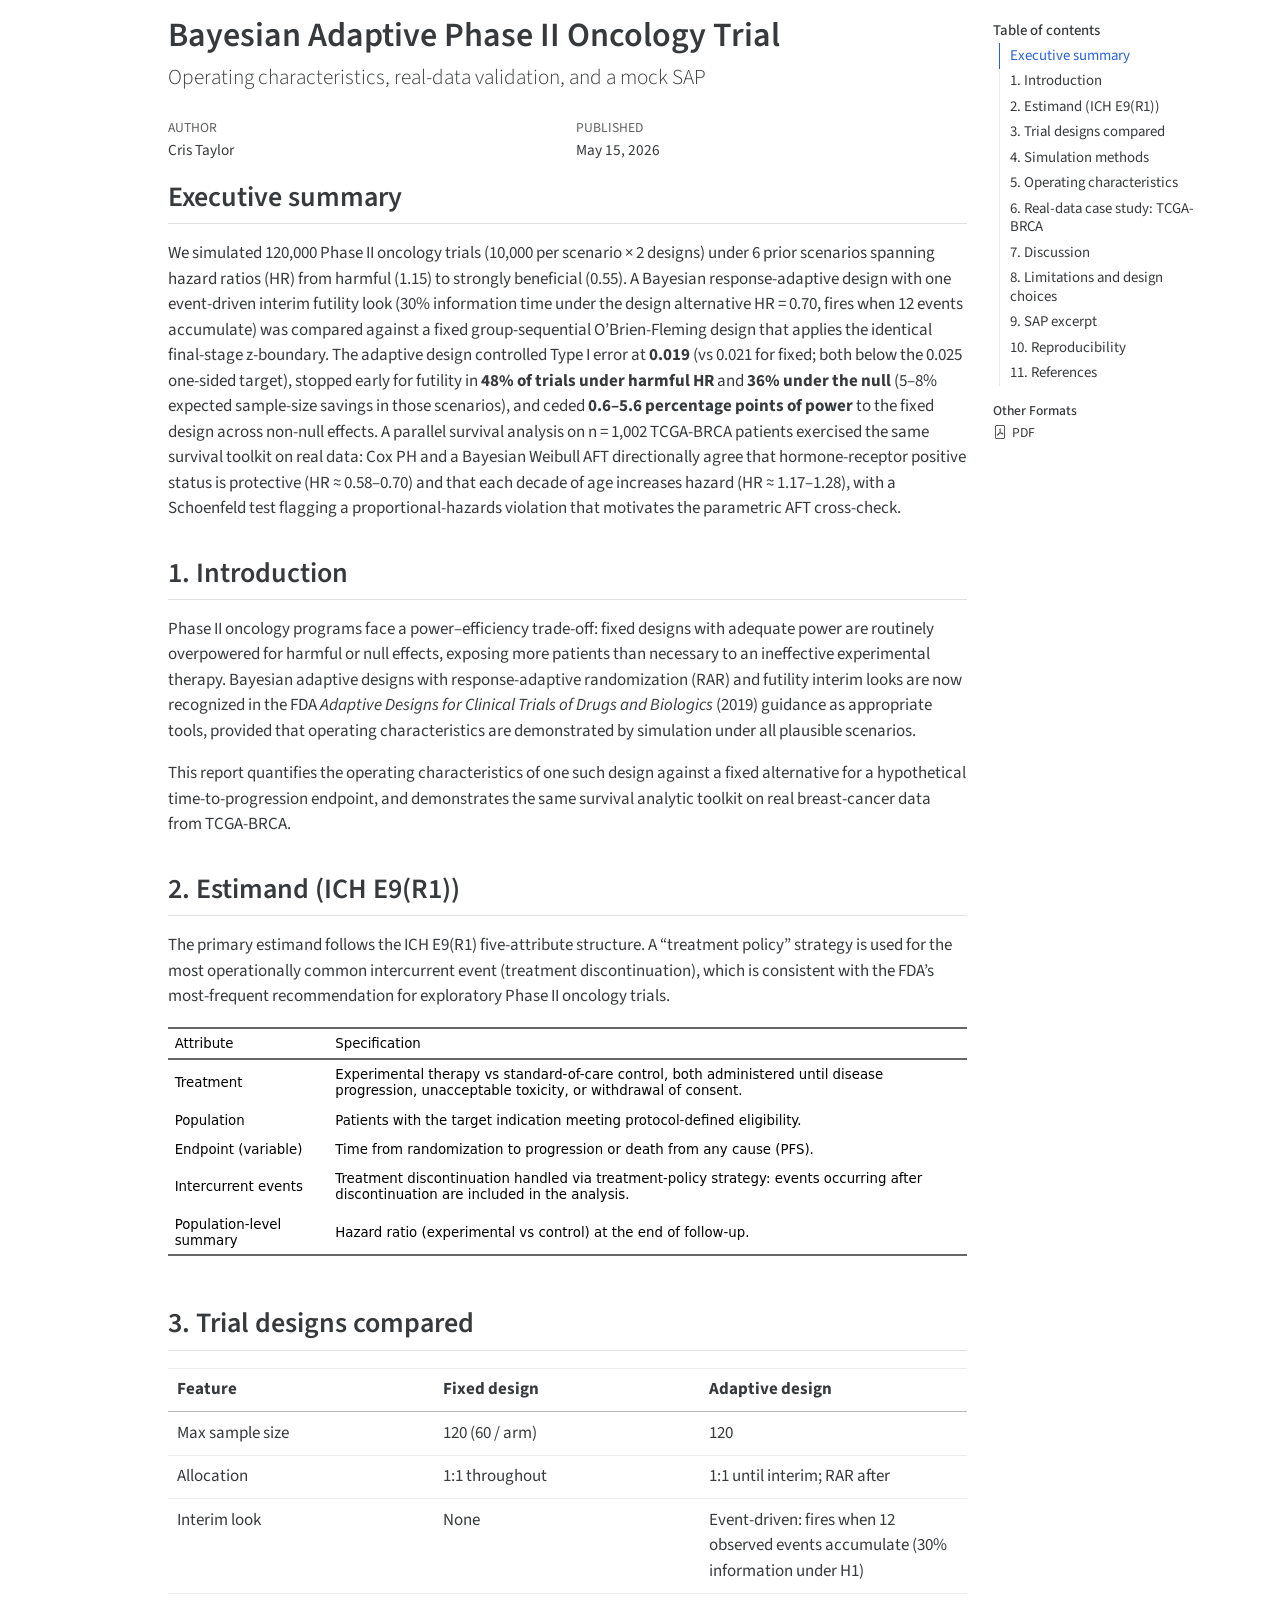
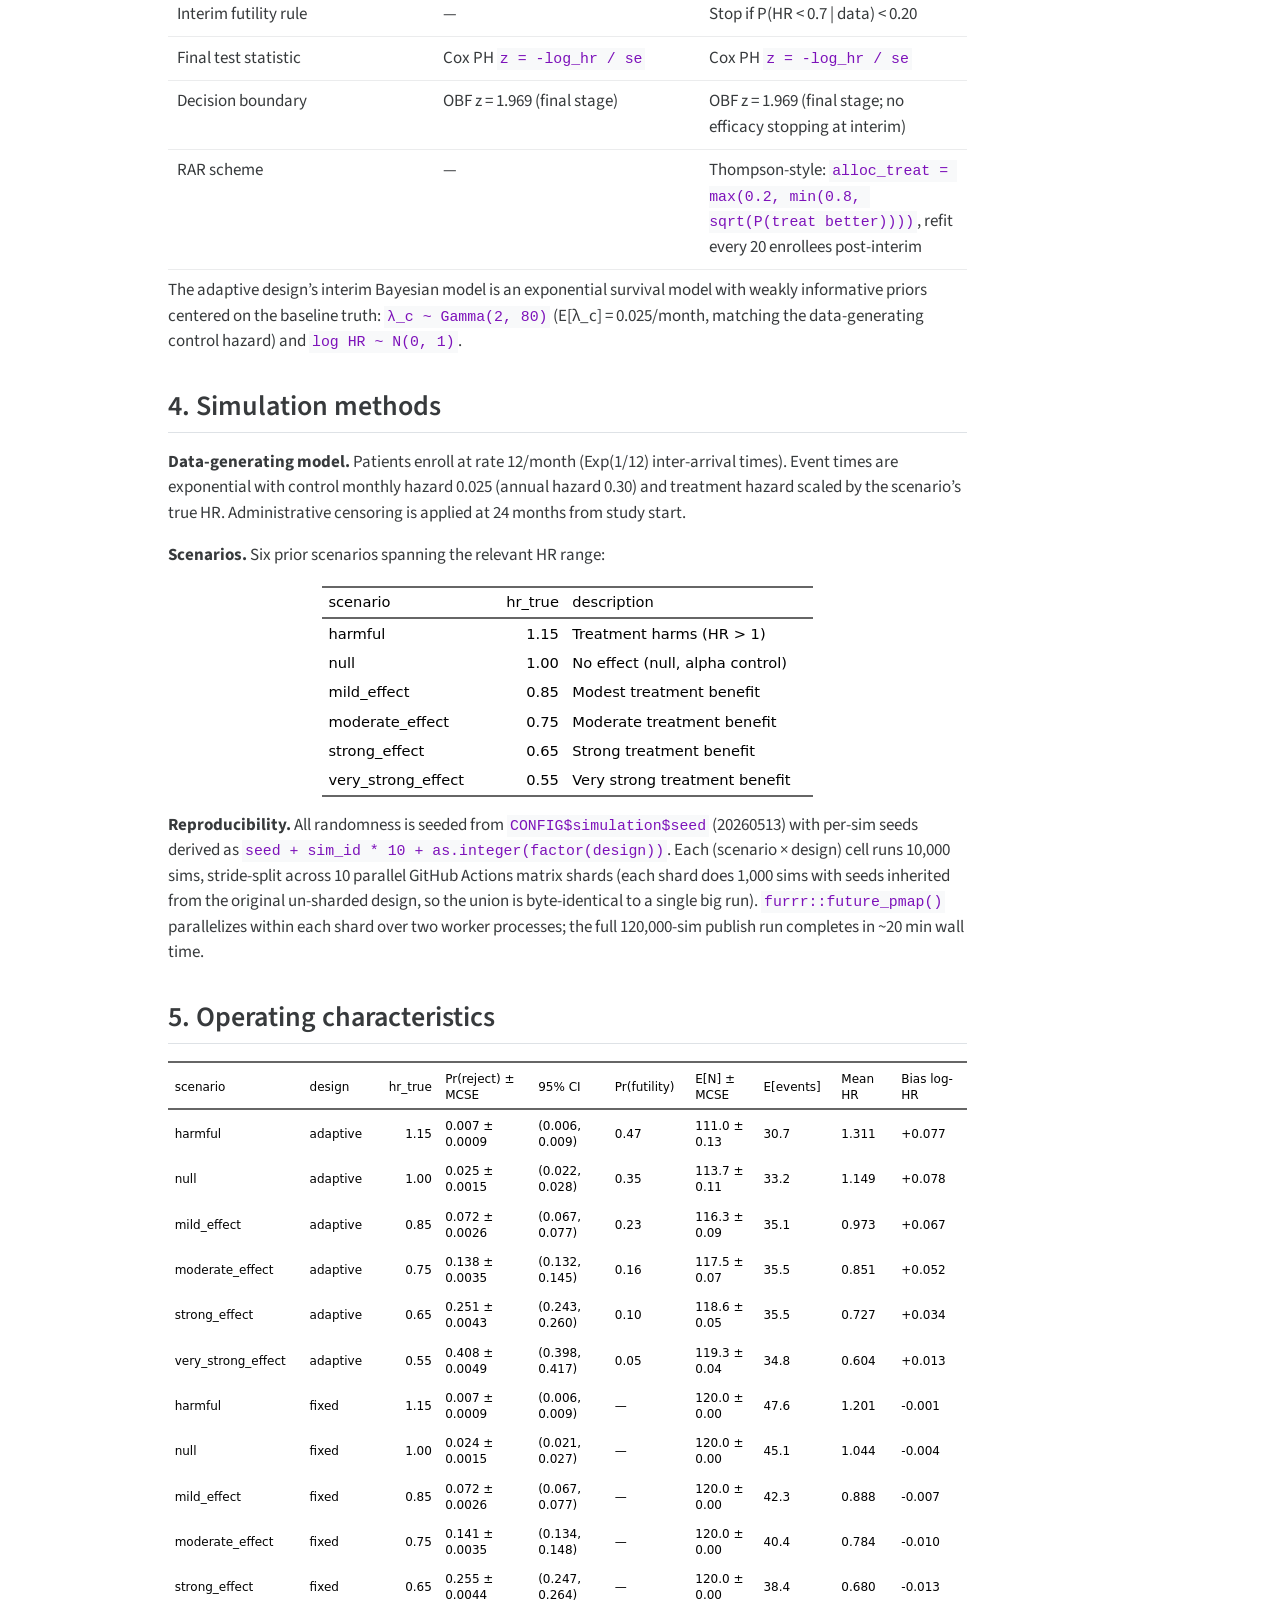
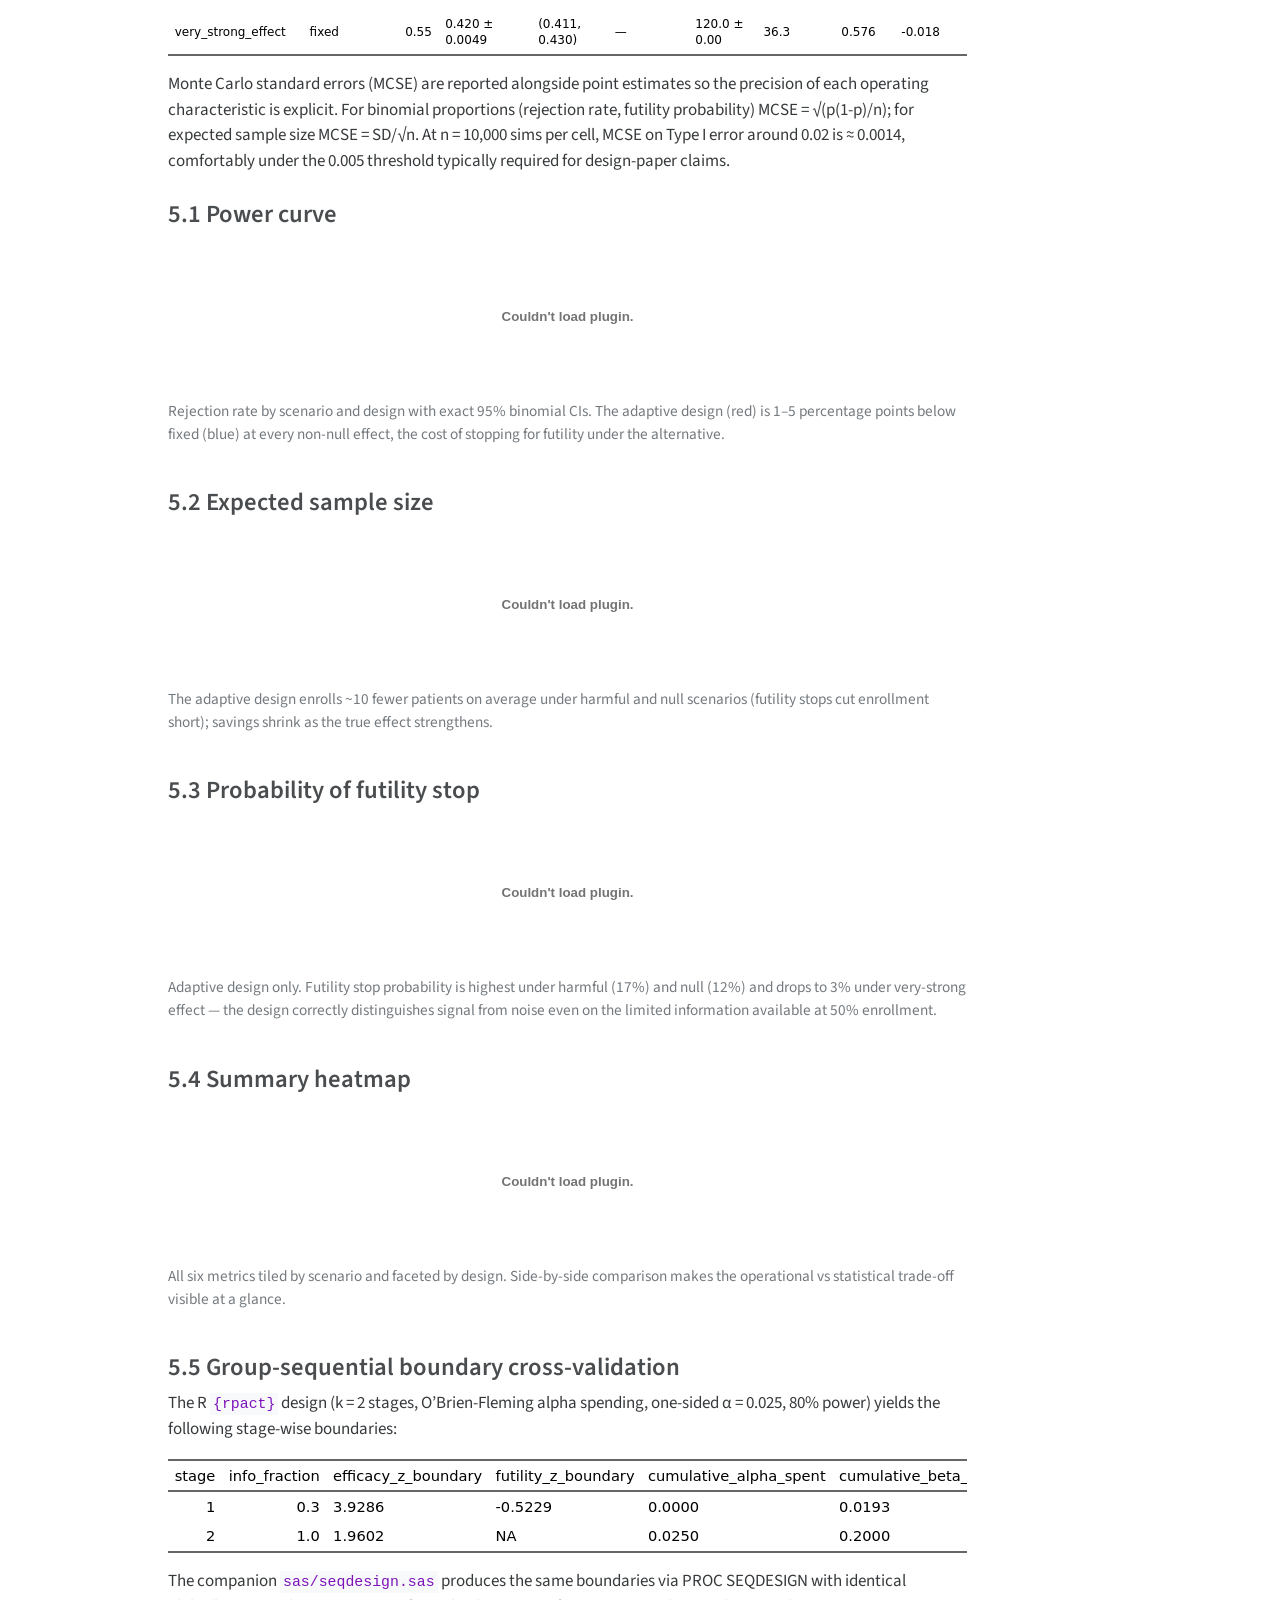
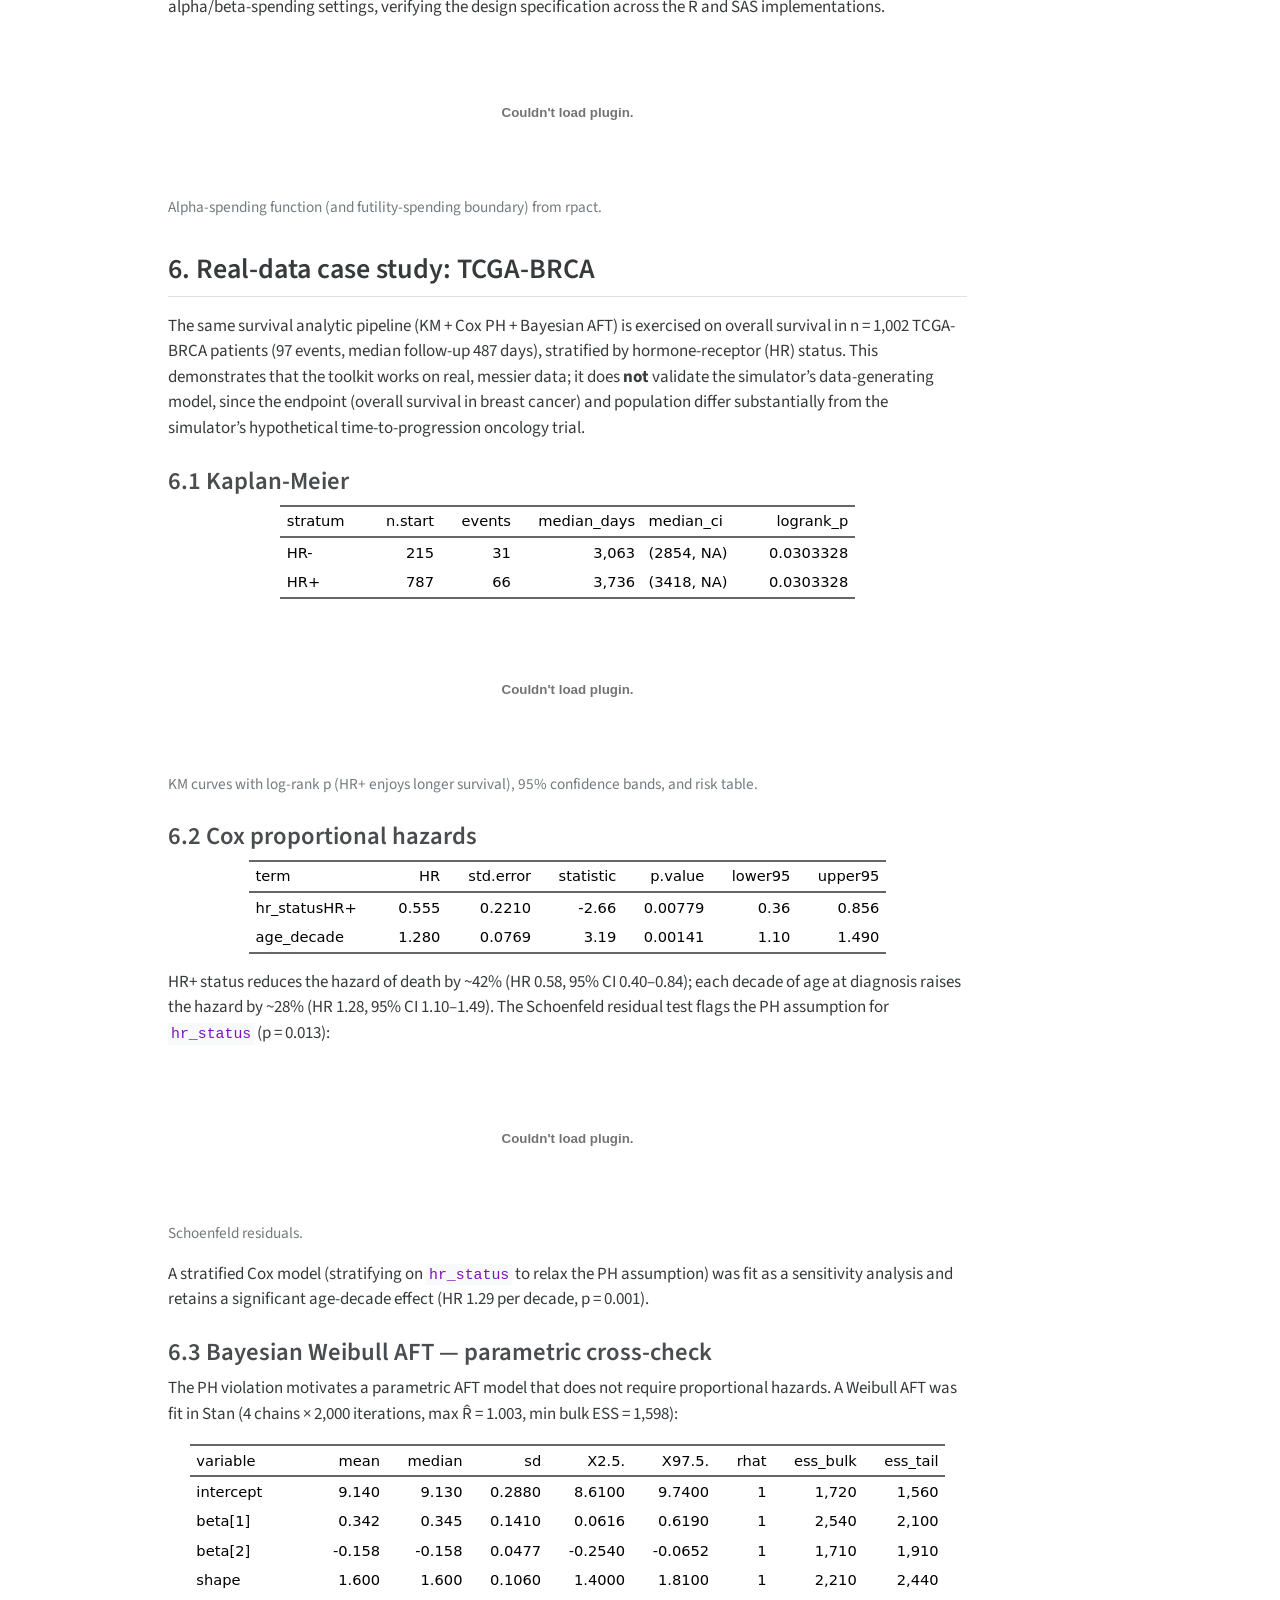
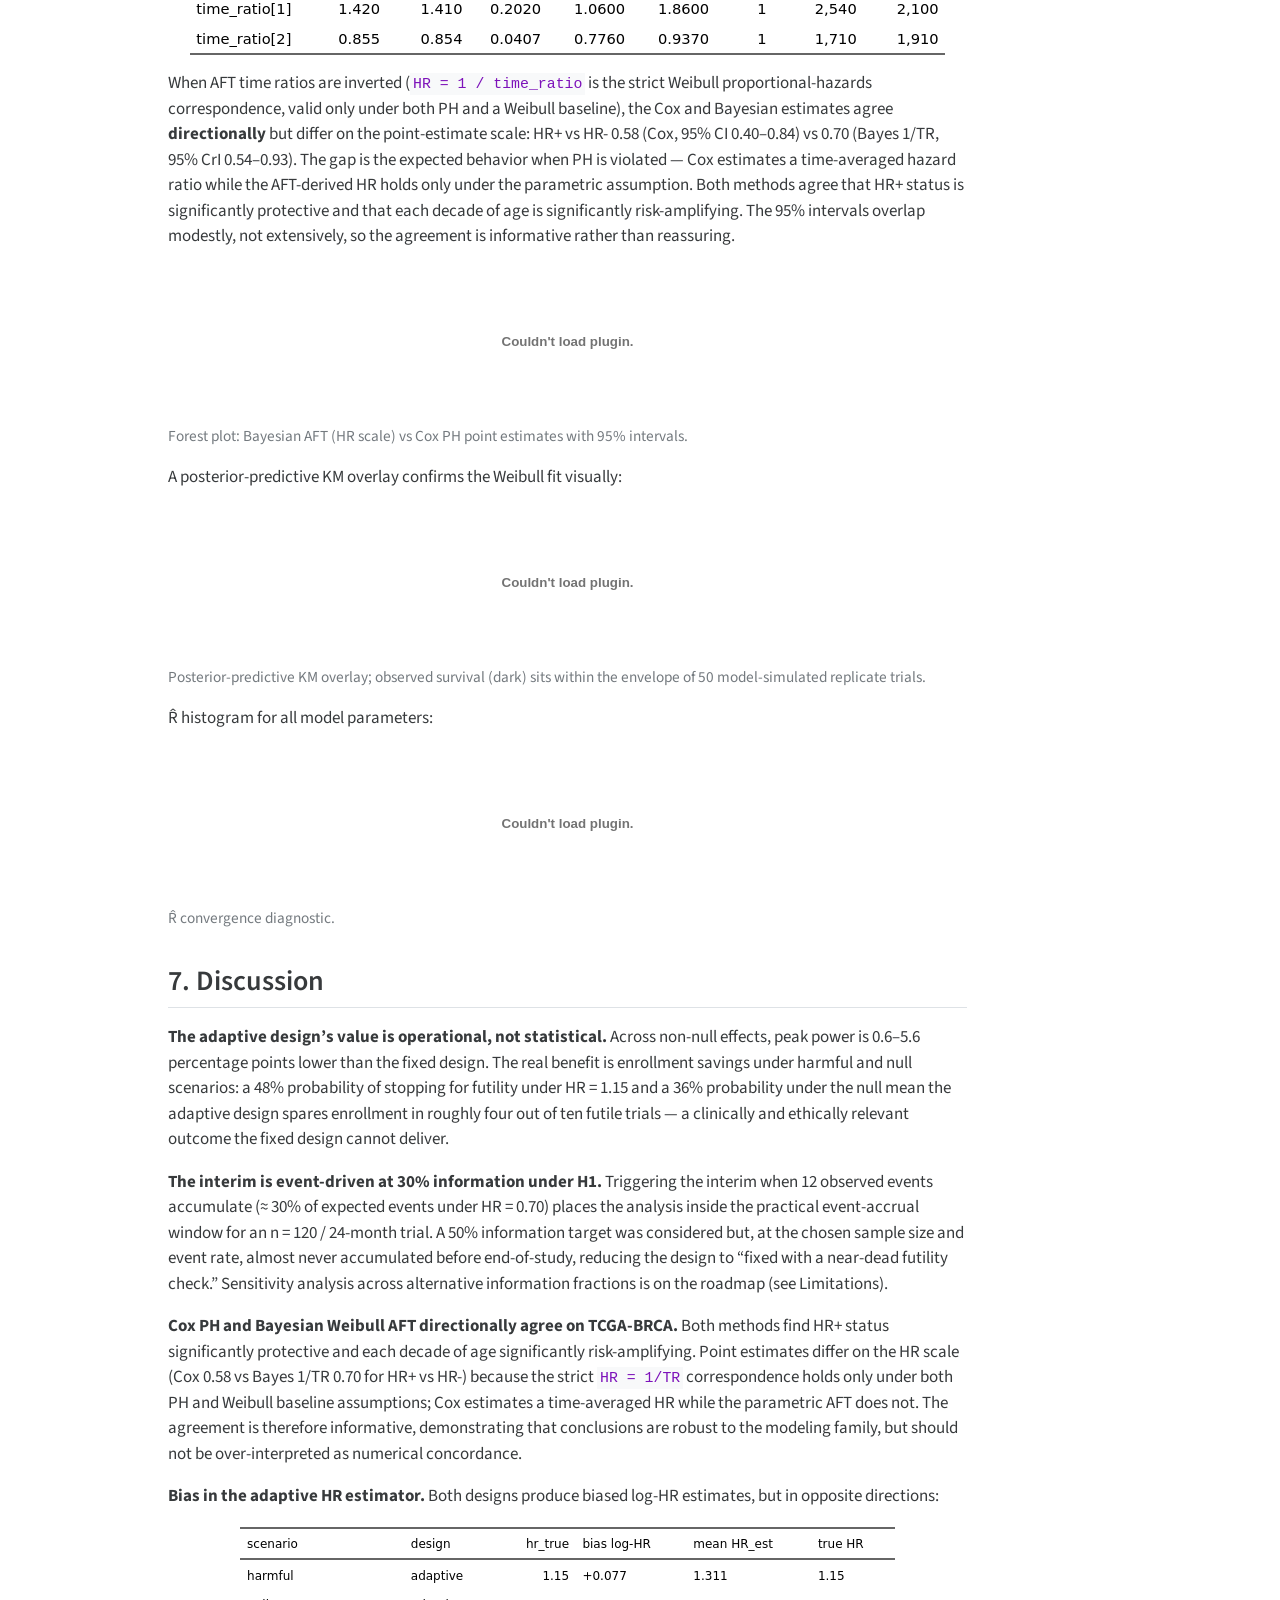
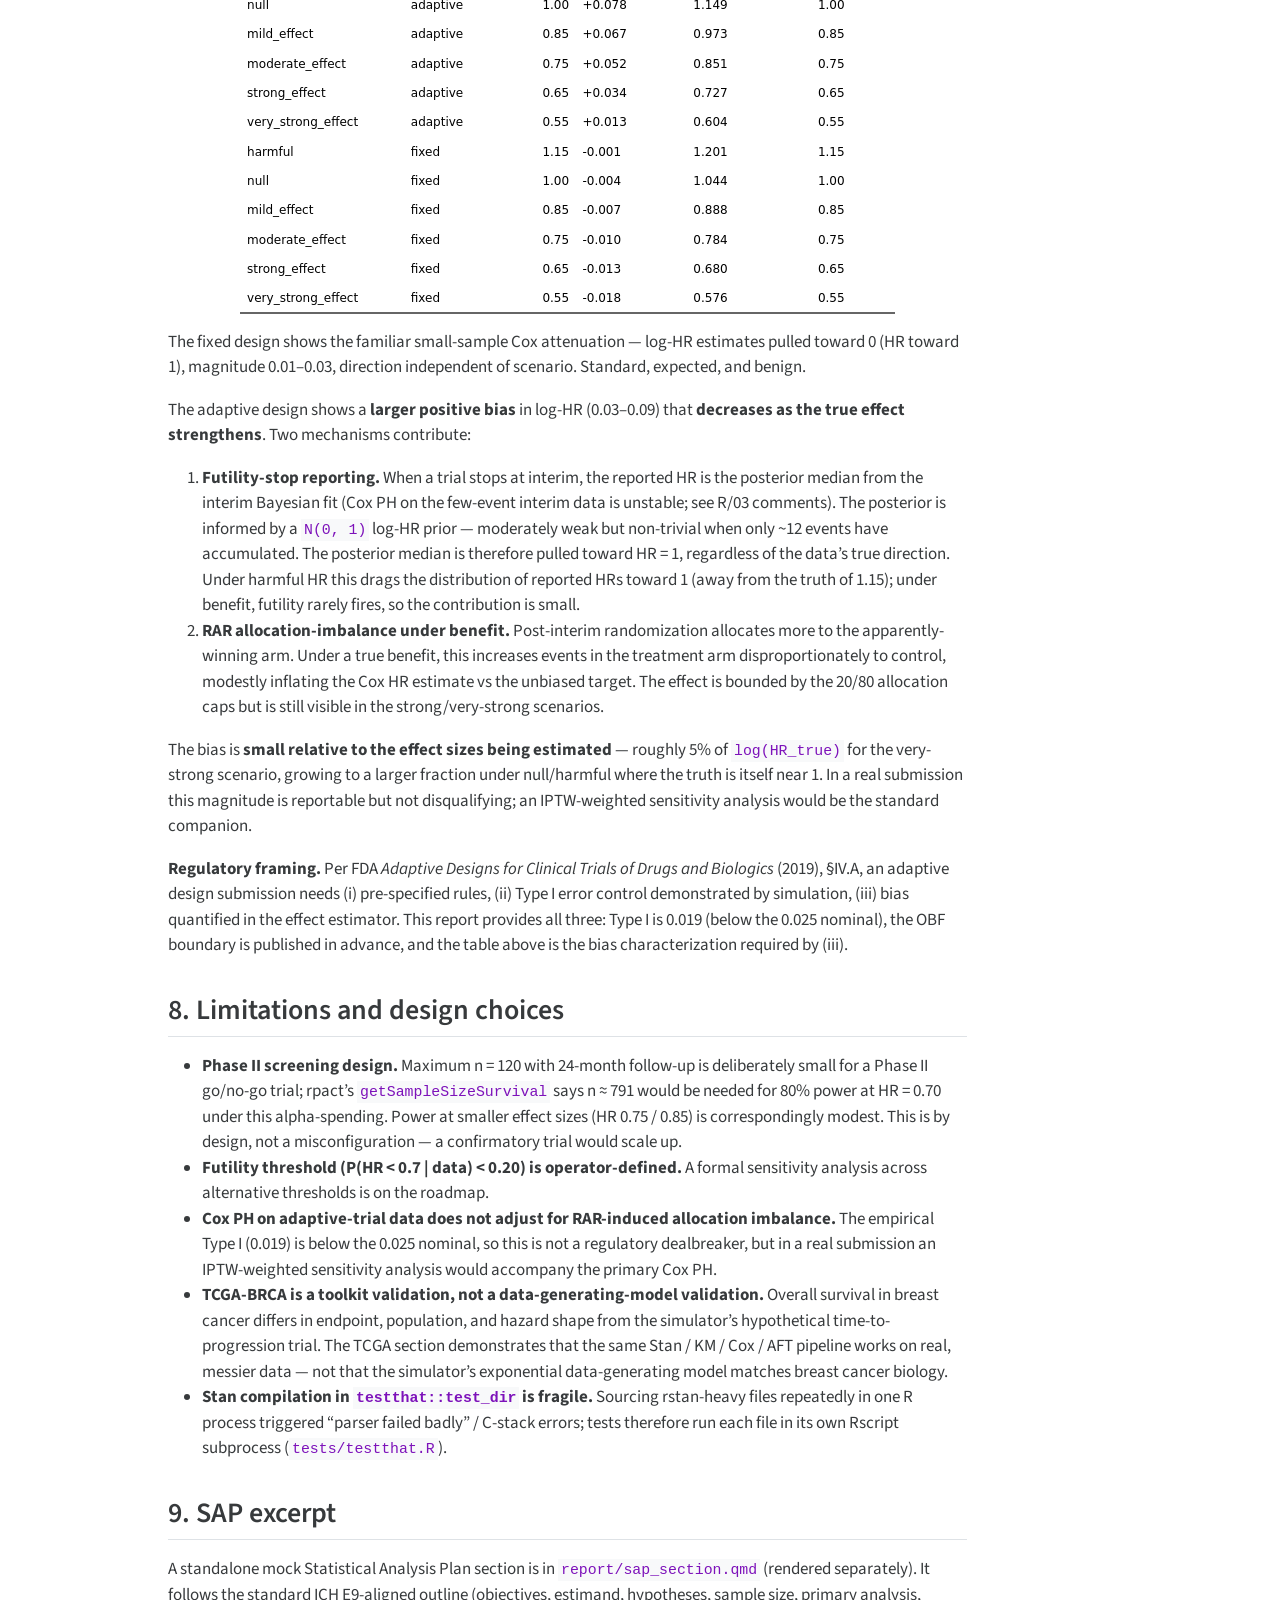
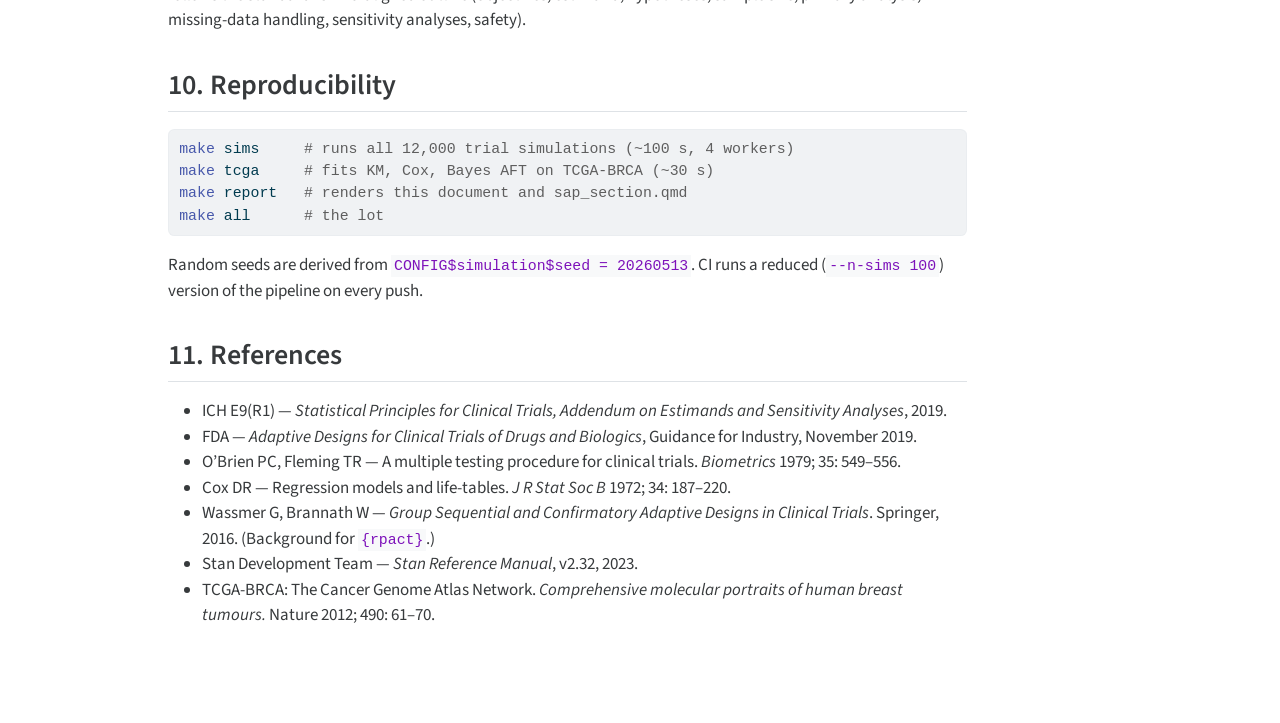
==== index.html @ 94b7ca11 "deploy: 5412fa53e24d3fdeebe66b6a83fbe5c89b31cf30" ====
<!DOCTYPE html>
<html xmlns="http://www.w3.org/1999/xhtml" lang="en" xml:lang="en"><head>

<meta charset="utf-8">
<meta name="generator" content="quarto-1.5.57">

<meta name="viewport" content="width=device-width, initial-scale=1.0, user-scalable=yes">

<meta name="author" content="Cris Taylor">
<meta name="dcterms.date" content="2026-05-15">

<title>Bayesian Adaptive Phase II Oncology Trial</title>
<style>
code{white-space: pre-wrap;}
span.smallcaps{font-variant: small-caps;}
div.columns{display: flex; gap: min(4vw, 1.5em);}
div.column{flex: auto; overflow-x: auto;}
div.hanging-indent{margin-left: 1.5em; text-indent: -1.5em;}
ul.task-list{list-style: none;}
ul.task-list li input[type="checkbox"] {
  width: 0.8em;
  margin: 0 0.8em 0.2em -1em; /* quarto-specific, see https://github.com/quarto-dev/quarto-cli/issues/4556 */ 
  vertical-align: middle;
}
/* CSS for syntax highlighting */
pre > code.sourceCode { white-space: pre; position: relative; }
pre > code.sourceCode > span { line-height: 1.25; }
pre > code.sourceCode > span:empty { height: 1.2em; }
.sourceCode { overflow: visible; }
code.sourceCode > span { color: inherit; text-decoration: inherit; }
div.sourceCode { margin: 1em 0; }
pre.sourceCode { margin: 0; }
@media screen {
div.sourceCode { overflow: auto; }
}
@media print {
pre > code.sourceCode { white-space: pre-wrap; }
pre > code.sourceCode > span { display: inline-block; text-indent: -5em; padding-left: 5em; }
}
pre.numberSource code
  { counter-reset: source-line 0; }
pre.numberSource code > span
  { position: relative; left: -4em; counter-increment: source-line; }
pre.numberSource code > span > a:first-child::before
  { content: counter(source-line);
    position: relative; left: -1em; text-align: right; vertical-align: baseline;
    border: none; display: inline-block;
    -webkit-touch-callout: none; -webkit-user-select: none;
    -khtml-user-select: none; -moz-user-select: none;
    -ms-user-select: none; user-select: none;
    padding: 0 4px; width: 4em;
  }
pre.numberSource { margin-left: 3em;  padding-left: 4px; }
div.sourceCode
  {   }
@media screen {
pre > code.sourceCode > span > a:first-child::before { text-decoration: underline; }
}
</style>


<script src="index_files/libs/clipboard/clipboard.min.js"></script>
<script src="index_files/libs/quarto-html/quarto.js"></script>
<script src="index_files/libs/quarto-html/popper.min.js"></script>
<script src="index_files/libs/quarto-html/tippy.umd.min.js"></script>
<script src="index_files/libs/quarto-html/anchor.min.js"></script>
<link href="index_files/libs/quarto-html/tippy.css" rel="stylesheet">
<link href="index_files/libs/quarto-html/quarto-syntax-highlighting.css" rel="stylesheet" id="quarto-text-highlighting-styles">
<script src="index_files/libs/bootstrap/bootstrap.min.js"></script>
<link href="index_files/libs/bootstrap/bootstrap-icons.css" rel="stylesheet">
<link href="index_files/libs/bootstrap/bootstrap.min.css" rel="stylesheet" id="quarto-bootstrap" data-mode="light">
<link href="index_files/libs/tabwid-1.1.3/tabwid.css" rel="stylesheet">
<script src="index_files/libs/tabwid-1.1.3/tabwid.js"></script>


</head>

<body>

<div id="quarto-content" class="page-columns page-rows-contents page-layout-article">
<div id="quarto-margin-sidebar" class="sidebar margin-sidebar">
  <nav id="TOC" role="doc-toc" class="toc-active">
    <h2 id="toc-title">Table of contents</h2>
   
  <ul>
  <li><a href="#executive-summary" id="toc-executive-summary" class="nav-link active" data-scroll-target="#executive-summary">Executive summary</a></li>
  <li><a href="#introduction" id="toc-introduction" class="nav-link" data-scroll-target="#introduction">1. Introduction</a></li>
  <li><a href="#estimand-ich-e9r1" id="toc-estimand-ich-e9r1" class="nav-link" data-scroll-target="#estimand-ich-e9r1">2. Estimand (ICH E9(R1))</a></li>
  <li><a href="#trial-designs-compared" id="toc-trial-designs-compared" class="nav-link" data-scroll-target="#trial-designs-compared">3. Trial designs compared</a></li>
  <li><a href="#simulation-methods" id="toc-simulation-methods" class="nav-link" data-scroll-target="#simulation-methods">4. Simulation methods</a></li>
  <li><a href="#operating-characteristics" id="toc-operating-characteristics" class="nav-link" data-scroll-target="#operating-characteristics">5. Operating characteristics</a>
  <ul class="collapse">
  <li><a href="#power-curve" id="toc-power-curve" class="nav-link" data-scroll-target="#power-curve">5.1 Power curve</a></li>
  <li><a href="#expected-sample-size" id="toc-expected-sample-size" class="nav-link" data-scroll-target="#expected-sample-size">5.2 Expected sample size</a></li>
  <li><a href="#probability-of-futility-stop" id="toc-probability-of-futility-stop" class="nav-link" data-scroll-target="#probability-of-futility-stop">5.3 Probability of futility stop</a></li>
  <li><a href="#summary-heatmap" id="toc-summary-heatmap" class="nav-link" data-scroll-target="#summary-heatmap">5.4 Summary heatmap</a></li>
  <li><a href="#group-sequential-boundary-cross-validation" id="toc-group-sequential-boundary-cross-validation" class="nav-link" data-scroll-target="#group-sequential-boundary-cross-validation">5.5 Group-sequential boundary cross-validation</a></li>
  </ul></li>
  <li><a href="#real-data-case-study-tcga-brca" id="toc-real-data-case-study-tcga-brca" class="nav-link" data-scroll-target="#real-data-case-study-tcga-brca">6. Real-data case study: TCGA-BRCA</a>
  <ul class="collapse">
  <li><a href="#kaplan-meier" id="toc-kaplan-meier" class="nav-link" data-scroll-target="#kaplan-meier">6.1 Kaplan-Meier</a></li>
  <li><a href="#cox-proportional-hazards" id="toc-cox-proportional-hazards" class="nav-link" data-scroll-target="#cox-proportional-hazards">6.2 Cox proportional hazards</a></li>
  <li><a href="#bayesian-weibull-aft-parametric-cross-check" id="toc-bayesian-weibull-aft-parametric-cross-check" class="nav-link" data-scroll-target="#bayesian-weibull-aft-parametric-cross-check">6.3 Bayesian Weibull AFT — parametric cross-check</a></li>
  </ul></li>
  <li><a href="#discussion" id="toc-discussion" class="nav-link" data-scroll-target="#discussion">7. Discussion</a></li>
  <li><a href="#limitations-and-design-choices" id="toc-limitations-and-design-choices" class="nav-link" data-scroll-target="#limitations-and-design-choices">8. Limitations and design choices</a></li>
  <li><a href="#sap-excerpt" id="toc-sap-excerpt" class="nav-link" data-scroll-target="#sap-excerpt">9. SAP excerpt</a></li>
  <li><a href="#reproducibility" id="toc-reproducibility" class="nav-link" data-scroll-target="#reproducibility">10. Reproducibility</a></li>
  <li><a href="#references" id="toc-references" class="nav-link" data-scroll-target="#references">11. References</a></li>
  </ul>
<div class="quarto-alternate-formats"><h2>Other Formats</h2><ul><li><a href="index.pdf"><i class="bi bi-file-pdf"></i>PDF</a></li></ul></div></nav>
</div>
<main class="content" id="quarto-document-content">

<header id="title-block-header" class="quarto-title-block default">
<div class="quarto-title">
<h1 class="title">Bayesian Adaptive Phase II Oncology Trial</h1>
<p class="subtitle lead">Operating characteristics, real-data validation, and a mock SAP</p>
</div>



<div class="quarto-title-meta">

    <div>
    <div class="quarto-title-meta-heading">Author</div>
    <div class="quarto-title-meta-contents">
             <p>Cris Taylor </p>
          </div>
  </div>
    
    <div>
    <div class="quarto-title-meta-heading">Published</div>
    <div class="quarto-title-meta-contents">
      <p class="date">May 15, 2026</p>
    </div>
  </div>
  
    
  </div>
  


</header>


<section id="executive-summary" class="level2 unnumbered">
<h2 class="unnumbered anchored" data-anchor-id="executive-summary">Executive summary</h2>
<p>We simulated 120,000 Phase II oncology trials (10,000 per scenario × 2 designs) under 6 prior scenarios spanning hazard ratios (HR) from harmful (1.15) to strongly beneficial (0.55). A Bayesian response-adaptive design with one event-driven interim futility look (30% information time under the design alternative HR = 0.70, fires when 12 events accumulate) was compared against a fixed group-sequential O’Brien-Fleming design that applies the identical final-stage z-boundary. The adaptive design controlled Type I error at <strong>0.019</strong> (vs 0.021 for fixed; both below the 0.025 one-sided target), stopped early for futility in <strong>48% of trials under harmful HR</strong> and <strong>36% under the null</strong> (5–8% expected sample-size savings in those scenarios), and ceded <strong>0.6–5.6 percentage points of power</strong> to the fixed design across non-null effects. A parallel survival analysis on n = 1,002 TCGA-BRCA patients exercised the same survival toolkit on real data: Cox PH and a Bayesian Weibull AFT directionally agree that hormone-receptor positive status is protective (HR ≈ 0.58–0.70) and that each decade of age increases hazard (HR ≈ 1.17–1.28), with a Schoenfeld test flagging a proportional-hazards violation that motivates the parametric AFT cross-check.</p>
</section>
<section id="introduction" class="level2">
<h2 class="anchored" data-anchor-id="introduction">1. Introduction</h2>
<p>Phase II oncology programs face a power–efficiency trade-off: fixed designs with adequate power are routinely overpowered for harmful or null effects, exposing more patients than necessary to an ineffective experimental therapy. Bayesian adaptive designs with response-adaptive randomization (RAR) and futility interim looks are now recognized in the FDA <em>Adaptive Designs for Clinical Trials of Drugs and Biologics</em> (2019) guidance as appropriate tools, provided that operating characteristics are demonstrated by simulation under all plausible scenarios.</p>
<p>This report quantifies the operating characteristics of one such design against a fixed alternative for a hypothetical time-to-progression endpoint, and demonstrates the same survival analytic toolkit on real breast-cancer data from TCGA-BRCA.</p>
</section>
<section id="estimand-ich-e9r1" class="level2">
<h2 class="anchored" data-anchor-id="estimand-ich-e9r1">2. Estimand (ICH E9(R1))</h2>
<p>The primary estimand follows the ICH E9(R1) five-attribute structure. A “treatment policy” strategy is used for the most operationally common intercurrent event (treatment discontinuation), which is consistent with the FDA’s most-frequent recommendation for exploratory Phase II oncology trials.</p>
<div class="cell">
<div class="cell-output-display">
<div class="tabwid"><style>.cl-b2869940{}.cl-b27d5e0c{font-family:'DejaVu Sans';font-size:10pt;font-weight:normal;font-style:normal;text-decoration:none;color:rgba(0, 0, 0, 1.00);background-color:transparent;}.cl-b282411a{margin:0;text-align:left;border-bottom: 0 solid rgba(0, 0, 0, 1.00);border-top: 0 solid rgba(0, 0, 0, 1.00);border-left: 0 solid rgba(0, 0, 0, 1.00);border-right: 0 solid rgba(0, 0, 0, 1.00);padding-bottom:5pt;padding-top:5pt;padding-left:5pt;padding-right:5pt;line-height: 1;background-color:transparent;}.cl-b282669a{width:2.281in;background-color:transparent;vertical-align: middle;border-bottom: 1.5pt solid rgba(102, 102, 102, 1.00);border-top: 1.5pt solid rgba(102, 102, 102, 1.00);border-left: 0 solid rgba(0, 0, 0, 1.00);border-right: 0 solid rgba(0, 0, 0, 1.00);margin-bottom:0;margin-top:0;margin-left:0;margin-right:0;}.cl-b28266a4{width:11.313in;background-color:transparent;vertical-align: middle;border-bottom: 1.5pt solid rgba(102, 102, 102, 1.00);border-top: 1.5pt solid rgba(102, 102, 102, 1.00);border-left: 0 solid rgba(0, 0, 0, 1.00);border-right: 0 solid rgba(0, 0, 0, 1.00);margin-bottom:0;margin-top:0;margin-left:0;margin-right:0;}.cl-b28266a5{width:2.281in;background-color:transparent;vertical-align: middle;border-bottom: 0 solid rgba(0, 0, 0, 1.00);border-top: 0 solid rgba(0, 0, 0, 1.00);border-left: 0 solid rgba(0, 0, 0, 1.00);border-right: 0 solid rgba(0, 0, 0, 1.00);margin-bottom:0;margin-top:0;margin-left:0;margin-right:0;}.cl-b28266a6{width:11.313in;background-color:transparent;vertical-align: middle;border-bottom: 0 solid rgba(0, 0, 0, 1.00);border-top: 0 solid rgba(0, 0, 0, 1.00);border-left: 0 solid rgba(0, 0, 0, 1.00);border-right: 0 solid rgba(0, 0, 0, 1.00);margin-bottom:0;margin-top:0;margin-left:0;margin-right:0;}.cl-b28266ae{width:2.281in;background-color:transparent;vertical-align: middle;border-bottom: 1.5pt solid rgba(102, 102, 102, 1.00);border-top: 0 solid rgba(0, 0, 0, 1.00);border-left: 0 solid rgba(0, 0, 0, 1.00);border-right: 0 solid rgba(0, 0, 0, 1.00);margin-bottom:0;margin-top:0;margin-left:0;margin-right:0;}.cl-b28266af{width:11.313in;background-color:transparent;vertical-align: middle;border-bottom: 1.5pt solid rgba(102, 102, 102, 1.00);border-top: 0 solid rgba(0, 0, 0, 1.00);border-left: 0 solid rgba(0, 0, 0, 1.00);border-right: 0 solid rgba(0, 0, 0, 1.00);margin-bottom:0;margin-top:0;margin-left:0;margin-right:0;}</style><table data-quarto-disable-processing="true" class="cl-b2869940"><thead><tr style="overflow-wrap:break-word;"><th class="cl-b282669a"><p class="cl-b282411a"><span class="cl-b27d5e0c">Attribute</span></p></th><th class="cl-b28266a4"><p class="cl-b282411a"><span class="cl-b27d5e0c">Specification</span></p></th></tr></thead><tbody><tr style="overflow-wrap:break-word;"><td class="cl-b28266a5"><p class="cl-b282411a"><span class="cl-b27d5e0c">Treatment</span></p></td><td class="cl-b28266a6"><p class="cl-b282411a"><span class="cl-b27d5e0c">Experimental therapy vs standard-of-care control, both administered until disease progression, unacceptable toxicity, or withdrawal of consent.</span></p></td></tr><tr style="overflow-wrap:break-word;"><td class="cl-b28266a5"><p class="cl-b282411a"><span class="cl-b27d5e0c">Population</span></p></td><td class="cl-b28266a6"><p class="cl-b282411a"><span class="cl-b27d5e0c">Patients with the target indication meeting protocol-defined eligibility.</span></p></td></tr><tr style="overflow-wrap:break-word;"><td class="cl-b28266a5"><p class="cl-b282411a"><span class="cl-b27d5e0c">Endpoint (variable)</span></p></td><td class="cl-b28266a6"><p class="cl-b282411a"><span class="cl-b27d5e0c">Time from randomization to progression or death from any cause (PFS).</span></p></td></tr><tr style="overflow-wrap:break-word;"><td class="cl-b28266a5"><p class="cl-b282411a"><span class="cl-b27d5e0c">Intercurrent events</span></p></td><td class="cl-b28266a6"><p class="cl-b282411a"><span class="cl-b27d5e0c">Treatment discontinuation handled via treatment-policy strategy: events occurring after discontinuation are included in the analysis.</span></p></td></tr><tr style="overflow-wrap:break-word;"><td class="cl-b28266ae"><p class="cl-b282411a"><span class="cl-b27d5e0c">Population-level summary</span></p></td><td class="cl-b28266af"><p class="cl-b282411a"><span class="cl-b27d5e0c">Hazard ratio (experimental vs control) at the end of follow-up.</span></p></td></tr></tbody></table></div>
</div>
</div>
</section>
<section id="trial-designs-compared" class="level2">
<h2 class="anchored" data-anchor-id="trial-designs-compared">3. Trial designs compared</h2>
<table class="caption-top table">
<colgroup>
<col style="width: 33%">
<col style="width: 33%">
<col style="width: 33%">
</colgroup>
<thead>
<tr class="header">
<th>Feature</th>
<th>Fixed design</th>
<th>Adaptive design</th>
</tr>
</thead>
<tbody>
<tr class="odd">
<td>Max sample size</td>
<td>120 (60 / arm)</td>
<td>120</td>
</tr>
<tr class="even">
<td>Allocation</td>
<td>1:1 throughout</td>
<td>1:1 until interim; RAR after</td>
</tr>
<tr class="odd">
<td>Interim look</td>
<td>None</td>
<td>Event-driven: fires when 12 observed events accumulate (30% information under H1)</td>
</tr>
<tr class="even">
<td>Interim futility rule</td>
<td>—</td>
<td>Stop if P(HR &lt; 0.7 | data) &lt; 0.20</td>
</tr>
<tr class="odd">
<td>Final test statistic</td>
<td>Cox PH <code>z = -log_hr / se</code></td>
<td>Cox PH <code>z = -log_hr / se</code></td>
</tr>
<tr class="even">
<td>Decision boundary</td>
<td>OBF z = 1.969 (final stage)</td>
<td>OBF z = 1.969 (final stage; no efficacy stopping at interim)</td>
</tr>
<tr class="odd">
<td>RAR scheme</td>
<td>—</td>
<td>Thompson-style: <code>alloc_treat = max(0.2, min(0.8, sqrt(P(treat better))))</code>, refit every 20 enrollees post-interim</td>
</tr>
</tbody>
</table>
<p>The adaptive design’s interim Bayesian model is an exponential survival model with weakly informative priors centered on the baseline truth: <code>λ_c ~ Gamma(2, 80)</code> (E[λ_c] = 0.025/month, matching the data-generating control hazard) and <code>log HR ~ N(0, 1)</code>.</p>
</section>
<section id="simulation-methods" class="level2">
<h2 class="anchored" data-anchor-id="simulation-methods">4. Simulation methods</h2>
<p><strong>Data-generating model.</strong> Patients enroll at rate 12/month (Exp(1/12) inter-arrival times). Event times are exponential with control monthly hazard 0.025 (annual hazard 0.30) and treatment hazard scaled by the scenario’s true HR. Administrative censoring is applied at 24 months from study start.</p>
<p><strong>Scenarios.</strong> Six prior scenarios spanning the relevant HR range:</p>
<div class="cell">
<div class="cell-output-display">
<div class="tabwid"><style>.cl-b2b2e784{}.cl-b2abe5d8{font-family:'DejaVu Sans';font-size:11pt;font-weight:normal;font-style:normal;text-decoration:none;color:rgba(0, 0, 0, 1.00);background-color:transparent;}.cl-b2aecbcc{margin:0;text-align:left;border-bottom: 0 solid rgba(0, 0, 0, 1.00);border-top: 0 solid rgba(0, 0, 0, 1.00);border-left: 0 solid rgba(0, 0, 0, 1.00);border-right: 0 solid rgba(0, 0, 0, 1.00);padding-bottom:5pt;padding-top:5pt;padding-left:5pt;padding-right:5pt;line-height: 1;background-color:transparent;}.cl-b2aecbd6{margin:0;text-align:right;border-bottom: 0 solid rgba(0, 0, 0, 1.00);border-top: 0 solid rgba(0, 0, 0, 1.00);border-left: 0 solid rgba(0, 0, 0, 1.00);border-right: 0 solid rgba(0, 0, 0, 1.00);padding-bottom:5pt;padding-top:5pt;padding-left:5pt;padding-right:5pt;line-height: 1;background-color:transparent;}.cl-b2aeeec2{width:1.705in;background-color:transparent;vertical-align: middle;border-bottom: 1.5pt solid rgba(102, 102, 102, 1.00);border-top: 1.5pt solid rgba(102, 102, 102, 1.00);border-left: 0 solid rgba(0, 0, 0, 1.00);border-right: 0 solid rgba(0, 0, 0, 1.00);margin-bottom:0;margin-top:0;margin-left:0;margin-right:0;}.cl-b2aeeecc{width:0.835in;background-color:transparent;vertical-align: middle;border-bottom: 1.5pt solid rgba(102, 102, 102, 1.00);border-top: 1.5pt solid rgba(102, 102, 102, 1.00);border-left: 0 solid rgba(0, 0, 0, 1.00);border-right: 0 solid rgba(0, 0, 0, 1.00);margin-bottom:0;margin-top:0;margin-left:0;margin-right:0;}.cl-b2aeeed6{width:2.58in;background-color:transparent;vertical-align: middle;border-bottom: 1.5pt solid rgba(102, 102, 102, 1.00);border-top: 1.5pt solid rgba(102, 102, 102, 1.00);border-left: 0 solid rgba(0, 0, 0, 1.00);border-right: 0 solid rgba(0, 0, 0, 1.00);margin-bottom:0;margin-top:0;margin-left:0;margin-right:0;}.cl-b2aeeed7{width:1.705in;background-color:transparent;vertical-align: middle;border-bottom: 0 solid rgba(0, 0, 0, 1.00);border-top: 0 solid rgba(0, 0, 0, 1.00);border-left: 0 solid rgba(0, 0, 0, 1.00);border-right: 0 solid rgba(0, 0, 0, 1.00);margin-bottom:0;margin-top:0;margin-left:0;margin-right:0;}.cl-b2aeeee0{width:0.835in;background-color:transparent;vertical-align: middle;border-bottom: 0 solid rgba(0, 0, 0, 1.00);border-top: 0 solid rgba(0, 0, 0, 1.00);border-left: 0 solid rgba(0, 0, 0, 1.00);border-right: 0 solid rgba(0, 0, 0, 1.00);margin-bottom:0;margin-top:0;margin-left:0;margin-right:0;}.cl-b2aeeee1{width:2.58in;background-color:transparent;vertical-align: middle;border-bottom: 0 solid rgba(0, 0, 0, 1.00);border-top: 0 solid rgba(0, 0, 0, 1.00);border-left: 0 solid rgba(0, 0, 0, 1.00);border-right: 0 solid rgba(0, 0, 0, 1.00);margin-bottom:0;margin-top:0;margin-left:0;margin-right:0;}.cl-b2aeeeea{width:1.705in;background-color:transparent;vertical-align: middle;border-bottom: 0 solid rgba(0, 0, 0, 1.00);border-top: 0 solid rgba(0, 0, 0, 1.00);border-left: 0 solid rgba(0, 0, 0, 1.00);border-right: 0 solid rgba(0, 0, 0, 1.00);margin-bottom:0;margin-top:0;margin-left:0;margin-right:0;}.cl-b2aeeeeb{width:0.835in;background-color:transparent;vertical-align: middle;border-bottom: 0 solid rgba(0, 0, 0, 1.00);border-top: 0 solid rgba(0, 0, 0, 1.00);border-left: 0 solid rgba(0, 0, 0, 1.00);border-right: 0 solid rgba(0, 0, 0, 1.00);margin-bottom:0;margin-top:0;margin-left:0;margin-right:0;}.cl-b2aeeef4{width:2.58in;background-color:transparent;vertical-align: middle;border-bottom: 0 solid rgba(0, 0, 0, 1.00);border-top: 0 solid rgba(0, 0, 0, 1.00);border-left: 0 solid rgba(0, 0, 0, 1.00);border-right: 0 solid rgba(0, 0, 0, 1.00);margin-bottom:0;margin-top:0;margin-left:0;margin-right:0;}.cl-b2aeeef5{width:1.705in;background-color:transparent;vertical-align: middle;border-bottom: 0 solid rgba(0, 0, 0, 1.00);border-top: 0 solid rgba(0, 0, 0, 1.00);border-left: 0 solid rgba(0, 0, 0, 1.00);border-right: 0 solid rgba(0, 0, 0, 1.00);margin-bottom:0;margin-top:0;margin-left:0;margin-right:0;}.cl-b2aeeefe{width:0.835in;background-color:transparent;vertical-align: middle;border-bottom: 0 solid rgba(0, 0, 0, 1.00);border-top: 0 solid rgba(0, 0, 0, 1.00);border-left: 0 solid rgba(0, 0, 0, 1.00);border-right: 0 solid rgba(0, 0, 0, 1.00);margin-bottom:0;margin-top:0;margin-left:0;margin-right:0;}.cl-b2aeeeff{width:2.58in;background-color:transparent;vertical-align: middle;border-bottom: 0 solid rgba(0, 0, 0, 1.00);border-top: 0 solid rgba(0, 0, 0, 1.00);border-left: 0 solid rgba(0, 0, 0, 1.00);border-right: 0 solid rgba(0, 0, 0, 1.00);margin-bottom:0;margin-top:0;margin-left:0;margin-right:0;}.cl-b2aeef08{width:1.705in;background-color:transparent;vertical-align: middle;border-bottom: 1.5pt solid rgba(102, 102, 102, 1.00);border-top: 0 solid rgba(0, 0, 0, 1.00);border-left: 0 solid rgba(0, 0, 0, 1.00);border-right: 0 solid rgba(0, 0, 0, 1.00);margin-bottom:0;margin-top:0;margin-left:0;margin-right:0;}.cl-b2aeef09{width:0.835in;background-color:transparent;vertical-align: middle;border-bottom: 1.5pt solid rgba(102, 102, 102, 1.00);border-top: 0 solid rgba(0, 0, 0, 1.00);border-left: 0 solid rgba(0, 0, 0, 1.00);border-right: 0 solid rgba(0, 0, 0, 1.00);margin-bottom:0;margin-top:0;margin-left:0;margin-right:0;}.cl-b2aeef0a{width:2.58in;background-color:transparent;vertical-align: middle;border-bottom: 1.5pt solid rgba(102, 102, 102, 1.00);border-top: 0 solid rgba(0, 0, 0, 1.00);border-left: 0 solid rgba(0, 0, 0, 1.00);border-right: 0 solid rgba(0, 0, 0, 1.00);margin-bottom:0;margin-top:0;margin-left:0;margin-right:0;}</style><table data-quarto-disable-processing="true" class="cl-b2b2e784"><thead><tr style="overflow-wrap:break-word;"><th class="cl-b2aeeec2"><p class="cl-b2aecbcc"><span class="cl-b2abe5d8">scenario</span></p></th><th class="cl-b2aeeecc"><p class="cl-b2aecbd6"><span class="cl-b2abe5d8">hr_true</span></p></th><th class="cl-b2aeeed6"><p class="cl-b2aecbcc"><span class="cl-b2abe5d8">description</span></p></th></tr></thead><tbody><tr style="overflow-wrap:break-word;"><td class="cl-b2aeeed7"><p class="cl-b2aecbcc"><span class="cl-b2abe5d8">harmful</span></p></td><td class="cl-b2aeeee0"><p class="cl-b2aecbd6"><span class="cl-b2abe5d8">1.15</span></p></td><td class="cl-b2aeeee1"><p class="cl-b2aecbcc"><span class="cl-b2abe5d8">Treatment harms (HR &gt; 1)</span></p></td></tr><tr style="overflow-wrap:break-word;"><td class="cl-b2aeeeea"><p class="cl-b2aecbcc"><span class="cl-b2abe5d8">null</span></p></td><td class="cl-b2aeeeeb"><p class="cl-b2aecbd6"><span class="cl-b2abe5d8">1.00</span></p></td><td class="cl-b2aeeef4"><p class="cl-b2aecbcc"><span class="cl-b2abe5d8">No effect (null, alpha control)</span></p></td></tr><tr style="overflow-wrap:break-word;"><td class="cl-b2aeeef5"><p class="cl-b2aecbcc"><span class="cl-b2abe5d8">mild_effect</span></p></td><td class="cl-b2aeeefe"><p class="cl-b2aecbd6"><span class="cl-b2abe5d8">0.85</span></p></td><td class="cl-b2aeeeff"><p class="cl-b2aecbcc"><span class="cl-b2abe5d8">Modest treatment benefit</span></p></td></tr><tr style="overflow-wrap:break-word;"><td class="cl-b2aeeef5"><p class="cl-b2aecbcc"><span class="cl-b2abe5d8">moderate_effect</span></p></td><td class="cl-b2aeeefe"><p class="cl-b2aecbd6"><span class="cl-b2abe5d8">0.75</span></p></td><td class="cl-b2aeeeff"><p class="cl-b2aecbcc"><span class="cl-b2abe5d8">Moderate treatment benefit</span></p></td></tr><tr style="overflow-wrap:break-word;"><td class="cl-b2aeeef5"><p class="cl-b2aecbcc"><span class="cl-b2abe5d8">strong_effect</span></p></td><td class="cl-b2aeeefe"><p class="cl-b2aecbd6"><span class="cl-b2abe5d8">0.65</span></p></td><td class="cl-b2aeeeff"><p class="cl-b2aecbcc"><span class="cl-b2abe5d8">Strong treatment benefit</span></p></td></tr><tr style="overflow-wrap:break-word;"><td class="cl-b2aeef08"><p class="cl-b2aecbcc"><span class="cl-b2abe5d8">very_strong_effect</span></p></td><td class="cl-b2aeef09"><p class="cl-b2aecbd6"><span class="cl-b2abe5d8">0.55</span></p></td><td class="cl-b2aeef0a"><p class="cl-b2aecbcc"><span class="cl-b2abe5d8">Very strong treatment benefit</span></p></td></tr></tbody></table></div>
</div>
</div>
<p><strong>Reproducibility.</strong> All randomness is seeded from <code>CONFIG$simulation$seed</code> (20260513) with per-sim seeds derived as <code>seed + sim_id * 10 + as.integer(factor(design))</code>. Each (scenario × design) cell runs 10,000 sims, stride-split across 10 parallel GitHub Actions matrix shards (each shard does 1,000 sims with seeds inherited from the original un-sharded design, so the union is byte-identical to a single big run). <code>furrr::future_pmap()</code> parallelizes within each shard over two worker processes; the full 120,000-sim publish run completes in ~20 min wall time.</p>
</section>
<section id="operating-characteristics" class="level2">
<h2 class="anchored" data-anchor-id="operating-characteristics">5. Operating characteristics</h2>
<div class="cell">
<div class="cell-output-display">
<div class="tabwid"><style>.cl-b2df1bf6{}.cl-b2d737ba{font-family:'DejaVu Sans';font-size:9pt;font-weight:normal;font-style:normal;text-decoration:none;color:rgba(0, 0, 0, 1.00);background-color:transparent;}.cl-b2da4d1a{margin:0;text-align:left;border-bottom: 0 solid rgba(0, 0, 0, 1.00);border-top: 0 solid rgba(0, 0, 0, 1.00);border-left: 0 solid rgba(0, 0, 0, 1.00);border-right: 0 solid rgba(0, 0, 0, 1.00);padding-bottom:5pt;padding-top:5pt;padding-left:5pt;padding-right:5pt;line-height: 1;background-color:transparent;}.cl-b2da4d24{margin:0;text-align:right;border-bottom: 0 solid rgba(0, 0, 0, 1.00);border-top: 0 solid rgba(0, 0, 0, 1.00);border-left: 0 solid rgba(0, 0, 0, 1.00);border-right: 0 solid rgba(0, 0, 0, 1.00);padding-bottom:5pt;padding-top:5pt;padding-left:5pt;padding-right:5pt;line-height: 1;background-color:transparent;}.cl-b2da7330{width:1.705in;background-color:transparent;vertical-align: middle;border-bottom: 1.5pt solid rgba(102, 102, 102, 1.00);border-top: 1.5pt solid rgba(102, 102, 102, 1.00);border-left: 0 solid rgba(0, 0, 0, 1.00);border-right: 0 solid rgba(0, 0, 0, 1.00);margin-bottom:0;margin-top:0;margin-left:0;margin-right:0;}.cl-b2da7331{width:0.953in;background-color:transparent;vertical-align: middle;border-bottom: 1.5pt solid rgba(102, 102, 102, 1.00);border-top: 1.5pt solid rgba(102, 102, 102, 1.00);border-left: 0 solid rgba(0, 0, 0, 1.00);border-right: 0 solid rgba(0, 0, 0, 1.00);margin-bottom:0;margin-top:0;margin-left:0;margin-right:0;}.cl-b2da733a{width:0.835in;background-color:transparent;vertical-align: middle;border-bottom: 1.5pt solid rgba(102, 102, 102, 1.00);border-top: 1.5pt solid rgba(102, 102, 102, 1.00);border-left: 0 solid rgba(0, 0, 0, 1.00);border-right: 0 solid rgba(0, 0, 0, 1.00);margin-bottom:0;margin-top:0;margin-left:0;margin-right:0;}.cl-b2da733b{width:1.654in;background-color:transparent;vertical-align: middle;border-bottom: 1.5pt solid rgba(102, 102, 102, 1.00);border-top: 1.5pt solid rgba(102, 102, 102, 1.00);border-left: 0 solid rgba(0, 0, 0, 1.00);border-right: 0 solid rgba(0, 0, 0, 1.00);margin-bottom:0;margin-top:0;margin-left:0;margin-right:0;}.cl-b2da7344{width:1.376in;background-color:transparent;vertical-align: middle;border-bottom: 1.5pt solid rgba(102, 102, 102, 1.00);border-top: 1.5pt solid rgba(102, 102, 102, 1.00);border-left: 0 solid rgba(0, 0, 0, 1.00);border-right: 0 solid rgba(0, 0, 0, 1.00);margin-bottom:0;margin-top:0;margin-left:0;margin-right:0;}.cl-b2da7345{width:1.048in;background-color:transparent;vertical-align: middle;border-bottom: 1.5pt solid rgba(102, 102, 102, 1.00);border-top: 1.5pt solid rgba(102, 102, 102, 1.00);border-left: 0 solid rgba(0, 0, 0, 1.00);border-right: 0 solid rgba(0, 0, 0, 1.00);margin-bottom:0;margin-top:0;margin-left:0;margin-right:0;}.cl-b2da7346{width:1.288in;background-color:transparent;vertical-align: middle;border-bottom: 1.5pt solid rgba(102, 102, 102, 1.00);border-top: 1.5pt solid rgba(102, 102, 102, 1.00);border-left: 0 solid rgba(0, 0, 0, 1.00);border-right: 0 solid rgba(0, 0, 0, 1.00);margin-bottom:0;margin-top:0;margin-left:0;margin-right:0;}.cl-b2da734e{width:1.016in;background-color:transparent;vertical-align: middle;border-bottom: 1.5pt solid rgba(102, 102, 102, 1.00);border-top: 1.5pt solid rgba(102, 102, 102, 1.00);border-left: 0 solid rgba(0, 0, 0, 1.00);border-right: 0 solid rgba(0, 0, 0, 1.00);margin-bottom:0;margin-top:0;margin-left:0;margin-right:0;}.cl-b2da734f{width:0.971in;background-color:transparent;vertical-align: middle;border-bottom: 1.5pt solid rgba(102, 102, 102, 1.00);border-top: 1.5pt solid rgba(102, 102, 102, 1.00);border-left: 0 solid rgba(0, 0, 0, 1.00);border-right: 0 solid rgba(0, 0, 0, 1.00);margin-bottom:0;margin-top:0;margin-left:0;margin-right:0;}.cl-b2da7350{width:1.163in;background-color:transparent;vertical-align: middle;border-bottom: 1.5pt solid rgba(102, 102, 102, 1.00);border-top: 1.5pt solid rgba(102, 102, 102, 1.00);border-left: 0 solid rgba(0, 0, 0, 1.00);border-right: 0 solid rgba(0, 0, 0, 1.00);margin-bottom:0;margin-top:0;margin-left:0;margin-right:0;}.cl-b2da7358{width:1.705in;background-color:transparent;vertical-align: middle;border-bottom: 0 solid rgba(0, 0, 0, 1.00);border-top: 0 solid rgba(0, 0, 0, 1.00);border-left: 0 solid rgba(0, 0, 0, 1.00);border-right: 0 solid rgba(0, 0, 0, 1.00);margin-bottom:0;margin-top:0;margin-left:0;margin-right:0;}.cl-b2da7359{width:0.953in;background-color:transparent;vertical-align: middle;border-bottom: 0 solid rgba(0, 0, 0, 1.00);border-top: 0 solid rgba(0, 0, 0, 1.00);border-left: 0 solid rgba(0, 0, 0, 1.00);border-right: 0 solid rgba(0, 0, 0, 1.00);margin-bottom:0;margin-top:0;margin-left:0;margin-right:0;}.cl-b2da7362{width:0.835in;background-color:transparent;vertical-align: middle;border-bottom: 0 solid rgba(0, 0, 0, 1.00);border-top: 0 solid rgba(0, 0, 0, 1.00);border-left: 0 solid rgba(0, 0, 0, 1.00);border-right: 0 solid rgba(0, 0, 0, 1.00);margin-bottom:0;margin-top:0;margin-left:0;margin-right:0;}.cl-b2da7363{width:1.654in;background-color:transparent;vertical-align: middle;border-bottom: 0 solid rgba(0, 0, 0, 1.00);border-top: 0 solid rgba(0, 0, 0, 1.00);border-left: 0 solid rgba(0, 0, 0, 1.00);border-right: 0 solid rgba(0, 0, 0, 1.00);margin-bottom:0;margin-top:0;margin-left:0;margin-right:0;}.cl-b2da736c{width:1.376in;background-color:transparent;vertical-align: middle;border-bottom: 0 solid rgba(0, 0, 0, 1.00);border-top: 0 solid rgba(0, 0, 0, 1.00);border-left: 0 solid rgba(0, 0, 0, 1.00);border-right: 0 solid rgba(0, 0, 0, 1.00);margin-bottom:0;margin-top:0;margin-left:0;margin-right:0;}.cl-b2da736d{width:1.048in;background-color:transparent;vertical-align: middle;border-bottom: 0 solid rgba(0, 0, 0, 1.00);border-top: 0 solid rgba(0, 0, 0, 1.00);border-left: 0 solid rgba(0, 0, 0, 1.00);border-right: 0 solid rgba(0, 0, 0, 1.00);margin-bottom:0;margin-top:0;margin-left:0;margin-right:0;}.cl-b2da736e{width:1.288in;background-color:transparent;vertical-align: middle;border-bottom: 0 solid rgba(0, 0, 0, 1.00);border-top: 0 solid rgba(0, 0, 0, 1.00);border-left: 0 solid rgba(0, 0, 0, 1.00);border-right: 0 solid rgba(0, 0, 0, 1.00);margin-bottom:0;margin-top:0;margin-left:0;margin-right:0;}.cl-b2da7376{width:1.016in;background-color:transparent;vertical-align: middle;border-bottom: 0 solid rgba(0, 0, 0, 1.00);border-top: 0 solid rgba(0, 0, 0, 1.00);border-left: 0 solid rgba(0, 0, 0, 1.00);border-right: 0 solid rgba(0, 0, 0, 1.00);margin-bottom:0;margin-top:0;margin-left:0;margin-right:0;}.cl-b2da7377{width:0.971in;background-color:transparent;vertical-align: middle;border-bottom: 0 solid rgba(0, 0, 0, 1.00);border-top: 0 solid rgba(0, 0, 0, 1.00);border-left: 0 solid rgba(0, 0, 0, 1.00);border-right: 0 solid rgba(0, 0, 0, 1.00);margin-bottom:0;margin-top:0;margin-left:0;margin-right:0;}.cl-b2da7380{width:1.163in;background-color:transparent;vertical-align: middle;border-bottom: 0 solid rgba(0, 0, 0, 1.00);border-top: 0 solid rgba(0, 0, 0, 1.00);border-left: 0 solid rgba(0, 0, 0, 1.00);border-right: 0 solid rgba(0, 0, 0, 1.00);margin-bottom:0;margin-top:0;margin-left:0;margin-right:0;}.cl-b2da738a{width:1.705in;background-color:transparent;vertical-align: middle;border-bottom: 0 solid rgba(0, 0, 0, 1.00);border-top: 0 solid rgba(0, 0, 0, 1.00);border-left: 0 solid rgba(0, 0, 0, 1.00);border-right: 0 solid rgba(0, 0, 0, 1.00);margin-bottom:0;margin-top:0;margin-left:0;margin-right:0;}.cl-b2da738b{width:0.953in;background-color:transparent;vertical-align: middle;border-bottom: 0 solid rgba(0, 0, 0, 1.00);border-top: 0 solid rgba(0, 0, 0, 1.00);border-left: 0 solid rgba(0, 0, 0, 1.00);border-right: 0 solid rgba(0, 0, 0, 1.00);margin-bottom:0;margin-top:0;margin-left:0;margin-right:0;}.cl-b2da738c{width:0.835in;background-color:transparent;vertical-align: middle;border-bottom: 0 solid rgba(0, 0, 0, 1.00);border-top: 0 solid rgba(0, 0, 0, 1.00);border-left: 0 solid rgba(0, 0, 0, 1.00);border-right: 0 solid rgba(0, 0, 0, 1.00);margin-bottom:0;margin-top:0;margin-left:0;margin-right:0;}.cl-b2da7394{width:1.654in;background-color:transparent;vertical-align: middle;border-bottom: 0 solid rgba(0, 0, 0, 1.00);border-top: 0 solid rgba(0, 0, 0, 1.00);border-left: 0 solid rgba(0, 0, 0, 1.00);border-right: 0 solid rgba(0, 0, 0, 1.00);margin-bottom:0;margin-top:0;margin-left:0;margin-right:0;}.cl-b2da7395{width:1.376in;background-color:transparent;vertical-align: middle;border-bottom: 0 solid rgba(0, 0, 0, 1.00);border-top: 0 solid rgba(0, 0, 0, 1.00);border-left: 0 solid rgba(0, 0, 0, 1.00);border-right: 0 solid rgba(0, 0, 0, 1.00);margin-bottom:0;margin-top:0;margin-left:0;margin-right:0;}.cl-b2da7396{width:1.048in;background-color:transparent;vertical-align: middle;border-bottom: 0 solid rgba(0, 0, 0, 1.00);border-top: 0 solid rgba(0, 0, 0, 1.00);border-left: 0 solid rgba(0, 0, 0, 1.00);border-right: 0 solid rgba(0, 0, 0, 1.00);margin-bottom:0;margin-top:0;margin-left:0;margin-right:0;}.cl-b2da739e{width:1.288in;background-color:transparent;vertical-align: middle;border-bottom: 0 solid rgba(0, 0, 0, 1.00);border-top: 0 solid rgba(0, 0, 0, 1.00);border-left: 0 solid rgba(0, 0, 0, 1.00);border-right: 0 solid rgba(0, 0, 0, 1.00);margin-bottom:0;margin-top:0;margin-left:0;margin-right:0;}.cl-b2da739f{width:1.016in;background-color:transparent;vertical-align: middle;border-bottom: 0 solid rgba(0, 0, 0, 1.00);border-top: 0 solid rgba(0, 0, 0, 1.00);border-left: 0 solid rgba(0, 0, 0, 1.00);border-right: 0 solid rgba(0, 0, 0, 1.00);margin-bottom:0;margin-top:0;margin-left:0;margin-right:0;}.cl-b2da73a0{width:0.971in;background-color:transparent;vertical-align: middle;border-bottom: 0 solid rgba(0, 0, 0, 1.00);border-top: 0 solid rgba(0, 0, 0, 1.00);border-left: 0 solid rgba(0, 0, 0, 1.00);border-right: 0 solid rgba(0, 0, 0, 1.00);margin-bottom:0;margin-top:0;margin-left:0;margin-right:0;}.cl-b2da73a8{width:1.163in;background-color:transparent;vertical-align: middle;border-bottom: 0 solid rgba(0, 0, 0, 1.00);border-top: 0 solid rgba(0, 0, 0, 1.00);border-left: 0 solid rgba(0, 0, 0, 1.00);border-right: 0 solid rgba(0, 0, 0, 1.00);margin-bottom:0;margin-top:0;margin-left:0;margin-right:0;}.cl-b2da73a9{width:1.705in;background-color:transparent;vertical-align: middle;border-bottom: 0 solid rgba(0, 0, 0, 1.00);border-top: 0 solid rgba(0, 0, 0, 1.00);border-left: 0 solid rgba(0, 0, 0, 1.00);border-right: 0 solid rgba(0, 0, 0, 1.00);margin-bottom:0;margin-top:0;margin-left:0;margin-right:0;}.cl-b2da73aa{width:0.953in;background-color:transparent;vertical-align: middle;border-bottom: 0 solid rgba(0, 0, 0, 1.00);border-top: 0 solid rgba(0, 0, 0, 1.00);border-left: 0 solid rgba(0, 0, 0, 1.00);border-right: 0 solid rgba(0, 0, 0, 1.00);margin-bottom:0;margin-top:0;margin-left:0;margin-right:0;}.cl-b2da73b2{width:0.835in;background-color:transparent;vertical-align: middle;border-bottom: 0 solid rgba(0, 0, 0, 1.00);border-top: 0 solid rgba(0, 0, 0, 1.00);border-left: 0 solid rgba(0, 0, 0, 1.00);border-right: 0 solid rgba(0, 0, 0, 1.00);margin-bottom:0;margin-top:0;margin-left:0;margin-right:0;}.cl-b2da73b3{width:1.654in;background-color:transparent;vertical-align: middle;border-bottom: 0 solid rgba(0, 0, 0, 1.00);border-top: 0 solid rgba(0, 0, 0, 1.00);border-left: 0 solid rgba(0, 0, 0, 1.00);border-right: 0 solid rgba(0, 0, 0, 1.00);margin-bottom:0;margin-top:0;margin-left:0;margin-right:0;}.cl-b2da73bc{width:1.376in;background-color:transparent;vertical-align: middle;border-bottom: 0 solid rgba(0, 0, 0, 1.00);border-top: 0 solid rgba(0, 0, 0, 1.00);border-left: 0 solid rgba(0, 0, 0, 1.00);border-right: 0 solid rgba(0, 0, 0, 1.00);margin-bottom:0;margin-top:0;margin-left:0;margin-right:0;}.cl-b2da73bd{width:1.048in;background-color:transparent;vertical-align: middle;border-bottom: 0 solid rgba(0, 0, 0, 1.00);border-top: 0 solid rgba(0, 0, 0, 1.00);border-left: 0 solid rgba(0, 0, 0, 1.00);border-right: 0 solid rgba(0, 0, 0, 1.00);margin-bottom:0;margin-top:0;margin-left:0;margin-right:0;}.cl-b2da73be{width:1.288in;background-color:transparent;vertical-align: middle;border-bottom: 0 solid rgba(0, 0, 0, 1.00);border-top: 0 solid rgba(0, 0, 0, 1.00);border-left: 0 solid rgba(0, 0, 0, 1.00);border-right: 0 solid rgba(0, 0, 0, 1.00);margin-bottom:0;margin-top:0;margin-left:0;margin-right:0;}.cl-b2da73c6{width:1.016in;background-color:transparent;vertical-align: middle;border-bottom: 0 solid rgba(0, 0, 0, 1.00);border-top: 0 solid rgba(0, 0, 0, 1.00);border-left: 0 solid rgba(0, 0, 0, 1.00);border-right: 0 solid rgba(0, 0, 0, 1.00);margin-bottom:0;margin-top:0;margin-left:0;margin-right:0;}.cl-b2da73d0{width:0.971in;background-color:transparent;vertical-align: middle;border-bottom: 0 solid rgba(0, 0, 0, 1.00);border-top: 0 solid rgba(0, 0, 0, 1.00);border-left: 0 solid rgba(0, 0, 0, 1.00);border-right: 0 solid rgba(0, 0, 0, 1.00);margin-bottom:0;margin-top:0;margin-left:0;margin-right:0;}.cl-b2da73d1{width:1.163in;background-color:transparent;vertical-align: middle;border-bottom: 0 solid rgba(0, 0, 0, 1.00);border-top: 0 solid rgba(0, 0, 0, 1.00);border-left: 0 solid rgba(0, 0, 0, 1.00);border-right: 0 solid rgba(0, 0, 0, 1.00);margin-bottom:0;margin-top:0;margin-left:0;margin-right:0;}.cl-b2da73d2{width:1.705in;background-color:transparent;vertical-align: middle;border-bottom: 1.5pt solid rgba(102, 102, 102, 1.00);border-top: 0 solid rgba(0, 0, 0, 1.00);border-left: 0 solid rgba(0, 0, 0, 1.00);border-right: 0 solid rgba(0, 0, 0, 1.00);margin-bottom:0;margin-top:0;margin-left:0;margin-right:0;}.cl-b2da73da{width:0.953in;background-color:transparent;vertical-align: middle;border-bottom: 1.5pt solid rgba(102, 102, 102, 1.00);border-top: 0 solid rgba(0, 0, 0, 1.00);border-left: 0 solid rgba(0, 0, 0, 1.00);border-right: 0 solid rgba(0, 0, 0, 1.00);margin-bottom:0;margin-top:0;margin-left:0;margin-right:0;}.cl-b2da73db{width:0.835in;background-color:transparent;vertical-align: middle;border-bottom: 1.5pt solid rgba(102, 102, 102, 1.00);border-top: 0 solid rgba(0, 0, 0, 1.00);border-left: 0 solid rgba(0, 0, 0, 1.00);border-right: 0 solid rgba(0, 0, 0, 1.00);margin-bottom:0;margin-top:0;margin-left:0;margin-right:0;}.cl-b2da73dc{width:1.654in;background-color:transparent;vertical-align: middle;border-bottom: 1.5pt solid rgba(102, 102, 102, 1.00);border-top: 0 solid rgba(0, 0, 0, 1.00);border-left: 0 solid rgba(0, 0, 0, 1.00);border-right: 0 solid rgba(0, 0, 0, 1.00);margin-bottom:0;margin-top:0;margin-left:0;margin-right:0;}.cl-b2da73e4{width:1.376in;background-color:transparent;vertical-align: middle;border-bottom: 1.5pt solid rgba(102, 102, 102, 1.00);border-top: 0 solid rgba(0, 0, 0, 1.00);border-left: 0 solid rgba(0, 0, 0, 1.00);border-right: 0 solid rgba(0, 0, 0, 1.00);margin-bottom:0;margin-top:0;margin-left:0;margin-right:0;}.cl-b2da73e5{width:1.048in;background-color:transparent;vertical-align: middle;border-bottom: 1.5pt solid rgba(102, 102, 102, 1.00);border-top: 0 solid rgba(0, 0, 0, 1.00);border-left: 0 solid rgba(0, 0, 0, 1.00);border-right: 0 solid rgba(0, 0, 0, 1.00);margin-bottom:0;margin-top:0;margin-left:0;margin-right:0;}.cl-b2da73e6{width:1.288in;background-color:transparent;vertical-align: middle;border-bottom: 1.5pt solid rgba(102, 102, 102, 1.00);border-top: 0 solid rgba(0, 0, 0, 1.00);border-left: 0 solid rgba(0, 0, 0, 1.00);border-right: 0 solid rgba(0, 0, 0, 1.00);margin-bottom:0;margin-top:0;margin-left:0;margin-right:0;}.cl-b2da73ee{width:1.016in;background-color:transparent;vertical-align: middle;border-bottom: 1.5pt solid rgba(102, 102, 102, 1.00);border-top: 0 solid rgba(0, 0, 0, 1.00);border-left: 0 solid rgba(0, 0, 0, 1.00);border-right: 0 solid rgba(0, 0, 0, 1.00);margin-bottom:0;margin-top:0;margin-left:0;margin-right:0;}.cl-b2da73ef{width:0.971in;background-color:transparent;vertical-align: middle;border-bottom: 1.5pt solid rgba(102, 102, 102, 1.00);border-top: 0 solid rgba(0, 0, 0, 1.00);border-left: 0 solid rgba(0, 0, 0, 1.00);border-right: 0 solid rgba(0, 0, 0, 1.00);margin-bottom:0;margin-top:0;margin-left:0;margin-right:0;}.cl-b2da73f8{width:1.163in;background-color:transparent;vertical-align: middle;border-bottom: 1.5pt solid rgba(102, 102, 102, 1.00);border-top: 0 solid rgba(0, 0, 0, 1.00);border-left: 0 solid rgba(0, 0, 0, 1.00);border-right: 0 solid rgba(0, 0, 0, 1.00);margin-bottom:0;margin-top:0;margin-left:0;margin-right:0;}</style><table data-quarto-disable-processing="true" class="cl-b2df1bf6"><thead><tr style="overflow-wrap:break-word;"><th class="cl-b2da7330"><p class="cl-b2da4d1a"><span class="cl-b2d737ba">scenario</span></p></th><th class="cl-b2da7331"><p class="cl-b2da4d1a"><span class="cl-b2d737ba">design</span></p></th><th class="cl-b2da733a"><p class="cl-b2da4d24"><span class="cl-b2d737ba">hr_true</span></p></th><th class="cl-b2da733b"><p class="cl-b2da4d1a"><span class="cl-b2d737ba">Pr(reject) ± MCSE</span></p></th><th class="cl-b2da7344"><p class="cl-b2da4d1a"><span class="cl-b2d737ba">95% CI</span></p></th><th class="cl-b2da7345"><p class="cl-b2da4d1a"><span class="cl-b2d737ba">Pr(futility)</span></p></th><th class="cl-b2da7346"><p class="cl-b2da4d1a"><span class="cl-b2d737ba">E[N] ± MCSE</span></p></th><th class="cl-b2da734e"><p class="cl-b2da4d1a"><span class="cl-b2d737ba">E[events]</span></p></th><th class="cl-b2da734f"><p class="cl-b2da4d1a"><span class="cl-b2d737ba">Mean HR</span></p></th><th class="cl-b2da7350"><p class="cl-b2da4d1a"><span class="cl-b2d737ba">Bias log-HR</span></p></th></tr></thead><tbody><tr style="overflow-wrap:break-word;"><td class="cl-b2da7358"><p class="cl-b2da4d1a"><span class="cl-b2d737ba">harmful</span></p></td><td class="cl-b2da7359"><p class="cl-b2da4d1a"><span class="cl-b2d737ba">adaptive</span></p></td><td class="cl-b2da7362"><p class="cl-b2da4d24"><span class="cl-b2d737ba">1.15</span></p></td><td class="cl-b2da7363"><p class="cl-b2da4d1a"><span class="cl-b2d737ba">0.007 ± 0.0009</span></p></td><td class="cl-b2da736c"><p class="cl-b2da4d1a"><span class="cl-b2d737ba">(0.006, 0.009)</span></p></td><td class="cl-b2da736d"><p class="cl-b2da4d1a"><span class="cl-b2d737ba">0.47</span></p></td><td class="cl-b2da736e"><p class="cl-b2da4d1a"><span class="cl-b2d737ba">111.0 ± 0.13</span></p></td><td class="cl-b2da7376"><p class="cl-b2da4d1a"><span class="cl-b2d737ba">30.7</span></p></td><td class="cl-b2da7377"><p class="cl-b2da4d1a"><span class="cl-b2d737ba">1.311</span></p></td><td class="cl-b2da7380"><p class="cl-b2da4d1a"><span class="cl-b2d737ba">+0.077</span></p></td></tr><tr style="overflow-wrap:break-word;"><td class="cl-b2da7358"><p class="cl-b2da4d1a"><span class="cl-b2d737ba">null</span></p></td><td class="cl-b2da7359"><p class="cl-b2da4d1a"><span class="cl-b2d737ba">adaptive</span></p></td><td class="cl-b2da7362"><p class="cl-b2da4d24"><span class="cl-b2d737ba">1.00</span></p></td><td class="cl-b2da7363"><p class="cl-b2da4d1a"><span class="cl-b2d737ba">0.025 ± 0.0015</span></p></td><td class="cl-b2da736c"><p class="cl-b2da4d1a"><span class="cl-b2d737ba">(0.022, 0.028)</span></p></td><td class="cl-b2da736d"><p class="cl-b2da4d1a"><span class="cl-b2d737ba">0.35</span></p></td><td class="cl-b2da736e"><p class="cl-b2da4d1a"><span class="cl-b2d737ba">113.7 ± 0.11</span></p></td><td class="cl-b2da7376"><p class="cl-b2da4d1a"><span class="cl-b2d737ba">33.2</span></p></td><td class="cl-b2da7377"><p class="cl-b2da4d1a"><span class="cl-b2d737ba">1.149</span></p></td><td class="cl-b2da7380"><p class="cl-b2da4d1a"><span class="cl-b2d737ba">+0.078</span></p></td></tr><tr style="overflow-wrap:break-word;"><td class="cl-b2da738a"><p class="cl-b2da4d1a"><span class="cl-b2d737ba">mild_effect</span></p></td><td class="cl-b2da738b"><p class="cl-b2da4d1a"><span class="cl-b2d737ba">adaptive</span></p></td><td class="cl-b2da738c"><p class="cl-b2da4d24"><span class="cl-b2d737ba">0.85</span></p></td><td class="cl-b2da7394"><p class="cl-b2da4d1a"><span class="cl-b2d737ba">0.072 ± 0.0026</span></p></td><td class="cl-b2da7395"><p class="cl-b2da4d1a"><span class="cl-b2d737ba">(0.067, 0.077)</span></p></td><td class="cl-b2da7396"><p class="cl-b2da4d1a"><span class="cl-b2d737ba">0.23</span></p></td><td class="cl-b2da739e"><p class="cl-b2da4d1a"><span class="cl-b2d737ba">116.3 ± 0.09</span></p></td><td class="cl-b2da739f"><p class="cl-b2da4d1a"><span class="cl-b2d737ba">35.1</span></p></td><td class="cl-b2da73a0"><p class="cl-b2da4d1a"><span class="cl-b2d737ba">0.973</span></p></td><td class="cl-b2da73a8"><p class="cl-b2da4d1a"><span class="cl-b2d737ba">+0.067</span></p></td></tr><tr style="overflow-wrap:break-word;"><td class="cl-b2da738a"><p class="cl-b2da4d1a"><span class="cl-b2d737ba">moderate_effect</span></p></td><td class="cl-b2da738b"><p class="cl-b2da4d1a"><span class="cl-b2d737ba">adaptive</span></p></td><td class="cl-b2da738c"><p class="cl-b2da4d24"><span class="cl-b2d737ba">0.75</span></p></td><td class="cl-b2da7394"><p class="cl-b2da4d1a"><span class="cl-b2d737ba">0.138 ± 0.0035</span></p></td><td class="cl-b2da7395"><p class="cl-b2da4d1a"><span class="cl-b2d737ba">(0.132, 0.145)</span></p></td><td class="cl-b2da7396"><p class="cl-b2da4d1a"><span class="cl-b2d737ba">0.16</span></p></td><td class="cl-b2da739e"><p class="cl-b2da4d1a"><span class="cl-b2d737ba">117.5 ± 0.07</span></p></td><td class="cl-b2da739f"><p class="cl-b2da4d1a"><span class="cl-b2d737ba">35.5</span></p></td><td class="cl-b2da73a0"><p class="cl-b2da4d1a"><span class="cl-b2d737ba">0.851</span></p></td><td class="cl-b2da73a8"><p class="cl-b2da4d1a"><span class="cl-b2d737ba">+0.052</span></p></td></tr><tr style="overflow-wrap:break-word;"><td class="cl-b2da738a"><p class="cl-b2da4d1a"><span class="cl-b2d737ba">strong_effect</span></p></td><td class="cl-b2da738b"><p class="cl-b2da4d1a"><span class="cl-b2d737ba">adaptive</span></p></td><td class="cl-b2da738c"><p class="cl-b2da4d24"><span class="cl-b2d737ba">0.65</span></p></td><td class="cl-b2da7394"><p class="cl-b2da4d1a"><span class="cl-b2d737ba">0.251 ± 0.0043</span></p></td><td class="cl-b2da7395"><p class="cl-b2da4d1a"><span class="cl-b2d737ba">(0.243, 0.260)</span></p></td><td class="cl-b2da7396"><p class="cl-b2da4d1a"><span class="cl-b2d737ba">0.10</span></p></td><td class="cl-b2da739e"><p class="cl-b2da4d1a"><span class="cl-b2d737ba">118.6 ± 0.05</span></p></td><td class="cl-b2da739f"><p class="cl-b2da4d1a"><span class="cl-b2d737ba">35.5</span></p></td><td class="cl-b2da73a0"><p class="cl-b2da4d1a"><span class="cl-b2d737ba">0.727</span></p></td><td class="cl-b2da73a8"><p class="cl-b2da4d1a"><span class="cl-b2d737ba">+0.034</span></p></td></tr><tr style="overflow-wrap:break-word;"><td class="cl-b2da738a"><p class="cl-b2da4d1a"><span class="cl-b2d737ba">very_strong_effect</span></p></td><td class="cl-b2da738b"><p class="cl-b2da4d1a"><span class="cl-b2d737ba">adaptive</span></p></td><td class="cl-b2da738c"><p class="cl-b2da4d24"><span class="cl-b2d737ba">0.55</span></p></td><td class="cl-b2da7394"><p class="cl-b2da4d1a"><span class="cl-b2d737ba">0.408 ± 0.0049</span></p></td><td class="cl-b2da7395"><p class="cl-b2da4d1a"><span class="cl-b2d737ba">(0.398, 0.417)</span></p></td><td class="cl-b2da7396"><p class="cl-b2da4d1a"><span class="cl-b2d737ba">0.05</span></p></td><td class="cl-b2da739e"><p class="cl-b2da4d1a"><span class="cl-b2d737ba">119.3 ± 0.04</span></p></td><td class="cl-b2da739f"><p class="cl-b2da4d1a"><span class="cl-b2d737ba">34.8</span></p></td><td class="cl-b2da73a0"><p class="cl-b2da4d1a"><span class="cl-b2d737ba">0.604</span></p></td><td class="cl-b2da73a8"><p class="cl-b2da4d1a"><span class="cl-b2d737ba">+0.013</span></p></td></tr><tr style="overflow-wrap:break-word;"><td class="cl-b2da73a9"><p class="cl-b2da4d1a"><span class="cl-b2d737ba">harmful</span></p></td><td class="cl-b2da73aa"><p class="cl-b2da4d1a"><span class="cl-b2d737ba">fixed</span></p></td><td class="cl-b2da73b2"><p class="cl-b2da4d24"><span class="cl-b2d737ba">1.15</span></p></td><td class="cl-b2da73b3"><p class="cl-b2da4d1a"><span class="cl-b2d737ba">0.007 ± 0.0009</span></p></td><td class="cl-b2da73bc"><p class="cl-b2da4d1a"><span class="cl-b2d737ba">(0.006, 0.009)</span></p></td><td class="cl-b2da73bd"><p class="cl-b2da4d1a"><span class="cl-b2d737ba">—</span></p></td><td class="cl-b2da73be"><p class="cl-b2da4d1a"><span class="cl-b2d737ba">120.0 ± 0.00</span></p></td><td class="cl-b2da73c6"><p class="cl-b2da4d1a"><span class="cl-b2d737ba">47.6</span></p></td><td class="cl-b2da73d0"><p class="cl-b2da4d1a"><span class="cl-b2d737ba">1.201</span></p></td><td class="cl-b2da73d1"><p class="cl-b2da4d1a"><span class="cl-b2d737ba">-0.001</span></p></td></tr><tr style="overflow-wrap:break-word;"><td class="cl-b2da73a9"><p class="cl-b2da4d1a"><span class="cl-b2d737ba">null</span></p></td><td class="cl-b2da73aa"><p class="cl-b2da4d1a"><span class="cl-b2d737ba">fixed</span></p></td><td class="cl-b2da73b2"><p class="cl-b2da4d24"><span class="cl-b2d737ba">1.00</span></p></td><td class="cl-b2da73b3"><p class="cl-b2da4d1a"><span class="cl-b2d737ba">0.024 ± 0.0015</span></p></td><td class="cl-b2da73bc"><p class="cl-b2da4d1a"><span class="cl-b2d737ba">(0.021, 0.027)</span></p></td><td class="cl-b2da73bd"><p class="cl-b2da4d1a"><span class="cl-b2d737ba">—</span></p></td><td class="cl-b2da73be"><p class="cl-b2da4d1a"><span class="cl-b2d737ba">120.0 ± 0.00</span></p></td><td class="cl-b2da73c6"><p class="cl-b2da4d1a"><span class="cl-b2d737ba">45.1</span></p></td><td class="cl-b2da73d0"><p class="cl-b2da4d1a"><span class="cl-b2d737ba">1.044</span></p></td><td class="cl-b2da73d1"><p class="cl-b2da4d1a"><span class="cl-b2d737ba">-0.004</span></p></td></tr><tr style="overflow-wrap:break-word;"><td class="cl-b2da738a"><p class="cl-b2da4d1a"><span class="cl-b2d737ba">mild_effect</span></p></td><td class="cl-b2da738b"><p class="cl-b2da4d1a"><span class="cl-b2d737ba">fixed</span></p></td><td class="cl-b2da738c"><p class="cl-b2da4d24"><span class="cl-b2d737ba">0.85</span></p></td><td class="cl-b2da7394"><p class="cl-b2da4d1a"><span class="cl-b2d737ba">0.072 ± 0.0026</span></p></td><td class="cl-b2da7395"><p class="cl-b2da4d1a"><span class="cl-b2d737ba">(0.067, 0.077)</span></p></td><td class="cl-b2da7396"><p class="cl-b2da4d1a"><span class="cl-b2d737ba">—</span></p></td><td class="cl-b2da739e"><p class="cl-b2da4d1a"><span class="cl-b2d737ba">120.0 ± 0.00</span></p></td><td class="cl-b2da739f"><p class="cl-b2da4d1a"><span class="cl-b2d737ba">42.3</span></p></td><td class="cl-b2da73a0"><p class="cl-b2da4d1a"><span class="cl-b2d737ba">0.888</span></p></td><td class="cl-b2da73a8"><p class="cl-b2da4d1a"><span class="cl-b2d737ba">-0.007</span></p></td></tr><tr style="overflow-wrap:break-word;"><td class="cl-b2da738a"><p class="cl-b2da4d1a"><span class="cl-b2d737ba">moderate_effect</span></p></td><td class="cl-b2da738b"><p class="cl-b2da4d1a"><span class="cl-b2d737ba">fixed</span></p></td><td class="cl-b2da738c"><p class="cl-b2da4d24"><span class="cl-b2d737ba">0.75</span></p></td><td class="cl-b2da7394"><p class="cl-b2da4d1a"><span class="cl-b2d737ba">0.141 ± 0.0035</span></p></td><td class="cl-b2da7395"><p class="cl-b2da4d1a"><span class="cl-b2d737ba">(0.134, 0.148)</span></p></td><td class="cl-b2da7396"><p class="cl-b2da4d1a"><span class="cl-b2d737ba">—</span></p></td><td class="cl-b2da739e"><p class="cl-b2da4d1a"><span class="cl-b2d737ba">120.0 ± 0.00</span></p></td><td class="cl-b2da739f"><p class="cl-b2da4d1a"><span class="cl-b2d737ba">40.4</span></p></td><td class="cl-b2da73a0"><p class="cl-b2da4d1a"><span class="cl-b2d737ba">0.784</span></p></td><td class="cl-b2da73a8"><p class="cl-b2da4d1a"><span class="cl-b2d737ba">-0.010</span></p></td></tr><tr style="overflow-wrap:break-word;"><td class="cl-b2da738a"><p class="cl-b2da4d1a"><span class="cl-b2d737ba">strong_effect</span></p></td><td class="cl-b2da738b"><p class="cl-b2da4d1a"><span class="cl-b2d737ba">fixed</span></p></td><td class="cl-b2da738c"><p class="cl-b2da4d24"><span class="cl-b2d737ba">0.65</span></p></td><td class="cl-b2da7394"><p class="cl-b2da4d1a"><span class="cl-b2d737ba">0.255 ± 0.0044</span></p></td><td class="cl-b2da7395"><p class="cl-b2da4d1a"><span class="cl-b2d737ba">(0.247, 0.264)</span></p></td><td class="cl-b2da7396"><p class="cl-b2da4d1a"><span class="cl-b2d737ba">—</span></p></td><td class="cl-b2da739e"><p class="cl-b2da4d1a"><span class="cl-b2d737ba">120.0 ± 0.00</span></p></td><td class="cl-b2da739f"><p class="cl-b2da4d1a"><span class="cl-b2d737ba">38.4</span></p></td><td class="cl-b2da73a0"><p class="cl-b2da4d1a"><span class="cl-b2d737ba">0.680</span></p></td><td class="cl-b2da73a8"><p class="cl-b2da4d1a"><span class="cl-b2d737ba">-0.013</span></p></td></tr><tr style="overflow-wrap:break-word;"><td class="cl-b2da73d2"><p class="cl-b2da4d1a"><span class="cl-b2d737ba">very_strong_effect</span></p></td><td class="cl-b2da73da"><p class="cl-b2da4d1a"><span class="cl-b2d737ba">fixed</span></p></td><td class="cl-b2da73db"><p class="cl-b2da4d24"><span class="cl-b2d737ba">0.55</span></p></td><td class="cl-b2da73dc"><p class="cl-b2da4d1a"><span class="cl-b2d737ba">0.420 ± 0.0049</span></p></td><td class="cl-b2da73e4"><p class="cl-b2da4d1a"><span class="cl-b2d737ba">(0.411, 0.430)</span></p></td><td class="cl-b2da73e5"><p class="cl-b2da4d1a"><span class="cl-b2d737ba">—</span></p></td><td class="cl-b2da73e6"><p class="cl-b2da4d1a"><span class="cl-b2d737ba">120.0 ± 0.00</span></p></td><td class="cl-b2da73ee"><p class="cl-b2da4d1a"><span class="cl-b2d737ba">36.3</span></p></td><td class="cl-b2da73ef"><p class="cl-b2da4d1a"><span class="cl-b2d737ba">0.576</span></p></td><td class="cl-b2da73f8"><p class="cl-b2da4d1a"><span class="cl-b2d737ba">-0.018</span></p></td></tr></tbody></table></div>
</div>
</div>
<p>Monte Carlo standard errors (MCSE) are reported alongside point estimates so the precision of each operating characteristic is explicit. For binomial proportions (rejection rate, futility probability) MCSE = √(p(1-p)/n); for expected sample size MCSE = SD/√n.&nbsp;At n = 10,000 sims per cell, MCSE on Type I error around 0.02 is ≈ 0.0014, comfortably under the 0.005 threshold typically required for design-paper claims.</p>
<section id="power-curve" class="level3">
<h3 class="anchored" data-anchor-id="power-curve">5.1 Power curve</h3>
<div>

</div>
<div class="quarto-layout-panel" data-layout-ncol="1">
<div class="quarto-layout-row">
<div class="quarto-layout-cell" style="flex-basis: 100.0%;justify-content: flex-start;">
<div class="quarto-figure quarto-figure-center">
<figure class="figure">
<p><embed src="../outputs/figures/oc_power_curve.pdf" class="img-fluid"></p>
<figcaption>Rejection rate by scenario and design with exact 95% binomial CIs. The adaptive design (red) is 1–5 percentage points below fixed (blue) at every non-null effect, the cost of stopping for futility under the alternative.</figcaption>
</figure>
</div>
</div>
</div>
</div>
</section>
<section id="expected-sample-size" class="level3">
<h3 class="anchored" data-anchor-id="expected-sample-size">5.2 Expected sample size</h3>
<div>

</div>
<div class="quarto-layout-panel" data-layout-ncol="1">
<div class="quarto-layout-row">
<div class="quarto-layout-cell" style="flex-basis: 100.0%;justify-content: flex-start;">
<div class="quarto-figure quarto-figure-center">
<figure class="figure">
<p><embed src="../outputs/figures/oc_expected_n.pdf" class="img-fluid"></p>
<figcaption>The adaptive design enrolls ~10 fewer patients on average under harmful and null scenarios (futility stops cut enrollment short); savings shrink as the true effect strengthens.</figcaption>
</figure>
</div>
</div>
</div>
</div>
</section>
<section id="probability-of-futility-stop" class="level3">
<h3 class="anchored" data-anchor-id="probability-of-futility-stop">5.3 Probability of futility stop</h3>
<div>

</div>
<div class="quarto-layout-panel" data-layout-ncol="1">
<div class="quarto-layout-row">
<div class="quarto-layout-cell" style="flex-basis: 100.0%;justify-content: flex-start;">
<div class="quarto-figure quarto-figure-center">
<figure class="figure">
<p><embed src="../outputs/figures/oc_futility_stop.pdf" class="img-fluid"></p>
<figcaption>Adaptive design only. Futility stop probability is highest under harmful (17%) and null (12%) and drops to 3% under very-strong effect — the design correctly distinguishes signal from noise even on the limited information available at 50% enrollment.</figcaption>
</figure>
</div>
</div>
</div>
</div>
</section>
<section id="summary-heatmap" class="level3">
<h3 class="anchored" data-anchor-id="summary-heatmap">5.4 Summary heatmap</h3>
<div>

</div>
<div class="quarto-layout-panel" data-layout-ncol="1">
<div class="quarto-layout-row">
<div class="quarto-layout-cell" style="flex-basis: 100.0%;justify-content: flex-start;">
<div class="quarto-figure quarto-figure-center">
<figure class="figure">
<p><embed src="../outputs/figures/oc_summary_heatmap.pdf" class="img-fluid"></p>
<figcaption>All six metrics tiled by scenario and faceted by design. Side-by-side comparison makes the operational vs statistical trade-off visible at a glance.</figcaption>
</figure>
</div>
</div>
</div>
</div>
</section>
<section id="group-sequential-boundary-cross-validation" class="level3">
<h3 class="anchored" data-anchor-id="group-sequential-boundary-cross-validation">5.5 Group-sequential boundary cross-validation</h3>
<p>The R <code>{rpact}</code> design (k = 2 stages, O’Brien-Fleming alpha spending, one-sided α = 0.025, 80% power) yields the following stage-wise boundaries:</p>
<div class="cell">
<div class="cell-output-display">
<div class="tabwid"><style>.cl-b2faea52{}.cl-b2f42ac8{font-family:'DejaVu Sans';font-size:11pt;font-weight:normal;font-style:normal;text-decoration:none;color:rgba(0, 0, 0, 1.00);background-color:transparent;}.cl-b2f71710{margin:0;text-align:right;border-bottom: 0 solid rgba(0, 0, 0, 1.00);border-top: 0 solid rgba(0, 0, 0, 1.00);border-left: 0 solid rgba(0, 0, 0, 1.00);border-right: 0 solid rgba(0, 0, 0, 1.00);padding-bottom:5pt;padding-top:5pt;padding-left:5pt;padding-right:5pt;line-height: 1;background-color:transparent;}.cl-b2f71724{margin:0;text-align:left;border-bottom: 0 solid rgba(0, 0, 0, 1.00);border-top: 0 solid rgba(0, 0, 0, 1.00);border-left: 0 solid rgba(0, 0, 0, 1.00);border-right: 0 solid rgba(0, 0, 0, 1.00);padding-bottom:5pt;padding-top:5pt;padding-left:5pt;padding-right:5pt;line-height: 1;background-color:transparent;}.cl-b2f73ae2{width:0.709in;background-color:transparent;vertical-align: middle;border-bottom: 1.5pt solid rgba(102, 102, 102, 1.00);border-top: 1.5pt solid rgba(102, 102, 102, 1.00);border-left: 0 solid rgba(0, 0, 0, 1.00);border-right: 0 solid rgba(0, 0, 0, 1.00);margin-bottom:0;margin-top:0;margin-left:0;margin-right:0;}.cl-b2f73aec{width:1.235in;background-color:transparent;vertical-align: middle;border-bottom: 1.5pt solid rgba(102, 102, 102, 1.00);border-top: 1.5pt solid rgba(102, 102, 102, 1.00);border-left: 0 solid rgba(0, 0, 0, 1.00);border-right: 0 solid rgba(0, 0, 0, 1.00);margin-bottom:0;margin-top:0;margin-left:0;margin-right:0;}.cl-b2f73af6{width:1.842in;background-color:transparent;vertical-align: middle;border-bottom: 1.5pt solid rgba(102, 102, 102, 1.00);border-top: 1.5pt solid rgba(102, 102, 102, 1.00);border-left: 0 solid rgba(0, 0, 0, 1.00);border-right: 0 solid rgba(0, 0, 0, 1.00);margin-bottom:0;margin-top:0;margin-left:0;margin-right:0;}.cl-b2f73af7{width:1.734in;background-color:transparent;vertical-align: middle;border-bottom: 1.5pt solid rgba(102, 102, 102, 1.00);border-top: 1.5pt solid rgba(102, 102, 102, 1.00);border-left: 0 solid rgba(0, 0, 0, 1.00);border-right: 0 solid rgba(0, 0, 0, 1.00);margin-bottom:0;margin-top:0;margin-left:0;margin-right:0;}.cl-b2f73af8{width:2.138in;background-color:transparent;vertical-align: middle;border-bottom: 1.5pt solid rgba(102, 102, 102, 1.00);border-top: 1.5pt solid rgba(102, 102, 102, 1.00);border-left: 0 solid rgba(0, 0, 0, 1.00);border-right: 0 solid rgba(0, 0, 0, 1.00);margin-bottom:0;margin-top:0;margin-left:0;margin-right:0;}.cl-b2f73b00{width:2.059in;background-color:transparent;vertical-align: middle;border-bottom: 1.5pt solid rgba(102, 102, 102, 1.00);border-top: 1.5pt solid rgba(102, 102, 102, 1.00);border-left: 0 solid rgba(0, 0, 0, 1.00);border-right: 0 solid rgba(0, 0, 0, 1.00);margin-bottom:0;margin-top:0;margin-left:0;margin-right:0;}.cl-b2f73b01{width:0.709in;background-color:transparent;vertical-align: middle;border-bottom: 0 solid rgba(0, 0, 0, 1.00);border-top: 0 solid rgba(0, 0, 0, 1.00);border-left: 0 solid rgba(0, 0, 0, 1.00);border-right: 0 solid rgba(0, 0, 0, 1.00);margin-bottom:0;margin-top:0;margin-left:0;margin-right:0;}.cl-b2f73b0a{width:1.235in;background-color:transparent;vertical-align: middle;border-bottom: 0 solid rgba(0, 0, 0, 1.00);border-top: 0 solid rgba(0, 0, 0, 1.00);border-left: 0 solid rgba(0, 0, 0, 1.00);border-right: 0 solid rgba(0, 0, 0, 1.00);margin-bottom:0;margin-top:0;margin-left:0;margin-right:0;}.cl-b2f73b0b{width:1.842in;background-color:transparent;vertical-align: middle;border-bottom: 0 solid rgba(0, 0, 0, 1.00);border-top: 0 solid rgba(0, 0, 0, 1.00);border-left: 0 solid rgba(0, 0, 0, 1.00);border-right: 0 solid rgba(0, 0, 0, 1.00);margin-bottom:0;margin-top:0;margin-left:0;margin-right:0;}.cl-b2f73b14{width:1.734in;background-color:transparent;vertical-align: middle;border-bottom: 0 solid rgba(0, 0, 0, 1.00);border-top: 0 solid rgba(0, 0, 0, 1.00);border-left: 0 solid rgba(0, 0, 0, 1.00);border-right: 0 solid rgba(0, 0, 0, 1.00);margin-bottom:0;margin-top:0;margin-left:0;margin-right:0;}.cl-b2f73b15{width:2.138in;background-color:transparent;vertical-align: middle;border-bottom: 0 solid rgba(0, 0, 0, 1.00);border-top: 0 solid rgba(0, 0, 0, 1.00);border-left: 0 solid rgba(0, 0, 0, 1.00);border-right: 0 solid rgba(0, 0, 0, 1.00);margin-bottom:0;margin-top:0;margin-left:0;margin-right:0;}.cl-b2f73b16{width:2.059in;background-color:transparent;vertical-align: middle;border-bottom: 0 solid rgba(0, 0, 0, 1.00);border-top: 0 solid rgba(0, 0, 0, 1.00);border-left: 0 solid rgba(0, 0, 0, 1.00);border-right: 0 solid rgba(0, 0, 0, 1.00);margin-bottom:0;margin-top:0;margin-left:0;margin-right:0;}.cl-b2f73b1e{width:0.709in;background-color:transparent;vertical-align: middle;border-bottom: 1.5pt solid rgba(102, 102, 102, 1.00);border-top: 0 solid rgba(0, 0, 0, 1.00);border-left: 0 solid rgba(0, 0, 0, 1.00);border-right: 0 solid rgba(0, 0, 0, 1.00);margin-bottom:0;margin-top:0;margin-left:0;margin-right:0;}.cl-b2f73b1f{width:1.235in;background-color:transparent;vertical-align: middle;border-bottom: 1.5pt solid rgba(102, 102, 102, 1.00);border-top: 0 solid rgba(0, 0, 0, 1.00);border-left: 0 solid rgba(0, 0, 0, 1.00);border-right: 0 solid rgba(0, 0, 0, 1.00);margin-bottom:0;margin-top:0;margin-left:0;margin-right:0;}.cl-b2f73b20{width:1.842in;background-color:transparent;vertical-align: middle;border-bottom: 1.5pt solid rgba(102, 102, 102, 1.00);border-top: 0 solid rgba(0, 0, 0, 1.00);border-left: 0 solid rgba(0, 0, 0, 1.00);border-right: 0 solid rgba(0, 0, 0, 1.00);margin-bottom:0;margin-top:0;margin-left:0;margin-right:0;}.cl-b2f73b28{width:1.734in;background-color:transparent;vertical-align: middle;border-bottom: 1.5pt solid rgba(102, 102, 102, 1.00);border-top: 0 solid rgba(0, 0, 0, 1.00);border-left: 0 solid rgba(0, 0, 0, 1.00);border-right: 0 solid rgba(0, 0, 0, 1.00);margin-bottom:0;margin-top:0;margin-left:0;margin-right:0;}.cl-b2f73b29{width:2.138in;background-color:transparent;vertical-align: middle;border-bottom: 1.5pt solid rgba(102, 102, 102, 1.00);border-top: 0 solid rgba(0, 0, 0, 1.00);border-left: 0 solid rgba(0, 0, 0, 1.00);border-right: 0 solid rgba(0, 0, 0, 1.00);margin-bottom:0;margin-top:0;margin-left:0;margin-right:0;}.cl-b2f73b32{width:2.059in;background-color:transparent;vertical-align: middle;border-bottom: 1.5pt solid rgba(102, 102, 102, 1.00);border-top: 0 solid rgba(0, 0, 0, 1.00);border-left: 0 solid rgba(0, 0, 0, 1.00);border-right: 0 solid rgba(0, 0, 0, 1.00);margin-bottom:0;margin-top:0;margin-left:0;margin-right:0;}</style><table data-quarto-disable-processing="true" class="cl-b2faea52"><thead><tr style="overflow-wrap:break-word;"><th class="cl-b2f73ae2"><p class="cl-b2f71710"><span class="cl-b2f42ac8">stage</span></p></th><th class="cl-b2f73aec"><p class="cl-b2f71710"><span class="cl-b2f42ac8">info_fraction</span></p></th><th class="cl-b2f73af6"><p class="cl-b2f71724"><span class="cl-b2f42ac8">efficacy_z_boundary</span></p></th><th class="cl-b2f73af7"><p class="cl-b2f71724"><span class="cl-b2f42ac8">futility_z_boundary</span></p></th><th class="cl-b2f73af8"><p class="cl-b2f71724"><span class="cl-b2f42ac8">cumulative_alpha_spent</span></p></th><th class="cl-b2f73b00"><p class="cl-b2f71724"><span class="cl-b2f42ac8">cumulative_beta_spent</span></p></th></tr></thead><tbody><tr style="overflow-wrap:break-word;"><td class="cl-b2f73b01"><p class="cl-b2f71710"><span class="cl-b2f42ac8">1</span></p></td><td class="cl-b2f73b0a"><p class="cl-b2f71710"><span class="cl-b2f42ac8">0.3</span></p></td><td class="cl-b2f73b0b"><p class="cl-b2f71724"><span class="cl-b2f42ac8">3.9286</span></p></td><td class="cl-b2f73b14"><p class="cl-b2f71724"><span class="cl-b2f42ac8">-0.5229</span></p></td><td class="cl-b2f73b15"><p class="cl-b2f71724"><span class="cl-b2f42ac8">0.0000</span></p></td><td class="cl-b2f73b16"><p class="cl-b2f71724"><span class="cl-b2f42ac8">0.0193</span></p></td></tr><tr style="overflow-wrap:break-word;"><td class="cl-b2f73b1e"><p class="cl-b2f71710"><span class="cl-b2f42ac8">2</span></p></td><td class="cl-b2f73b1f"><p class="cl-b2f71710"><span class="cl-b2f42ac8">1.0</span></p></td><td class="cl-b2f73b20"><p class="cl-b2f71724"><span class="cl-b2f42ac8">1.9602</span></p></td><td class="cl-b2f73b28"><p class="cl-b2f71724"><span class="cl-b2f42ac8">NA</span></p></td><td class="cl-b2f73b29"><p class="cl-b2f71724"><span class="cl-b2f42ac8">0.0250</span></p></td><td class="cl-b2f73b32"><p class="cl-b2f71724"><span class="cl-b2f42ac8">0.2000</span></p></td></tr></tbody></table></div>
</div>
</div>
<p>The companion <code>sas/seqdesign.sas</code> produces the same boundaries via PROC SEQDESIGN with identical alpha/beta-spending settings, verifying the design specification across the R and SAS implementations.</p>
<div class="quarto-figure quarto-figure-center">
<figure class="figure">
<p><embed src="../outputs/figures/alpha_spending.pdf" class="img-fluid"></p>
<figcaption>Alpha-spending function (and futility-spending boundary) from rpact.</figcaption>
</figure>
</div>
</section>
</section>
<section id="real-data-case-study-tcga-brca" class="level2">
<h2 class="anchored" data-anchor-id="real-data-case-study-tcga-brca">6. Real-data case study: TCGA-BRCA</h2>
<p>The same survival analytic pipeline (KM + Cox PH + Bayesian AFT) is exercised on overall survival in n = 1,002 TCGA-BRCA patients (97 events, median follow-up 487 days), stratified by hormone-receptor (HR) status. This demonstrates that the toolkit works on real, messier data; it does <strong>not</strong> validate the simulator’s data-generating model, since the endpoint (overall survival in breast cancer) and population differ substantially from the simulator’s hypothetical time-to-progression oncology trial.</p>
<section id="kaplan-meier" class="level3">
<h3 class="anchored" data-anchor-id="kaplan-meier">6.1 Kaplan-Meier</h3>
<div class="cell">
<div class="cell-output-display">
<div class="tabwid"><style>.cl-b3156f12{}.cl-b30ea95c{font-family:'DejaVu Sans';font-size:11pt;font-weight:normal;font-style:normal;text-decoration:none;color:rgba(0, 0, 0, 1.00);background-color:transparent;}.cl-b3119a18{margin:0;text-align:left;border-bottom: 0 solid rgba(0, 0, 0, 1.00);border-top: 0 solid rgba(0, 0, 0, 1.00);border-left: 0 solid rgba(0, 0, 0, 1.00);border-right: 0 solid rgba(0, 0, 0, 1.00);padding-bottom:5pt;padding-top:5pt;padding-left:5pt;padding-right:5pt;line-height: 1;background-color:transparent;}.cl-b3119a22{margin:0;text-align:right;border-bottom: 0 solid rgba(0, 0, 0, 1.00);border-top: 0 solid rgba(0, 0, 0, 1.00);border-left: 0 solid rgba(0, 0, 0, 1.00);border-right: 0 solid rgba(0, 0, 0, 1.00);padding-bottom:5pt;padding-top:5pt;padding-left:5pt;padding-right:5pt;line-height: 1;background-color:transparent;}.cl-b311bdea{width:0.887in;background-color:transparent;vertical-align: middle;border-bottom: 1.5pt solid rgba(102, 102, 102, 1.00);border-top: 1.5pt solid rgba(102, 102, 102, 1.00);border-left: 0 solid rgba(0, 0, 0, 1.00);border-right: 0 solid rgba(0, 0, 0, 1.00);margin-bottom:0;margin-top:0;margin-left:0;margin-right:0;}.cl-b311bdf4{width:0.786in;background-color:transparent;vertical-align: middle;border-bottom: 1.5pt solid rgba(102, 102, 102, 1.00);border-top: 1.5pt solid rgba(102, 102, 102, 1.00);border-left: 0 solid rgba(0, 0, 0, 1.00);border-right: 0 solid rgba(0, 0, 0, 1.00);margin-bottom:0;margin-top:0;margin-left:0;margin-right:0;}.cl-b311bdfe{width:0.8in;background-color:transparent;vertical-align: middle;border-bottom: 1.5pt solid rgba(102, 102, 102, 1.00);border-top: 1.5pt solid rgba(102, 102, 102, 1.00);border-left: 0 solid rgba(0, 0, 0, 1.00);border-right: 0 solid rgba(0, 0, 0, 1.00);margin-bottom:0;margin-top:0;margin-left:0;margin-right:0;}.cl-b311be08{width:1.295in;background-color:transparent;vertical-align: middle;border-bottom: 1.5pt solid rgba(102, 102, 102, 1.00);border-top: 1.5pt solid rgba(102, 102, 102, 1.00);border-left: 0 solid rgba(0, 0, 0, 1.00);border-right: 0 solid rgba(0, 0, 0, 1.00);margin-bottom:0;margin-top:0;margin-left:0;margin-right:0;}.cl-b311be09{width:1.109in;background-color:transparent;vertical-align: middle;border-bottom: 1.5pt solid rgba(102, 102, 102, 1.00);border-top: 1.5pt solid rgba(102, 102, 102, 1.00);border-left: 0 solid rgba(0, 0, 0, 1.00);border-right: 0 solid rgba(0, 0, 0, 1.00);margin-bottom:0;margin-top:0;margin-left:0;margin-right:0;}.cl-b311be12{width:1.111in;background-color:transparent;vertical-align: middle;border-bottom: 1.5pt solid rgba(102, 102, 102, 1.00);border-top: 1.5pt solid rgba(102, 102, 102, 1.00);border-left: 0 solid rgba(0, 0, 0, 1.00);border-right: 0 solid rgba(0, 0, 0, 1.00);margin-bottom:0;margin-top:0;margin-left:0;margin-right:0;}.cl-b311be1c{width:0.887in;background-color:transparent;vertical-align: middle;border-bottom: 0 solid rgba(0, 0, 0, 1.00);border-top: 0 solid rgba(0, 0, 0, 1.00);border-left: 0 solid rgba(0, 0, 0, 1.00);border-right: 0 solid rgba(0, 0, 0, 1.00);margin-bottom:0;margin-top:0;margin-left:0;margin-right:0;}.cl-b311be1d{width:0.786in;background-color:transparent;vertical-align: middle;border-bottom: 0 solid rgba(0, 0, 0, 1.00);border-top: 0 solid rgba(0, 0, 0, 1.00);border-left: 0 solid rgba(0, 0, 0, 1.00);border-right: 0 solid rgba(0, 0, 0, 1.00);margin-bottom:0;margin-top:0;margin-left:0;margin-right:0;}.cl-b311be1e{width:0.8in;background-color:transparent;vertical-align: middle;border-bottom: 0 solid rgba(0, 0, 0, 1.00);border-top: 0 solid rgba(0, 0, 0, 1.00);border-left: 0 solid rgba(0, 0, 0, 1.00);border-right: 0 solid rgba(0, 0, 0, 1.00);margin-bottom:0;margin-top:0;margin-left:0;margin-right:0;}.cl-b311be26{width:1.295in;background-color:transparent;vertical-align: middle;border-bottom: 0 solid rgba(0, 0, 0, 1.00);border-top: 0 solid rgba(0, 0, 0, 1.00);border-left: 0 solid rgba(0, 0, 0, 1.00);border-right: 0 solid rgba(0, 0, 0, 1.00);margin-bottom:0;margin-top:0;margin-left:0;margin-right:0;}.cl-b311be27{width:1.109in;background-color:transparent;vertical-align: middle;border-bottom: 0 solid rgba(0, 0, 0, 1.00);border-top: 0 solid rgba(0, 0, 0, 1.00);border-left: 0 solid rgba(0, 0, 0, 1.00);border-right: 0 solid rgba(0, 0, 0, 1.00);margin-bottom:0;margin-top:0;margin-left:0;margin-right:0;}.cl-b311be30{width:1.111in;background-color:transparent;vertical-align: middle;border-bottom: 0 solid rgba(0, 0, 0, 1.00);border-top: 0 solid rgba(0, 0, 0, 1.00);border-left: 0 solid rgba(0, 0, 0, 1.00);border-right: 0 solid rgba(0, 0, 0, 1.00);margin-bottom:0;margin-top:0;margin-left:0;margin-right:0;}.cl-b311be3a{width:0.887in;background-color:transparent;vertical-align: middle;border-bottom: 1.5pt solid rgba(102, 102, 102, 1.00);border-top: 0 solid rgba(0, 0, 0, 1.00);border-left: 0 solid rgba(0, 0, 0, 1.00);border-right: 0 solid rgba(0, 0, 0, 1.00);margin-bottom:0;margin-top:0;margin-left:0;margin-right:0;}.cl-b311be3b{width:0.786in;background-color:transparent;vertical-align: middle;border-bottom: 1.5pt solid rgba(102, 102, 102, 1.00);border-top: 0 solid rgba(0, 0, 0, 1.00);border-left: 0 solid rgba(0, 0, 0, 1.00);border-right: 0 solid rgba(0, 0, 0, 1.00);margin-bottom:0;margin-top:0;margin-left:0;margin-right:0;}.cl-b311be44{width:0.8in;background-color:transparent;vertical-align: middle;border-bottom: 1.5pt solid rgba(102, 102, 102, 1.00);border-top: 0 solid rgba(0, 0, 0, 1.00);border-left: 0 solid rgba(0, 0, 0, 1.00);border-right: 0 solid rgba(0, 0, 0, 1.00);margin-bottom:0;margin-top:0;margin-left:0;margin-right:0;}.cl-b311be45{width:1.295in;background-color:transparent;vertical-align: middle;border-bottom: 1.5pt solid rgba(102, 102, 102, 1.00);border-top: 0 solid rgba(0, 0, 0, 1.00);border-left: 0 solid rgba(0, 0, 0, 1.00);border-right: 0 solid rgba(0, 0, 0, 1.00);margin-bottom:0;margin-top:0;margin-left:0;margin-right:0;}.cl-b311be4e{width:1.109in;background-color:transparent;vertical-align: middle;border-bottom: 1.5pt solid rgba(102, 102, 102, 1.00);border-top: 0 solid rgba(0, 0, 0, 1.00);border-left: 0 solid rgba(0, 0, 0, 1.00);border-right: 0 solid rgba(0, 0, 0, 1.00);margin-bottom:0;margin-top:0;margin-left:0;margin-right:0;}.cl-b311be4f{width:1.111in;background-color:transparent;vertical-align: middle;border-bottom: 1.5pt solid rgba(102, 102, 102, 1.00);border-top: 0 solid rgba(0, 0, 0, 1.00);border-left: 0 solid rgba(0, 0, 0, 1.00);border-right: 0 solid rgba(0, 0, 0, 1.00);margin-bottom:0;margin-top:0;margin-left:0;margin-right:0;}</style><table data-quarto-disable-processing="true" class="cl-b3156f12"><thead><tr style="overflow-wrap:break-word;"><th class="cl-b311bdea"><p class="cl-b3119a18"><span class="cl-b30ea95c">stratum</span></p></th><th class="cl-b311bdf4"><p class="cl-b3119a22"><span class="cl-b30ea95c">n.start</span></p></th><th class="cl-b311bdfe"><p class="cl-b3119a22"><span class="cl-b30ea95c">events</span></p></th><th class="cl-b311be08"><p class="cl-b3119a22"><span class="cl-b30ea95c">median_days</span></p></th><th class="cl-b311be09"><p class="cl-b3119a18"><span class="cl-b30ea95c">median_ci</span></p></th><th class="cl-b311be12"><p class="cl-b3119a22"><span class="cl-b30ea95c">logrank_p</span></p></th></tr></thead><tbody><tr style="overflow-wrap:break-word;"><td class="cl-b311be1c"><p class="cl-b3119a18"><span class="cl-b30ea95c">HR-</span></p></td><td class="cl-b311be1d"><p class="cl-b3119a22"><span class="cl-b30ea95c">215</span></p></td><td class="cl-b311be1e"><p class="cl-b3119a22"><span class="cl-b30ea95c">31</span></p></td><td class="cl-b311be26"><p class="cl-b3119a22"><span class="cl-b30ea95c">3,063</span></p></td><td class="cl-b311be27"><p class="cl-b3119a18"><span class="cl-b30ea95c">(2854, NA)</span></p></td><td class="cl-b311be30"><p class="cl-b3119a22"><span class="cl-b30ea95c">0.0303328</span></p></td></tr><tr style="overflow-wrap:break-word;"><td class="cl-b311be3a"><p class="cl-b3119a18"><span class="cl-b30ea95c">HR+</span></p></td><td class="cl-b311be3b"><p class="cl-b3119a22"><span class="cl-b30ea95c">787</span></p></td><td class="cl-b311be44"><p class="cl-b3119a22"><span class="cl-b30ea95c">66</span></p></td><td class="cl-b311be45"><p class="cl-b3119a22"><span class="cl-b30ea95c">3,736</span></p></td><td class="cl-b311be4e"><p class="cl-b3119a18"><span class="cl-b30ea95c">(3418, NA)</span></p></td><td class="cl-b311be4f"><p class="cl-b3119a22"><span class="cl-b30ea95c">0.0303328</span></p></td></tr></tbody></table></div>
</div>
</div>
<div class="quarto-figure quarto-figure-center">
<figure class="figure">
<p><embed src="../outputs/figures/tcga_km.pdf" class="img-fluid"></p>
<figcaption>KM curves with log-rank p (HR+ enjoys longer survival), 95% confidence bands, and risk table.</figcaption>
</figure>
</div>
</section>
<section id="cox-proportional-hazards" class="level3">
<h3 class="anchored" data-anchor-id="cox-proportional-hazards">6.2 Cox proportional hazards</h3>
<div class="cell">
<div class="cell-output-display">
<div class="tabwid"><style>.cl-b3319458{}.cl-b32ad41a{font-family:'DejaVu Sans';font-size:11pt;font-weight:normal;font-style:normal;text-decoration:none;color:rgba(0, 0, 0, 1.00);background-color:transparent;}.cl-b32db72a{margin:0;text-align:left;border-bottom: 0 solid rgba(0, 0, 0, 1.00);border-top: 0 solid rgba(0, 0, 0, 1.00);border-left: 0 solid rgba(0, 0, 0, 1.00);border-right: 0 solid rgba(0, 0, 0, 1.00);padding-bottom:5pt;padding-top:5pt;padding-left:5pt;padding-right:5pt;line-height: 1;background-color:transparent;}.cl-b32db734{margin:0;text-align:right;border-bottom: 0 solid rgba(0, 0, 0, 1.00);border-top: 0 solid rgba(0, 0, 0, 1.00);border-left: 0 solid rgba(0, 0, 0, 1.00);border-right: 0 solid rgba(0, 0, 0, 1.00);padding-bottom:5pt;padding-top:5pt;padding-left:5pt;padding-right:5pt;line-height: 1;background-color:transparent;}.cl-b32dda8e{width:1.34in;background-color:transparent;vertical-align: middle;border-bottom: 1.5pt solid rgba(102, 102, 102, 1.00);border-top: 1.5pt solid rgba(102, 102, 102, 1.00);border-left: 0 solid rgba(0, 0, 0, 1.00);border-right: 0 solid rgba(0, 0, 0, 1.00);margin-bottom:0;margin-top:0;margin-left:0;margin-right:0;}.cl-b32dda98{width:0.723in;background-color:transparent;vertical-align: middle;border-bottom: 1.5pt solid rgba(102, 102, 102, 1.00);border-top: 1.5pt solid rgba(102, 102, 102, 1.00);border-left: 0 solid rgba(0, 0, 0, 1.00);border-right: 0 solid rgba(0, 0, 0, 1.00);margin-bottom:0;margin-top:0;margin-left:0;margin-right:0;}.cl-b32dda99{width:0.946in;background-color:transparent;vertical-align: middle;border-bottom: 1.5pt solid rgba(102, 102, 102, 1.00);border-top: 1.5pt solid rgba(102, 102, 102, 1.00);border-left: 0 solid rgba(0, 0, 0, 1.00);border-right: 0 solid rgba(0, 0, 0, 1.00);margin-bottom:0;margin-top:0;margin-left:0;margin-right:0;}.cl-b32ddaa2{width:0.887in;background-color:transparent;vertical-align: middle;border-bottom: 1.5pt solid rgba(102, 102, 102, 1.00);border-top: 1.5pt solid rgba(102, 102, 102, 1.00);border-left: 0 solid rgba(0, 0, 0, 1.00);border-right: 0 solid rgba(0, 0, 0, 1.00);margin-bottom:0;margin-top:0;margin-left:0;margin-right:0;}.cl-b32ddaac{width:0.917in;background-color:transparent;vertical-align: middle;border-bottom: 1.5pt solid rgba(102, 102, 102, 1.00);border-top: 1.5pt solid rgba(102, 102, 102, 1.00);border-left: 0 solid rgba(0, 0, 0, 1.00);border-right: 0 solid rgba(0, 0, 0, 1.00);margin-bottom:0;margin-top:0;margin-left:0;margin-right:0;}.cl-b32ddaad{width:0.897in;background-color:transparent;vertical-align: middle;border-bottom: 1.5pt solid rgba(102, 102, 102, 1.00);border-top: 1.5pt solid rgba(102, 102, 102, 1.00);border-left: 0 solid rgba(0, 0, 0, 1.00);border-right: 0 solid rgba(0, 0, 0, 1.00);margin-bottom:0;margin-top:0;margin-left:0;margin-right:0;}.cl-b32ddab6{width:0.927in;background-color:transparent;vertical-align: middle;border-bottom: 1.5pt solid rgba(102, 102, 102, 1.00);border-top: 1.5pt solid rgba(102, 102, 102, 1.00);border-left: 0 solid rgba(0, 0, 0, 1.00);border-right: 0 solid rgba(0, 0, 0, 1.00);margin-bottom:0;margin-top:0;margin-left:0;margin-right:0;}.cl-b32ddab7{width:1.34in;background-color:transparent;vertical-align: middle;border-bottom: 0 solid rgba(0, 0, 0, 1.00);border-top: 0 solid rgba(0, 0, 0, 1.00);border-left: 0 solid rgba(0, 0, 0, 1.00);border-right: 0 solid rgba(0, 0, 0, 1.00);margin-bottom:0;margin-top:0;margin-left:0;margin-right:0;}.cl-b32ddac0{width:0.723in;background-color:transparent;vertical-align: middle;border-bottom: 0 solid rgba(0, 0, 0, 1.00);border-top: 0 solid rgba(0, 0, 0, 1.00);border-left: 0 solid rgba(0, 0, 0, 1.00);border-right: 0 solid rgba(0, 0, 0, 1.00);margin-bottom:0;margin-top:0;margin-left:0;margin-right:0;}.cl-b32ddac1{width:0.946in;background-color:transparent;vertical-align: middle;border-bottom: 0 solid rgba(0, 0, 0, 1.00);border-top: 0 solid rgba(0, 0, 0, 1.00);border-left: 0 solid rgba(0, 0, 0, 1.00);border-right: 0 solid rgba(0, 0, 0, 1.00);margin-bottom:0;margin-top:0;margin-left:0;margin-right:0;}.cl-b32ddac2{width:0.887in;background-color:transparent;vertical-align: middle;border-bottom: 0 solid rgba(0, 0, 0, 1.00);border-top: 0 solid rgba(0, 0, 0, 1.00);border-left: 0 solid rgba(0, 0, 0, 1.00);border-right: 0 solid rgba(0, 0, 0, 1.00);margin-bottom:0;margin-top:0;margin-left:0;margin-right:0;}.cl-b32ddaca{width:0.917in;background-color:transparent;vertical-align: middle;border-bottom: 0 solid rgba(0, 0, 0, 1.00);border-top: 0 solid rgba(0, 0, 0, 1.00);border-left: 0 solid rgba(0, 0, 0, 1.00);border-right: 0 solid rgba(0, 0, 0, 1.00);margin-bottom:0;margin-top:0;margin-left:0;margin-right:0;}.cl-b32ddacb{width:0.897in;background-color:transparent;vertical-align: middle;border-bottom: 0 solid rgba(0, 0, 0, 1.00);border-top: 0 solid rgba(0, 0, 0, 1.00);border-left: 0 solid rgba(0, 0, 0, 1.00);border-right: 0 solid rgba(0, 0, 0, 1.00);margin-bottom:0;margin-top:0;margin-left:0;margin-right:0;}.cl-b32ddad4{width:0.927in;background-color:transparent;vertical-align: middle;border-bottom: 0 solid rgba(0, 0, 0, 1.00);border-top: 0 solid rgba(0, 0, 0, 1.00);border-left: 0 solid rgba(0, 0, 0, 1.00);border-right: 0 solid rgba(0, 0, 0, 1.00);margin-bottom:0;margin-top:0;margin-left:0;margin-right:0;}.cl-b32ddad5{width:1.34in;background-color:transparent;vertical-align: middle;border-bottom: 1.5pt solid rgba(102, 102, 102, 1.00);border-top: 0 solid rgba(0, 0, 0, 1.00);border-left: 0 solid rgba(0, 0, 0, 1.00);border-right: 0 solid rgba(0, 0, 0, 1.00);margin-bottom:0;margin-top:0;margin-left:0;margin-right:0;}.cl-b32ddade{width:0.723in;background-color:transparent;vertical-align: middle;border-bottom: 1.5pt solid rgba(102, 102, 102, 1.00);border-top: 0 solid rgba(0, 0, 0, 1.00);border-left: 0 solid rgba(0, 0, 0, 1.00);border-right: 0 solid rgba(0, 0, 0, 1.00);margin-bottom:0;margin-top:0;margin-left:0;margin-right:0;}.cl-b32ddadf{width:0.946in;background-color:transparent;vertical-align: middle;border-bottom: 1.5pt solid rgba(102, 102, 102, 1.00);border-top: 0 solid rgba(0, 0, 0, 1.00);border-left: 0 solid rgba(0, 0, 0, 1.00);border-right: 0 solid rgba(0, 0, 0, 1.00);margin-bottom:0;margin-top:0;margin-left:0;margin-right:0;}.cl-b32ddae8{width:0.887in;background-color:transparent;vertical-align: middle;border-bottom: 1.5pt solid rgba(102, 102, 102, 1.00);border-top: 0 solid rgba(0, 0, 0, 1.00);border-left: 0 solid rgba(0, 0, 0, 1.00);border-right: 0 solid rgba(0, 0, 0, 1.00);margin-bottom:0;margin-top:0;margin-left:0;margin-right:0;}.cl-b32ddae9{width:0.917in;background-color:transparent;vertical-align: middle;border-bottom: 1.5pt solid rgba(102, 102, 102, 1.00);border-top: 0 solid rgba(0, 0, 0, 1.00);border-left: 0 solid rgba(0, 0, 0, 1.00);border-right: 0 solid rgba(0, 0, 0, 1.00);margin-bottom:0;margin-top:0;margin-left:0;margin-right:0;}.cl-b32ddaf2{width:0.897in;background-color:transparent;vertical-align: middle;border-bottom: 1.5pt solid rgba(102, 102, 102, 1.00);border-top: 0 solid rgba(0, 0, 0, 1.00);border-left: 0 solid rgba(0, 0, 0, 1.00);border-right: 0 solid rgba(0, 0, 0, 1.00);margin-bottom:0;margin-top:0;margin-left:0;margin-right:0;}.cl-b32ddaf3{width:0.927in;background-color:transparent;vertical-align: middle;border-bottom: 1.5pt solid rgba(102, 102, 102, 1.00);border-top: 0 solid rgba(0, 0, 0, 1.00);border-left: 0 solid rgba(0, 0, 0, 1.00);border-right: 0 solid rgba(0, 0, 0, 1.00);margin-bottom:0;margin-top:0;margin-left:0;margin-right:0;}</style><table data-quarto-disable-processing="true" class="cl-b3319458"><thead><tr style="overflow-wrap:break-word;"><th class="cl-b32dda8e"><p class="cl-b32db72a"><span class="cl-b32ad41a">term</span></p></th><th class="cl-b32dda98"><p class="cl-b32db734"><span class="cl-b32ad41a">HR</span></p></th><th class="cl-b32dda99"><p class="cl-b32db734"><span class="cl-b32ad41a">std.error</span></p></th><th class="cl-b32ddaa2"><p class="cl-b32db734"><span class="cl-b32ad41a">statistic</span></p></th><th class="cl-b32ddaac"><p class="cl-b32db734"><span class="cl-b32ad41a">p.value</span></p></th><th class="cl-b32ddaad"><p class="cl-b32db734"><span class="cl-b32ad41a">lower95</span></p></th><th class="cl-b32ddab6"><p class="cl-b32db734"><span class="cl-b32ad41a">upper95</span></p></th></tr></thead><tbody><tr style="overflow-wrap:break-word;"><td class="cl-b32ddab7"><p class="cl-b32db72a"><span class="cl-b32ad41a">hr_statusHR+</span></p></td><td class="cl-b32ddac0"><p class="cl-b32db734"><span class="cl-b32ad41a">0.555</span></p></td><td class="cl-b32ddac1"><p class="cl-b32db734"><span class="cl-b32ad41a">0.2210</span></p></td><td class="cl-b32ddac2"><p class="cl-b32db734"><span class="cl-b32ad41a">-2.66</span></p></td><td class="cl-b32ddaca"><p class="cl-b32db734"><span class="cl-b32ad41a">0.00779</span></p></td><td class="cl-b32ddacb"><p class="cl-b32db734"><span class="cl-b32ad41a">0.36</span></p></td><td class="cl-b32ddad4"><p class="cl-b32db734"><span class="cl-b32ad41a">0.856</span></p></td></tr><tr style="overflow-wrap:break-word;"><td class="cl-b32ddad5"><p class="cl-b32db72a"><span class="cl-b32ad41a">age_decade</span></p></td><td class="cl-b32ddade"><p class="cl-b32db734"><span class="cl-b32ad41a">1.280</span></p></td><td class="cl-b32ddadf"><p class="cl-b32db734"><span class="cl-b32ad41a">0.0769</span></p></td><td class="cl-b32ddae8"><p class="cl-b32db734"><span class="cl-b32ad41a">3.19</span></p></td><td class="cl-b32ddae9"><p class="cl-b32db734"><span class="cl-b32ad41a">0.00141</span></p></td><td class="cl-b32ddaf2"><p class="cl-b32db734"><span class="cl-b32ad41a">1.10</span></p></td><td class="cl-b32ddaf3"><p class="cl-b32db734"><span class="cl-b32ad41a">1.490</span></p></td></tr></tbody></table></div>
</div>
</div>
<p>HR+ status reduces the hazard of death by ~42% (HR 0.58, 95% CI 0.40–0.84); each decade of age at diagnosis raises the hazard by ~28% (HR 1.28, 95% CI 1.10–1.49). The Schoenfeld residual test flags the PH assumption for <code>hr_status</code> (p = 0.013):</p>
<div class="quarto-figure quarto-figure-center">
<figure class="figure">
<p><embed src="../outputs/figures/tcga_cox_schoenfeld.pdf" class="img-fluid"></p>
<figcaption>Schoenfeld residuals.</figcaption>
</figure>
</div>
<p>A stratified Cox model (stratifying on <code>hr_status</code> to relax the PH assumption) was fit as a sensitivity analysis and retains a significant age-decade effect (HR 1.29 per decade, p = 0.001).</p>
</section>
<section id="bayesian-weibull-aft-parametric-cross-check" class="level3">
<h3 class="anchored" data-anchor-id="bayesian-weibull-aft-parametric-cross-check">6.3 Bayesian Weibull AFT — parametric cross-check</h3>
<p>The PH violation motivates a parametric AFT model that does not require proportional hazards. A Weibull AFT was fit in Stan (4 chains × 2,000 iterations, max R̂ = 1.003, min bulk ESS = 1,598):</p>
<div class="cell">
<div class="cell-output-display">
<div class="tabwid"><style>.cl-b3544f98{}.cl-b34c626a{font-family:'DejaVu Sans';font-size:11pt;font-weight:normal;font-style:normal;text-decoration:none;color:rgba(0, 0, 0, 1.00);background-color:transparent;}.cl-b3503b60{margin:0;text-align:left;border-bottom: 0 solid rgba(0, 0, 0, 1.00);border-top: 0 solid rgba(0, 0, 0, 1.00);border-left: 0 solid rgba(0, 0, 0, 1.00);border-right: 0 solid rgba(0, 0, 0, 1.00);padding-bottom:5pt;padding-top:5pt;padding-left:5pt;padding-right:5pt;line-height: 1;background-color:transparent;}.cl-b3503b74{margin:0;text-align:right;border-bottom: 0 solid rgba(0, 0, 0, 1.00);border-top: 0 solid rgba(0, 0, 0, 1.00);border-left: 0 solid rgba(0, 0, 0, 1.00);border-right: 0 solid rgba(0, 0, 0, 1.00);padding-bottom:5pt;padding-top:5pt;padding-left:5pt;padding-right:5pt;line-height: 1;background-color:transparent;}.cl-b3505ef6{width:1.275in;background-color:transparent;vertical-align: middle;border-bottom: 1.5pt solid rgba(102, 102, 102, 1.00);border-top: 1.5pt solid rgba(102, 102, 102, 1.00);border-left: 0 solid rgba(0, 0, 0, 1.00);border-right: 0 solid rgba(0, 0, 0, 1.00);margin-bottom:0;margin-top:0;margin-left:0;margin-right:0;}.cl-b3505f00{width:0.778in;background-color:transparent;vertical-align: middle;border-bottom: 1.5pt solid rgba(102, 102, 102, 1.00);border-top: 1.5pt solid rgba(102, 102, 102, 1.00);border-left: 0 solid rgba(0, 0, 0, 1.00);border-right: 0 solid rgba(0, 0, 0, 1.00);margin-bottom:0;margin-top:0;margin-left:0;margin-right:0;}.cl-b3505f01{width:0.858in;background-color:transparent;vertical-align: middle;border-bottom: 1.5pt solid rgba(102, 102, 102, 1.00);border-top: 1.5pt solid rgba(102, 102, 102, 1.00);border-left: 0 solid rgba(0, 0, 0, 1.00);border-right: 0 solid rgba(0, 0, 0, 1.00);margin-bottom:0;margin-top:0;margin-left:0;margin-right:0;}.cl-b3505f0a{width:0.82in;background-color:transparent;vertical-align: middle;border-bottom: 1.5pt solid rgba(102, 102, 102, 1.00);border-top: 1.5pt solid rgba(102, 102, 102, 1.00);border-left: 0 solid rgba(0, 0, 0, 1.00);border-right: 0 solid rgba(0, 0, 0, 1.00);margin-bottom:0;margin-top:0;margin-left:0;margin-right:0;}.cl-b3505f0b{width:0.875in;background-color:transparent;vertical-align: middle;border-bottom: 1.5pt solid rgba(102, 102, 102, 1.00);border-top: 1.5pt solid rgba(102, 102, 102, 1.00);border-left: 0 solid rgba(0, 0, 0, 1.00);border-right: 0 solid rgba(0, 0, 0, 1.00);margin-bottom:0;margin-top:0;margin-left:0;margin-right:0;}.cl-b3505f0c{width:0.598in;background-color:transparent;vertical-align: middle;border-bottom: 1.5pt solid rgba(102, 102, 102, 1.00);border-top: 1.5pt solid rgba(102, 102, 102, 1.00);border-left: 0 solid rgba(0, 0, 0, 1.00);border-right: 0 solid rgba(0, 0, 0, 1.00);margin-bottom:0;margin-top:0;margin-left:0;margin-right:0;}.cl-b3505f14{width:0.939in;background-color:transparent;vertical-align: middle;border-bottom: 1.5pt solid rgba(102, 102, 102, 1.00);border-top: 1.5pt solid rgba(102, 102, 102, 1.00);border-left: 0 solid rgba(0, 0, 0, 1.00);border-right: 0 solid rgba(0, 0, 0, 1.00);margin-bottom:0;margin-top:0;margin-left:0;margin-right:0;}.cl-b3505f15{width:0.853in;background-color:transparent;vertical-align: middle;border-bottom: 1.5pt solid rgba(102, 102, 102, 1.00);border-top: 1.5pt solid rgba(102, 102, 102, 1.00);border-left: 0 solid rgba(0, 0, 0, 1.00);border-right: 0 solid rgba(0, 0, 0, 1.00);margin-bottom:0;margin-top:0;margin-left:0;margin-right:0;}.cl-b3505f16{width:1.275in;background-color:transparent;vertical-align: middle;border-bottom: 0 solid rgba(0, 0, 0, 1.00);border-top: 0 solid rgba(0, 0, 0, 1.00);border-left: 0 solid rgba(0, 0, 0, 1.00);border-right: 0 solid rgba(0, 0, 0, 1.00);margin-bottom:0;margin-top:0;margin-left:0;margin-right:0;}.cl-b3505f1e{width:0.778in;background-color:transparent;vertical-align: middle;border-bottom: 0 solid rgba(0, 0, 0, 1.00);border-top: 0 solid rgba(0, 0, 0, 1.00);border-left: 0 solid rgba(0, 0, 0, 1.00);border-right: 0 solid rgba(0, 0, 0, 1.00);margin-bottom:0;margin-top:0;margin-left:0;margin-right:0;}.cl-b3505f1f{width:0.858in;background-color:transparent;vertical-align: middle;border-bottom: 0 solid rgba(0, 0, 0, 1.00);border-top: 0 solid rgba(0, 0, 0, 1.00);border-left: 0 solid rgba(0, 0, 0, 1.00);border-right: 0 solid rgba(0, 0, 0, 1.00);margin-bottom:0;margin-top:0;margin-left:0;margin-right:0;}.cl-b3505f28{width:0.82in;background-color:transparent;vertical-align: middle;border-bottom: 0 solid rgba(0, 0, 0, 1.00);border-top: 0 solid rgba(0, 0, 0, 1.00);border-left: 0 solid rgba(0, 0, 0, 1.00);border-right: 0 solid rgba(0, 0, 0, 1.00);margin-bottom:0;margin-top:0;margin-left:0;margin-right:0;}.cl-b3505f29{width:0.875in;background-color:transparent;vertical-align: middle;border-bottom: 0 solid rgba(0, 0, 0, 1.00);border-top: 0 solid rgba(0, 0, 0, 1.00);border-left: 0 solid rgba(0, 0, 0, 1.00);border-right: 0 solid rgba(0, 0, 0, 1.00);margin-bottom:0;margin-top:0;margin-left:0;margin-right:0;}.cl-b3505f2a{width:0.598in;background-color:transparent;vertical-align: middle;border-bottom: 0 solid rgba(0, 0, 0, 1.00);border-top: 0 solid rgba(0, 0, 0, 1.00);border-left: 0 solid rgba(0, 0, 0, 1.00);border-right: 0 solid rgba(0, 0, 0, 1.00);margin-bottom:0;margin-top:0;margin-left:0;margin-right:0;}.cl-b3505f2b{width:0.939in;background-color:transparent;vertical-align: middle;border-bottom: 0 solid rgba(0, 0, 0, 1.00);border-top: 0 solid rgba(0, 0, 0, 1.00);border-left: 0 solid rgba(0, 0, 0, 1.00);border-right: 0 solid rgba(0, 0, 0, 1.00);margin-bottom:0;margin-top:0;margin-left:0;margin-right:0;}.cl-b3505f32{width:0.853in;background-color:transparent;vertical-align: middle;border-bottom: 0 solid rgba(0, 0, 0, 1.00);border-top: 0 solid rgba(0, 0, 0, 1.00);border-left: 0 solid rgba(0, 0, 0, 1.00);border-right: 0 solid rgba(0, 0, 0, 1.00);margin-bottom:0;margin-top:0;margin-left:0;margin-right:0;}.cl-b3505f33{width:1.275in;background-color:transparent;vertical-align: middle;border-bottom: 0 solid rgba(0, 0, 0, 1.00);border-top: 0 solid rgba(0, 0, 0, 1.00);border-left: 0 solid rgba(0, 0, 0, 1.00);border-right: 0 solid rgba(0, 0, 0, 1.00);margin-bottom:0;margin-top:0;margin-left:0;margin-right:0;}.cl-b3505f34{width:0.778in;background-color:transparent;vertical-align: middle;border-bottom: 0 solid rgba(0, 0, 0, 1.00);border-top: 0 solid rgba(0, 0, 0, 1.00);border-left: 0 solid rgba(0, 0, 0, 1.00);border-right: 0 solid rgba(0, 0, 0, 1.00);margin-bottom:0;margin-top:0;margin-left:0;margin-right:0;}.cl-b3505f3c{width:0.858in;background-color:transparent;vertical-align: middle;border-bottom: 0 solid rgba(0, 0, 0, 1.00);border-top: 0 solid rgba(0, 0, 0, 1.00);border-left: 0 solid rgba(0, 0, 0, 1.00);border-right: 0 solid rgba(0, 0, 0, 1.00);margin-bottom:0;margin-top:0;margin-left:0;margin-right:0;}.cl-b3505f3d{width:0.82in;background-color:transparent;vertical-align: middle;border-bottom: 0 solid rgba(0, 0, 0, 1.00);border-top: 0 solid rgba(0, 0, 0, 1.00);border-left: 0 solid rgba(0, 0, 0, 1.00);border-right: 0 solid rgba(0, 0, 0, 1.00);margin-bottom:0;margin-top:0;margin-left:0;margin-right:0;}.cl-b3505f3e{width:0.875in;background-color:transparent;vertical-align: middle;border-bottom: 0 solid rgba(0, 0, 0, 1.00);border-top: 0 solid rgba(0, 0, 0, 1.00);border-left: 0 solid rgba(0, 0, 0, 1.00);border-right: 0 solid rgba(0, 0, 0, 1.00);margin-bottom:0;margin-top:0;margin-left:0;margin-right:0;}.cl-b3505f3f{width:0.598in;background-color:transparent;vertical-align: middle;border-bottom: 0 solid rgba(0, 0, 0, 1.00);border-top: 0 solid rgba(0, 0, 0, 1.00);border-left: 0 solid rgba(0, 0, 0, 1.00);border-right: 0 solid rgba(0, 0, 0, 1.00);margin-bottom:0;margin-top:0;margin-left:0;margin-right:0;}.cl-b3505f46{width:0.939in;background-color:transparent;vertical-align: middle;border-bottom: 0 solid rgba(0, 0, 0, 1.00);border-top: 0 solid rgba(0, 0, 0, 1.00);border-left: 0 solid rgba(0, 0, 0, 1.00);border-right: 0 solid rgba(0, 0, 0, 1.00);margin-bottom:0;margin-top:0;margin-left:0;margin-right:0;}.cl-b3505f47{width:0.853in;background-color:transparent;vertical-align: middle;border-bottom: 0 solid rgba(0, 0, 0, 1.00);border-top: 0 solid rgba(0, 0, 0, 1.00);border-left: 0 solid rgba(0, 0, 0, 1.00);border-right: 0 solid rgba(0, 0, 0, 1.00);margin-bottom:0;margin-top:0;margin-left:0;margin-right:0;}.cl-b3505f48{width:1.275in;background-color:transparent;vertical-align: middle;border-bottom: 0 solid rgba(0, 0, 0, 1.00);border-top: 0 solid rgba(0, 0, 0, 1.00);border-left: 0 solid rgba(0, 0, 0, 1.00);border-right: 0 solid rgba(0, 0, 0, 1.00);margin-bottom:0;margin-top:0;margin-left:0;margin-right:0;}.cl-b3505f50{width:0.778in;background-color:transparent;vertical-align: middle;border-bottom: 0 solid rgba(0, 0, 0, 1.00);border-top: 0 solid rgba(0, 0, 0, 1.00);border-left: 0 solid rgba(0, 0, 0, 1.00);border-right: 0 solid rgba(0, 0, 0, 1.00);margin-bottom:0;margin-top:0;margin-left:0;margin-right:0;}.cl-b3505f51{width:0.858in;background-color:transparent;vertical-align: middle;border-bottom: 0 solid rgba(0, 0, 0, 1.00);border-top: 0 solid rgba(0, 0, 0, 1.00);border-left: 0 solid rgba(0, 0, 0, 1.00);border-right: 0 solid rgba(0, 0, 0, 1.00);margin-bottom:0;margin-top:0;margin-left:0;margin-right:0;}.cl-b3505f52{width:0.82in;background-color:transparent;vertical-align: middle;border-bottom: 0 solid rgba(0, 0, 0, 1.00);border-top: 0 solid rgba(0, 0, 0, 1.00);border-left: 0 solid rgba(0, 0, 0, 1.00);border-right: 0 solid rgba(0, 0, 0, 1.00);margin-bottom:0;margin-top:0;margin-left:0;margin-right:0;}.cl-b3505f53{width:0.875in;background-color:transparent;vertical-align: middle;border-bottom: 0 solid rgba(0, 0, 0, 1.00);border-top: 0 solid rgba(0, 0, 0, 1.00);border-left: 0 solid rgba(0, 0, 0, 1.00);border-right: 0 solid rgba(0, 0, 0, 1.00);margin-bottom:0;margin-top:0;margin-left:0;margin-right:0;}.cl-b3505f54{width:0.598in;background-color:transparent;vertical-align: middle;border-bottom: 0 solid rgba(0, 0, 0, 1.00);border-top: 0 solid rgba(0, 0, 0, 1.00);border-left: 0 solid rgba(0, 0, 0, 1.00);border-right: 0 solid rgba(0, 0, 0, 1.00);margin-bottom:0;margin-top:0;margin-left:0;margin-right:0;}.cl-b3505f5a{width:0.939in;background-color:transparent;vertical-align: middle;border-bottom: 0 solid rgba(0, 0, 0, 1.00);border-top: 0 solid rgba(0, 0, 0, 1.00);border-left: 0 solid rgba(0, 0, 0, 1.00);border-right: 0 solid rgba(0, 0, 0, 1.00);margin-bottom:0;margin-top:0;margin-left:0;margin-right:0;}.cl-b3505f5b{width:0.853in;background-color:transparent;vertical-align: middle;border-bottom: 0 solid rgba(0, 0, 0, 1.00);border-top: 0 solid rgba(0, 0, 0, 1.00);border-left: 0 solid rgba(0, 0, 0, 1.00);border-right: 0 solid rgba(0, 0, 0, 1.00);margin-bottom:0;margin-top:0;margin-left:0;margin-right:0;}.cl-b3505f5c{width:1.275in;background-color:transparent;vertical-align: middle;border-bottom: 1.5pt solid rgba(102, 102, 102, 1.00);border-top: 0 solid rgba(0, 0, 0, 1.00);border-left: 0 solid rgba(0, 0, 0, 1.00);border-right: 0 solid rgba(0, 0, 0, 1.00);margin-bottom:0;margin-top:0;margin-left:0;margin-right:0;}.cl-b3505f5d{width:0.778in;background-color:transparent;vertical-align: middle;border-bottom: 1.5pt solid rgba(102, 102, 102, 1.00);border-top: 0 solid rgba(0, 0, 0, 1.00);border-left: 0 solid rgba(0, 0, 0, 1.00);border-right: 0 solid rgba(0, 0, 0, 1.00);margin-bottom:0;margin-top:0;margin-left:0;margin-right:0;}.cl-b3505f64{width:0.858in;background-color:transparent;vertical-align: middle;border-bottom: 1.5pt solid rgba(102, 102, 102, 1.00);border-top: 0 solid rgba(0, 0, 0, 1.00);border-left: 0 solid rgba(0, 0, 0, 1.00);border-right: 0 solid rgba(0, 0, 0, 1.00);margin-bottom:0;margin-top:0;margin-left:0;margin-right:0;}.cl-b3505f65{width:0.82in;background-color:transparent;vertical-align: middle;border-bottom: 1.5pt solid rgba(102, 102, 102, 1.00);border-top: 0 solid rgba(0, 0, 0, 1.00);border-left: 0 solid rgba(0, 0, 0, 1.00);border-right: 0 solid rgba(0, 0, 0, 1.00);margin-bottom:0;margin-top:0;margin-left:0;margin-right:0;}.cl-b3505f66{width:0.875in;background-color:transparent;vertical-align: middle;border-bottom: 1.5pt solid rgba(102, 102, 102, 1.00);border-top: 0 solid rgba(0, 0, 0, 1.00);border-left: 0 solid rgba(0, 0, 0, 1.00);border-right: 0 solid rgba(0, 0, 0, 1.00);margin-bottom:0;margin-top:0;margin-left:0;margin-right:0;}.cl-b3505f6e{width:0.598in;background-color:transparent;vertical-align: middle;border-bottom: 1.5pt solid rgba(102, 102, 102, 1.00);border-top: 0 solid rgba(0, 0, 0, 1.00);border-left: 0 solid rgba(0, 0, 0, 1.00);border-right: 0 solid rgba(0, 0, 0, 1.00);margin-bottom:0;margin-top:0;margin-left:0;margin-right:0;}.cl-b3505f6f{width:0.939in;background-color:transparent;vertical-align: middle;border-bottom: 1.5pt solid rgba(102, 102, 102, 1.00);border-top: 0 solid rgba(0, 0, 0, 1.00);border-left: 0 solid rgba(0, 0, 0, 1.00);border-right: 0 solid rgba(0, 0, 0, 1.00);margin-bottom:0;margin-top:0;margin-left:0;margin-right:0;}.cl-b3505f70{width:0.853in;background-color:transparent;vertical-align: middle;border-bottom: 1.5pt solid rgba(102, 102, 102, 1.00);border-top: 0 solid rgba(0, 0, 0, 1.00);border-left: 0 solid rgba(0, 0, 0, 1.00);border-right: 0 solid rgba(0, 0, 0, 1.00);margin-bottom:0;margin-top:0;margin-left:0;margin-right:0;}</style><table data-quarto-disable-processing="true" class="cl-b3544f98"><thead><tr style="overflow-wrap:break-word;"><th class="cl-b3505ef6"><p class="cl-b3503b60"><span class="cl-b34c626a">variable</span></p></th><th class="cl-b3505f00"><p class="cl-b3503b74"><span class="cl-b34c626a">mean</span></p></th><th class="cl-b3505f01"><p class="cl-b3503b74"><span class="cl-b34c626a">median</span></p></th><th class="cl-b3505f0a"><p class="cl-b3503b74"><span class="cl-b34c626a">sd</span></p></th><th class="cl-b3505f0b"><p class="cl-b3503b74"><span class="cl-b34c626a">X2.5.</span></p></th><th class="cl-b3505f0b"><p class="cl-b3503b74"><span class="cl-b34c626a">X97.5.</span></p></th><th class="cl-b3505f0c"><p class="cl-b3503b74"><span class="cl-b34c626a">rhat</span></p></th><th class="cl-b3505f14"><p class="cl-b3503b74"><span class="cl-b34c626a">ess_bulk</span></p></th><th class="cl-b3505f15"><p class="cl-b3503b74"><span class="cl-b34c626a">ess_tail</span></p></th></tr></thead><tbody><tr style="overflow-wrap:break-word;"><td class="cl-b3505f16"><p class="cl-b3503b60"><span class="cl-b34c626a">intercept</span></p></td><td class="cl-b3505f1e"><p class="cl-b3503b74"><span class="cl-b34c626a">9.140</span></p></td><td class="cl-b3505f1f"><p class="cl-b3503b74"><span class="cl-b34c626a">9.130</span></p></td><td class="cl-b3505f28"><p class="cl-b3503b74"><span class="cl-b34c626a">0.2880</span></p></td><td class="cl-b3505f29"><p class="cl-b3503b74"><span class="cl-b34c626a">8.6100</span></p></td><td class="cl-b3505f29"><p class="cl-b3503b74"><span class="cl-b34c626a">9.7400</span></p></td><td class="cl-b3505f2a"><p class="cl-b3503b74"><span class="cl-b34c626a">1</span></p></td><td class="cl-b3505f2b"><p class="cl-b3503b74"><span class="cl-b34c626a">1,720</span></p></td><td class="cl-b3505f32"><p class="cl-b3503b74"><span class="cl-b34c626a">1,560</span></p></td></tr><tr style="overflow-wrap:break-word;"><td class="cl-b3505f33"><p class="cl-b3503b60"><span class="cl-b34c626a">beta[1]</span></p></td><td class="cl-b3505f34"><p class="cl-b3503b74"><span class="cl-b34c626a">0.342</span></p></td><td class="cl-b3505f3c"><p class="cl-b3503b74"><span class="cl-b34c626a">0.345</span></p></td><td class="cl-b3505f3d"><p class="cl-b3503b74"><span class="cl-b34c626a">0.1410</span></p></td><td class="cl-b3505f3e"><p class="cl-b3503b74"><span class="cl-b34c626a">0.0616</span></p></td><td class="cl-b3505f3e"><p class="cl-b3503b74"><span class="cl-b34c626a">0.6190</span></p></td><td class="cl-b3505f3f"><p class="cl-b3503b74"><span class="cl-b34c626a">1</span></p></td><td class="cl-b3505f46"><p class="cl-b3503b74"><span class="cl-b34c626a">2,540</span></p></td><td class="cl-b3505f47"><p class="cl-b3503b74"><span class="cl-b34c626a">2,100</span></p></td></tr><tr style="overflow-wrap:break-word;"><td class="cl-b3505f33"><p class="cl-b3503b60"><span class="cl-b34c626a">beta[2]</span></p></td><td class="cl-b3505f34"><p class="cl-b3503b74"><span class="cl-b34c626a">-0.158</span></p></td><td class="cl-b3505f3c"><p class="cl-b3503b74"><span class="cl-b34c626a">-0.158</span></p></td><td class="cl-b3505f3d"><p class="cl-b3503b74"><span class="cl-b34c626a">0.0477</span></p></td><td class="cl-b3505f3e"><p class="cl-b3503b74"><span class="cl-b34c626a">-0.2540</span></p></td><td class="cl-b3505f3e"><p class="cl-b3503b74"><span class="cl-b34c626a">-0.0652</span></p></td><td class="cl-b3505f3f"><p class="cl-b3503b74"><span class="cl-b34c626a">1</span></p></td><td class="cl-b3505f46"><p class="cl-b3503b74"><span class="cl-b34c626a">1,710</span></p></td><td class="cl-b3505f47"><p class="cl-b3503b74"><span class="cl-b34c626a">1,910</span></p></td></tr><tr style="overflow-wrap:break-word;"><td class="cl-b3505f16"><p class="cl-b3503b60"><span class="cl-b34c626a">shape</span></p></td><td class="cl-b3505f1e"><p class="cl-b3503b74"><span class="cl-b34c626a">1.600</span></p></td><td class="cl-b3505f1f"><p class="cl-b3503b74"><span class="cl-b34c626a">1.600</span></p></td><td class="cl-b3505f28"><p class="cl-b3503b74"><span class="cl-b34c626a">0.1060</span></p></td><td class="cl-b3505f29"><p class="cl-b3503b74"><span class="cl-b34c626a">1.4000</span></p></td><td class="cl-b3505f29"><p class="cl-b3503b74"><span class="cl-b34c626a">1.8100</span></p></td><td class="cl-b3505f2a"><p class="cl-b3503b74"><span class="cl-b34c626a">1</span></p></td><td class="cl-b3505f2b"><p class="cl-b3503b74"><span class="cl-b34c626a">2,210</span></p></td><td class="cl-b3505f32"><p class="cl-b3503b74"><span class="cl-b34c626a">2,440</span></p></td></tr><tr style="overflow-wrap:break-word;"><td class="cl-b3505f48"><p class="cl-b3503b60"><span class="cl-b34c626a">time_ratio[1]</span></p></td><td class="cl-b3505f50"><p class="cl-b3503b74"><span class="cl-b34c626a">1.420</span></p></td><td class="cl-b3505f51"><p class="cl-b3503b74"><span class="cl-b34c626a">1.410</span></p></td><td class="cl-b3505f52"><p class="cl-b3503b74"><span class="cl-b34c626a">0.2020</span></p></td><td class="cl-b3505f53"><p class="cl-b3503b74"><span class="cl-b34c626a">1.0600</span></p></td><td class="cl-b3505f53"><p class="cl-b3503b74"><span class="cl-b34c626a">1.8600</span></p></td><td class="cl-b3505f54"><p class="cl-b3503b74"><span class="cl-b34c626a">1</span></p></td><td class="cl-b3505f5a"><p class="cl-b3503b74"><span class="cl-b34c626a">2,540</span></p></td><td class="cl-b3505f5b"><p class="cl-b3503b74"><span class="cl-b34c626a">2,100</span></p></td></tr><tr style="overflow-wrap:break-word;"><td class="cl-b3505f5c"><p class="cl-b3503b60"><span class="cl-b34c626a">time_ratio[2]</span></p></td><td class="cl-b3505f5d"><p class="cl-b3503b74"><span class="cl-b34c626a">0.855</span></p></td><td class="cl-b3505f64"><p class="cl-b3503b74"><span class="cl-b34c626a">0.854</span></p></td><td class="cl-b3505f65"><p class="cl-b3503b74"><span class="cl-b34c626a">0.0407</span></p></td><td class="cl-b3505f66"><p class="cl-b3503b74"><span class="cl-b34c626a">0.7760</span></p></td><td class="cl-b3505f66"><p class="cl-b3503b74"><span class="cl-b34c626a">0.9370</span></p></td><td class="cl-b3505f6e"><p class="cl-b3503b74"><span class="cl-b34c626a">1</span></p></td><td class="cl-b3505f6f"><p class="cl-b3503b74"><span class="cl-b34c626a">1,710</span></p></td><td class="cl-b3505f70"><p class="cl-b3503b74"><span class="cl-b34c626a">1,910</span></p></td></tr></tbody></table></div>
</div>
</div>
<p>When AFT time ratios are inverted (<code>HR = 1 / time_ratio</code> is the strict Weibull proportional-hazards correspondence, valid only under both PH and a Weibull baseline), the Cox and Bayesian estimates agree <strong>directionally</strong> but differ on the point-estimate scale: HR+ vs HR- 0.58 (Cox, 95% CI 0.40–0.84) vs 0.70 (Bayes 1/TR, 95% CrI 0.54–0.93). The gap is the expected behavior when PH is violated — Cox estimates a time-averaged hazard ratio while the AFT-derived HR holds only under the parametric assumption. Both methods agree that HR+ status is significantly protective and that each decade of age is significantly risk-amplifying. The 95% intervals overlap modestly, not extensively, so the agreement is informative rather than reassuring.</p>
<div class="quarto-figure quarto-figure-center">
<figure class="figure">
<p><embed src="../outputs/figures/tcga_aft_vs_cox_forest.pdf" class="img-fluid"></p>
<figcaption>Forest plot: Bayesian AFT (HR scale) vs Cox PH point estimates with 95% intervals.</figcaption>
</figure>
</div>
<p>A posterior-predictive KM overlay confirms the Weibull fit visually:</p>
<div class="quarto-figure quarto-figure-center">
<figure class="figure">
<p><embed src="../outputs/figures/tcga_aft_ppc.pdf" class="img-fluid"></p>
<figcaption>Posterior-predictive KM overlay; observed survival (dark) sits within the envelope of 50 model-simulated replicate trials.</figcaption>
</figure>
</div>
<p>R̂ histogram for all model parameters:</p>
<div class="quarto-figure quarto-figure-center">
<figure class="figure">
<p><embed src="../outputs/figures/tcga_aft_rhat.pdf" class="img-fluid"></p>
<figcaption>R̂ convergence diagnostic.</figcaption>
</figure>
</div>
</section>
</section>
<section id="discussion" class="level2">
<h2 class="anchored" data-anchor-id="discussion">7. Discussion</h2>
<p><strong>The adaptive design’s value is operational, not statistical.</strong> Across non-null effects, peak power is 0.6–5.6 percentage points lower than the fixed design. The real benefit is enrollment savings under harmful and null scenarios: a 48% probability of stopping for futility under HR = 1.15 and a 36% probability under the null mean the adaptive design spares enrollment in roughly four out of ten futile trials — a clinically and ethically relevant outcome the fixed design cannot deliver.</p>
<p><strong>The interim is event-driven at 30% information under H1.</strong> Triggering the interim when 12 observed events accumulate (≈ 30% of expected events under HR = 0.70) places the analysis inside the practical event-accrual window for an n = 120 / 24-month trial. A 50% information target was considered but, at the chosen sample size and event rate, almost never accumulated before end-of-study, reducing the design to “fixed with a near-dead futility check.” Sensitivity analysis across alternative information fractions is on the roadmap (see Limitations).</p>
<p><strong>Cox PH and Bayesian Weibull AFT directionally agree on TCGA-BRCA.</strong> Both methods find HR+ status significantly protective and each decade of age significantly risk-amplifying. Point estimates differ on the HR scale (Cox 0.58 vs Bayes 1/TR 0.70 for HR+ vs HR-) because the strict <code>HR = 1/TR</code> correspondence holds only under both PH and Weibull baseline assumptions; Cox estimates a time-averaged HR while the parametric AFT does not. The agreement is therefore informative, demonstrating that conclusions are robust to the modeling family, but should not be over-interpreted as numerical concordance.</p>
<p><strong>Bias in the adaptive HR estimator.</strong> Both designs produce biased log-HR estimates, but in opposite directions:</p>
<div class="cell">
<div class="cell-output-display">
<div class="tabwid"><style>.cl-b3746daa{}.cl-b36d4174{font-family:'DejaVu Sans';font-size:9pt;font-weight:normal;font-style:normal;text-decoration:none;color:rgba(0, 0, 0, 1.00);background-color:transparent;}.cl-b3703c3a{margin:0;text-align:left;border-bottom: 0 solid rgba(0, 0, 0, 1.00);border-top: 0 solid rgba(0, 0, 0, 1.00);border-left: 0 solid rgba(0, 0, 0, 1.00);border-right: 0 solid rgba(0, 0, 0, 1.00);padding-bottom:5pt;padding-top:5pt;padding-left:5pt;padding-right:5pt;line-height: 1;background-color:transparent;}.cl-b3703c4e{margin:0;text-align:right;border-bottom: 0 solid rgba(0, 0, 0, 1.00);border-top: 0 solid rgba(0, 0, 0, 1.00);border-left: 0 solid rgba(0, 0, 0, 1.00);border-right: 0 solid rgba(0, 0, 0, 1.00);padding-bottom:5pt;padding-top:5pt;padding-left:5pt;padding-right:5pt;line-height: 1;background-color:transparent;}.cl-b370611a{width:1.705in;background-color:transparent;vertical-align: middle;border-bottom: 1.5pt solid rgba(102, 102, 102, 1.00);border-top: 1.5pt solid rgba(102, 102, 102, 1.00);border-left: 0 solid rgba(0, 0, 0, 1.00);border-right: 0 solid rgba(0, 0, 0, 1.00);margin-bottom:0;margin-top:0;margin-left:0;margin-right:0;}.cl-b3706124{width:0.953in;background-color:transparent;vertical-align: middle;border-bottom: 1.5pt solid rgba(102, 102, 102, 1.00);border-top: 1.5pt solid rgba(102, 102, 102, 1.00);border-left: 0 solid rgba(0, 0, 0, 1.00);border-right: 0 solid rgba(0, 0, 0, 1.00);margin-bottom:0;margin-top:0;margin-left:0;margin-right:0;}.cl-b3706125{width:0.835in;background-color:transparent;vertical-align: middle;border-bottom: 1.5pt solid rgba(102, 102, 102, 1.00);border-top: 1.5pt solid rgba(102, 102, 102, 1.00);border-left: 0 solid rgba(0, 0, 0, 1.00);border-right: 0 solid rgba(0, 0, 0, 1.00);margin-bottom:0;margin-top:0;margin-left:0;margin-right:0;}.cl-b3706126{width:1.155in;background-color:transparent;vertical-align: middle;border-bottom: 1.5pt solid rgba(102, 102, 102, 1.00);border-top: 1.5pt solid rgba(102, 102, 102, 1.00);border-left: 0 solid rgba(0, 0, 0, 1.00);border-right: 0 solid rgba(0, 0, 0, 1.00);margin-bottom:0;margin-top:0;margin-left:0;margin-right:0;}.cl-b370612e{width:1.298in;background-color:transparent;vertical-align: middle;border-bottom: 1.5pt solid rgba(102, 102, 102, 1.00);border-top: 1.5pt solid rgba(102, 102, 102, 1.00);border-left: 0 solid rgba(0, 0, 0, 1.00);border-right: 0 solid rgba(0, 0, 0, 1.00);margin-bottom:0;margin-top:0;margin-left:0;margin-right:0;}.cl-b3706138{width:0.868in;background-color:transparent;vertical-align: middle;border-bottom: 1.5pt solid rgba(102, 102, 102, 1.00);border-top: 1.5pt solid rgba(102, 102, 102, 1.00);border-left: 0 solid rgba(0, 0, 0, 1.00);border-right: 0 solid rgba(0, 0, 0, 1.00);margin-bottom:0;margin-top:0;margin-left:0;margin-right:0;}.cl-b3706139{width:1.705in;background-color:transparent;vertical-align: middle;border-bottom: 0 solid rgba(0, 0, 0, 1.00);border-top: 0 solid rgba(0, 0, 0, 1.00);border-left: 0 solid rgba(0, 0, 0, 1.00);border-right: 0 solid rgba(0, 0, 0, 1.00);margin-bottom:0;margin-top:0;margin-left:0;margin-right:0;}.cl-b370613a{width:0.953in;background-color:transparent;vertical-align: middle;border-bottom: 0 solid rgba(0, 0, 0, 1.00);border-top: 0 solid rgba(0, 0, 0, 1.00);border-left: 0 solid rgba(0, 0, 0, 1.00);border-right: 0 solid rgba(0, 0, 0, 1.00);margin-bottom:0;margin-top:0;margin-left:0;margin-right:0;}.cl-b3706142{width:0.835in;background-color:transparent;vertical-align: middle;border-bottom: 0 solid rgba(0, 0, 0, 1.00);border-top: 0 solid rgba(0, 0, 0, 1.00);border-left: 0 solid rgba(0, 0, 0, 1.00);border-right: 0 solid rgba(0, 0, 0, 1.00);margin-bottom:0;margin-top:0;margin-left:0;margin-right:0;}.cl-b3706143{width:1.155in;background-color:transparent;vertical-align: middle;border-bottom: 0 solid rgba(0, 0, 0, 1.00);border-top: 0 solid rgba(0, 0, 0, 1.00);border-left: 0 solid rgba(0, 0, 0, 1.00);border-right: 0 solid rgba(0, 0, 0, 1.00);margin-bottom:0;margin-top:0;margin-left:0;margin-right:0;}.cl-b3706144{width:1.298in;background-color:transparent;vertical-align: middle;border-bottom: 0 solid rgba(0, 0, 0, 1.00);border-top: 0 solid rgba(0, 0, 0, 1.00);border-left: 0 solid rgba(0, 0, 0, 1.00);border-right: 0 solid rgba(0, 0, 0, 1.00);margin-bottom:0;margin-top:0;margin-left:0;margin-right:0;}.cl-b370614c{width:0.868in;background-color:transparent;vertical-align: middle;border-bottom: 0 solid rgba(0, 0, 0, 1.00);border-top: 0 solid rgba(0, 0, 0, 1.00);border-left: 0 solid rgba(0, 0, 0, 1.00);border-right: 0 solid rgba(0, 0, 0, 1.00);margin-bottom:0;margin-top:0;margin-left:0;margin-right:0;}.cl-b370614d{width:1.705in;background-color:transparent;vertical-align: middle;border-bottom: 0 solid rgba(0, 0, 0, 1.00);border-top: 0 solid rgba(0, 0, 0, 1.00);border-left: 0 solid rgba(0, 0, 0, 1.00);border-right: 0 solid rgba(0, 0, 0, 1.00);margin-bottom:0;margin-top:0;margin-left:0;margin-right:0;}.cl-b370614e{width:0.953in;background-color:transparent;vertical-align: middle;border-bottom: 0 solid rgba(0, 0, 0, 1.00);border-top: 0 solid rgba(0, 0, 0, 1.00);border-left: 0 solid rgba(0, 0, 0, 1.00);border-right: 0 solid rgba(0, 0, 0, 1.00);margin-bottom:0;margin-top:0;margin-left:0;margin-right:0;}.cl-b3706156{width:0.835in;background-color:transparent;vertical-align: middle;border-bottom: 0 solid rgba(0, 0, 0, 1.00);border-top: 0 solid rgba(0, 0, 0, 1.00);border-left: 0 solid rgba(0, 0, 0, 1.00);border-right: 0 solid rgba(0, 0, 0, 1.00);margin-bottom:0;margin-top:0;margin-left:0;margin-right:0;}.cl-b3706157{width:1.155in;background-color:transparent;vertical-align: middle;border-bottom: 0 solid rgba(0, 0, 0, 1.00);border-top: 0 solid rgba(0, 0, 0, 1.00);border-left: 0 solid rgba(0, 0, 0, 1.00);border-right: 0 solid rgba(0, 0, 0, 1.00);margin-bottom:0;margin-top:0;margin-left:0;margin-right:0;}.cl-b3706160{width:1.298in;background-color:transparent;vertical-align: middle;border-bottom: 0 solid rgba(0, 0, 0, 1.00);border-top: 0 solid rgba(0, 0, 0, 1.00);border-left: 0 solid rgba(0, 0, 0, 1.00);border-right: 0 solid rgba(0, 0, 0, 1.00);margin-bottom:0;margin-top:0;margin-left:0;margin-right:0;}.cl-b3706161{width:0.868in;background-color:transparent;vertical-align: middle;border-bottom: 0 solid rgba(0, 0, 0, 1.00);border-top: 0 solid rgba(0, 0, 0, 1.00);border-left: 0 solid rgba(0, 0, 0, 1.00);border-right: 0 solid rgba(0, 0, 0, 1.00);margin-bottom:0;margin-top:0;margin-left:0;margin-right:0;}.cl-b3706162{width:1.705in;background-color:transparent;vertical-align: middle;border-bottom: 0 solid rgba(0, 0, 0, 1.00);border-top: 0 solid rgba(0, 0, 0, 1.00);border-left: 0 solid rgba(0, 0, 0, 1.00);border-right: 0 solid rgba(0, 0, 0, 1.00);margin-bottom:0;margin-top:0;margin-left:0;margin-right:0;}.cl-b370616a{width:0.953in;background-color:transparent;vertical-align: middle;border-bottom: 0 solid rgba(0, 0, 0, 1.00);border-top: 0 solid rgba(0, 0, 0, 1.00);border-left: 0 solid rgba(0, 0, 0, 1.00);border-right: 0 solid rgba(0, 0, 0, 1.00);margin-bottom:0;margin-top:0;margin-left:0;margin-right:0;}.cl-b370616b{width:0.835in;background-color:transparent;vertical-align: middle;border-bottom: 0 solid rgba(0, 0, 0, 1.00);border-top: 0 solid rgba(0, 0, 0, 1.00);border-left: 0 solid rgba(0, 0, 0, 1.00);border-right: 0 solid rgba(0, 0, 0, 1.00);margin-bottom:0;margin-top:0;margin-left:0;margin-right:0;}.cl-b3706174{width:1.155in;background-color:transparent;vertical-align: middle;border-bottom: 0 solid rgba(0, 0, 0, 1.00);border-top: 0 solid rgba(0, 0, 0, 1.00);border-left: 0 solid rgba(0, 0, 0, 1.00);border-right: 0 solid rgba(0, 0, 0, 1.00);margin-bottom:0;margin-top:0;margin-left:0;margin-right:0;}.cl-b3706175{width:1.298in;background-color:transparent;vertical-align: middle;border-bottom: 0 solid rgba(0, 0, 0, 1.00);border-top: 0 solid rgba(0, 0, 0, 1.00);border-left: 0 solid rgba(0, 0, 0, 1.00);border-right: 0 solid rgba(0, 0, 0, 1.00);margin-bottom:0;margin-top:0;margin-left:0;margin-right:0;}.cl-b3706176{width:0.868in;background-color:transparent;vertical-align: middle;border-bottom: 0 solid rgba(0, 0, 0, 1.00);border-top: 0 solid rgba(0, 0, 0, 1.00);border-left: 0 solid rgba(0, 0, 0, 1.00);border-right: 0 solid rgba(0, 0, 0, 1.00);margin-bottom:0;margin-top:0;margin-left:0;margin-right:0;}.cl-b370617e{width:1.705in;background-color:transparent;vertical-align: middle;border-bottom: 1.5pt solid rgba(102, 102, 102, 1.00);border-top: 0 solid rgba(0, 0, 0, 1.00);border-left: 0 solid rgba(0, 0, 0, 1.00);border-right: 0 solid rgba(0, 0, 0, 1.00);margin-bottom:0;margin-top:0;margin-left:0;margin-right:0;}.cl-b370617f{width:0.953in;background-color:transparent;vertical-align: middle;border-bottom: 1.5pt solid rgba(102, 102, 102, 1.00);border-top: 0 solid rgba(0, 0, 0, 1.00);border-left: 0 solid rgba(0, 0, 0, 1.00);border-right: 0 solid rgba(0, 0, 0, 1.00);margin-bottom:0;margin-top:0;margin-left:0;margin-right:0;}.cl-b3706188{width:0.835in;background-color:transparent;vertical-align: middle;border-bottom: 1.5pt solid rgba(102, 102, 102, 1.00);border-top: 0 solid rgba(0, 0, 0, 1.00);border-left: 0 solid rgba(0, 0, 0, 1.00);border-right: 0 solid rgba(0, 0, 0, 1.00);margin-bottom:0;margin-top:0;margin-left:0;margin-right:0;}.cl-b3706189{width:1.155in;background-color:transparent;vertical-align: middle;border-bottom: 1.5pt solid rgba(102, 102, 102, 1.00);border-top: 0 solid rgba(0, 0, 0, 1.00);border-left: 0 solid rgba(0, 0, 0, 1.00);border-right: 0 solid rgba(0, 0, 0, 1.00);margin-bottom:0;margin-top:0;margin-left:0;margin-right:0;}.cl-b370618a{width:1.298in;background-color:transparent;vertical-align: middle;border-bottom: 1.5pt solid rgba(102, 102, 102, 1.00);border-top: 0 solid rgba(0, 0, 0, 1.00);border-left: 0 solid rgba(0, 0, 0, 1.00);border-right: 0 solid rgba(0, 0, 0, 1.00);margin-bottom:0;margin-top:0;margin-left:0;margin-right:0;}.cl-b370618b{width:0.868in;background-color:transparent;vertical-align: middle;border-bottom: 1.5pt solid rgba(102, 102, 102, 1.00);border-top: 0 solid rgba(0, 0, 0, 1.00);border-left: 0 solid rgba(0, 0, 0, 1.00);border-right: 0 solid rgba(0, 0, 0, 1.00);margin-bottom:0;margin-top:0;margin-left:0;margin-right:0;}</style><table data-quarto-disable-processing="true" class="cl-b3746daa"><thead><tr style="overflow-wrap:break-word;"><th class="cl-b370611a"><p class="cl-b3703c3a"><span class="cl-b36d4174">scenario</span></p></th><th class="cl-b3706124"><p class="cl-b3703c3a"><span class="cl-b36d4174">design</span></p></th><th class="cl-b3706125"><p class="cl-b3703c4e"><span class="cl-b36d4174">hr_true</span></p></th><th class="cl-b3706126"><p class="cl-b3703c3a"><span class="cl-b36d4174">bias log-HR</span></p></th><th class="cl-b370612e"><p class="cl-b3703c3a"><span class="cl-b36d4174">mean HR_est</span></p></th><th class="cl-b3706138"><p class="cl-b3703c3a"><span class="cl-b36d4174">true HR</span></p></th></tr></thead><tbody><tr style="overflow-wrap:break-word;"><td class="cl-b3706139"><p class="cl-b3703c3a"><span class="cl-b36d4174">harmful</span></p></td><td class="cl-b370613a"><p class="cl-b3703c3a"><span class="cl-b36d4174">adaptive</span></p></td><td class="cl-b3706142"><p class="cl-b3703c4e"><span class="cl-b36d4174">1.15</span></p></td><td class="cl-b3706143"><p class="cl-b3703c3a"><span class="cl-b36d4174">+0.077</span></p></td><td class="cl-b3706144"><p class="cl-b3703c3a"><span class="cl-b36d4174">1.311</span></p></td><td class="cl-b370614c"><p class="cl-b3703c3a"><span class="cl-b36d4174">1.15</span></p></td></tr><tr style="overflow-wrap:break-word;"><td class="cl-b3706139"><p class="cl-b3703c3a"><span class="cl-b36d4174">null</span></p></td><td class="cl-b370613a"><p class="cl-b3703c3a"><span class="cl-b36d4174">adaptive</span></p></td><td class="cl-b3706142"><p class="cl-b3703c4e"><span class="cl-b36d4174">1.00</span></p></td><td class="cl-b3706143"><p class="cl-b3703c3a"><span class="cl-b36d4174">+0.078</span></p></td><td class="cl-b3706144"><p class="cl-b3703c3a"><span class="cl-b36d4174">1.149</span></p></td><td class="cl-b370614c"><p class="cl-b3703c3a"><span class="cl-b36d4174">1.00</span></p></td></tr><tr style="overflow-wrap:break-word;"><td class="cl-b370614d"><p class="cl-b3703c3a"><span class="cl-b36d4174">mild_effect</span></p></td><td class="cl-b370614e"><p class="cl-b3703c3a"><span class="cl-b36d4174">adaptive</span></p></td><td class="cl-b3706156"><p class="cl-b3703c4e"><span class="cl-b36d4174">0.85</span></p></td><td class="cl-b3706157"><p class="cl-b3703c3a"><span class="cl-b36d4174">+0.067</span></p></td><td class="cl-b3706160"><p class="cl-b3703c3a"><span class="cl-b36d4174">0.973</span></p></td><td class="cl-b3706161"><p class="cl-b3703c3a"><span class="cl-b36d4174">0.85</span></p></td></tr><tr style="overflow-wrap:break-word;"><td class="cl-b370614d"><p class="cl-b3703c3a"><span class="cl-b36d4174">moderate_effect</span></p></td><td class="cl-b370614e"><p class="cl-b3703c3a"><span class="cl-b36d4174">adaptive</span></p></td><td class="cl-b3706156"><p class="cl-b3703c4e"><span class="cl-b36d4174">0.75</span></p></td><td class="cl-b3706157"><p class="cl-b3703c3a"><span class="cl-b36d4174">+0.052</span></p></td><td class="cl-b3706160"><p class="cl-b3703c3a"><span class="cl-b36d4174">0.851</span></p></td><td class="cl-b3706161"><p class="cl-b3703c3a"><span class="cl-b36d4174">0.75</span></p></td></tr><tr style="overflow-wrap:break-word;"><td class="cl-b370614d"><p class="cl-b3703c3a"><span class="cl-b36d4174">strong_effect</span></p></td><td class="cl-b370614e"><p class="cl-b3703c3a"><span class="cl-b36d4174">adaptive</span></p></td><td class="cl-b3706156"><p class="cl-b3703c4e"><span class="cl-b36d4174">0.65</span></p></td><td class="cl-b3706157"><p class="cl-b3703c3a"><span class="cl-b36d4174">+0.034</span></p></td><td class="cl-b3706160"><p class="cl-b3703c3a"><span class="cl-b36d4174">0.727</span></p></td><td class="cl-b3706161"><p class="cl-b3703c3a"><span class="cl-b36d4174">0.65</span></p></td></tr><tr style="overflow-wrap:break-word;"><td class="cl-b370614d"><p class="cl-b3703c3a"><span class="cl-b36d4174">very_strong_effect</span></p></td><td class="cl-b370614e"><p class="cl-b3703c3a"><span class="cl-b36d4174">adaptive</span></p></td><td class="cl-b3706156"><p class="cl-b3703c4e"><span class="cl-b36d4174">0.55</span></p></td><td class="cl-b3706157"><p class="cl-b3703c3a"><span class="cl-b36d4174">+0.013</span></p></td><td class="cl-b3706160"><p class="cl-b3703c3a"><span class="cl-b36d4174">0.604</span></p></td><td class="cl-b3706161"><p class="cl-b3703c3a"><span class="cl-b36d4174">0.55</span></p></td></tr><tr style="overflow-wrap:break-word;"><td class="cl-b3706162"><p class="cl-b3703c3a"><span class="cl-b36d4174">harmful</span></p></td><td class="cl-b370616a"><p class="cl-b3703c3a"><span class="cl-b36d4174">fixed</span></p></td><td class="cl-b370616b"><p class="cl-b3703c4e"><span class="cl-b36d4174">1.15</span></p></td><td class="cl-b3706174"><p class="cl-b3703c3a"><span class="cl-b36d4174">-0.001</span></p></td><td class="cl-b3706175"><p class="cl-b3703c3a"><span class="cl-b36d4174">1.201</span></p></td><td class="cl-b3706176"><p class="cl-b3703c3a"><span class="cl-b36d4174">1.15</span></p></td></tr><tr style="overflow-wrap:break-word;"><td class="cl-b3706162"><p class="cl-b3703c3a"><span class="cl-b36d4174">null</span></p></td><td class="cl-b370616a"><p class="cl-b3703c3a"><span class="cl-b36d4174">fixed</span></p></td><td class="cl-b370616b"><p class="cl-b3703c4e"><span class="cl-b36d4174">1.00</span></p></td><td class="cl-b3706174"><p class="cl-b3703c3a"><span class="cl-b36d4174">-0.004</span></p></td><td class="cl-b3706175"><p class="cl-b3703c3a"><span class="cl-b36d4174">1.044</span></p></td><td class="cl-b3706176"><p class="cl-b3703c3a"><span class="cl-b36d4174">1.00</span></p></td></tr><tr style="overflow-wrap:break-word;"><td class="cl-b370614d"><p class="cl-b3703c3a"><span class="cl-b36d4174">mild_effect</span></p></td><td class="cl-b370614e"><p class="cl-b3703c3a"><span class="cl-b36d4174">fixed</span></p></td><td class="cl-b3706156"><p class="cl-b3703c4e"><span class="cl-b36d4174">0.85</span></p></td><td class="cl-b3706157"><p class="cl-b3703c3a"><span class="cl-b36d4174">-0.007</span></p></td><td class="cl-b3706160"><p class="cl-b3703c3a"><span class="cl-b36d4174">0.888</span></p></td><td class="cl-b3706161"><p class="cl-b3703c3a"><span class="cl-b36d4174">0.85</span></p></td></tr><tr style="overflow-wrap:break-word;"><td class="cl-b370614d"><p class="cl-b3703c3a"><span class="cl-b36d4174">moderate_effect</span></p></td><td class="cl-b370614e"><p class="cl-b3703c3a"><span class="cl-b36d4174">fixed</span></p></td><td class="cl-b3706156"><p class="cl-b3703c4e"><span class="cl-b36d4174">0.75</span></p></td><td class="cl-b3706157"><p class="cl-b3703c3a"><span class="cl-b36d4174">-0.010</span></p></td><td class="cl-b3706160"><p class="cl-b3703c3a"><span class="cl-b36d4174">0.784</span></p></td><td class="cl-b3706161"><p class="cl-b3703c3a"><span class="cl-b36d4174">0.75</span></p></td></tr><tr style="overflow-wrap:break-word;"><td class="cl-b370614d"><p class="cl-b3703c3a"><span class="cl-b36d4174">strong_effect</span></p></td><td class="cl-b370614e"><p class="cl-b3703c3a"><span class="cl-b36d4174">fixed</span></p></td><td class="cl-b3706156"><p class="cl-b3703c4e"><span class="cl-b36d4174">0.65</span></p></td><td class="cl-b3706157"><p class="cl-b3703c3a"><span class="cl-b36d4174">-0.013</span></p></td><td class="cl-b3706160"><p class="cl-b3703c3a"><span class="cl-b36d4174">0.680</span></p></td><td class="cl-b3706161"><p class="cl-b3703c3a"><span class="cl-b36d4174">0.65</span></p></td></tr><tr style="overflow-wrap:break-word;"><td class="cl-b370617e"><p class="cl-b3703c3a"><span class="cl-b36d4174">very_strong_effect</span></p></td><td class="cl-b370617f"><p class="cl-b3703c3a"><span class="cl-b36d4174">fixed</span></p></td><td class="cl-b3706188"><p class="cl-b3703c4e"><span class="cl-b36d4174">0.55</span></p></td><td class="cl-b3706189"><p class="cl-b3703c3a"><span class="cl-b36d4174">-0.018</span></p></td><td class="cl-b370618a"><p class="cl-b3703c3a"><span class="cl-b36d4174">0.576</span></p></td><td class="cl-b370618b"><p class="cl-b3703c3a"><span class="cl-b36d4174">0.55</span></p></td></tr></tbody></table></div>
</div>
</div>
<p>The fixed design shows the familiar small-sample Cox attenuation — log-HR estimates pulled toward 0 (HR toward 1), magnitude 0.01–0.03, direction independent of scenario. Standard, expected, and benign.</p>
<p>The adaptive design shows a <strong>larger positive bias</strong> in log-HR (0.03–0.09) that <strong>decreases as the true effect strengthens</strong>. Two mechanisms contribute:</p>
<ol type="1">
<li><strong>Futility-stop reporting.</strong> When a trial stops at interim, the reported HR is the posterior median from the interim Bayesian fit (Cox PH on the few-event interim data is unstable; see R/03 comments). The posterior is informed by a <code>N(0, 1)</code> log-HR prior — moderately weak but non-trivial when only ~12 events have accumulated. The posterior median is therefore pulled toward HR = 1, regardless of the data’s true direction. Under harmful HR this drags the distribution of reported HRs toward 1 (away from the truth of 1.15); under benefit, futility rarely fires, so the contribution is small.</li>
<li><strong>RAR allocation-imbalance under benefit.</strong> Post-interim randomization allocates more to the apparently-winning arm. Under a true benefit, this increases events in the treatment arm disproportionately to control, modestly inflating the Cox HR estimate vs the unbiased target. The effect is bounded by the 20/80 allocation caps but is still visible in the strong/very-strong scenarios.</li>
</ol>
<p>The bias is <strong>small relative to the effect sizes being estimated</strong> — roughly 5% of <code>log(HR_true)</code> for the very-strong scenario, growing to a larger fraction under null/harmful where the truth is itself near 1. In a real submission this magnitude is reportable but not disqualifying; an IPTW-weighted sensitivity analysis would be the standard companion.</p>
<p><strong>Regulatory framing.</strong> Per FDA <em>Adaptive Designs for Clinical Trials of Drugs and Biologics</em> (2019), §IV.A, an adaptive design submission needs (i) pre-specified rules, (ii) Type I error control demonstrated by simulation, (iii) bias quantified in the effect estimator. This report provides all three: Type I is 0.019 (below the 0.025 nominal), the OBF boundary is published in advance, and the table above is the bias characterization required by (iii).</p>
</section>
<section id="limitations-and-design-choices" class="level2">
<h2 class="anchored" data-anchor-id="limitations-and-design-choices">8. Limitations and design choices</h2>
<ul>
<li><strong>Phase II screening design.</strong> Maximum n = 120 with 24-month follow-up is deliberately small for a Phase II go/no-go trial; rpact’s <code>getSampleSizeSurvival</code> says n ≈ 791 would be needed for 80% power at HR = 0.70 under this alpha-spending. Power at smaller effect sizes (HR 0.75 / 0.85) is correspondingly modest. This is by design, not a misconfiguration — a confirmatory trial would scale up.</li>
<li><strong>Futility threshold (P(HR &lt; 0.7 | data) &lt; 0.20) is operator-defined.</strong> A formal sensitivity analysis across alternative thresholds is on the roadmap.</li>
<li><strong>Cox PH on adaptive-trial data does not adjust for RAR-induced allocation imbalance.</strong> The empirical Type I (0.019) is below the 0.025 nominal, so this is not a regulatory dealbreaker, but in a real submission an IPTW-weighted sensitivity analysis would accompany the primary Cox PH.</li>
<li><strong>TCGA-BRCA is a toolkit validation, not a data-generating-model validation.</strong> Overall survival in breast cancer differs in endpoint, population, and hazard shape from the simulator’s hypothetical time-to-progression trial. The TCGA section demonstrates that the same Stan / KM / Cox / AFT pipeline works on real, messier data — not that the simulator’s exponential data-generating model matches breast cancer biology.</li>
<li><strong>Stan compilation in <code>testthat::test_dir</code> is fragile.</strong> Sourcing rstan-heavy files repeatedly in one R process triggered “parser failed badly” / C-stack errors; tests therefore run each file in its own Rscript subprocess (<code>tests/testthat.R</code>).</li>
</ul>
</section>
<section id="sap-excerpt" class="level2">
<h2 class="anchored" data-anchor-id="sap-excerpt">9. SAP excerpt</h2>
<p>A standalone mock Statistical Analysis Plan section is in <code>report/sap_section.qmd</code> (rendered separately). It follows the standard ICH E9-aligned outline (objectives, estimand, hypotheses, sample size, primary analysis, missing-data handling, sensitivity analyses, safety).</p>
</section>
<section id="reproducibility" class="level2">
<h2 class="anchored" data-anchor-id="reproducibility">10. Reproducibility</h2>
<div class="sourceCode" id="cb1"><pre class="sourceCode bash code-with-copy"><code class="sourceCode bash"><span id="cb1-1"><a href="#cb1-1" aria-hidden="true" tabindex="-1"></a><span class="fu">make</span> sims     <span class="co"># runs all 12,000 trial simulations (~100 s, 4 workers)</span></span>
<span id="cb1-2"><a href="#cb1-2" aria-hidden="true" tabindex="-1"></a><span class="fu">make</span> tcga     <span class="co"># fits KM, Cox, Bayes AFT on TCGA-BRCA (~30 s)</span></span>
<span id="cb1-3"><a href="#cb1-3" aria-hidden="true" tabindex="-1"></a><span class="fu">make</span> report   <span class="co"># renders this document and sap_section.qmd</span></span>
<span id="cb1-4"><a href="#cb1-4" aria-hidden="true" tabindex="-1"></a><span class="fu">make</span> all      <span class="co"># the lot</span></span></code><button title="Copy to Clipboard" class="code-copy-button"><i class="bi"></i></button></pre></div>
<p>Random seeds are derived from <code>CONFIG$simulation$seed = 20260513</code>. CI runs a reduced (<code>--n-sims 100</code>) version of the pipeline on every push.</p>
</section>
<section id="references" class="level2">
<h2 class="anchored" data-anchor-id="references">11. References</h2>
<ul>
<li>ICH E9(R1) — <em>Statistical Principles for Clinical Trials, Addendum on Estimands and Sensitivity Analyses</em>, 2019.</li>
<li>FDA — <em>Adaptive Designs for Clinical Trials of Drugs and Biologics</em>, Guidance for Industry, November 2019.</li>
<li>O’Brien PC, Fleming TR — A multiple testing procedure for clinical trials. <em>Biometrics</em> 1979; 35: 549–556.</li>
<li>Cox DR — Regression models and life-tables. <em>J R Stat Soc B</em> 1972; 34: 187–220.</li>
<li>Wassmer G, Brannath W — <em>Group Sequential and Confirmatory Adaptive Designs in Clinical Trials</em>. Springer, 2016. (Background for <code>{rpact}</code>.)</li>
<li>Stan Development Team — <em>Stan Reference Manual</em>, v2.32, 2023.</li>
<li>TCGA-BRCA: The Cancer Genome Atlas Network. <em>Comprehensive molecular portraits of human breast tumours.</em> Nature 2012; 490: 61–70.</li>
</ul>
</section>

</main>
<!-- /main column -->
<script id="quarto-html-after-body" type="application/javascript">
window.document.addEventListener("DOMContentLoaded", function (event) {
  const toggleBodyColorMode = (bsSheetEl) => {
    const mode = bsSheetEl.getAttribute("data-mode");
    const bodyEl = window.document.querySelector("body");
    if (mode === "dark") {
      bodyEl.classList.add("quarto-dark");
      bodyEl.classList.remove("quarto-light");
    } else {
      bodyEl.classList.add("quarto-light");
      bodyEl.classList.remove("quarto-dark");
    }
  }
  const toggleBodyColorPrimary = () => {
    const bsSheetEl = window.document.querySelector("link#quarto-bootstrap");
    if (bsSheetEl) {
      toggleBodyColorMode(bsSheetEl);
    }
  }
  toggleBodyColorPrimary();  
  const icon = "";
  const anchorJS = new window.AnchorJS();
  anchorJS.options = {
    placement: 'right',
    icon: icon
  };
  anchorJS.add('.anchored');
  const isCodeAnnotation = (el) => {
    for (const clz of el.classList) {
      if (clz.startsWith('code-annotation-')) {                     
        return true;
      }
    }
    return false;
  }
  const onCopySuccess = function(e) {
    // button target
    const button = e.trigger;
    // don't keep focus
    button.blur();
    // flash "checked"
    button.classList.add('code-copy-button-checked');
    var currentTitle = button.getAttribute("title");
    button.setAttribute("title", "Copied!");
    let tooltip;
    if (window.bootstrap) {
      button.setAttribute("data-bs-toggle", "tooltip");
      button.setAttribute("data-bs-placement", "left");
      button.setAttribute("data-bs-title", "Copied!");
      tooltip = new bootstrap.Tooltip(button, 
        { trigger: "manual", 
          customClass: "code-copy-button-tooltip",
          offset: [0, -8]});
      tooltip.show();    
    }
    setTimeout(function() {
      if (tooltip) {
        tooltip.hide();
        button.removeAttribute("data-bs-title");
        button.removeAttribute("data-bs-toggle");
        button.removeAttribute("data-bs-placement");
      }
      button.setAttribute("title", currentTitle);
      button.classList.remove('code-copy-button-checked');
    }, 1000);
    // clear code selection
    e.clearSelection();
  }
  const getTextToCopy = function(trigger) {
      const codeEl = trigger.previousElementSibling.cloneNode(true);
      for (const childEl of codeEl.children) {
        if (isCodeAnnotation(childEl)) {
          childEl.remove();
        }
      }
      return codeEl.innerText;
  }
  const clipboard = new window.ClipboardJS('.code-copy-button:not([data-in-quarto-modal])', {
    text: getTextToCopy
  });
  clipboard.on('success', onCopySuccess);
  if (window.document.getElementById('quarto-embedded-source-code-modal')) {
    // For code content inside modals, clipBoardJS needs to be initialized with a container option
    // TODO: Check when it could be a function (https://github.com/zenorocha/clipboard.js/issues/860)
    const clipboardModal = new window.ClipboardJS('.code-copy-button[data-in-quarto-modal]', {
      text: getTextToCopy,
      container: window.document.getElementById('quarto-embedded-source-code-modal')
    });
    clipboardModal.on('success', onCopySuccess);
  }
    var localhostRegex = new RegExp(/^(?:http|https):\/\/localhost\:?[0-9]*\//);
    var mailtoRegex = new RegExp(/^mailto:/);
      var filterRegex = new RegExp('/' + window.location.host + '/');
    var isInternal = (href) => {
        return filterRegex.test(href) || localhostRegex.test(href) || mailtoRegex.test(href);
    }
    // Inspect non-navigation links and adorn them if external
 	var links = window.document.querySelectorAll('a[href]:not(.nav-link):not(.navbar-brand):not(.toc-action):not(.sidebar-link):not(.sidebar-item-toggle):not(.pagination-link):not(.no-external):not([aria-hidden]):not(.dropdown-item):not(.quarto-navigation-tool):not(.about-link)');
    for (var i=0; i<links.length; i++) {
      const link = links[i];
      if (!isInternal(link.href)) {
        // undo the damage that might have been done by quarto-nav.js in the case of
        // links that we want to consider external
        if (link.dataset.originalHref !== undefined) {
          link.href = link.dataset.originalHref;
        }
      }
    }
  function tippyHover(el, contentFn, onTriggerFn, onUntriggerFn) {
    const config = {
      allowHTML: true,
      maxWidth: 500,
      delay: 100,
      arrow: false,
      appendTo: function(el) {
          return el.parentElement;
      },
      interactive: true,
      interactiveBorder: 10,
      theme: 'quarto',
      placement: 'bottom-start',
    };
    if (contentFn) {
      config.content = contentFn;
    }
    if (onTriggerFn) {
      config.onTrigger = onTriggerFn;
    }
    if (onUntriggerFn) {
      config.onUntrigger = onUntriggerFn;
    }
    window.tippy(el, config); 
  }
  const noterefs = window.document.querySelectorAll('a[role="doc-noteref"]');
  for (var i=0; i<noterefs.length; i++) {
    const ref = noterefs[i];
    tippyHover(ref, function() {
      // use id or data attribute instead here
      let href = ref.getAttribute('data-footnote-href') || ref.getAttribute('href');
      try { href = new URL(href).hash; } catch {}
      const id = href.replace(/^#\/?/, "");
      const note = window.document.getElementById(id);
      if (note) {
        return note.innerHTML;
      } else {
        return "";
      }
    });
  }
  const xrefs = window.document.querySelectorAll('a.quarto-xref');
  const processXRef = (id, note) => {
    // Strip column container classes
    const stripColumnClz = (el) => {
      el.classList.remove("page-full", "page-columns");
      if (el.children) {
        for (const child of el.children) {
          stripColumnClz(child);
        }
      }
    }
    stripColumnClz(note)
    if (id === null || id.startsWith('sec-')) {
      // Special case sections, only their first couple elements
      const container = document.createElement("div");
      if (note.children && note.children.length > 2) {
        container.appendChild(note.children[0].cloneNode(true));
        for (let i = 1; i < note.children.length; i++) {
          const child = note.children[i];
          if (child.tagName === "P" && child.innerText === "") {
            continue;
          } else {
            container.appendChild(child.cloneNode(true));
            break;
          }
        }
        if (window.Quarto?.typesetMath) {
          window.Quarto.typesetMath(container);
        }
        return container.innerHTML
      } else {
        if (window.Quarto?.typesetMath) {
          window.Quarto.typesetMath(note);
        }
        return note.innerHTML;
      }
    } else {
      // Remove any anchor links if they are present
      const anchorLink = note.querySelector('a.anchorjs-link');
      if (anchorLink) {
        anchorLink.remove();
      }
      if (window.Quarto?.typesetMath) {
        window.Quarto.typesetMath(note);
      }
      // TODO in 1.5, we should make sure this works without a callout special case
      if (note.classList.contains("callout")) {
        return note.outerHTML;
      } else {
        return note.innerHTML;
      }
    }
  }
  for (var i=0; i<xrefs.length; i++) {
    const xref = xrefs[i];
    tippyHover(xref, undefined, function(instance) {
      instance.disable();
      let url = xref.getAttribute('href');
      let hash = undefined; 
      if (url.startsWith('#')) {
        hash = url;
      } else {
        try { hash = new URL(url).hash; } catch {}
      }
      if (hash) {
        const id = hash.replace(/^#\/?/, "");
        const note = window.document.getElementById(id);
        if (note !== null) {
          try {
            const html = processXRef(id, note.cloneNode(true));
            instance.setContent(html);
          } finally {
            instance.enable();
            instance.show();
          }
        } else {
          // See if we can fetch this
          fetch(url.split('#')[0])
          .then(res => res.text())
          .then(html => {
            const parser = new DOMParser();
            const htmlDoc = parser.parseFromString(html, "text/html");
            const note = htmlDoc.getElementById(id);
            if (note !== null) {
              const html = processXRef(id, note);
              instance.setContent(html);
            } 
          }).finally(() => {
            instance.enable();
            instance.show();
          });
        }
      } else {
        // See if we can fetch a full url (with no hash to target)
        // This is a special case and we should probably do some content thinning / targeting
        fetch(url)
        .then(res => res.text())
        .then(html => {
          const parser = new DOMParser();
          const htmlDoc = parser.parseFromString(html, "text/html");
          const note = htmlDoc.querySelector('main.content');
          if (note !== null) {
            // This should only happen for chapter cross references
            // (since there is no id in the URL)
            // remove the first header
            if (note.children.length > 0 && note.children[0].tagName === "HEADER") {
              note.children[0].remove();
            }
            const html = processXRef(null, note);
            instance.setContent(html);
          } 
        }).finally(() => {
          instance.enable();
          instance.show();
        });
      }
    }, function(instance) {
    });
  }
      let selectedAnnoteEl;
      const selectorForAnnotation = ( cell, annotation) => {
        let cellAttr = 'data-code-cell="' + cell + '"';
        let lineAttr = 'data-code-annotation="' +  annotation + '"';
        const selector = 'span[' + cellAttr + '][' + lineAttr + ']';
        return selector;
      }
      const selectCodeLines = (annoteEl) => {
        const doc = window.document;
        const targetCell = annoteEl.getAttribute("data-target-cell");
        const targetAnnotation = annoteEl.getAttribute("data-target-annotation");
        const annoteSpan = window.document.querySelector(selectorForAnnotation(targetCell, targetAnnotation));
        const lines = annoteSpan.getAttribute("data-code-lines").split(",");
        const lineIds = lines.map((line) => {
          return targetCell + "-" + line;
        })
        let top = null;
        let height = null;
        let parent = null;
        if (lineIds.length > 0) {
            //compute the position of the single el (top and bottom and make a div)
            const el = window.document.getElementById(lineIds[0]);
            top = el.offsetTop;
            height = el.offsetHeight;
            parent = el.parentElement.parentElement;
          if (lineIds.length > 1) {
            const lastEl = window.document.getElementById(lineIds[lineIds.length - 1]);
            const bottom = lastEl.offsetTop + lastEl.offsetHeight;
            height = bottom - top;
          }
          if (top !== null && height !== null && parent !== null) {
            // cook up a div (if necessary) and position it 
            let div = window.document.getElementById("code-annotation-line-highlight");
            if (div === null) {
              div = window.document.createElement("div");
              div.setAttribute("id", "code-annotation-line-highlight");
              div.style.position = 'absolute';
              parent.appendChild(div);
            }
            div.style.top = top - 2 + "px";
            div.style.height = height + 4 + "px";
            div.style.left = 0;
            let gutterDiv = window.document.getElementById("code-annotation-line-highlight-gutter");
            if (gutterDiv === null) {
              gutterDiv = window.document.createElement("div");
              gutterDiv.setAttribute("id", "code-annotation-line-highlight-gutter");
              gutterDiv.style.position = 'absolute';
              const codeCell = window.document.getElementById(targetCell);
              const gutter = codeCell.querySelector('.code-annotation-gutter');
              gutter.appendChild(gutterDiv);
            }
            gutterDiv.style.top = top - 2 + "px";
            gutterDiv.style.height = height + 4 + "px";
          }
          selectedAnnoteEl = annoteEl;
        }
      };
      const unselectCodeLines = () => {
        const elementsIds = ["code-annotation-line-highlight", "code-annotation-line-highlight-gutter"];
        elementsIds.forEach((elId) => {
          const div = window.document.getElementById(elId);
          if (div) {
            div.remove();
          }
        });
        selectedAnnoteEl = undefined;
      };
        // Handle positioning of the toggle
    window.addEventListener(
      "resize",
      throttle(() => {
        elRect = undefined;
        if (selectedAnnoteEl) {
          selectCodeLines(selectedAnnoteEl);
        }
      }, 10)
    );
    function throttle(fn, ms) {
    let throttle = false;
    let timer;
      return (...args) => {
        if(!throttle) { // first call gets through
            fn.apply(this, args);
            throttle = true;
        } else { // all the others get throttled
            if(timer) clearTimeout(timer); // cancel #2
            timer = setTimeout(() => {
              fn.apply(this, args);
              timer = throttle = false;
            }, ms);
        }
      };
    }
      // Attach click handler to the DT
      const annoteDls = window.document.querySelectorAll('dt[data-target-cell]');
      for (const annoteDlNode of annoteDls) {
        annoteDlNode.addEventListener('click', (event) => {
          const clickedEl = event.target;
          if (clickedEl !== selectedAnnoteEl) {
            unselectCodeLines();
            const activeEl = window.document.querySelector('dt[data-target-cell].code-annotation-active');
            if (activeEl) {
              activeEl.classList.remove('code-annotation-active');
            }
            selectCodeLines(clickedEl);
            clickedEl.classList.add('code-annotation-active');
          } else {
            // Unselect the line
            unselectCodeLines();
            clickedEl.classList.remove('code-annotation-active');
          }
        });
      }
  const findCites = (el) => {
    const parentEl = el.parentElement;
    if (parentEl) {
      const cites = parentEl.dataset.cites;
      if (cites) {
        return {
          el,
          cites: cites.split(' ')
        };
      } else {
        return findCites(el.parentElement)
      }
    } else {
      return undefined;
    }
  };
  var bibliorefs = window.document.querySelectorAll('a[role="doc-biblioref"]');
  for (var i=0; i<bibliorefs.length; i++) {
    const ref = bibliorefs[i];
    const citeInfo = findCites(ref);
    if (citeInfo) {
      tippyHover(citeInfo.el, function() {
        var popup = window.document.createElement('div');
        citeInfo.cites.forEach(function(cite) {
          var citeDiv = window.document.createElement('div');
          citeDiv.classList.add('hanging-indent');
          citeDiv.classList.add('csl-entry');
          var biblioDiv = window.document.getElementById('ref-' + cite);
          if (biblioDiv) {
            citeDiv.innerHTML = biblioDiv.innerHTML;
          }
          popup.appendChild(citeDiv);
        });
        return popup.innerHTML;
      });
    }
  }
});
</script>
</div> <!-- /content -->




</body></html>
---- index_files/libs/quarto-html/tippy.css ----
.tippy-box[data-animation=fade][data-state=hidden]{opacity:0}[data-tippy-root]{max-width:calc(100vw - 10px)}.tippy-box{position:relative;background-color:#333;color:#fff;border-radius:4px;font-size:14px;line-height:1.4;white-space:normal;outline:0;transition-property:transform,visibility,opacity}.tippy-box[data-placement^=top]>.tippy-arrow{bottom:0}.tippy-box[data-placement^=top]>.tippy-arrow:before{bottom:-7px;left:0;border-width:8px 8px 0;border-top-color:initial;transform-origin:center top}.tippy-box[data-placement^=bottom]>.tippy-arrow{top:0}.tippy-box[data-placement^=bottom]>.tippy-arrow:before{top:-7px;left:0;border-width:0 8px 8px;border-bottom-color:initial;transform-origin:center bottom}.tippy-box[data-placement^=left]>.tippy-arrow{right:0}.tippy-box[data-placement^=left]>.tippy-arrow:before{border-width:8px 0 8px 8px;border-left-color:initial;right:-7px;transform-origin:center left}.tippy-box[data-placement^=right]>.tippy-arrow{left:0}.tippy-box[data-placement^=right]>.tippy-arrow:before{left:-7px;border-width:8px 8px 8px 0;border-right-color:initial;transform-origin:center right}.tippy-box[data-inertia][data-state=visible]{transition-timing-function:cubic-bezier(.54,1.5,.38,1.11)}.tippy-arrow{width:16px;height:16px;color:#333}.tippy-arrow:before{content:"";position:absolute;border-color:transparent;border-style:solid}.tippy-content{position:relative;padding:5px 9px;z-index:1}
---- index_files/libs/quarto-html/quarto-syntax-highlighting.css ----
/* quarto syntax highlight colors */
:root {
  --quarto-hl-ot-color: #003B4F;
  --quarto-hl-at-color: #657422;
  --quarto-hl-ss-color: #20794D;
  --quarto-hl-an-color: #5E5E5E;
  --quarto-hl-fu-color: #4758AB;
  --quarto-hl-st-color: #20794D;
  --quarto-hl-cf-color: #003B4F;
  --quarto-hl-op-color: #5E5E5E;
  --quarto-hl-er-color: #AD0000;
  --quarto-hl-bn-color: #AD0000;
  --quarto-hl-al-color: #AD0000;
  --quarto-hl-va-color: #111111;
  --quarto-hl-bu-color: inherit;
  --quarto-hl-ex-color: inherit;
  --quarto-hl-pp-color: #AD0000;
  --quarto-hl-in-color: #5E5E5E;
  --quarto-hl-vs-color: #20794D;
  --quarto-hl-wa-color: #5E5E5E;
  --quarto-hl-do-color: #5E5E5E;
  --quarto-hl-im-color: #00769E;
  --quarto-hl-ch-color: #20794D;
  --quarto-hl-dt-color: #AD0000;
  --quarto-hl-fl-color: #AD0000;
  --quarto-hl-co-color: #5E5E5E;
  --quarto-hl-cv-color: #5E5E5E;
  --quarto-hl-cn-color: #8f5902;
  --quarto-hl-sc-color: #5E5E5E;
  --quarto-hl-dv-color: #AD0000;
  --quarto-hl-kw-color: #003B4F;
}

/* other quarto variables */
:root {
  --quarto-font-monospace: SFMono-Regular, Menlo, Monaco, Consolas, "Liberation Mono", "Courier New", monospace;
}

pre > code.sourceCode > span {
  color: #003B4F;
}

code span {
  color: #003B4F;
}

code.sourceCode > span {
  color: #003B4F;
}

div.sourceCode,
div.sourceCode pre.sourceCode {
  color: #003B4F;
}

code span.ot {
  color: #003B4F;
  font-style: inherit;
}

code span.at {
  color: #657422;
  font-style: inherit;
}

code span.ss {
  color: #20794D;
  font-style: inherit;
}

code span.an {
  color: #5E5E5E;
  font-style: inherit;
}

code span.fu {
  color: #4758AB;
  font-style: inherit;
}

code span.st {
  color: #20794D;
  font-style: inherit;
}

code span.cf {
  color: #003B4F;
  font-weight: bold;
  font-style: inherit;
}

code span.op {
  color: #5E5E5E;
  font-style: inherit;
}

code span.er {
  color: #AD0000;
  font-style: inherit;
}

code span.bn {
  color: #AD0000;
  font-style: inherit;
}

code span.al {
  color: #AD0000;
  font-style: inherit;
}

code span.va {
  color: #111111;
  font-style: inherit;
}

code span.bu {
  font-style: inherit;
}

code span.ex {
  font-style: inherit;
}

code span.pp {
  color: #AD0000;
  font-style: inherit;
}

code span.in {
  color: #5E5E5E;
  font-style: inherit;
}

code span.vs {
  color: #20794D;
  font-style: inherit;
}

code span.wa {
  color: #5E5E5E;
  font-style: italic;
}

code span.do {
  color: #5E5E5E;
  font-style: italic;
}

code span.im {
  color: #00769E;
  font-style: inherit;
}

code span.ch {
  color: #20794D;
  font-style: inherit;
}

code span.dt {
  color: #AD0000;
  font-style: inherit;
}

code span.fl {
  color: #AD0000;
  font-style: inherit;
}

code span.co {
  color: #5E5E5E;
  font-style: inherit;
}

code span.cv {
  color: #5E5E5E;
  font-style: italic;
}

code span.cn {
  color: #8f5902;
  font-style: inherit;
}

code span.sc {
  color: #5E5E5E;
  font-style: inherit;
}

code span.dv {
  color: #AD0000;
  font-style: inherit;
}

code span.kw {
  color: #003B4F;
  font-weight: bold;
  font-style: inherit;
}

.prevent-inlining {
  content: "</";
}

/*# sourceMappingURL=debc5d5d77c3f9108843748ff7464032.css.map */
---- index_files/libs/tabwid-1.1.3/tabwid.css ----
.tabwid {
  font-size: initial;
  padding-bottom: 1em;
}

.tabwid table{
  border-spacing:0px !important;
  border-collapse:collapse;
  line-height:1;
  margin-left:auto;
  margin-right:auto;
  border-width: 0;
  border-color: transparent;
  caption-side: top;
}
.tabwid-caption-bottom table{
  caption-side: bottom;
}
.tabwid_left table{
  margin-left:0;
}
.tabwid_right table{
  margin-right:0;
}
.tabwid td, .tabwid th {
    padding: 0;
}
.tabwid a {
  text-decoration: none;
}
.tabwid thead {
    background-color: transparent;
}
.tabwid tfoot {
    background-color: transparent;
}
.tabwid table tr {
background-color: transparent;
}
.katex-display {
    margin: 0 0 !important;
}
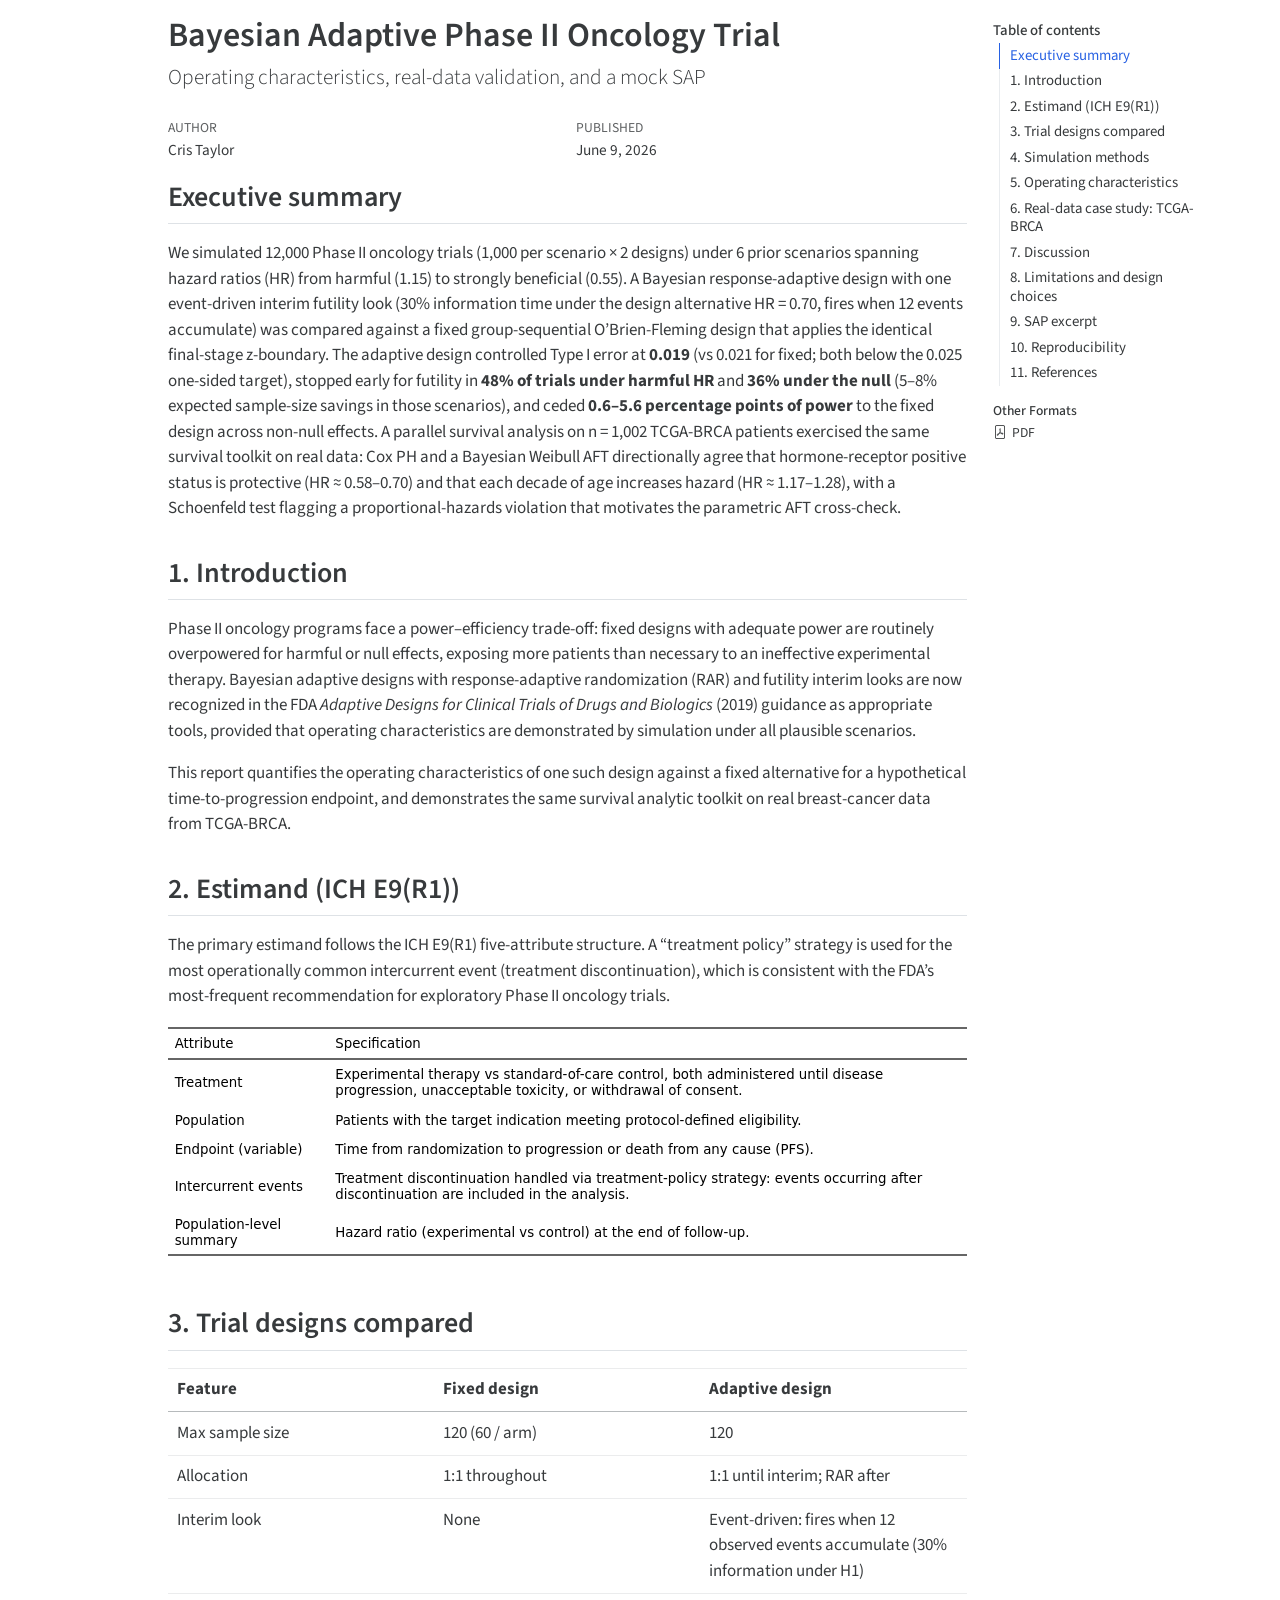
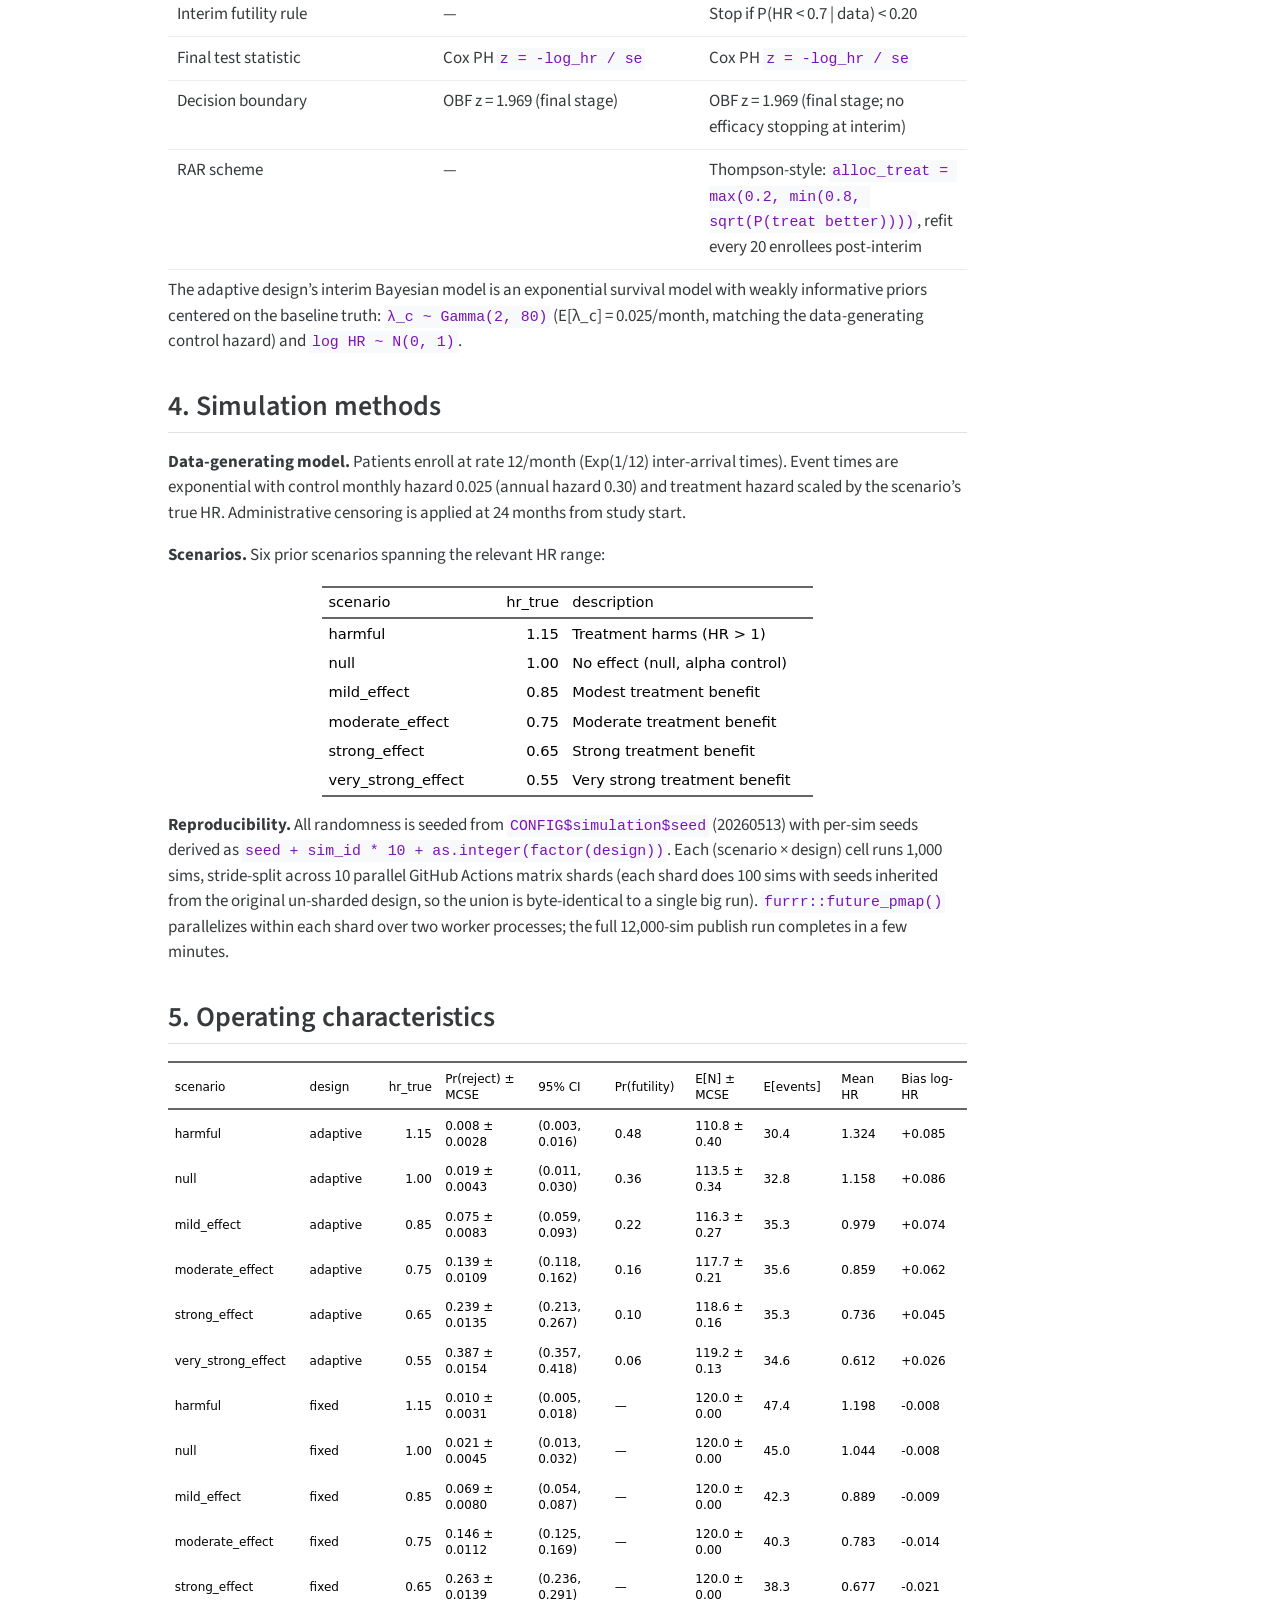
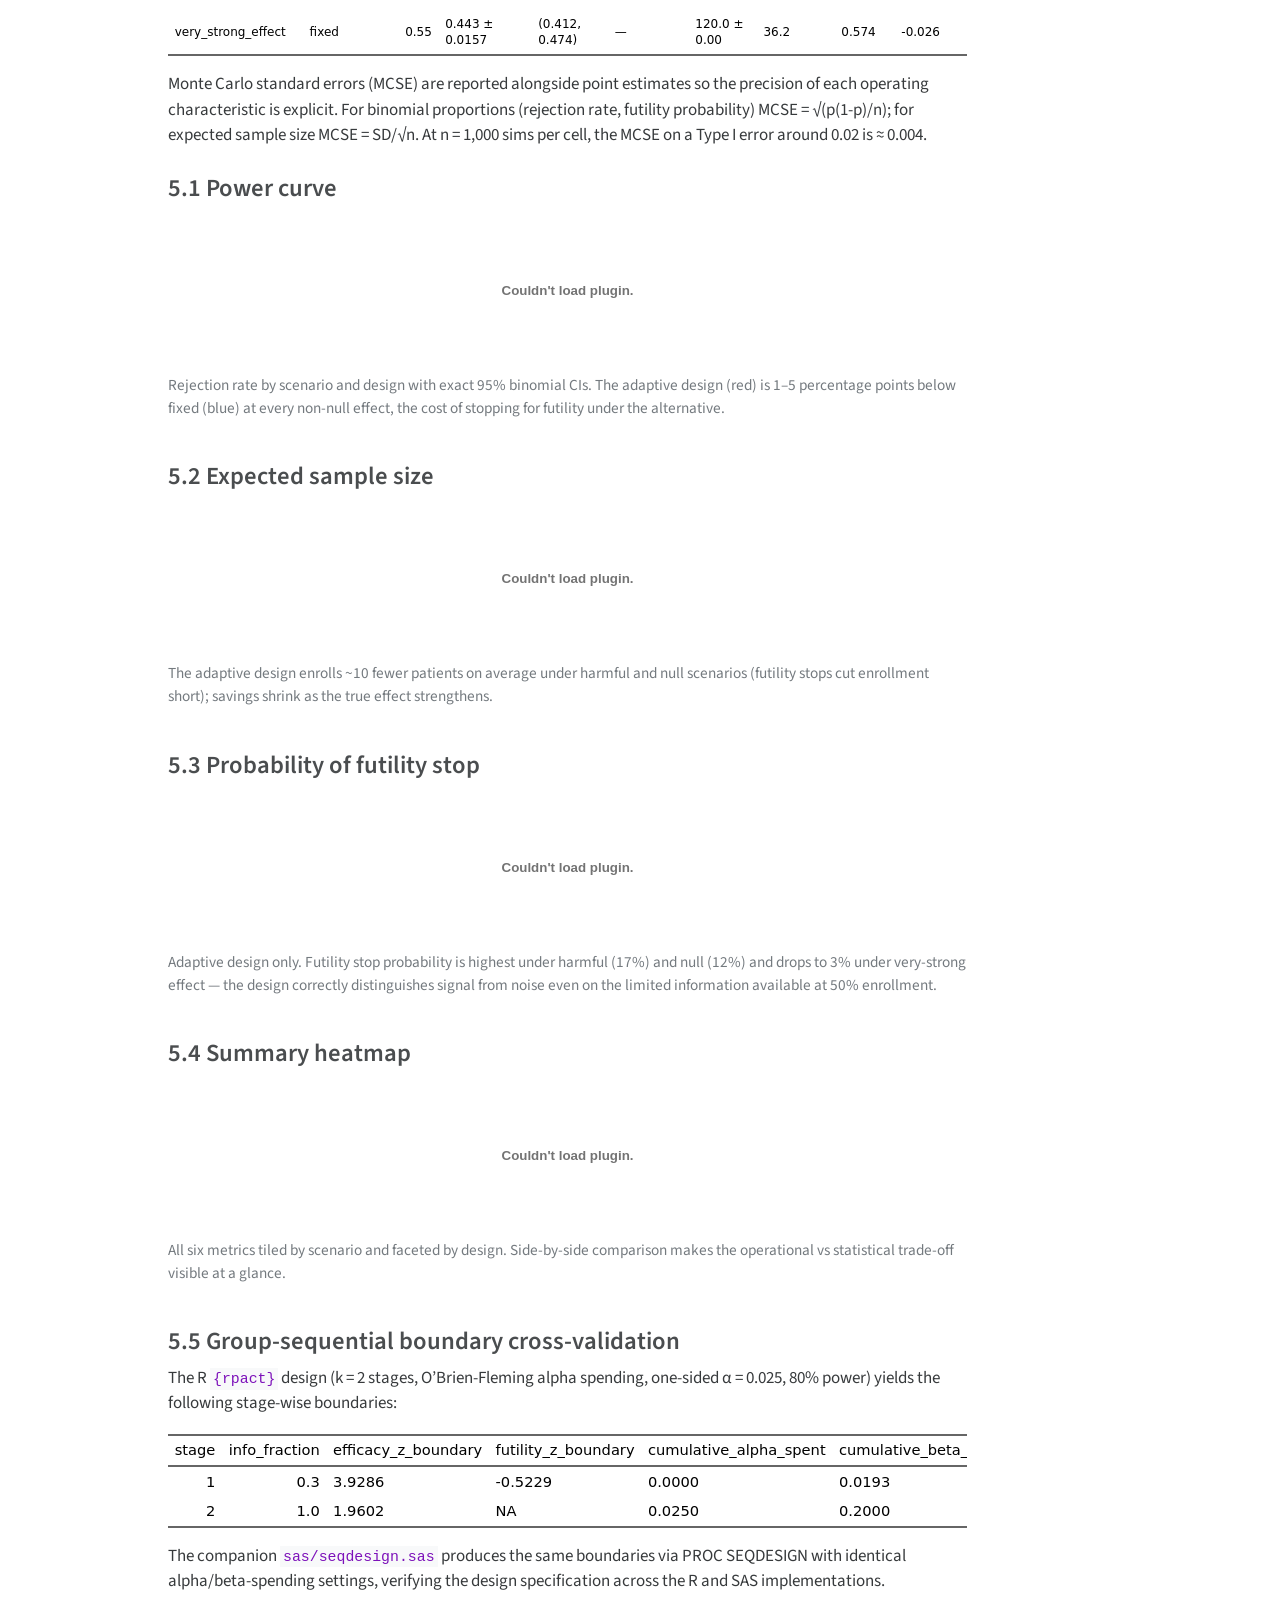
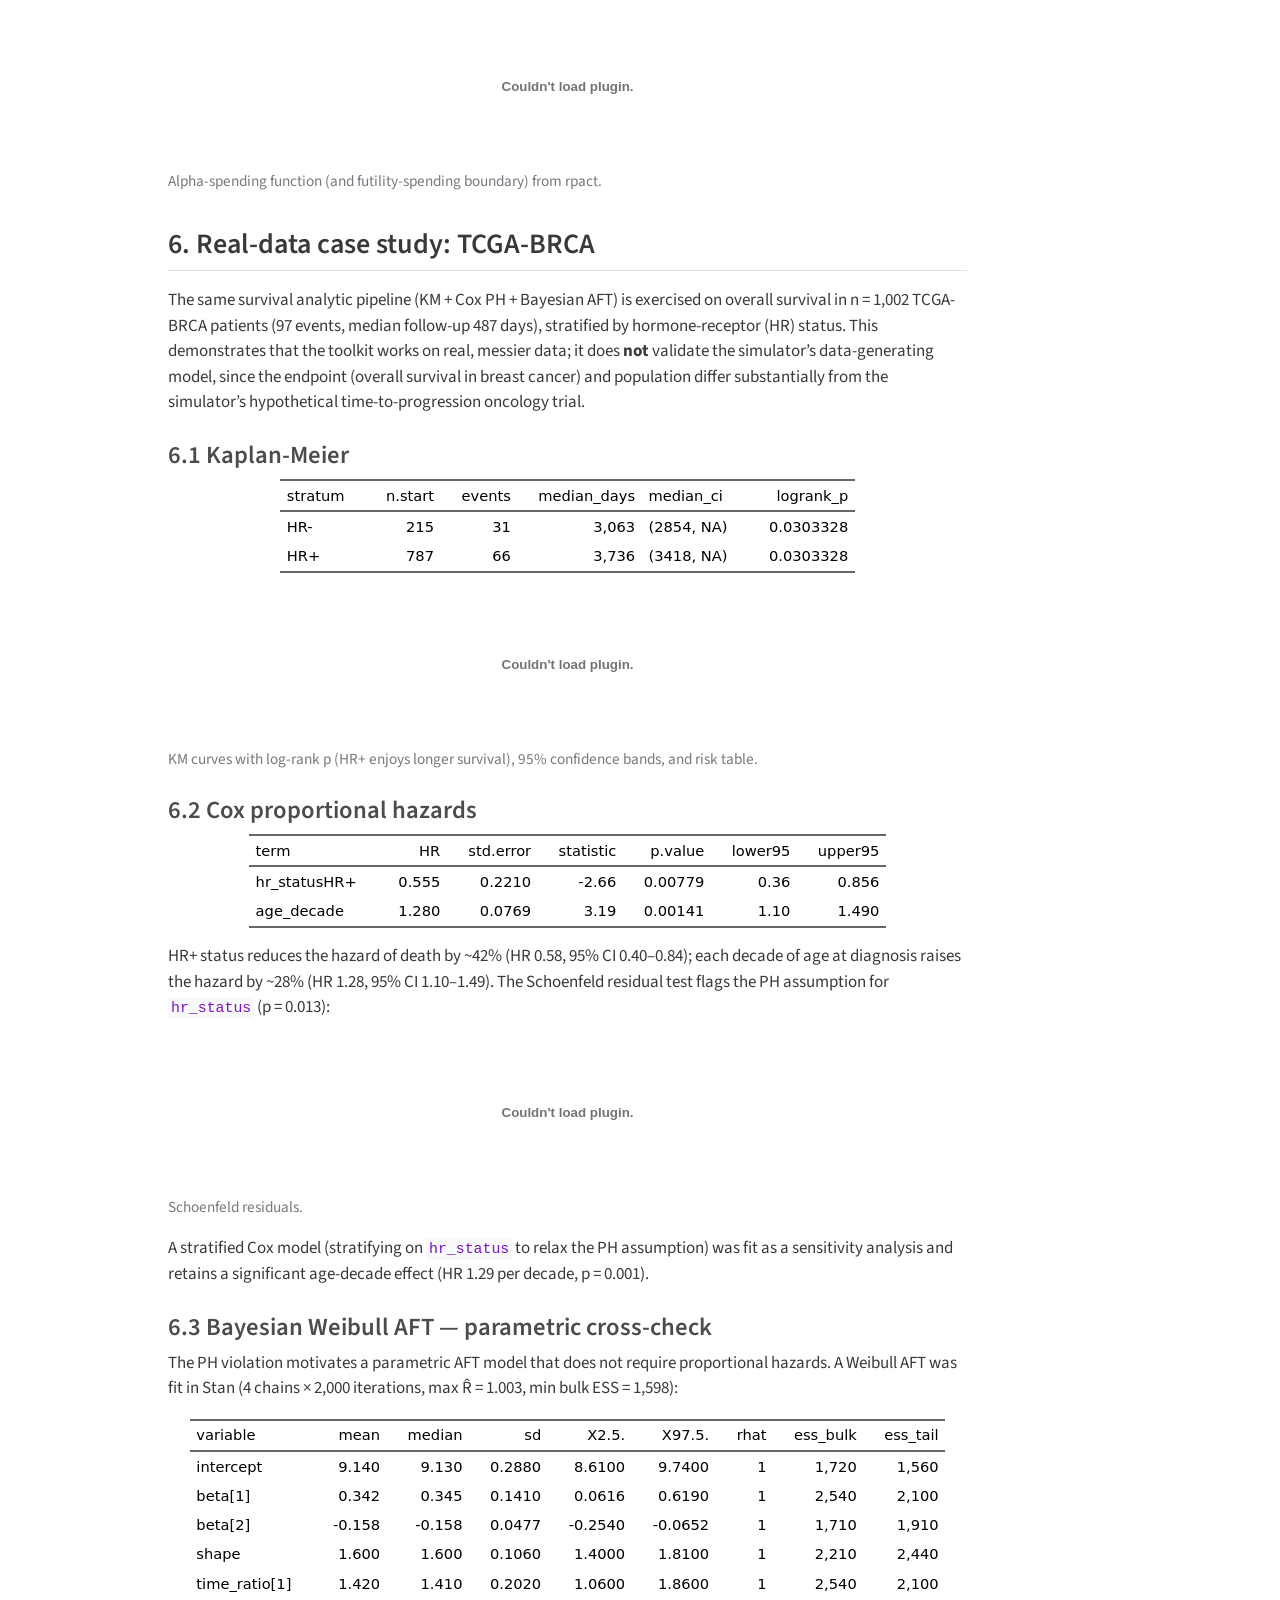
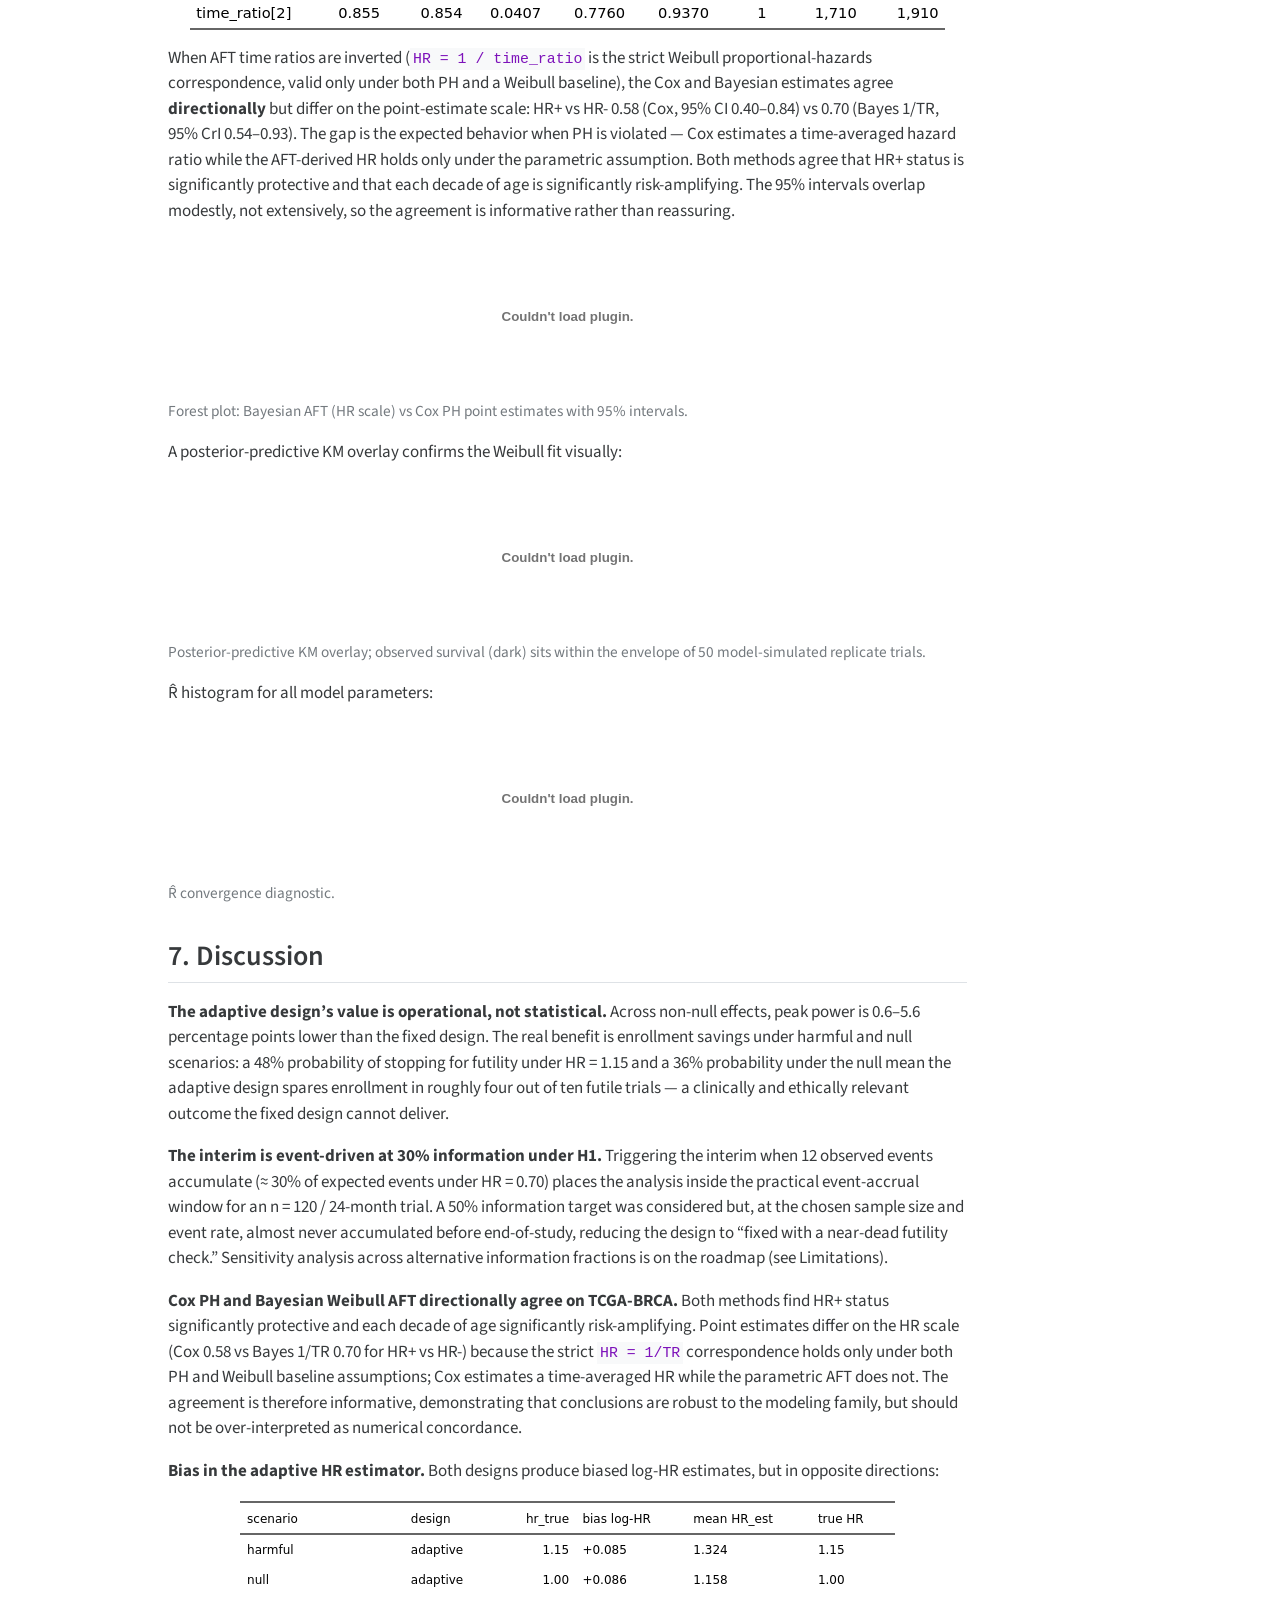
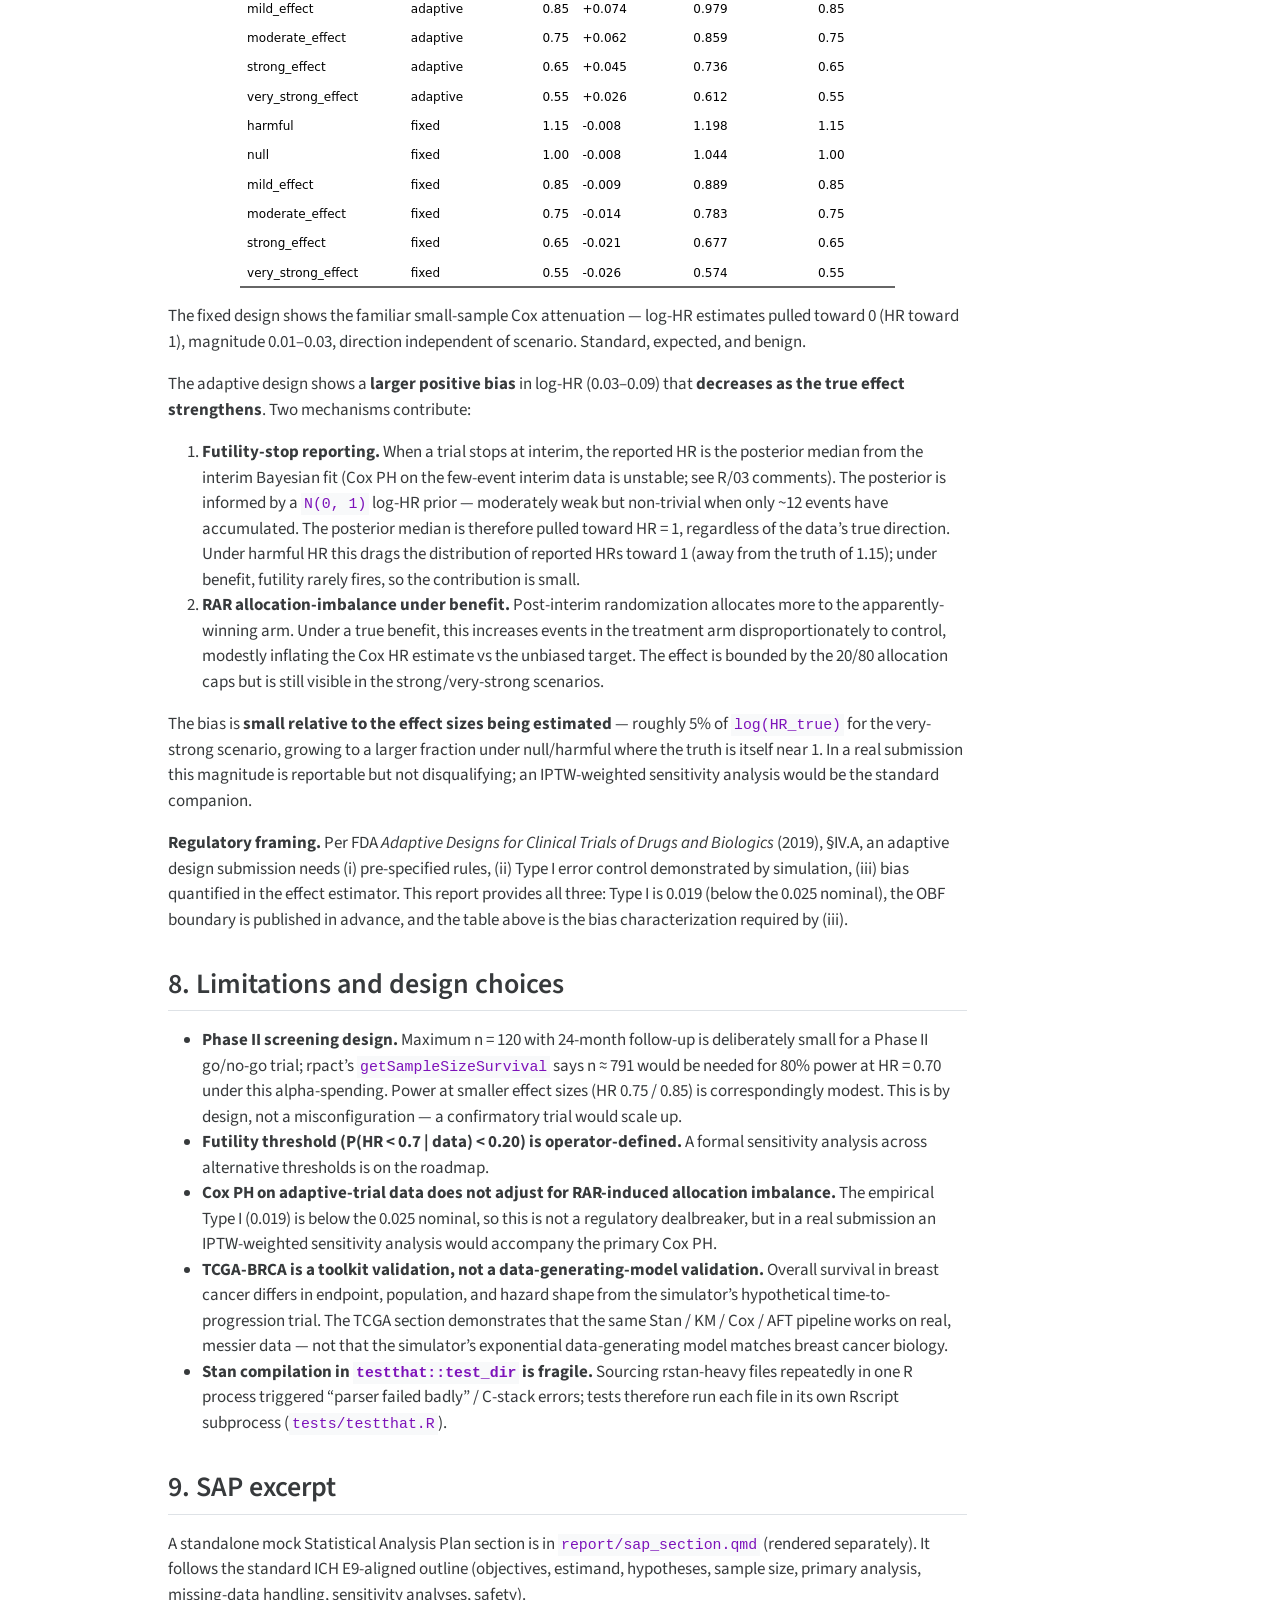
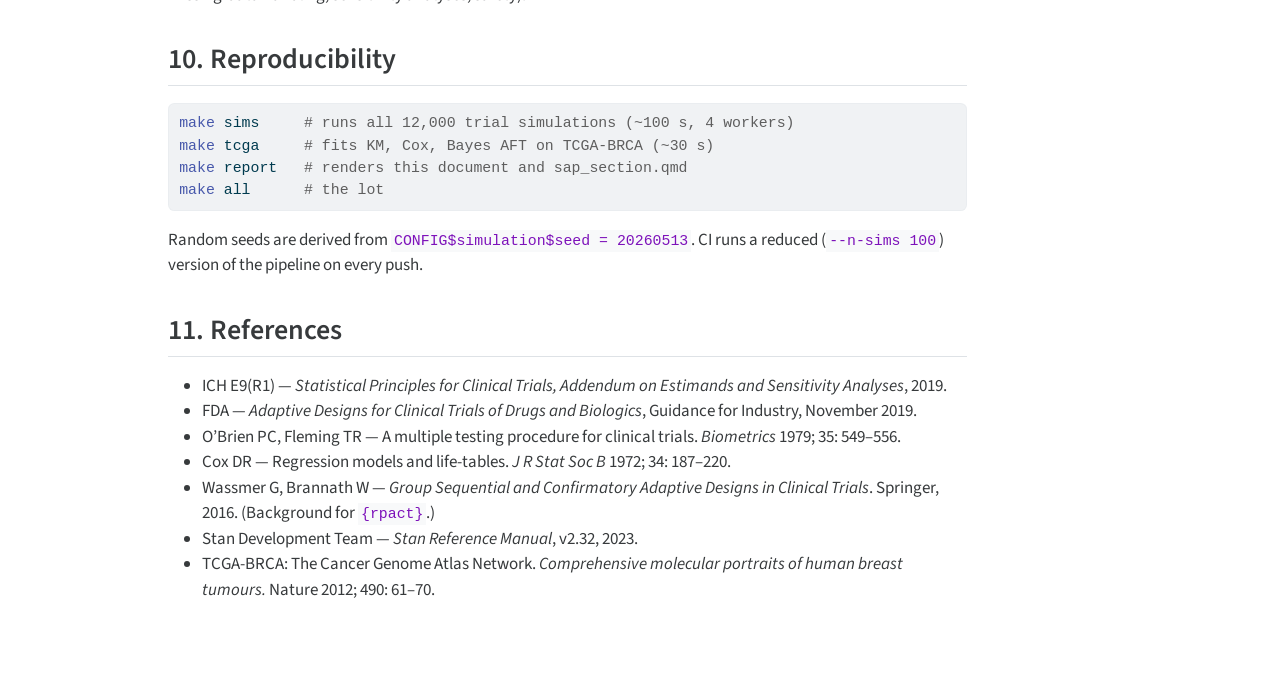
==== commit fb70ce33: "deploy: 08acb7abff6f75f5fb178d3372af751b9c16edd0" ====
--- a/index.html
+++ b/index.html
@@ -7,7 +7,7 @@
 <meta name="viewport" content="width=device-width, initial-scale=1.0, user-scalable=yes">
 
 <meta name="author" content="Cris Taylor">
-<meta name="dcterms.date" content="2026-05-15">
+<meta name="dcterms.date" content="2026-06-09">
 
 <title>Bayesian Adaptive Phase II Oncology Trial</title>
 <style>
@@ -132,7 +132,7 @@
     <div>
     <div class="quarto-title-meta-heading">Published</div>
     <div class="quarto-title-meta-contents">
-      <p class="date">May 15, 2026</p>
+      <p class="date">June 9, 2026</p>
     </div>
   </div>
   
@@ -146,7 +146,7 @@
 
 <section id="executive-summary" class="level2 unnumbered">
 <h2 class="unnumbered anchored" data-anchor-id="executive-summary">Executive summary</h2>
-<p>We simulated 120,000 Phase II oncology trials (10,000 per scenario × 2 designs) under 6 prior scenarios spanning hazard ratios (HR) from harmful (1.15) to strongly beneficial (0.55). A Bayesian response-adaptive design with one event-driven interim futility look (30% information time under the design alternative HR = 0.70, fires when 12 events accumulate) was compared against a fixed group-sequential O’Brien-Fleming design that applies the identical final-stage z-boundary. The adaptive design controlled Type I error at <strong>0.019</strong> (vs 0.021 for fixed; both below the 0.025 one-sided target), stopped early for futility in <strong>48% of trials under harmful HR</strong> and <strong>36% under the null</strong> (5–8% expected sample-size savings in those scenarios), and ceded <strong>0.6–5.6 percentage points of power</strong> to the fixed design across non-null effects. A parallel survival analysis on n = 1,002 TCGA-BRCA patients exercised the same survival toolkit on real data: Cox PH and a Bayesian Weibull AFT directionally agree that hormone-receptor positive status is protective (HR ≈ 0.58–0.70) and that each decade of age increases hazard (HR ≈ 1.17–1.28), with a Schoenfeld test flagging a proportional-hazards violation that motivates the parametric AFT cross-check.</p>
+<p>We simulated 12,000 Phase II oncology trials (1,000 per scenario × 2 designs) under 6 prior scenarios spanning hazard ratios (HR) from harmful (1.15) to strongly beneficial (0.55). A Bayesian response-adaptive design with one event-driven interim futility look (30% information time under the design alternative HR = 0.70, fires when 12 events accumulate) was compared against a fixed group-sequential O’Brien-Fleming design that applies the identical final-stage z-boundary. The adaptive design controlled Type I error at <strong>0.019</strong> (vs 0.021 for fixed; both below the 0.025 one-sided target), stopped early for futility in <strong>48% of trials under harmful HR</strong> and <strong>36% under the null</strong> (5–8% expected sample-size savings in those scenarios), and ceded <strong>0.6–5.6 percentage points of power</strong> to the fixed design across non-null effects. A parallel survival analysis on n = 1,002 TCGA-BRCA patients exercised the same survival toolkit on real data: Cox PH and a Bayesian Weibull AFT directionally agree that hormone-receptor positive status is protective (HR ≈ 0.58–0.70) and that each decade of age increases hazard (HR ≈ 1.17–1.28), with a Schoenfeld test flagging a proportional-hazards violation that motivates the parametric AFT cross-check.</p>
 </section>
 <section id="introduction" class="level2">
 <h2 class="anchored" data-anchor-id="introduction">1. Introduction</h2>
@@ -158,7 +158,7 @@
 <p>The primary estimand follows the ICH E9(R1) five-attribute structure. A “treatment policy” strategy is used for the most operationally common intercurrent event (treatment discontinuation), which is consistent with the FDA’s most-frequent recommendation for exploratory Phase II oncology trials.</p>
 <div class="cell">
 <div class="cell-output-display">
-<div class="tabwid"><style>.cl-b2869940{}.cl-b27d5e0c{font-family:'DejaVu Sans';font-size:10pt;font-weight:normal;font-style:normal;text-decoration:none;color:rgba(0, 0, 0, 1.00);background-color:transparent;}.cl-b282411a{margin:0;text-align:left;border-bottom: 0 solid rgba(0, 0, 0, 1.00);border-top: 0 solid rgba(0, 0, 0, 1.00);border-left: 0 solid rgba(0, 0, 0, 1.00);border-right: 0 solid rgba(0, 0, 0, 1.00);padding-bottom:5pt;padding-top:5pt;padding-left:5pt;padding-right:5pt;line-height: 1;background-color:transparent;}.cl-b282669a{width:2.281in;background-color:transparent;vertical-align: middle;border-bottom: 1.5pt solid rgba(102, 102, 102, 1.00);border-top: 1.5pt solid rgba(102, 102, 102, 1.00);border-left: 0 solid rgba(0, 0, 0, 1.00);border-right: 0 solid rgba(0, 0, 0, 1.00);margin-bottom:0;margin-top:0;margin-left:0;margin-right:0;}.cl-b28266a4{width:11.313in;background-color:transparent;vertical-align: middle;border-bottom: 1.5pt solid rgba(102, 102, 102, 1.00);border-top: 1.5pt solid rgba(102, 102, 102, 1.00);border-left: 0 solid rgba(0, 0, 0, 1.00);border-right: 0 solid rgba(0, 0, 0, 1.00);margin-bottom:0;margin-top:0;margin-left:0;margin-right:0;}.cl-b28266a5{width:2.281in;background-color:transparent;vertical-align: middle;border-bottom: 0 solid rgba(0, 0, 0, 1.00);border-top: 0 solid rgba(0, 0, 0, 1.00);border-left: 0 solid rgba(0, 0, 0, 1.00);border-right: 0 solid rgba(0, 0, 0, 1.00);margin-bottom:0;margin-top:0;margin-left:0;margin-right:0;}.cl-b28266a6{width:11.313in;background-color:transparent;vertical-align: middle;border-bottom: 0 solid rgba(0, 0, 0, 1.00);border-top: 0 solid rgba(0, 0, 0, 1.00);border-left: 0 solid rgba(0, 0, 0, 1.00);border-right: 0 solid rgba(0, 0, 0, 1.00);margin-bottom:0;margin-top:0;margin-left:0;margin-right:0;}.cl-b28266ae{width:2.281in;background-color:transparent;vertical-align: middle;border-bottom: 1.5pt solid rgba(102, 102, 102, 1.00);border-top: 0 solid rgba(0, 0, 0, 1.00);border-left: 0 solid rgba(0, 0, 0, 1.00);border-right: 0 solid rgba(0, 0, 0, 1.00);margin-bottom:0;margin-top:0;margin-left:0;margin-right:0;}.cl-b28266af{width:11.313in;background-color:transparent;vertical-align: middle;border-bottom: 1.5pt solid rgba(102, 102, 102, 1.00);border-top: 0 solid rgba(0, 0, 0, 1.00);border-left: 0 solid rgba(0, 0, 0, 1.00);border-right: 0 solid rgba(0, 0, 0, 1.00);margin-bottom:0;margin-top:0;margin-left:0;margin-right:0;}</style><table data-quarto-disable-processing="true" class="cl-b2869940"><thead><tr style="overflow-wrap:break-word;"><th class="cl-b282669a"><p class="cl-b282411a"><span class="cl-b27d5e0c">Attribute</span></p></th><th class="cl-b28266a4"><p class="cl-b282411a"><span class="cl-b27d5e0c">Specification</span></p></th></tr></thead><tbody><tr style="overflow-wrap:break-word;"><td class="cl-b28266a5"><p class="cl-b282411a"><span class="cl-b27d5e0c">Treatment</span></p></td><td class="cl-b28266a6"><p class="cl-b282411a"><span class="cl-b27d5e0c">Experimental therapy vs standard-of-care control, both administered until disease progression, unacceptable toxicity, or withdrawal of consent.</span></p></td></tr><tr style="overflow-wrap:break-word;"><td class="cl-b28266a5"><p class="cl-b282411a"><span class="cl-b27d5e0c">Population</span></p></td><td class="cl-b28266a6"><p class="cl-b282411a"><span class="cl-b27d5e0c">Patients with the target indication meeting protocol-defined eligibility.</span></p></td></tr><tr style="overflow-wrap:break-word;"><td class="cl-b28266a5"><p class="cl-b282411a"><span class="cl-b27d5e0c">Endpoint (variable)</span></p></td><td class="cl-b28266a6"><p class="cl-b282411a"><span class="cl-b27d5e0c">Time from randomization to progression or death from any cause (PFS).</span></p></td></tr><tr style="overflow-wrap:break-word;"><td class="cl-b28266a5"><p class="cl-b282411a"><span class="cl-b27d5e0c">Intercurrent events</span></p></td><td class="cl-b28266a6"><p class="cl-b282411a"><span class="cl-b27d5e0c">Treatment discontinuation handled via treatment-policy strategy: events occurring after discontinuation are included in the analysis.</span></p></td></tr><tr style="overflow-wrap:break-word;"><td class="cl-b28266ae"><p class="cl-b282411a"><span class="cl-b27d5e0c">Population-level summary</span></p></td><td class="cl-b28266af"><p class="cl-b282411a"><span class="cl-b27d5e0c">Hazard ratio (experimental vs control) at the end of follow-up.</span></p></td></tr></tbody></table></div>
+<div class="tabwid"><style>.cl-5b52fbd6{}.cl-5b49fa0e{font-family:'DejaVu Sans';font-size:10pt;font-weight:normal;font-style:normal;text-decoration:none;color:rgba(0, 0, 0, 1.00);background-color:transparent;}.cl-5b4eb382{margin:0;text-align:left;border-bottom: 0 solid rgba(0, 0, 0, 1.00);border-top: 0 solid rgba(0, 0, 0, 1.00);border-left: 0 solid rgba(0, 0, 0, 1.00);border-right: 0 solid rgba(0, 0, 0, 1.00);padding-bottom:5pt;padding-top:5pt;padding-left:5pt;padding-right:5pt;line-height: 1;background-color:transparent;}.cl-5b4ed8da{width:2.281in;background-color:transparent;vertical-align: middle;border-bottom: 1.5pt solid rgba(102, 102, 102, 1.00);border-top: 1.5pt solid rgba(102, 102, 102, 1.00);border-left: 0 solid rgba(0, 0, 0, 1.00);border-right: 0 solid rgba(0, 0, 0, 1.00);margin-bottom:0;margin-top:0;margin-left:0;margin-right:0;}.cl-5b4ed8db{width:11.313in;background-color:transparent;vertical-align: middle;border-bottom: 1.5pt solid rgba(102, 102, 102, 1.00);border-top: 1.5pt solid rgba(102, 102, 102, 1.00);border-left: 0 solid rgba(0, 0, 0, 1.00);border-right: 0 solid rgba(0, 0, 0, 1.00);margin-bottom:0;margin-top:0;margin-left:0;margin-right:0;}.cl-5b4ed8e4{width:2.281in;background-color:transparent;vertical-align: middle;border-bottom: 0 solid rgba(0, 0, 0, 1.00);border-top: 0 solid rgba(0, 0, 0, 1.00);border-left: 0 solid rgba(0, 0, 0, 1.00);border-right: 0 solid rgba(0, 0, 0, 1.00);margin-bottom:0;margin-top:0;margin-left:0;margin-right:0;}.cl-5b4ed8e5{width:11.313in;background-color:transparent;vertical-align: middle;border-bottom: 0 solid rgba(0, 0, 0, 1.00);border-top: 0 solid rgba(0, 0, 0, 1.00);border-left: 0 solid rgba(0, 0, 0, 1.00);border-right: 0 solid rgba(0, 0, 0, 1.00);margin-bottom:0;margin-top:0;margin-left:0;margin-right:0;}.cl-5b4ed8e6{width:2.281in;background-color:transparent;vertical-align: middle;border-bottom: 1.5pt solid rgba(102, 102, 102, 1.00);border-top: 0 solid rgba(0, 0, 0, 1.00);border-left: 0 solid rgba(0, 0, 0, 1.00);border-right: 0 solid rgba(0, 0, 0, 1.00);margin-bottom:0;margin-top:0;margin-left:0;margin-right:0;}.cl-5b4ed8ee{width:11.313in;background-color:transparent;vertical-align: middle;border-bottom: 1.5pt solid rgba(102, 102, 102, 1.00);border-top: 0 solid rgba(0, 0, 0, 1.00);border-left: 0 solid rgba(0, 0, 0, 1.00);border-right: 0 solid rgba(0, 0, 0, 1.00);margin-bottom:0;margin-top:0;margin-left:0;margin-right:0;}</style><table data-quarto-disable-processing="true" class="cl-5b52fbd6"><thead><tr style="overflow-wrap:break-word;"><th class="cl-5b4ed8da"><p class="cl-5b4eb382"><span class="cl-5b49fa0e">Attribute</span></p></th><th class="cl-5b4ed8db"><p class="cl-5b4eb382"><span class="cl-5b49fa0e">Specification</span></p></th></tr></thead><tbody><tr style="overflow-wrap:break-word;"><td class="cl-5b4ed8e4"><p class="cl-5b4eb382"><span class="cl-5b49fa0e">Treatment</span></p></td><td class="cl-5b4ed8e5"><p class="cl-5b4eb382"><span class="cl-5b49fa0e">Experimental therapy vs standard-of-care control, both administered until disease progression, unacceptable toxicity, or withdrawal of consent.</span></p></td></tr><tr style="overflow-wrap:break-word;"><td class="cl-5b4ed8e4"><p class="cl-5b4eb382"><span class="cl-5b49fa0e">Population</span></p></td><td class="cl-5b4ed8e5"><p class="cl-5b4eb382"><span class="cl-5b49fa0e">Patients with the target indication meeting protocol-defined eligibility.</span></p></td></tr><tr style="overflow-wrap:break-word;"><td class="cl-5b4ed8e4"><p class="cl-5b4eb382"><span class="cl-5b49fa0e">Endpoint (variable)</span></p></td><td class="cl-5b4ed8e5"><p class="cl-5b4eb382"><span class="cl-5b49fa0e">Time from randomization to progression or death from any cause (PFS).</span></p></td></tr><tr style="overflow-wrap:break-word;"><td class="cl-5b4ed8e4"><p class="cl-5b4eb382"><span class="cl-5b49fa0e">Intercurrent events</span></p></td><td class="cl-5b4ed8e5"><p class="cl-5b4eb382"><span class="cl-5b49fa0e">Treatment discontinuation handled via treatment-policy strategy: events occurring after discontinuation are included in the analysis.</span></p></td></tr><tr style="overflow-wrap:break-word;"><td class="cl-5b4ed8e6"><p class="cl-5b4eb382"><span class="cl-5b49fa0e">Population-level summary</span></p></td><td class="cl-5b4ed8ee"><p class="cl-5b4eb382"><span class="cl-5b49fa0e">Hazard ratio (experimental vs control) at the end of follow-up.</span></p></td></tr></tbody></table></div>
 </div>
 </div>
 </section>
@@ -223,19 +223,19 @@
 <p><strong>Scenarios.</strong> Six prior scenarios spanning the relevant HR range:</p>
 <div class="cell">
 <div class="cell-output-display">
-<div class="tabwid"><style>.cl-b2b2e784{}.cl-b2abe5d8{font-family:'DejaVu Sans';font-size:11pt;font-weight:normal;font-style:normal;text-decoration:none;color:rgba(0, 0, 0, 1.00);background-color:transparent;}.cl-b2aecbcc{margin:0;text-align:left;border-bottom: 0 solid rgba(0, 0, 0, 1.00);border-top: 0 solid rgba(0, 0, 0, 1.00);border-left: 0 solid rgba(0, 0, 0, 1.00);border-right: 0 solid rgba(0, 0, 0, 1.00);padding-bottom:5pt;padding-top:5pt;padding-left:5pt;padding-right:5pt;line-height: 1;background-color:transparent;}.cl-b2aecbd6{margin:0;text-align:right;border-bottom: 0 solid rgba(0, 0, 0, 1.00);border-top: 0 solid rgba(0, 0, 0, 1.00);border-left: 0 solid rgba(0, 0, 0, 1.00);border-right: 0 solid rgba(0, 0, 0, 1.00);padding-bottom:5pt;padding-top:5pt;padding-left:5pt;padding-right:5pt;line-height: 1;background-color:transparent;}.cl-b2aeeec2{width:1.705in;background-color:transparent;vertical-align: middle;border-bottom: 1.5pt solid rgba(102, 102, 102, 1.00);border-top: 1.5pt solid rgba(102, 102, 102, 1.00);border-left: 0 solid rgba(0, 0, 0, 1.00);border-right: 0 solid rgba(0, 0, 0, 1.00);margin-bottom:0;margin-top:0;margin-left:0;margin-right:0;}.cl-b2aeeecc{width:0.835in;background-color:transparent;vertical-align: middle;border-bottom: 1.5pt solid rgba(102, 102, 102, 1.00);border-top: 1.5pt solid rgba(102, 102, 102, 1.00);border-left: 0 solid rgba(0, 0, 0, 1.00);border-right: 0 solid rgba(0, 0, 0, 1.00);margin-bottom:0;margin-top:0;margin-left:0;margin-right:0;}.cl-b2aeeed6{width:2.58in;background-color:transparent;vertical-align: middle;border-bottom: 1.5pt solid rgba(102, 102, 102, 1.00);border-top: 1.5pt solid rgba(102, 102, 102, 1.00);border-left: 0 solid rgba(0, 0, 0, 1.00);border-right: 0 solid rgba(0, 0, 0, 1.00);margin-bottom:0;margin-top:0;margin-left:0;margin-right:0;}.cl-b2aeeed7{width:1.705in;background-color:transparent;vertical-align: middle;border-bottom: 0 solid rgba(0, 0, 0, 1.00);border-top: 0 solid rgba(0, 0, 0, 1.00);border-left: 0 solid rgba(0, 0, 0, 1.00);border-right: 0 solid rgba(0, 0, 0, 1.00);margin-bottom:0;margin-top:0;margin-left:0;margin-right:0;}.cl-b2aeeee0{width:0.835in;background-color:transparent;vertical-align: middle;border-bottom: 0 solid rgba(0, 0, 0, 1.00);border-top: 0 solid rgba(0, 0, 0, 1.00);border-left: 0 solid rgba(0, 0, 0, 1.00);border-right: 0 solid rgba(0, 0, 0, 1.00);margin-bottom:0;margin-top:0;margin-left:0;margin-right:0;}.cl-b2aeeee1{width:2.58in;background-color:transparent;vertical-align: middle;border-bottom: 0 solid rgba(0, 0, 0, 1.00);border-top: 0 solid rgba(0, 0, 0, 1.00);border-left: 0 solid rgba(0, 0, 0, 1.00);border-right: 0 solid rgba(0, 0, 0, 1.00);margin-bottom:0;margin-top:0;margin-left:0;margin-right:0;}.cl-b2aeeeea{width:1.705in;background-color:transparent;vertical-align: middle;border-bottom: 0 solid rgba(0, 0, 0, 1.00);border-top: 0 solid rgba(0, 0, 0, 1.00);border-left: 0 solid rgba(0, 0, 0, 1.00);border-right: 0 solid rgba(0, 0, 0, 1.00);margin-bottom:0;margin-top:0;margin-left:0;margin-right:0;}.cl-b2aeeeeb{width:0.835in;background-color:transparent;vertical-align: middle;border-bottom: 0 solid rgba(0, 0, 0, 1.00);border-top: 0 solid rgba(0, 0, 0, 1.00);border-left: 0 solid rgba(0, 0, 0, 1.00);border-right: 0 solid rgba(0, 0, 0, 1.00);margin-bottom:0;margin-top:0;margin-left:0;margin-right:0;}.cl-b2aeeef4{width:2.58in;background-color:transparent;vertical-align: middle;border-bottom: 0 solid rgba(0, 0, 0, 1.00);border-top: 0 solid rgba(0, 0, 0, 1.00);border-left: 0 solid rgba(0, 0, 0, 1.00);border-right: 0 solid rgba(0, 0, 0, 1.00);margin-bottom:0;margin-top:0;margin-left:0;margin-right:0;}.cl-b2aeeef5{width:1.705in;background-color:transparent;vertical-align: middle;border-bottom: 0 solid rgba(0, 0, 0, 1.00);border-top: 0 solid rgba(0, 0, 0, 1.00);border-left: 0 solid rgba(0, 0, 0, 1.00);border-right: 0 solid rgba(0, 0, 0, 1.00);margin-bottom:0;margin-top:0;margin-left:0;margin-right:0;}.cl-b2aeeefe{width:0.835in;background-color:transparent;vertical-align: middle;border-bottom: 0 solid rgba(0, 0, 0, 1.00);border-top: 0 solid rgba(0, 0, 0, 1.00);border-left: 0 solid rgba(0, 0, 0, 1.00);border-right: 0 solid rgba(0, 0, 0, 1.00);margin-bottom:0;margin-top:0;margin-left:0;margin-right:0;}.cl-b2aeeeff{width:2.58in;background-color:transparent;vertical-align: middle;border-bottom: 0 solid rgba(0, 0, 0, 1.00);border-top: 0 solid rgba(0, 0, 0, 1.00);border-left: 0 solid rgba(0, 0, 0, 1.00);border-right: 0 solid rgba(0, 0, 0, 1.00);margin-bottom:0;margin-top:0;margin-left:0;margin-right:0;}.cl-b2aeef08{width:1.705in;background-color:transparent;vertical-align: middle;border-bottom: 1.5pt solid rgba(102, 102, 102, 1.00);border-top: 0 solid rgba(0, 0, 0, 1.00);border-left: 0 solid rgba(0, 0, 0, 1.00);border-right: 0 solid rgba(0, 0, 0, 1.00);margin-bottom:0;margin-top:0;margin-left:0;margin-right:0;}.cl-b2aeef09{width:0.835in;background-color:transparent;vertical-align: middle;border-bottom: 1.5pt solid rgba(102, 102, 102, 1.00);border-top: 0 solid rgba(0, 0, 0, 1.00);border-left: 0 solid rgba(0, 0, 0, 1.00);border-right: 0 solid rgba(0, 0, 0, 1.00);margin-bottom:0;margin-top:0;margin-left:0;margin-right:0;}.cl-b2aeef0a{width:2.58in;background-color:transparent;vertical-align: middle;border-bottom: 1.5pt solid rgba(102, 102, 102, 1.00);border-top: 0 solid rgba(0, 0, 0, 1.00);border-left: 0 solid rgba(0, 0, 0, 1.00);border-right: 0 solid rgba(0, 0, 0, 1.00);margin-bottom:0;margin-top:0;margin-left:0;margin-right:0;}</style><table data-quarto-disable-processing="true" class="cl-b2b2e784"><thead><tr style="overflow-wrap:break-word;"><th class="cl-b2aeeec2"><p class="cl-b2aecbcc"><span class="cl-b2abe5d8">scenario</span></p></th><th class="cl-b2aeeecc"><p class="cl-b2aecbd6"><span class="cl-b2abe5d8">hr_true</span></p></th><th class="cl-b2aeeed6"><p class="cl-b2aecbcc"><span class="cl-b2abe5d8">description</span></p></th></tr></thead><tbody><tr style="overflow-wrap:break-word;"><td class="cl-b2aeeed7"><p class="cl-b2aecbcc"><span class="cl-b2abe5d8">harmful</span></p></td><td class="cl-b2aeeee0"><p class="cl-b2aecbd6"><span class="cl-b2abe5d8">1.15</span></p></td><td class="cl-b2aeeee1"><p class="cl-b2aecbcc"><span class="cl-b2abe5d8">Treatment harms (HR &gt; 1)</span></p></td></tr><tr style="overflow-wrap:break-word;"><td class="cl-b2aeeeea"><p class="cl-b2aecbcc"><span class="cl-b2abe5d8">null</span></p></td><td class="cl-b2aeeeeb"><p class="cl-b2aecbd6"><span class="cl-b2abe5d8">1.00</span></p></td><td class="cl-b2aeeef4"><p class="cl-b2aecbcc"><span class="cl-b2abe5d8">No effect (null, alpha control)</span></p></td></tr><tr style="overflow-wrap:break-word;"><td class="cl-b2aeeef5"><p class="cl-b2aecbcc"><span class="cl-b2abe5d8">mild_effect</span></p></td><td class="cl-b2aeeefe"><p class="cl-b2aecbd6"><span class="cl-b2abe5d8">0.85</span></p></td><td class="cl-b2aeeeff"><p class="cl-b2aecbcc"><span class="cl-b2abe5d8">Modest treatment benefit</span></p></td></tr><tr style="overflow-wrap:break-word;"><td class="cl-b2aeeef5"><p class="cl-b2aecbcc"><span class="cl-b2abe5d8">moderate_effect</span></p></td><td class="cl-b2aeeefe"><p class="cl-b2aecbd6"><span class="cl-b2abe5d8">0.75</span></p></td><td class="cl-b2aeeeff"><p class="cl-b2aecbcc"><span class="cl-b2abe5d8">Moderate treatment benefit</span></p></td></tr><tr style="overflow-wrap:break-word;"><td class="cl-b2aeeef5"><p class="cl-b2aecbcc"><span class="cl-b2abe5d8">strong_effect</span></p></td><td class="cl-b2aeeefe"><p class="cl-b2aecbd6"><span class="cl-b2abe5d8">0.65</span></p></td><td class="cl-b2aeeeff"><p class="cl-b2aecbcc"><span class="cl-b2abe5d8">Strong treatment benefit</span></p></td></tr><tr style="overflow-wrap:break-word;"><td class="cl-b2aeef08"><p class="cl-b2aecbcc"><span class="cl-b2abe5d8">very_strong_effect</span></p></td><td class="cl-b2aeef09"><p class="cl-b2aecbd6"><span class="cl-b2abe5d8">0.55</span></p></td><td class="cl-b2aeef0a"><p class="cl-b2aecbcc"><span class="cl-b2abe5d8">Very strong treatment benefit</span></p></td></tr></tbody></table></div>
-</div>
-</div>
-<p><strong>Reproducibility.</strong> All randomness is seeded from <code>CONFIG$simulation$seed</code> (20260513) with per-sim seeds derived as <code>seed + sim_id * 10 + as.integer(factor(design))</code>. Each (scenario × design) cell runs 10,000 sims, stride-split across 10 parallel GitHub Actions matrix shards (each shard does 1,000 sims with seeds inherited from the original un-sharded design, so the union is byte-identical to a single big run). <code>furrr::future_pmap()</code> parallelizes within each shard over two worker processes; the full 120,000-sim publish run completes in ~20 min wall time.</p>
+<div class="tabwid"><style>.cl-5b7f1158{}.cl-5b78159c{font-family:'DejaVu Sans';font-size:11pt;font-weight:normal;font-style:normal;text-decoration:none;color:rgba(0, 0, 0, 1.00);background-color:transparent;}.cl-5b7af99c{margin:0;text-align:left;border-bottom: 0 solid rgba(0, 0, 0, 1.00);border-top: 0 solid rgba(0, 0, 0, 1.00);border-left: 0 solid rgba(0, 0, 0, 1.00);border-right: 0 solid rgba(0, 0, 0, 1.00);padding-bottom:5pt;padding-top:5pt;padding-left:5pt;padding-right:5pt;line-height: 1;background-color:transparent;}.cl-5b7af9a6{margin:0;text-align:right;border-bottom: 0 solid rgba(0, 0, 0, 1.00);border-top: 0 solid rgba(0, 0, 0, 1.00);border-left: 0 solid rgba(0, 0, 0, 1.00);border-right: 0 solid rgba(0, 0, 0, 1.00);padding-bottom:5pt;padding-top:5pt;padding-left:5pt;padding-right:5pt;line-height: 1;background-color:transparent;}.cl-5b7b1c56{width:1.705in;background-color:transparent;vertical-align: middle;border-bottom: 1.5pt solid rgba(102, 102, 102, 1.00);border-top: 1.5pt solid rgba(102, 102, 102, 1.00);border-left: 0 solid rgba(0, 0, 0, 1.00);border-right: 0 solid rgba(0, 0, 0, 1.00);margin-bottom:0;margin-top:0;margin-left:0;margin-right:0;}.cl-5b7b1c60{width:0.835in;background-color:transparent;vertical-align: middle;border-bottom: 1.5pt solid rgba(102, 102, 102, 1.00);border-top: 1.5pt solid rgba(102, 102, 102, 1.00);border-left: 0 solid rgba(0, 0, 0, 1.00);border-right: 0 solid rgba(0, 0, 0, 1.00);margin-bottom:0;margin-top:0;margin-left:0;margin-right:0;}.cl-5b7b1c61{width:2.58in;background-color:transparent;vertical-align: middle;border-bottom: 1.5pt solid rgba(102, 102, 102, 1.00);border-top: 1.5pt solid rgba(102, 102, 102, 1.00);border-left: 0 solid rgba(0, 0, 0, 1.00);border-right: 0 solid rgba(0, 0, 0, 1.00);margin-bottom:0;margin-top:0;margin-left:0;margin-right:0;}.cl-5b7b1c6a{width:1.705in;background-color:transparent;vertical-align: middle;border-bottom: 0 solid rgba(0, 0, 0, 1.00);border-top: 0 solid rgba(0, 0, 0, 1.00);border-left: 0 solid rgba(0, 0, 0, 1.00);border-right: 0 solid rgba(0, 0, 0, 1.00);margin-bottom:0;margin-top:0;margin-left:0;margin-right:0;}.cl-5b7b1c6b{width:0.835in;background-color:transparent;vertical-align: middle;border-bottom: 0 solid rgba(0, 0, 0, 1.00);border-top: 0 solid rgba(0, 0, 0, 1.00);border-left: 0 solid rgba(0, 0, 0, 1.00);border-right: 0 solid rgba(0, 0, 0, 1.00);margin-bottom:0;margin-top:0;margin-left:0;margin-right:0;}.cl-5b7b1c74{width:2.58in;background-color:transparent;vertical-align: middle;border-bottom: 0 solid rgba(0, 0, 0, 1.00);border-top: 0 solid rgba(0, 0, 0, 1.00);border-left: 0 solid rgba(0, 0, 0, 1.00);border-right: 0 solid rgba(0, 0, 0, 1.00);margin-bottom:0;margin-top:0;margin-left:0;margin-right:0;}.cl-5b7b1c75{width:1.705in;background-color:transparent;vertical-align: middle;border-bottom: 0 solid rgba(0, 0, 0, 1.00);border-top: 0 solid rgba(0, 0, 0, 1.00);border-left: 0 solid rgba(0, 0, 0, 1.00);border-right: 0 solid rgba(0, 0, 0, 1.00);margin-bottom:0;margin-top:0;margin-left:0;margin-right:0;}.cl-5b7b1c7e{width:0.835in;background-color:transparent;vertical-align: middle;border-bottom: 0 solid rgba(0, 0, 0, 1.00);border-top: 0 solid rgba(0, 0, 0, 1.00);border-left: 0 solid rgba(0, 0, 0, 1.00);border-right: 0 solid rgba(0, 0, 0, 1.00);margin-bottom:0;margin-top:0;margin-left:0;margin-right:0;}.cl-5b7b1c7f{width:2.58in;background-color:transparent;vertical-align: middle;border-bottom: 0 solid rgba(0, 0, 0, 1.00);border-top: 0 solid rgba(0, 0, 0, 1.00);border-left: 0 solid rgba(0, 0, 0, 1.00);border-right: 0 solid rgba(0, 0, 0, 1.00);margin-bottom:0;margin-top:0;margin-left:0;margin-right:0;}.cl-5b7b1c88{width:1.705in;background-color:transparent;vertical-align: middle;border-bottom: 0 solid rgba(0, 0, 0, 1.00);border-top: 0 solid rgba(0, 0, 0, 1.00);border-left: 0 solid rgba(0, 0, 0, 1.00);border-right: 0 solid rgba(0, 0, 0, 1.00);margin-bottom:0;margin-top:0;margin-left:0;margin-right:0;}.cl-5b7b1c89{width:0.835in;background-color:transparent;vertical-align: middle;border-bottom: 0 solid rgba(0, 0, 0, 1.00);border-top: 0 solid rgba(0, 0, 0, 1.00);border-left: 0 solid rgba(0, 0, 0, 1.00);border-right: 0 solid rgba(0, 0, 0, 1.00);margin-bottom:0;margin-top:0;margin-left:0;margin-right:0;}.cl-5b7b1c92{width:2.58in;background-color:transparent;vertical-align: middle;border-bottom: 0 solid rgba(0, 0, 0, 1.00);border-top: 0 solid rgba(0, 0, 0, 1.00);border-left: 0 solid rgba(0, 0, 0, 1.00);border-right: 0 solid rgba(0, 0, 0, 1.00);margin-bottom:0;margin-top:0;margin-left:0;margin-right:0;}.cl-5b7b1c9c{width:1.705in;background-color:transparent;vertical-align: middle;border-bottom: 1.5pt solid rgba(102, 102, 102, 1.00);border-top: 0 solid rgba(0, 0, 0, 1.00);border-left: 0 solid rgba(0, 0, 0, 1.00);border-right: 0 solid rgba(0, 0, 0, 1.00);margin-bottom:0;margin-top:0;margin-left:0;margin-right:0;}.cl-5b7b1c9d{width:0.835in;background-color:transparent;vertical-align: middle;border-bottom: 1.5pt solid rgba(102, 102, 102, 1.00);border-top: 0 solid rgba(0, 0, 0, 1.00);border-left: 0 solid rgba(0, 0, 0, 1.00);border-right: 0 solid rgba(0, 0, 0, 1.00);margin-bottom:0;margin-top:0;margin-left:0;margin-right:0;}.cl-5b7b1c9e{width:2.58in;background-color:transparent;vertical-align: middle;border-bottom: 1.5pt solid rgba(102, 102, 102, 1.00);border-top: 0 solid rgba(0, 0, 0, 1.00);border-left: 0 solid rgba(0, 0, 0, 1.00);border-right: 0 solid rgba(0, 0, 0, 1.00);margin-bottom:0;margin-top:0;margin-left:0;margin-right:0;}</style><table data-quarto-disable-processing="true" class="cl-5b7f1158"><thead><tr style="overflow-wrap:break-word;"><th class="cl-5b7b1c56"><p class="cl-5b7af99c"><span class="cl-5b78159c">scenario</span></p></th><th class="cl-5b7b1c60"><p class="cl-5b7af9a6"><span class="cl-5b78159c">hr_true</span></p></th><th class="cl-5b7b1c61"><p class="cl-5b7af99c"><span class="cl-5b78159c">description</span></p></th></tr></thead><tbody><tr style="overflow-wrap:break-word;"><td class="cl-5b7b1c6a"><p class="cl-5b7af99c"><span class="cl-5b78159c">harmful</span></p></td><td class="cl-5b7b1c6b"><p class="cl-5b7af9a6"><span class="cl-5b78159c">1.15</span></p></td><td class="cl-5b7b1c74"><p class="cl-5b7af99c"><span class="cl-5b78159c">Treatment harms (HR &gt; 1)</span></p></td></tr><tr style="overflow-wrap:break-word;"><td class="cl-5b7b1c75"><p class="cl-5b7af99c"><span class="cl-5b78159c">null</span></p></td><td class="cl-5b7b1c7e"><p class="cl-5b7af9a6"><span class="cl-5b78159c">1.00</span></p></td><td class="cl-5b7b1c7f"><p class="cl-5b7af99c"><span class="cl-5b78159c">No effect (null, alpha control)</span></p></td></tr><tr style="overflow-wrap:break-word;"><td class="cl-5b7b1c88"><p class="cl-5b7af99c"><span class="cl-5b78159c">mild_effect</span></p></td><td class="cl-5b7b1c89"><p class="cl-5b7af9a6"><span class="cl-5b78159c">0.85</span></p></td><td class="cl-5b7b1c92"><p class="cl-5b7af99c"><span class="cl-5b78159c">Modest treatment benefit</span></p></td></tr><tr style="overflow-wrap:break-word;"><td class="cl-5b7b1c88"><p class="cl-5b7af99c"><span class="cl-5b78159c">moderate_effect</span></p></td><td class="cl-5b7b1c89"><p class="cl-5b7af9a6"><span class="cl-5b78159c">0.75</span></p></td><td class="cl-5b7b1c92"><p class="cl-5b7af99c"><span class="cl-5b78159c">Moderate treatment benefit</span></p></td></tr><tr style="overflow-wrap:break-word;"><td class="cl-5b7b1c88"><p class="cl-5b7af99c"><span class="cl-5b78159c">strong_effect</span></p></td><td class="cl-5b7b1c89"><p class="cl-5b7af9a6"><span class="cl-5b78159c">0.65</span></p></td><td class="cl-5b7b1c92"><p class="cl-5b7af99c"><span class="cl-5b78159c">Strong treatment benefit</span></p></td></tr><tr style="overflow-wrap:break-word;"><td class="cl-5b7b1c9c"><p class="cl-5b7af99c"><span class="cl-5b78159c">very_strong_effect</span></p></td><td class="cl-5b7b1c9d"><p class="cl-5b7af9a6"><span class="cl-5b78159c">0.55</span></p></td><td class="cl-5b7b1c9e"><p class="cl-5b7af99c"><span class="cl-5b78159c">Very strong treatment benefit</span></p></td></tr></tbody></table></div>
+</div>
+</div>
+<p><strong>Reproducibility.</strong> All randomness is seeded from <code>CONFIG$simulation$seed</code> (20260513) with per-sim seeds derived as <code>seed + sim_id * 10 + as.integer(factor(design))</code>. Each (scenario × design) cell runs 1,000 sims, stride-split across 10 parallel GitHub Actions matrix shards (each shard does 100 sims with seeds inherited from the original un-sharded design, so the union is byte-identical to a single big run). <code>furrr::future_pmap()</code> parallelizes within each shard over two worker processes; the full 12,000-sim publish run completes in a few minutes.</p>
 </section>
 <section id="operating-characteristics" class="level2">
 <h2 class="anchored" data-anchor-id="operating-characteristics">5. Operating characteristics</h2>
 <div class="cell">
 <div class="cell-output-display">
-<div class="tabwid"><style>.cl-b2df1bf6{}.cl-b2d737ba{font-family:'DejaVu Sans';font-size:9pt;font-weight:normal;font-style:normal;text-decoration:none;color:rgba(0, 0, 0, 1.00);background-color:transparent;}.cl-b2da4d1a{margin:0;text-align:left;border-bottom: 0 solid rgba(0, 0, 0, 1.00);border-top: 0 solid rgba(0, 0, 0, 1.00);border-left: 0 solid rgba(0, 0, 0, 1.00);border-right: 0 solid rgba(0, 0, 0, 1.00);padding-bottom:5pt;padding-top:5pt;padding-left:5pt;padding-right:5pt;line-height: 1;background-color:transparent;}.cl-b2da4d24{margin:0;text-align:right;border-bottom: 0 solid rgba(0, 0, 0, 1.00);border-top: 0 solid rgba(0, 0, 0, 1.00);border-left: 0 solid rgba(0, 0, 0, 1.00);border-right: 0 solid rgba(0, 0, 0, 1.00);padding-bottom:5pt;padding-top:5pt;padding-left:5pt;padding-right:5pt;line-height: 1;background-color:transparent;}.cl-b2da7330{width:1.705in;background-color:transparent;vertical-align: middle;border-bottom: 1.5pt solid rgba(102, 102, 102, 1.00);border-top: 1.5pt solid rgba(102, 102, 102, 1.00);border-left: 0 solid rgba(0, 0, 0, 1.00);border-right: 0 solid rgba(0, 0, 0, 1.00);margin-bottom:0;margin-top:0;margin-left:0;margin-right:0;}.cl-b2da7331{width:0.953in;background-color:transparent;vertical-align: middle;border-bottom: 1.5pt solid rgba(102, 102, 102, 1.00);border-top: 1.5pt solid rgba(102, 102, 102, 1.00);border-left: 0 solid rgba(0, 0, 0, 1.00);border-right: 0 solid rgba(0, 0, 0, 1.00);margin-bottom:0;margin-top:0;margin-left:0;margin-right:0;}.cl-b2da733a{width:0.835in;background-color:transparent;vertical-align: middle;border-bottom: 1.5pt solid rgba(102, 102, 102, 1.00);border-top: 1.5pt solid rgba(102, 102, 102, 1.00);border-left: 0 solid rgba(0, 0, 0, 1.00);border-right: 0 solid rgba(0, 0, 0, 1.00);margin-bottom:0;margin-top:0;margin-left:0;margin-right:0;}.cl-b2da733b{width:1.654in;background-color:transparent;vertical-align: middle;border-bottom: 1.5pt solid rgba(102, 102, 102, 1.00);border-top: 1.5pt solid rgba(102, 102, 102, 1.00);border-left: 0 solid rgba(0, 0, 0, 1.00);border-right: 0 solid rgba(0, 0, 0, 1.00);margin-bottom:0;margin-top:0;margin-left:0;margin-right:0;}.cl-b2da7344{width:1.376in;background-color:transparent;vertical-align: middle;border-bottom: 1.5pt solid rgba(102, 102, 102, 1.00);border-top: 1.5pt solid rgba(102, 102, 102, 1.00);border-left: 0 solid rgba(0, 0, 0, 1.00);border-right: 0 solid rgba(0, 0, 0, 1.00);margin-bottom:0;margin-top:0;margin-left:0;margin-right:0;}.cl-b2da7345{width:1.048in;background-color:transparent;vertical-align: middle;border-bottom: 1.5pt solid rgba(102, 102, 102, 1.00);border-top: 1.5pt solid rgba(102, 102, 102, 1.00);border-left: 0 solid rgba(0, 0, 0, 1.00);border-right: 0 solid rgba(0, 0, 0, 1.00);margin-bottom:0;margin-top:0;margin-left:0;margin-right:0;}.cl-b2da7346{width:1.288in;background-color:transparent;vertical-align: middle;border-bottom: 1.5pt solid rgba(102, 102, 102, 1.00);border-top: 1.5pt solid rgba(102, 102, 102, 1.00);border-left: 0 solid rgba(0, 0, 0, 1.00);border-right: 0 solid rgba(0, 0, 0, 1.00);margin-bottom:0;margin-top:0;margin-left:0;margin-right:0;}.cl-b2da734e{width:1.016in;background-color:transparent;vertical-align: middle;border-bottom: 1.5pt solid rgba(102, 102, 102, 1.00);border-top: 1.5pt solid rgba(102, 102, 102, 1.00);border-left: 0 solid rgba(0, 0, 0, 1.00);border-right: 0 solid rgba(0, 0, 0, 1.00);margin-bottom:0;margin-top:0;margin-left:0;margin-right:0;}.cl-b2da734f{width:0.971in;background-color:transparent;vertical-align: middle;border-bottom: 1.5pt solid rgba(102, 102, 102, 1.00);border-top: 1.5pt solid rgba(102, 102, 102, 1.00);border-left: 0 solid rgba(0, 0, 0, 1.00);border-right: 0 solid rgba(0, 0, 0, 1.00);margin-bottom:0;margin-top:0;margin-left:0;margin-right:0;}.cl-b2da7350{width:1.163in;background-color:transparent;vertical-align: middle;border-bottom: 1.5pt solid rgba(102, 102, 102, 1.00);border-top: 1.5pt solid rgba(102, 102, 102, 1.00);border-left: 0 solid rgba(0, 0, 0, 1.00);border-right: 0 solid rgba(0, 0, 0, 1.00);margin-bottom:0;margin-top:0;margin-left:0;margin-right:0;}.cl-b2da7358{width:1.705in;background-color:transparent;vertical-align: middle;border-bottom: 0 solid rgba(0, 0, 0, 1.00);border-top: 0 solid rgba(0, 0, 0, 1.00);border-left: 0 solid rgba(0, 0, 0, 1.00);border-right: 0 solid rgba(0, 0, 0, 1.00);margin-bottom:0;margin-top:0;margin-left:0;margin-right:0;}.cl-b2da7359{width:0.953in;background-color:transparent;vertical-align: middle;border-bottom: 0 solid rgba(0, 0, 0, 1.00);border-top: 0 solid rgba(0, 0, 0, 1.00);border-left: 0 solid rgba(0, 0, 0, 1.00);border-right: 0 solid rgba(0, 0, 0, 1.00);margin-bottom:0;margin-top:0;margin-left:0;margin-right:0;}.cl-b2da7362{width:0.835in;background-color:transparent;vertical-align: middle;border-bottom: 0 solid rgba(0, 0, 0, 1.00);border-top: 0 solid rgba(0, 0, 0, 1.00);border-left: 0 solid rgba(0, 0, 0, 1.00);border-right: 0 solid rgba(0, 0, 0, 1.00);margin-bottom:0;margin-top:0;margin-left:0;margin-right:0;}.cl-b2da7363{width:1.654in;background-color:transparent;vertical-align: middle;border-bottom: 0 solid rgba(0, 0, 0, 1.00);border-top: 0 solid rgba(0, 0, 0, 1.00);border-left: 0 solid rgba(0, 0, 0, 1.00);border-right: 0 solid rgba(0, 0, 0, 1.00);margin-bottom:0;margin-top:0;margin-left:0;margin-right:0;}.cl-b2da736c{width:1.376in;background-color:transparent;vertical-align: middle;border-bottom: 0 solid rgba(0, 0, 0, 1.00);border-top: 0 solid rgba(0, 0, 0, 1.00);border-left: 0 solid rgba(0, 0, 0, 1.00);border-right: 0 solid rgba(0, 0, 0, 1.00);margin-bottom:0;margin-top:0;margin-left:0;margin-right:0;}.cl-b2da736d{width:1.048in;background-color:transparent;vertical-align: middle;border-bottom: 0 solid rgba(0, 0, 0, 1.00);border-top: 0 solid rgba(0, 0, 0, 1.00);border-left: 0 solid rgba(0, 0, 0, 1.00);border-right: 0 solid rgba(0, 0, 0, 1.00);margin-bottom:0;margin-top:0;margin-left:0;margin-right:0;}.cl-b2da736e{width:1.288in;background-color:transparent;vertical-align: middle;border-bottom: 0 solid rgba(0, 0, 0, 1.00);border-top: 0 solid rgba(0, 0, 0, 1.00);border-left: 0 solid rgba(0, 0, 0, 1.00);border-right: 0 solid rgba(0, 0, 0, 1.00);margin-bottom:0;margin-top:0;margin-left:0;margin-right:0;}.cl-b2da7376{width:1.016in;background-color:transparent;vertical-align: middle;border-bottom: 0 solid rgba(0, 0, 0, 1.00);border-top: 0 solid rgba(0, 0, 0, 1.00);border-left: 0 solid rgba(0, 0, 0, 1.00);border-right: 0 solid rgba(0, 0, 0, 1.00);margin-bottom:0;margin-top:0;margin-left:0;margin-right:0;}.cl-b2da7377{width:0.971in;background-color:transparent;vertical-align: middle;border-bottom: 0 solid rgba(0, 0, 0, 1.00);border-top: 0 solid rgba(0, 0, 0, 1.00);border-left: 0 solid rgba(0, 0, 0, 1.00);border-right: 0 solid rgba(0, 0, 0, 1.00);margin-bottom:0;margin-top:0;margin-left:0;margin-right:0;}.cl-b2da7380{width:1.163in;background-color:transparent;vertical-align: middle;border-bottom: 0 solid rgba(0, 0, 0, 1.00);border-top: 0 solid rgba(0, 0, 0, 1.00);border-left: 0 solid rgba(0, 0, 0, 1.00);border-right: 0 solid rgba(0, 0, 0, 1.00);margin-bottom:0;margin-top:0;margin-left:0;margin-right:0;}.cl-b2da738a{width:1.705in;background-color:transparent;vertical-align: middle;border-bottom: 0 solid rgba(0, 0, 0, 1.00);border-top: 0 solid rgba(0, 0, 0, 1.00);border-left: 0 solid rgba(0, 0, 0, 1.00);border-right: 0 solid rgba(0, 0, 0, 1.00);margin-bottom:0;margin-top:0;margin-left:0;margin-right:0;}.cl-b2da738b{width:0.953in;background-color:transparent;vertical-align: middle;border-bottom: 0 solid rgba(0, 0, 0, 1.00);border-top: 0 solid rgba(0, 0, 0, 1.00);border-left: 0 solid rgba(0, 0, 0, 1.00);border-right: 0 solid rgba(0, 0, 0, 1.00);margin-bottom:0;margin-top:0;margin-left:0;margin-right:0;}.cl-b2da738c{width:0.835in;background-color:transparent;vertical-align: middle;border-bottom: 0 solid rgba(0, 0, 0, 1.00);border-top: 0 solid rgba(0, 0, 0, 1.00);border-left: 0 solid rgba(0, 0, 0, 1.00);border-right: 0 solid rgba(0, 0, 0, 1.00);margin-bottom:0;margin-top:0;margin-left:0;margin-right:0;}.cl-b2da7394{width:1.654in;background-color:transparent;vertical-align: middle;border-bottom: 0 solid rgba(0, 0, 0, 1.00);border-top: 0 solid rgba(0, 0, 0, 1.00);border-left: 0 solid rgba(0, 0, 0, 1.00);border-right: 0 solid rgba(0, 0, 0, 1.00);margin-bottom:0;margin-top:0;margin-left:0;margin-right:0;}.cl-b2da7395{width:1.376in;background-color:transparent;vertical-align: middle;border-bottom: 0 solid rgba(0, 0, 0, 1.00);border-top: 0 solid rgba(0, 0, 0, 1.00);border-left: 0 solid rgba(0, 0, 0, 1.00);border-right: 0 solid rgba(0, 0, 0, 1.00);margin-bottom:0;margin-top:0;margin-left:0;margin-right:0;}.cl-b2da7396{width:1.048in;background-color:transparent;vertical-align: middle;border-bottom: 0 solid rgba(0, 0, 0, 1.00);border-top: 0 solid rgba(0, 0, 0, 1.00);border-left: 0 solid rgba(0, 0, 0, 1.00);border-right: 0 solid rgba(0, 0, 0, 1.00);margin-bottom:0;margin-top:0;margin-left:0;margin-right:0;}.cl-b2da739e{width:1.288in;background-color:transparent;vertical-align: middle;border-bottom: 0 solid rgba(0, 0, 0, 1.00);border-top: 0 solid rgba(0, 0, 0, 1.00);border-left: 0 solid rgba(0, 0, 0, 1.00);border-right: 0 solid rgba(0, 0, 0, 1.00);margin-bottom:0;margin-top:0;margin-left:0;margin-right:0;}.cl-b2da739f{width:1.016in;background-color:transparent;vertical-align: middle;border-bottom: 0 solid rgba(0, 0, 0, 1.00);border-top: 0 solid rgba(0, 0, 0, 1.00);border-left: 0 solid rgba(0, 0, 0, 1.00);border-right: 0 solid rgba(0, 0, 0, 1.00);margin-bottom:0;margin-top:0;margin-left:0;margin-right:0;}.cl-b2da73a0{width:0.971in;background-color:transparent;vertical-align: middle;border-bottom: 0 solid rgba(0, 0, 0, 1.00);border-top: 0 solid rgba(0, 0, 0, 1.00);border-left: 0 solid rgba(0, 0, 0, 1.00);border-right: 0 solid rgba(0, 0, 0, 1.00);margin-bottom:0;margin-top:0;margin-left:0;margin-right:0;}.cl-b2da73a8{width:1.163in;background-color:transparent;vertical-align: middle;border-bottom: 0 solid rgba(0, 0, 0, 1.00);border-top: 0 solid rgba(0, 0, 0, 1.00);border-left: 0 solid rgba(0, 0, 0, 1.00);border-right: 0 solid rgba(0, 0, 0, 1.00);margin-bottom:0;margin-top:0;margin-left:0;margin-right:0;}.cl-b2da73a9{width:1.705in;background-color:transparent;vertical-align: middle;border-bottom: 0 solid rgba(0, 0, 0, 1.00);border-top: 0 solid rgba(0, 0, 0, 1.00);border-left: 0 solid rgba(0, 0, 0, 1.00);border-right: 0 solid rgba(0, 0, 0, 1.00);margin-bottom:0;margin-top:0;margin-left:0;margin-right:0;}.cl-b2da73aa{width:0.953in;background-color:transparent;vertical-align: middle;border-bottom: 0 solid rgba(0, 0, 0, 1.00);border-top: 0 solid rgba(0, 0, 0, 1.00);border-left: 0 solid rgba(0, 0, 0, 1.00);border-right: 0 solid rgba(0, 0, 0, 1.00);margin-bottom:0;margin-top:0;margin-left:0;margin-right:0;}.cl-b2da73b2{width:0.835in;background-color:transparent;vertical-align: middle;border-bottom: 0 solid rgba(0, 0, 0, 1.00);border-top: 0 solid rgba(0, 0, 0, 1.00);border-left: 0 solid rgba(0, 0, 0, 1.00);border-right: 0 solid rgba(0, 0, 0, 1.00);margin-bottom:0;margin-top:0;margin-left:0;margin-right:0;}.cl-b2da73b3{width:1.654in;background-color:transparent;vertical-align: middle;border-bottom: 0 solid rgba(0, 0, 0, 1.00);border-top: 0 solid rgba(0, 0, 0, 1.00);border-left: 0 solid rgba(0, 0, 0, 1.00);border-right: 0 solid rgba(0, 0, 0, 1.00);margin-bottom:0;margin-top:0;margin-left:0;margin-right:0;}.cl-b2da73bc{width:1.376in;background-color:transparent;vertical-align: middle;border-bottom: 0 solid rgba(0, 0, 0, 1.00);border-top: 0 solid rgba(0, 0, 0, 1.00);border-left: 0 solid rgba(0, 0, 0, 1.00);border-right: 0 solid rgba(0, 0, 0, 1.00);margin-bottom:0;margin-top:0;margin-left:0;margin-right:0;}.cl-b2da73bd{width:1.048in;background-color:transparent;vertical-align: middle;border-bottom: 0 solid rgba(0, 0, 0, 1.00);border-top: 0 solid rgba(0, 0, 0, 1.00);border-left: 0 solid rgba(0, 0, 0, 1.00);border-right: 0 solid rgba(0, 0, 0, 1.00);margin-bottom:0;margin-top:0;margin-left:0;margin-right:0;}.cl-b2da73be{width:1.288in;background-color:transparent;vertical-align: middle;border-bottom: 0 solid rgba(0, 0, 0, 1.00);border-top: 0 solid rgba(0, 0, 0, 1.00);border-left: 0 solid rgba(0, 0, 0, 1.00);border-right: 0 solid rgba(0, 0, 0, 1.00);margin-bottom:0;margin-top:0;margin-left:0;margin-right:0;}.cl-b2da73c6{width:1.016in;background-color:transparent;vertical-align: middle;border-bottom: 0 solid rgba(0, 0, 0, 1.00);border-top: 0 solid rgba(0, 0, 0, 1.00);border-left: 0 solid rgba(0, 0, 0, 1.00);border-right: 0 solid rgba(0, 0, 0, 1.00);margin-bottom:0;margin-top:0;margin-left:0;margin-right:0;}.cl-b2da73d0{width:0.971in;background-color:transparent;vertical-align: middle;border-bottom: 0 solid rgba(0, 0, 0, 1.00);border-top: 0 solid rgba(0, 0, 0, 1.00);border-left: 0 solid rgba(0, 0, 0, 1.00);border-right: 0 solid rgba(0, 0, 0, 1.00);margin-bottom:0;margin-top:0;margin-left:0;margin-right:0;}.cl-b2da73d1{width:1.163in;background-color:transparent;vertical-align: middle;border-bottom: 0 solid rgba(0, 0, 0, 1.00);border-top: 0 solid rgba(0, 0, 0, 1.00);border-left: 0 solid rgba(0, 0, 0, 1.00);border-right: 0 solid rgba(0, 0, 0, 1.00);margin-bottom:0;margin-top:0;margin-left:0;margin-right:0;}.cl-b2da73d2{width:1.705in;background-color:transparent;vertical-align: middle;border-bottom: 1.5pt solid rgba(102, 102, 102, 1.00);border-top: 0 solid rgba(0, 0, 0, 1.00);border-left: 0 solid rgba(0, 0, 0, 1.00);border-right: 0 solid rgba(0, 0, 0, 1.00);margin-bottom:0;margin-top:0;margin-left:0;margin-right:0;}.cl-b2da73da{width:0.953in;background-color:transparent;vertical-align: middle;border-bottom: 1.5pt solid rgba(102, 102, 102, 1.00);border-top: 0 solid rgba(0, 0, 0, 1.00);border-left: 0 solid rgba(0, 0, 0, 1.00);border-right: 0 solid rgba(0, 0, 0, 1.00);margin-bottom:0;margin-top:0;margin-left:0;margin-right:0;}.cl-b2da73db{width:0.835in;background-color:transparent;vertical-align: middle;border-bottom: 1.5pt solid rgba(102, 102, 102, 1.00);border-top: 0 solid rgba(0, 0, 0, 1.00);border-left: 0 solid rgba(0, 0, 0, 1.00);border-right: 0 solid rgba(0, 0, 0, 1.00);margin-bottom:0;margin-top:0;margin-left:0;margin-right:0;}.cl-b2da73dc{width:1.654in;background-color:transparent;vertical-align: middle;border-bottom: 1.5pt solid rgba(102, 102, 102, 1.00);border-top: 0 solid rgba(0, 0, 0, 1.00);border-left: 0 solid rgba(0, 0, 0, 1.00);border-right: 0 solid rgba(0, 0, 0, 1.00);margin-bottom:0;margin-top:0;margin-left:0;margin-right:0;}.cl-b2da73e4{width:1.376in;background-color:transparent;vertical-align: middle;border-bottom: 1.5pt solid rgba(102, 102, 102, 1.00);border-top: 0 solid rgba(0, 0, 0, 1.00);border-left: 0 solid rgba(0, 0, 0, 1.00);border-right: 0 solid rgba(0, 0, 0, 1.00);margin-bottom:0;margin-top:0;margin-left:0;margin-right:0;}.cl-b2da73e5{width:1.048in;background-color:transparent;vertical-align: middle;border-bottom: 1.5pt solid rgba(102, 102, 102, 1.00);border-top: 0 solid rgba(0, 0, 0, 1.00);border-left: 0 solid rgba(0, 0, 0, 1.00);border-right: 0 solid rgba(0, 0, 0, 1.00);margin-bottom:0;margin-top:0;margin-left:0;margin-right:0;}.cl-b2da73e6{width:1.288in;background-color:transparent;vertical-align: middle;border-bottom: 1.5pt solid rgba(102, 102, 102, 1.00);border-top: 0 solid rgba(0, 0, 0, 1.00);border-left: 0 solid rgba(0, 0, 0, 1.00);border-right: 0 solid rgba(0, 0, 0, 1.00);margin-bottom:0;margin-top:0;margin-left:0;margin-right:0;}.cl-b2da73ee{width:1.016in;background-color:transparent;vertical-align: middle;border-bottom: 1.5pt solid rgba(102, 102, 102, 1.00);border-top: 0 solid rgba(0, 0, 0, 1.00);border-left: 0 solid rgba(0, 0, 0, 1.00);border-right: 0 solid rgba(0, 0, 0, 1.00);margin-bottom:0;margin-top:0;margin-left:0;margin-right:0;}.cl-b2da73ef{width:0.971in;background-color:transparent;vertical-align: middle;border-bottom: 1.5pt solid rgba(102, 102, 102, 1.00);border-top: 0 solid rgba(0, 0, 0, 1.00);border-left: 0 solid rgba(0, 0, 0, 1.00);border-right: 0 solid rgba(0, 0, 0, 1.00);margin-bottom:0;margin-top:0;margin-left:0;margin-right:0;}.cl-b2da73f8{width:1.163in;background-color:transparent;vertical-align: middle;border-bottom: 1.5pt solid rgba(102, 102, 102, 1.00);border-top: 0 solid rgba(0, 0, 0, 1.00);border-left: 0 solid rgba(0, 0, 0, 1.00);border-right: 0 solid rgba(0, 0, 0, 1.00);margin-bottom:0;margin-top:0;margin-left:0;margin-right:0;}</style><table data-quarto-disable-processing="true" class="cl-b2df1bf6"><thead><tr style="overflow-wrap:break-word;"><th class="cl-b2da7330"><p class="cl-b2da4d1a"><span class="cl-b2d737ba">scenario</span></p></th><th class="cl-b2da7331"><p class="cl-b2da4d1a"><span class="cl-b2d737ba">design</span></p></th><th class="cl-b2da733a"><p class="cl-b2da4d24"><span class="cl-b2d737ba">hr_true</span></p></th><th class="cl-b2da733b"><p class="cl-b2da4d1a"><span class="cl-b2d737ba">Pr(reject) ± MCSE</span></p></th><th class="cl-b2da7344"><p class="cl-b2da4d1a"><span class="cl-b2d737ba">95% CI</span></p></th><th class="cl-b2da7345"><p class="cl-b2da4d1a"><span class="cl-b2d737ba">Pr(futility)</span></p></th><th class="cl-b2da7346"><p class="cl-b2da4d1a"><span class="cl-b2d737ba">E[N] ± MCSE</span></p></th><th class="cl-b2da734e"><p class="cl-b2da4d1a"><span class="cl-b2d737ba">E[events]</span></p></th><th class="cl-b2da734f"><p class="cl-b2da4d1a"><span class="cl-b2d737ba">Mean HR</span></p></th><th class="cl-b2da7350"><p class="cl-b2da4d1a"><span class="cl-b2d737ba">Bias log-HR</span></p></th></tr></thead><tbody><tr style="overflow-wrap:break-word;"><td class="cl-b2da7358"><p class="cl-b2da4d1a"><span class="cl-b2d737ba">harmful</span></p></td><td class="cl-b2da7359"><p class="cl-b2da4d1a"><span class="cl-b2d737ba">adaptive</span></p></td><td class="cl-b2da7362"><p class="cl-b2da4d24"><span class="cl-b2d737ba">1.15</span></p></td><td class="cl-b2da7363"><p class="cl-b2da4d1a"><span class="cl-b2d737ba">0.007 ± 0.0009</span></p></td><td class="cl-b2da736c"><p class="cl-b2da4d1a"><span class="cl-b2d737ba">(0.006, 0.009)</span></p></td><td class="cl-b2da736d"><p class="cl-b2da4d1a"><span class="cl-b2d737ba">0.47</span></p></td><td class="cl-b2da736e"><p class="cl-b2da4d1a"><span class="cl-b2d737ba">111.0 ± 0.13</span></p></td><td class="cl-b2da7376"><p class="cl-b2da4d1a"><span class="cl-b2d737ba">30.7</span></p></td><td class="cl-b2da7377"><p class="cl-b2da4d1a"><span class="cl-b2d737ba">1.311</span></p></td><td class="cl-b2da7380"><p class="cl-b2da4d1a"><span class="cl-b2d737ba">+0.077</span></p></td></tr><tr style="overflow-wrap:break-word;"><td class="cl-b2da7358"><p class="cl-b2da4d1a"><span class="cl-b2d737ba">null</span></p></td><td class="cl-b2da7359"><p class="cl-b2da4d1a"><span class="cl-b2d737ba">adaptive</span></p></td><td class="cl-b2da7362"><p class="cl-b2da4d24"><span class="cl-b2d737ba">1.00</span></p></td><td class="cl-b2da7363"><p class="cl-b2da4d1a"><span class="cl-b2d737ba">0.025 ± 0.0015</span></p></td><td class="cl-b2da736c"><p class="cl-b2da4d1a"><span class="cl-b2d737ba">(0.022, 0.028)</span></p></td><td class="cl-b2da736d"><p class="cl-b2da4d1a"><span class="cl-b2d737ba">0.35</span></p></td><td class="cl-b2da736e"><p class="cl-b2da4d1a"><span class="cl-b2d737ba">113.7 ± 0.11</span></p></td><td class="cl-b2da7376"><p class="cl-b2da4d1a"><span class="cl-b2d737ba">33.2</span></p></td><td class="cl-b2da7377"><p class="cl-b2da4d1a"><span class="cl-b2d737ba">1.149</span></p></td><td class="cl-b2da7380"><p class="cl-b2da4d1a"><span class="cl-b2d737ba">+0.078</span></p></td></tr><tr style="overflow-wrap:break-word;"><td class="cl-b2da738a"><p class="cl-b2da4d1a"><span class="cl-b2d737ba">mild_effect</span></p></td><td class="cl-b2da738b"><p class="cl-b2da4d1a"><span class="cl-b2d737ba">adaptive</span></p></td><td class="cl-b2da738c"><p class="cl-b2da4d24"><span class="cl-b2d737ba">0.85</span></p></td><td class="cl-b2da7394"><p class="cl-b2da4d1a"><span class="cl-b2d737ba">0.072 ± 0.0026</span></p></td><td class="cl-b2da7395"><p class="cl-b2da4d1a"><span class="cl-b2d737ba">(0.067, 0.077)</span></p></td><td class="cl-b2da7396"><p class="cl-b2da4d1a"><span class="cl-b2d737ba">0.23</span></p></td><td class="cl-b2da739e"><p class="cl-b2da4d1a"><span class="cl-b2d737ba">116.3 ± 0.09</span></p></td><td class="cl-b2da739f"><p class="cl-b2da4d1a"><span class="cl-b2d737ba">35.1</span></p></td><td class="cl-b2da73a0"><p class="cl-b2da4d1a"><span class="cl-b2d737ba">0.973</span></p></td><td class="cl-b2da73a8"><p class="cl-b2da4d1a"><span class="cl-b2d737ba">+0.067</span></p></td></tr><tr style="overflow-wrap:break-word;"><td class="cl-b2da738a"><p class="cl-b2da4d1a"><span class="cl-b2d737ba">moderate_effect</span></p></td><td class="cl-b2da738b"><p class="cl-b2da4d1a"><span class="cl-b2d737ba">adaptive</span></p></td><td class="cl-b2da738c"><p class="cl-b2da4d24"><span class="cl-b2d737ba">0.75</span></p></td><td class="cl-b2da7394"><p class="cl-b2da4d1a"><span class="cl-b2d737ba">0.138 ± 0.0035</span></p></td><td class="cl-b2da7395"><p class="cl-b2da4d1a"><span class="cl-b2d737ba">(0.132, 0.145)</span></p></td><td class="cl-b2da7396"><p class="cl-b2da4d1a"><span class="cl-b2d737ba">0.16</span></p></td><td class="cl-b2da739e"><p class="cl-b2da4d1a"><span class="cl-b2d737ba">117.5 ± 0.07</span></p></td><td class="cl-b2da739f"><p class="cl-b2da4d1a"><span class="cl-b2d737ba">35.5</span></p></td><td class="cl-b2da73a0"><p class="cl-b2da4d1a"><span class="cl-b2d737ba">0.851</span></p></td><td class="cl-b2da73a8"><p class="cl-b2da4d1a"><span class="cl-b2d737ba">+0.052</span></p></td></tr><tr style="overflow-wrap:break-word;"><td class="cl-b2da738a"><p class="cl-b2da4d1a"><span class="cl-b2d737ba">strong_effect</span></p></td><td class="cl-b2da738b"><p class="cl-b2da4d1a"><span class="cl-b2d737ba">adaptive</span></p></td><td class="cl-b2da738c"><p class="cl-b2da4d24"><span class="cl-b2d737ba">0.65</span></p></td><td class="cl-b2da7394"><p class="cl-b2da4d1a"><span class="cl-b2d737ba">0.251 ± 0.0043</span></p></td><td class="cl-b2da7395"><p class="cl-b2da4d1a"><span class="cl-b2d737ba">(0.243, 0.260)</span></p></td><td class="cl-b2da7396"><p class="cl-b2da4d1a"><span class="cl-b2d737ba">0.10</span></p></td><td class="cl-b2da739e"><p class="cl-b2da4d1a"><span class="cl-b2d737ba">118.6 ± 0.05</span></p></td><td class="cl-b2da739f"><p class="cl-b2da4d1a"><span class="cl-b2d737ba">35.5</span></p></td><td class="cl-b2da73a0"><p class="cl-b2da4d1a"><span class="cl-b2d737ba">0.727</span></p></td><td class="cl-b2da73a8"><p class="cl-b2da4d1a"><span class="cl-b2d737ba">+0.034</span></p></td></tr><tr style="overflow-wrap:break-word;"><td class="cl-b2da738a"><p class="cl-b2da4d1a"><span class="cl-b2d737ba">very_strong_effect</span></p></td><td class="cl-b2da738b"><p class="cl-b2da4d1a"><span class="cl-b2d737ba">adaptive</span></p></td><td class="cl-b2da738c"><p class="cl-b2da4d24"><span class="cl-b2d737ba">0.55</span></p></td><td class="cl-b2da7394"><p class="cl-b2da4d1a"><span class="cl-b2d737ba">0.408 ± 0.0049</span></p></td><td class="cl-b2da7395"><p class="cl-b2da4d1a"><span class="cl-b2d737ba">(0.398, 0.417)</span></p></td><td class="cl-b2da7396"><p class="cl-b2da4d1a"><span class="cl-b2d737ba">0.05</span></p></td><td class="cl-b2da739e"><p class="cl-b2da4d1a"><span class="cl-b2d737ba">119.3 ± 0.04</span></p></td><td class="cl-b2da739f"><p class="cl-b2da4d1a"><span class="cl-b2d737ba">34.8</span></p></td><td class="cl-b2da73a0"><p class="cl-b2da4d1a"><span class="cl-b2d737ba">0.604</span></p></td><td class="cl-b2da73a8"><p class="cl-b2da4d1a"><span class="cl-b2d737ba">+0.013</span></p></td></tr><tr style="overflow-wrap:break-word;"><td class="cl-b2da73a9"><p class="cl-b2da4d1a"><span class="cl-b2d737ba">harmful</span></p></td><td class="cl-b2da73aa"><p class="cl-b2da4d1a"><span class="cl-b2d737ba">fixed</span></p></td><td class="cl-b2da73b2"><p class="cl-b2da4d24"><span class="cl-b2d737ba">1.15</span></p></td><td class="cl-b2da73b3"><p class="cl-b2da4d1a"><span class="cl-b2d737ba">0.007 ± 0.0009</span></p></td><td class="cl-b2da73bc"><p class="cl-b2da4d1a"><span class="cl-b2d737ba">(0.006, 0.009)</span></p></td><td class="cl-b2da73bd"><p class="cl-b2da4d1a"><span class="cl-b2d737ba">—</span></p></td><td class="cl-b2da73be"><p class="cl-b2da4d1a"><span class="cl-b2d737ba">120.0 ± 0.00</span></p></td><td class="cl-b2da73c6"><p class="cl-b2da4d1a"><span class="cl-b2d737ba">47.6</span></p></td><td class="cl-b2da73d0"><p class="cl-b2da4d1a"><span class="cl-b2d737ba">1.201</span></p></td><td class="cl-b2da73d1"><p class="cl-b2da4d1a"><span class="cl-b2d737ba">-0.001</span></p></td></tr><tr style="overflow-wrap:break-word;"><td class="cl-b2da73a9"><p class="cl-b2da4d1a"><span class="cl-b2d737ba">null</span></p></td><td class="cl-b2da73aa"><p class="cl-b2da4d1a"><span class="cl-b2d737ba">fixed</span></p></td><td class="cl-b2da73b2"><p class="cl-b2da4d24"><span class="cl-b2d737ba">1.00</span></p></td><td class="cl-b2da73b3"><p class="cl-b2da4d1a"><span class="cl-b2d737ba">0.024 ± 0.0015</span></p></td><td class="cl-b2da73bc"><p class="cl-b2da4d1a"><span class="cl-b2d737ba">(0.021, 0.027)</span></p></td><td class="cl-b2da73bd"><p class="cl-b2da4d1a"><span class="cl-b2d737ba">—</span></p></td><td class="cl-b2da73be"><p class="cl-b2da4d1a"><span class="cl-b2d737ba">120.0 ± 0.00</span></p></td><td class="cl-b2da73c6"><p class="cl-b2da4d1a"><span class="cl-b2d737ba">45.1</span></p></td><td class="cl-b2da73d0"><p class="cl-b2da4d1a"><span class="cl-b2d737ba">1.044</span></p></td><td class="cl-b2da73d1"><p class="cl-b2da4d1a"><span class="cl-b2d737ba">-0.004</span></p></td></tr><tr style="overflow-wrap:break-word;"><td class="cl-b2da738a"><p class="cl-b2da4d1a"><span class="cl-b2d737ba">mild_effect</span></p></td><td class="cl-b2da738b"><p class="cl-b2da4d1a"><span class="cl-b2d737ba">fixed</span></p></td><td class="cl-b2da738c"><p class="cl-b2da4d24"><span class="cl-b2d737ba">0.85</span></p></td><td class="cl-b2da7394"><p class="cl-b2da4d1a"><span class="cl-b2d737ba">0.072 ± 0.0026</span></p></td><td class="cl-b2da7395"><p class="cl-b2da4d1a"><span class="cl-b2d737ba">(0.067, 0.077)</span></p></td><td class="cl-b2da7396"><p class="cl-b2da4d1a"><span class="cl-b2d737ba">—</span></p></td><td class="cl-b2da739e"><p class="cl-b2da4d1a"><span class="cl-b2d737ba">120.0 ± 0.00</span></p></td><td class="cl-b2da739f"><p class="cl-b2da4d1a"><span class="cl-b2d737ba">42.3</span></p></td><td class="cl-b2da73a0"><p class="cl-b2da4d1a"><span class="cl-b2d737ba">0.888</span></p></td><td class="cl-b2da73a8"><p class="cl-b2da4d1a"><span class="cl-b2d737ba">-0.007</span></p></td></tr><tr style="overflow-wrap:break-word;"><td class="cl-b2da738a"><p class="cl-b2da4d1a"><span class="cl-b2d737ba">moderate_effect</span></p></td><td class="cl-b2da738b"><p class="cl-b2da4d1a"><span class="cl-b2d737ba">fixed</span></p></td><td class="cl-b2da738c"><p class="cl-b2da4d24"><span class="cl-b2d737ba">0.75</span></p></td><td class="cl-b2da7394"><p class="cl-b2da4d1a"><span class="cl-b2d737ba">0.141 ± 0.0035</span></p></td><td class="cl-b2da7395"><p class="cl-b2da4d1a"><span class="cl-b2d737ba">(0.134, 0.148)</span></p></td><td class="cl-b2da7396"><p class="cl-b2da4d1a"><span class="cl-b2d737ba">—</span></p></td><td class="cl-b2da739e"><p class="cl-b2da4d1a"><span class="cl-b2d737ba">120.0 ± 0.00</span></p></td><td class="cl-b2da739f"><p class="cl-b2da4d1a"><span class="cl-b2d737ba">40.4</span></p></td><td class="cl-b2da73a0"><p class="cl-b2da4d1a"><span class="cl-b2d737ba">0.784</span></p></td><td class="cl-b2da73a8"><p class="cl-b2da4d1a"><span class="cl-b2d737ba">-0.010</span></p></td></tr><tr style="overflow-wrap:break-word;"><td class="cl-b2da738a"><p class="cl-b2da4d1a"><span class="cl-b2d737ba">strong_effect</span></p></td><td class="cl-b2da738b"><p class="cl-b2da4d1a"><span class="cl-b2d737ba">fixed</span></p></td><td class="cl-b2da738c"><p class="cl-b2da4d24"><span class="cl-b2d737ba">0.65</span></p></td><td class="cl-b2da7394"><p class="cl-b2da4d1a"><span class="cl-b2d737ba">0.255 ± 0.0044</span></p></td><td class="cl-b2da7395"><p class="cl-b2da4d1a"><span class="cl-b2d737ba">(0.247, 0.264)</span></p></td><td class="cl-b2da7396"><p class="cl-b2da4d1a"><span class="cl-b2d737ba">—</span></p></td><td class="cl-b2da739e"><p class="cl-b2da4d1a"><span class="cl-b2d737ba">120.0 ± 0.00</span></p></td><td class="cl-b2da739f"><p class="cl-b2da4d1a"><span class="cl-b2d737ba">38.4</span></p></td><td class="cl-b2da73a0"><p class="cl-b2da4d1a"><span class="cl-b2d737ba">0.680</span></p></td><td class="cl-b2da73a8"><p class="cl-b2da4d1a"><span class="cl-b2d737ba">-0.013</span></p></td></tr><tr style="overflow-wrap:break-word;"><td class="cl-b2da73d2"><p class="cl-b2da4d1a"><span class="cl-b2d737ba">very_strong_effect</span></p></td><td class="cl-b2da73da"><p class="cl-b2da4d1a"><span class="cl-b2d737ba">fixed</span></p></td><td class="cl-b2da73db"><p class="cl-b2da4d24"><span class="cl-b2d737ba">0.55</span></p></td><td class="cl-b2da73dc"><p class="cl-b2da4d1a"><span class="cl-b2d737ba">0.420 ± 0.0049</span></p></td><td class="cl-b2da73e4"><p class="cl-b2da4d1a"><span class="cl-b2d737ba">(0.411, 0.430)</span></p></td><td class="cl-b2da73e5"><p class="cl-b2da4d1a"><span class="cl-b2d737ba">—</span></p></td><td class="cl-b2da73e6"><p class="cl-b2da4d1a"><span class="cl-b2d737ba">120.0 ± 0.00</span></p></td><td class="cl-b2da73ee"><p class="cl-b2da4d1a"><span class="cl-b2d737ba">36.3</span></p></td><td class="cl-b2da73ef"><p class="cl-b2da4d1a"><span class="cl-b2d737ba">0.576</span></p></td><td class="cl-b2da73f8"><p class="cl-b2da4d1a"><span class="cl-b2d737ba">-0.018</span></p></td></tr></tbody></table></div>
-</div>
-</div>
-<p>Monte Carlo standard errors (MCSE) are reported alongside point estimates so the precision of each operating characteristic is explicit. For binomial proportions (rejection rate, futility probability) MCSE = √(p(1-p)/n); for expected sample size MCSE = SD/√n.&nbsp;At n = 10,000 sims per cell, MCSE on Type I error around 0.02 is ≈ 0.0014, comfortably under the 0.005 threshold typically required for design-paper claims.</p>
+<div class="tabwid"><style>.cl-5baa1902{}.cl-5ba26482{font-family:'DejaVu Sans';font-size:9pt;font-weight:normal;font-style:normal;text-decoration:none;color:rgba(0, 0, 0, 1.00);background-color:transparent;}.cl-5ba58298{margin:0;text-align:left;border-bottom: 0 solid rgba(0, 0, 0, 1.00);border-top: 0 solid rgba(0, 0, 0, 1.00);border-left: 0 solid rgba(0, 0, 0, 1.00);border-right: 0 solid rgba(0, 0, 0, 1.00);padding-bottom:5pt;padding-top:5pt;padding-left:5pt;padding-right:5pt;line-height: 1;background-color:transparent;}.cl-5ba582a2{margin:0;text-align:right;border-bottom: 0 solid rgba(0, 0, 0, 1.00);border-top: 0 solid rgba(0, 0, 0, 1.00);border-left: 0 solid rgba(0, 0, 0, 1.00);border-right: 0 solid rgba(0, 0, 0, 1.00);padding-bottom:5pt;padding-top:5pt;padding-left:5pt;padding-right:5pt;line-height: 1;background-color:transparent;}.cl-5ba5a818{width:1.705in;background-color:transparent;vertical-align: middle;border-bottom: 1.5pt solid rgba(102, 102, 102, 1.00);border-top: 1.5pt solid rgba(102, 102, 102, 1.00);border-left: 0 solid rgba(0, 0, 0, 1.00);border-right: 0 solid rgba(0, 0, 0, 1.00);margin-bottom:0;margin-top:0;margin-left:0;margin-right:0;}.cl-5ba5a822{width:0.953in;background-color:transparent;vertical-align: middle;border-bottom: 1.5pt solid rgba(102, 102, 102, 1.00);border-top: 1.5pt solid rgba(102, 102, 102, 1.00);border-left: 0 solid rgba(0, 0, 0, 1.00);border-right: 0 solid rgba(0, 0, 0, 1.00);margin-bottom:0;margin-top:0;margin-left:0;margin-right:0;}.cl-5ba5a823{width:0.835in;background-color:transparent;vertical-align: middle;border-bottom: 1.5pt solid rgba(102, 102, 102, 1.00);border-top: 1.5pt solid rgba(102, 102, 102, 1.00);border-left: 0 solid rgba(0, 0, 0, 1.00);border-right: 0 solid rgba(0, 0, 0, 1.00);margin-bottom:0;margin-top:0;margin-left:0;margin-right:0;}.cl-5ba5a82c{width:1.654in;background-color:transparent;vertical-align: middle;border-bottom: 1.5pt solid rgba(102, 102, 102, 1.00);border-top: 1.5pt solid rgba(102, 102, 102, 1.00);border-left: 0 solid rgba(0, 0, 0, 1.00);border-right: 0 solid rgba(0, 0, 0, 1.00);margin-bottom:0;margin-top:0;margin-left:0;margin-right:0;}.cl-5ba5a82d{width:1.376in;background-color:transparent;vertical-align: middle;border-bottom: 1.5pt solid rgba(102, 102, 102, 1.00);border-top: 1.5pt solid rgba(102, 102, 102, 1.00);border-left: 0 solid rgba(0, 0, 0, 1.00);border-right: 0 solid rgba(0, 0, 0, 1.00);margin-bottom:0;margin-top:0;margin-left:0;margin-right:0;}.cl-5ba5a836{width:1.048in;background-color:transparent;vertical-align: middle;border-bottom: 1.5pt solid rgba(102, 102, 102, 1.00);border-top: 1.5pt solid rgba(102, 102, 102, 1.00);border-left: 0 solid rgba(0, 0, 0, 1.00);border-right: 0 solid rgba(0, 0, 0, 1.00);margin-bottom:0;margin-top:0;margin-left:0;margin-right:0;}.cl-5ba5a837{width:1.288in;background-color:transparent;vertical-align: middle;border-bottom: 1.5pt solid rgba(102, 102, 102, 1.00);border-top: 1.5pt solid rgba(102, 102, 102, 1.00);border-left: 0 solid rgba(0, 0, 0, 1.00);border-right: 0 solid rgba(0, 0, 0, 1.00);margin-bottom:0;margin-top:0;margin-left:0;margin-right:0;}.cl-5ba5a838{width:1.016in;background-color:transparent;vertical-align: middle;border-bottom: 1.5pt solid rgba(102, 102, 102, 1.00);border-top: 1.5pt solid rgba(102, 102, 102, 1.00);border-left: 0 solid rgba(0, 0, 0, 1.00);border-right: 0 solid rgba(0, 0, 0, 1.00);margin-bottom:0;margin-top:0;margin-left:0;margin-right:0;}.cl-5ba5a840{width:0.971in;background-color:transparent;vertical-align: middle;border-bottom: 1.5pt solid rgba(102, 102, 102, 1.00);border-top: 1.5pt solid rgba(102, 102, 102, 1.00);border-left: 0 solid rgba(0, 0, 0, 1.00);border-right: 0 solid rgba(0, 0, 0, 1.00);margin-bottom:0;margin-top:0;margin-left:0;margin-right:0;}.cl-5ba5a841{width:1.163in;background-color:transparent;vertical-align: middle;border-bottom: 1.5pt solid rgba(102, 102, 102, 1.00);border-top: 1.5pt solid rgba(102, 102, 102, 1.00);border-left: 0 solid rgba(0, 0, 0, 1.00);border-right: 0 solid rgba(0, 0, 0, 1.00);margin-bottom:0;margin-top:0;margin-left:0;margin-right:0;}.cl-5ba5a842{width:1.705in;background-color:transparent;vertical-align: middle;border-bottom: 0 solid rgba(0, 0, 0, 1.00);border-top: 0 solid rgba(0, 0, 0, 1.00);border-left: 0 solid rgba(0, 0, 0, 1.00);border-right: 0 solid rgba(0, 0, 0, 1.00);margin-bottom:0;margin-top:0;margin-left:0;margin-right:0;}.cl-5ba5a84a{width:0.953in;background-color:transparent;vertical-align: middle;border-bottom: 0 solid rgba(0, 0, 0, 1.00);border-top: 0 solid rgba(0, 0, 0, 1.00);border-left: 0 solid rgba(0, 0, 0, 1.00);border-right: 0 solid rgba(0, 0, 0, 1.00);margin-bottom:0;margin-top:0;margin-left:0;margin-right:0;}.cl-5ba5a854{width:0.835in;background-color:transparent;vertical-align: middle;border-bottom: 0 solid rgba(0, 0, 0, 1.00);border-top: 0 solid rgba(0, 0, 0, 1.00);border-left: 0 solid rgba(0, 0, 0, 1.00);border-right: 0 solid rgba(0, 0, 0, 1.00);margin-bottom:0;margin-top:0;margin-left:0;margin-right:0;}.cl-5ba5a855{width:1.654in;background-color:transparent;vertical-align: middle;border-bottom: 0 solid rgba(0, 0, 0, 1.00);border-top: 0 solid rgba(0, 0, 0, 1.00);border-left: 0 solid rgba(0, 0, 0, 1.00);border-right: 0 solid rgba(0, 0, 0, 1.00);margin-bottom:0;margin-top:0;margin-left:0;margin-right:0;}.cl-5ba5a85e{width:1.376in;background-color:transparent;vertical-align: middle;border-bottom: 0 solid rgba(0, 0, 0, 1.00);border-top: 0 solid rgba(0, 0, 0, 1.00);border-left: 0 solid rgba(0, 0, 0, 1.00);border-right: 0 solid rgba(0, 0, 0, 1.00);margin-bottom:0;margin-top:0;margin-left:0;margin-right:0;}.cl-5ba5a85f{width:1.048in;background-color:transparent;vertical-align: middle;border-bottom: 0 solid rgba(0, 0, 0, 1.00);border-top: 0 solid rgba(0, 0, 0, 1.00);border-left: 0 solid rgba(0, 0, 0, 1.00);border-right: 0 solid rgba(0, 0, 0, 1.00);margin-bottom:0;margin-top:0;margin-left:0;margin-right:0;}.cl-5ba5a868{width:1.288in;background-color:transparent;vertical-align: middle;border-bottom: 0 solid rgba(0, 0, 0, 1.00);border-top: 0 solid rgba(0, 0, 0, 1.00);border-left: 0 solid rgba(0, 0, 0, 1.00);border-right: 0 solid rgba(0, 0, 0, 1.00);margin-bottom:0;margin-top:0;margin-left:0;margin-right:0;}.cl-5ba5a869{width:1.016in;background-color:transparent;vertical-align: middle;border-bottom: 0 solid rgba(0, 0, 0, 1.00);border-top: 0 solid rgba(0, 0, 0, 1.00);border-left: 0 solid rgba(0, 0, 0, 1.00);border-right: 0 solid rgba(0, 0, 0, 1.00);margin-bottom:0;margin-top:0;margin-left:0;margin-right:0;}.cl-5ba5a86a{width:0.971in;background-color:transparent;vertical-align: middle;border-bottom: 0 solid rgba(0, 0, 0, 1.00);border-top: 0 solid rgba(0, 0, 0, 1.00);border-left: 0 solid rgba(0, 0, 0, 1.00);border-right: 0 solid rgba(0, 0, 0, 1.00);margin-bottom:0;margin-top:0;margin-left:0;margin-right:0;}.cl-5ba5a86b{width:1.163in;background-color:transparent;vertical-align: middle;border-bottom: 0 solid rgba(0, 0, 0, 1.00);border-top: 0 solid rgba(0, 0, 0, 1.00);border-left: 0 solid rgba(0, 0, 0, 1.00);border-right: 0 solid rgba(0, 0, 0, 1.00);margin-bottom:0;margin-top:0;margin-left:0;margin-right:0;}.cl-5ba5a872{width:1.705in;background-color:transparent;vertical-align: middle;border-bottom: 0 solid rgba(0, 0, 0, 1.00);border-top: 0 solid rgba(0, 0, 0, 1.00);border-left: 0 solid rgba(0, 0, 0, 1.00);border-right: 0 solid rgba(0, 0, 0, 1.00);margin-bottom:0;margin-top:0;margin-left:0;margin-right:0;}.cl-5ba5a873{width:0.953in;background-color:transparent;vertical-align: middle;border-bottom: 0 solid rgba(0, 0, 0, 1.00);border-top: 0 solid rgba(0, 0, 0, 1.00);border-left: 0 solid rgba(0, 0, 0, 1.00);border-right: 0 solid rgba(0, 0, 0, 1.00);margin-bottom:0;margin-top:0;margin-left:0;margin-right:0;}.cl-5ba5a87c{width:0.835in;background-color:transparent;vertical-align: middle;border-bottom: 0 solid rgba(0, 0, 0, 1.00);border-top: 0 solid rgba(0, 0, 0, 1.00);border-left: 0 solid rgba(0, 0, 0, 1.00);border-right: 0 solid rgba(0, 0, 0, 1.00);margin-bottom:0;margin-top:0;margin-left:0;margin-right:0;}.cl-5ba5a87d{width:1.654in;background-color:transparent;vertical-align: middle;border-bottom: 0 solid rgba(0, 0, 0, 1.00);border-top: 0 solid rgba(0, 0, 0, 1.00);border-left: 0 solid rgba(0, 0, 0, 1.00);border-right: 0 solid rgba(0, 0, 0, 1.00);margin-bottom:0;margin-top:0;margin-left:0;margin-right:0;}.cl-5ba5a87e{width:1.376in;background-color:transparent;vertical-align: middle;border-bottom: 0 solid rgba(0, 0, 0, 1.00);border-top: 0 solid rgba(0, 0, 0, 1.00);border-left: 0 solid rgba(0, 0, 0, 1.00);border-right: 0 solid rgba(0, 0, 0, 1.00);margin-bottom:0;margin-top:0;margin-left:0;margin-right:0;}.cl-5ba5a886{width:1.048in;background-color:transparent;vertical-align: middle;border-bottom: 0 solid rgba(0, 0, 0, 1.00);border-top: 0 solid rgba(0, 0, 0, 1.00);border-left: 0 solid rgba(0, 0, 0, 1.00);border-right: 0 solid rgba(0, 0, 0, 1.00);margin-bottom:0;margin-top:0;margin-left:0;margin-right:0;}.cl-5ba5a887{width:1.288in;background-color:transparent;vertical-align: middle;border-bottom: 0 solid rgba(0, 0, 0, 1.00);border-top: 0 solid rgba(0, 0, 0, 1.00);border-left: 0 solid rgba(0, 0, 0, 1.00);border-right: 0 solid rgba(0, 0, 0, 1.00);margin-bottom:0;margin-top:0;margin-left:0;margin-right:0;}.cl-5ba5a888{width:1.016in;background-color:transparent;vertical-align: middle;border-bottom: 0 solid rgba(0, 0, 0, 1.00);border-top: 0 solid rgba(0, 0, 0, 1.00);border-left: 0 solid rgba(0, 0, 0, 1.00);border-right: 0 solid rgba(0, 0, 0, 1.00);margin-bottom:0;margin-top:0;margin-left:0;margin-right:0;}.cl-5ba5a890{width:0.971in;background-color:transparent;vertical-align: middle;border-bottom: 0 solid rgba(0, 0, 0, 1.00);border-top: 0 solid rgba(0, 0, 0, 1.00);border-left: 0 solid rgba(0, 0, 0, 1.00);border-right: 0 solid rgba(0, 0, 0, 1.00);margin-bottom:0;margin-top:0;margin-left:0;margin-right:0;}.cl-5ba5a891{width:1.163in;background-color:transparent;vertical-align: middle;border-bottom: 0 solid rgba(0, 0, 0, 1.00);border-top: 0 solid rgba(0, 0, 0, 1.00);border-left: 0 solid rgba(0, 0, 0, 1.00);border-right: 0 solid rgba(0, 0, 0, 1.00);margin-bottom:0;margin-top:0;margin-left:0;margin-right:0;}.cl-5ba5a892{width:1.705in;background-color:transparent;vertical-align: middle;border-bottom: 0 solid rgba(0, 0, 0, 1.00);border-top: 0 solid rgba(0, 0, 0, 1.00);border-left: 0 solid rgba(0, 0, 0, 1.00);border-right: 0 solid rgba(0, 0, 0, 1.00);margin-bottom:0;margin-top:0;margin-left:0;margin-right:0;}.cl-5ba5a89a{width:0.953in;background-color:transparent;vertical-align: middle;border-bottom: 0 solid rgba(0, 0, 0, 1.00);border-top: 0 solid rgba(0, 0, 0, 1.00);border-left: 0 solid rgba(0, 0, 0, 1.00);border-right: 0 solid rgba(0, 0, 0, 1.00);margin-bottom:0;margin-top:0;margin-left:0;margin-right:0;}.cl-5ba5a89b{width:0.835in;background-color:transparent;vertical-align: middle;border-bottom: 0 solid rgba(0, 0, 0, 1.00);border-top: 0 solid rgba(0, 0, 0, 1.00);border-left: 0 solid rgba(0, 0, 0, 1.00);border-right: 0 solid rgba(0, 0, 0, 1.00);margin-bottom:0;margin-top:0;margin-left:0;margin-right:0;}.cl-5ba5a89c{width:1.654in;background-color:transparent;vertical-align: middle;border-bottom: 0 solid rgba(0, 0, 0, 1.00);border-top: 0 solid rgba(0, 0, 0, 1.00);border-left: 0 solid rgba(0, 0, 0, 1.00);border-right: 0 solid rgba(0, 0, 0, 1.00);margin-bottom:0;margin-top:0;margin-left:0;margin-right:0;}.cl-5ba5a8a4{width:1.376in;background-color:transparent;vertical-align: middle;border-bottom: 0 solid rgba(0, 0, 0, 1.00);border-top: 0 solid rgba(0, 0, 0, 1.00);border-left: 0 solid rgba(0, 0, 0, 1.00);border-right: 0 solid rgba(0, 0, 0, 1.00);margin-bottom:0;margin-top:0;margin-left:0;margin-right:0;}.cl-5ba5a8a5{width:1.048in;background-color:transparent;vertical-align: middle;border-bottom: 0 solid rgba(0, 0, 0, 1.00);border-top: 0 solid rgba(0, 0, 0, 1.00);border-left: 0 solid rgba(0, 0, 0, 1.00);border-right: 0 solid rgba(0, 0, 0, 1.00);margin-bottom:0;margin-top:0;margin-left:0;margin-right:0;}.cl-5ba5a8a6{width:1.288in;background-color:transparent;vertical-align: middle;border-bottom: 0 solid rgba(0, 0, 0, 1.00);border-top: 0 solid rgba(0, 0, 0, 1.00);border-left: 0 solid rgba(0, 0, 0, 1.00);border-right: 0 solid rgba(0, 0, 0, 1.00);margin-bottom:0;margin-top:0;margin-left:0;margin-right:0;}.cl-5ba5a8ae{width:1.016in;background-color:transparent;vertical-align: middle;border-bottom: 0 solid rgba(0, 0, 0, 1.00);border-top: 0 solid rgba(0, 0, 0, 1.00);border-left: 0 solid rgba(0, 0, 0, 1.00);border-right: 0 solid rgba(0, 0, 0, 1.00);margin-bottom:0;margin-top:0;margin-left:0;margin-right:0;}.cl-5ba5a8af{width:0.971in;background-color:transparent;vertical-align: middle;border-bottom: 0 solid rgba(0, 0, 0, 1.00);border-top: 0 solid rgba(0, 0, 0, 1.00);border-left: 0 solid rgba(0, 0, 0, 1.00);border-right: 0 solid rgba(0, 0, 0, 1.00);margin-bottom:0;margin-top:0;margin-left:0;margin-right:0;}.cl-5ba5a8b8{width:1.163in;background-color:transparent;vertical-align: middle;border-bottom: 0 solid rgba(0, 0, 0, 1.00);border-top: 0 solid rgba(0, 0, 0, 1.00);border-left: 0 solid rgba(0, 0, 0, 1.00);border-right: 0 solid rgba(0, 0, 0, 1.00);margin-bottom:0;margin-top:0;margin-left:0;margin-right:0;}.cl-5ba5a8b9{width:1.705in;background-color:transparent;vertical-align: middle;border-bottom: 1.5pt solid rgba(102, 102, 102, 1.00);border-top: 0 solid rgba(0, 0, 0, 1.00);border-left: 0 solid rgba(0, 0, 0, 1.00);border-right: 0 solid rgba(0, 0, 0, 1.00);margin-bottom:0;margin-top:0;margin-left:0;margin-right:0;}.cl-5ba5a8c2{width:0.953in;background-color:transparent;vertical-align: middle;border-bottom: 1.5pt solid rgba(102, 102, 102, 1.00);border-top: 0 solid rgba(0, 0, 0, 1.00);border-left: 0 solid rgba(0, 0, 0, 1.00);border-right: 0 solid rgba(0, 0, 0, 1.00);margin-bottom:0;margin-top:0;margin-left:0;margin-right:0;}.cl-5ba5a8c3{width:0.835in;background-color:transparent;vertical-align: middle;border-bottom: 1.5pt solid rgba(102, 102, 102, 1.00);border-top: 0 solid rgba(0, 0, 0, 1.00);border-left: 0 solid rgba(0, 0, 0, 1.00);border-right: 0 solid rgba(0, 0, 0, 1.00);margin-bottom:0;margin-top:0;margin-left:0;margin-right:0;}.cl-5ba5a8cc{width:1.654in;background-color:transparent;vertical-align: middle;border-bottom: 1.5pt solid rgba(102, 102, 102, 1.00);border-top: 0 solid rgba(0, 0, 0, 1.00);border-left: 0 solid rgba(0, 0, 0, 1.00);border-right: 0 solid rgba(0, 0, 0, 1.00);margin-bottom:0;margin-top:0;margin-left:0;margin-right:0;}.cl-5ba5a8cd{width:1.376in;background-color:transparent;vertical-align: middle;border-bottom: 1.5pt solid rgba(102, 102, 102, 1.00);border-top: 0 solid rgba(0, 0, 0, 1.00);border-left: 0 solid rgba(0, 0, 0, 1.00);border-right: 0 solid rgba(0, 0, 0, 1.00);margin-bottom:0;margin-top:0;margin-left:0;margin-right:0;}.cl-5ba5a8d6{width:1.048in;background-color:transparent;vertical-align: middle;border-bottom: 1.5pt solid rgba(102, 102, 102, 1.00);border-top: 0 solid rgba(0, 0, 0, 1.00);border-left: 0 solid rgba(0, 0, 0, 1.00);border-right: 0 solid rgba(0, 0, 0, 1.00);margin-bottom:0;margin-top:0;margin-left:0;margin-right:0;}.cl-5ba5a8d7{width:1.288in;background-color:transparent;vertical-align: middle;border-bottom: 1.5pt solid rgba(102, 102, 102, 1.00);border-top: 0 solid rgba(0, 0, 0, 1.00);border-left: 0 solid rgba(0, 0, 0, 1.00);border-right: 0 solid rgba(0, 0, 0, 1.00);margin-bottom:0;margin-top:0;margin-left:0;margin-right:0;}.cl-5ba5a8e0{width:1.016in;background-color:transparent;vertical-align: middle;border-bottom: 1.5pt solid rgba(102, 102, 102, 1.00);border-top: 0 solid rgba(0, 0, 0, 1.00);border-left: 0 solid rgba(0, 0, 0, 1.00);border-right: 0 solid rgba(0, 0, 0, 1.00);margin-bottom:0;margin-top:0;margin-left:0;margin-right:0;}.cl-5ba5a8e1{width:0.971in;background-color:transparent;vertical-align: middle;border-bottom: 1.5pt solid rgba(102, 102, 102, 1.00);border-top: 0 solid rgba(0, 0, 0, 1.00);border-left: 0 solid rgba(0, 0, 0, 1.00);border-right: 0 solid rgba(0, 0, 0, 1.00);margin-bottom:0;margin-top:0;margin-left:0;margin-right:0;}.cl-5ba5a8e2{width:1.163in;background-color:transparent;vertical-align: middle;border-bottom: 1.5pt solid rgba(102, 102, 102, 1.00);border-top: 0 solid rgba(0, 0, 0, 1.00);border-left: 0 solid rgba(0, 0, 0, 1.00);border-right: 0 solid rgba(0, 0, 0, 1.00);margin-bottom:0;margin-top:0;margin-left:0;margin-right:0;}</style><table data-quarto-disable-processing="true" class="cl-5baa1902"><thead><tr style="overflow-wrap:break-word;"><th class="cl-5ba5a818"><p class="cl-5ba58298"><span class="cl-5ba26482">scenario</span></p></th><th class="cl-5ba5a822"><p class="cl-5ba58298"><span class="cl-5ba26482">design</span></p></th><th class="cl-5ba5a823"><p class="cl-5ba582a2"><span class="cl-5ba26482">hr_true</span></p></th><th class="cl-5ba5a82c"><p class="cl-5ba58298"><span class="cl-5ba26482">Pr(reject) ± MCSE</span></p></th><th class="cl-5ba5a82d"><p class="cl-5ba58298"><span class="cl-5ba26482">95% CI</span></p></th><th class="cl-5ba5a836"><p class="cl-5ba58298"><span class="cl-5ba26482">Pr(futility)</span></p></th><th class="cl-5ba5a837"><p class="cl-5ba58298"><span class="cl-5ba26482">E[N] ± MCSE</span></p></th><th class="cl-5ba5a838"><p class="cl-5ba58298"><span class="cl-5ba26482">E[events]</span></p></th><th class="cl-5ba5a840"><p class="cl-5ba58298"><span class="cl-5ba26482">Mean HR</span></p></th><th class="cl-5ba5a841"><p class="cl-5ba58298"><span class="cl-5ba26482">Bias log-HR</span></p></th></tr></thead><tbody><tr style="overflow-wrap:break-word;"><td class="cl-5ba5a842"><p class="cl-5ba58298"><span class="cl-5ba26482">harmful</span></p></td><td class="cl-5ba5a84a"><p class="cl-5ba58298"><span class="cl-5ba26482">adaptive</span></p></td><td class="cl-5ba5a854"><p class="cl-5ba582a2"><span class="cl-5ba26482">1.15</span></p></td><td class="cl-5ba5a855"><p class="cl-5ba58298"><span class="cl-5ba26482">0.008 ± 0.0028</span></p></td><td class="cl-5ba5a85e"><p class="cl-5ba58298"><span class="cl-5ba26482">(0.003, 0.016)</span></p></td><td class="cl-5ba5a85f"><p class="cl-5ba58298"><span class="cl-5ba26482">0.48</span></p></td><td class="cl-5ba5a868"><p class="cl-5ba58298"><span class="cl-5ba26482">110.8 ± 0.40</span></p></td><td class="cl-5ba5a869"><p class="cl-5ba58298"><span class="cl-5ba26482">30.4</span></p></td><td class="cl-5ba5a86a"><p class="cl-5ba58298"><span class="cl-5ba26482">1.324</span></p></td><td class="cl-5ba5a86b"><p class="cl-5ba58298"><span class="cl-5ba26482">+0.085</span></p></td></tr><tr style="overflow-wrap:break-word;"><td class="cl-5ba5a842"><p class="cl-5ba58298"><span class="cl-5ba26482">null</span></p></td><td class="cl-5ba5a84a"><p class="cl-5ba58298"><span class="cl-5ba26482">adaptive</span></p></td><td class="cl-5ba5a854"><p class="cl-5ba582a2"><span class="cl-5ba26482">1.00</span></p></td><td class="cl-5ba5a855"><p class="cl-5ba58298"><span class="cl-5ba26482">0.019 ± 0.0043</span></p></td><td class="cl-5ba5a85e"><p class="cl-5ba58298"><span class="cl-5ba26482">(0.011, 0.030)</span></p></td><td class="cl-5ba5a85f"><p class="cl-5ba58298"><span class="cl-5ba26482">0.36</span></p></td><td class="cl-5ba5a868"><p class="cl-5ba58298"><span class="cl-5ba26482">113.5 ± 0.34</span></p></td><td class="cl-5ba5a869"><p class="cl-5ba58298"><span class="cl-5ba26482">32.8</span></p></td><td class="cl-5ba5a86a"><p class="cl-5ba58298"><span class="cl-5ba26482">1.158</span></p></td><td class="cl-5ba5a86b"><p class="cl-5ba58298"><span class="cl-5ba26482">+0.086</span></p></td></tr><tr style="overflow-wrap:break-word;"><td class="cl-5ba5a872"><p class="cl-5ba58298"><span class="cl-5ba26482">mild_effect</span></p></td><td class="cl-5ba5a873"><p class="cl-5ba58298"><span class="cl-5ba26482">adaptive</span></p></td><td class="cl-5ba5a87c"><p class="cl-5ba582a2"><span class="cl-5ba26482">0.85</span></p></td><td class="cl-5ba5a87d"><p class="cl-5ba58298"><span class="cl-5ba26482">0.075 ± 0.0083</span></p></td><td class="cl-5ba5a87e"><p class="cl-5ba58298"><span class="cl-5ba26482">(0.059, 0.093)</span></p></td><td class="cl-5ba5a886"><p class="cl-5ba58298"><span class="cl-5ba26482">0.22</span></p></td><td class="cl-5ba5a887"><p class="cl-5ba58298"><span class="cl-5ba26482">116.3 ± 0.27</span></p></td><td class="cl-5ba5a888"><p class="cl-5ba58298"><span class="cl-5ba26482">35.3</span></p></td><td class="cl-5ba5a890"><p class="cl-5ba58298"><span class="cl-5ba26482">0.979</span></p></td><td class="cl-5ba5a891"><p class="cl-5ba58298"><span class="cl-5ba26482">+0.074</span></p></td></tr><tr style="overflow-wrap:break-word;"><td class="cl-5ba5a872"><p class="cl-5ba58298"><span class="cl-5ba26482">moderate_effect</span></p></td><td class="cl-5ba5a873"><p class="cl-5ba58298"><span class="cl-5ba26482">adaptive</span></p></td><td class="cl-5ba5a87c"><p class="cl-5ba582a2"><span class="cl-5ba26482">0.75</span></p></td><td class="cl-5ba5a87d"><p class="cl-5ba58298"><span class="cl-5ba26482">0.139 ± 0.0109</span></p></td><td class="cl-5ba5a87e"><p class="cl-5ba58298"><span class="cl-5ba26482">(0.118, 0.162)</span></p></td><td class="cl-5ba5a886"><p class="cl-5ba58298"><span class="cl-5ba26482">0.16</span></p></td><td class="cl-5ba5a887"><p class="cl-5ba58298"><span class="cl-5ba26482">117.7 ± 0.21</span></p></td><td class="cl-5ba5a888"><p class="cl-5ba58298"><span class="cl-5ba26482">35.6</span></p></td><td class="cl-5ba5a890"><p class="cl-5ba58298"><span class="cl-5ba26482">0.859</span></p></td><td class="cl-5ba5a891"><p class="cl-5ba58298"><span class="cl-5ba26482">+0.062</span></p></td></tr><tr style="overflow-wrap:break-word;"><td class="cl-5ba5a872"><p class="cl-5ba58298"><span class="cl-5ba26482">strong_effect</span></p></td><td class="cl-5ba5a873"><p class="cl-5ba58298"><span class="cl-5ba26482">adaptive</span></p></td><td class="cl-5ba5a87c"><p class="cl-5ba582a2"><span class="cl-5ba26482">0.65</span></p></td><td class="cl-5ba5a87d"><p class="cl-5ba58298"><span class="cl-5ba26482">0.239 ± 0.0135</span></p></td><td class="cl-5ba5a87e"><p class="cl-5ba58298"><span class="cl-5ba26482">(0.213, 0.267)</span></p></td><td class="cl-5ba5a886"><p class="cl-5ba58298"><span class="cl-5ba26482">0.10</span></p></td><td class="cl-5ba5a887"><p class="cl-5ba58298"><span class="cl-5ba26482">118.6 ± 0.16</span></p></td><td class="cl-5ba5a888"><p class="cl-5ba58298"><span class="cl-5ba26482">35.3</span></p></td><td class="cl-5ba5a890"><p class="cl-5ba58298"><span class="cl-5ba26482">0.736</span></p></td><td class="cl-5ba5a891"><p class="cl-5ba58298"><span class="cl-5ba26482">+0.045</span></p></td></tr><tr style="overflow-wrap:break-word;"><td class="cl-5ba5a872"><p class="cl-5ba58298"><span class="cl-5ba26482">very_strong_effect</span></p></td><td class="cl-5ba5a873"><p class="cl-5ba58298"><span class="cl-5ba26482">adaptive</span></p></td><td class="cl-5ba5a87c"><p class="cl-5ba582a2"><span class="cl-5ba26482">0.55</span></p></td><td class="cl-5ba5a87d"><p class="cl-5ba58298"><span class="cl-5ba26482">0.387 ± 0.0154</span></p></td><td class="cl-5ba5a87e"><p class="cl-5ba58298"><span class="cl-5ba26482">(0.357, 0.418)</span></p></td><td class="cl-5ba5a886"><p class="cl-5ba58298"><span class="cl-5ba26482">0.06</span></p></td><td class="cl-5ba5a887"><p class="cl-5ba58298"><span class="cl-5ba26482">119.2 ± 0.13</span></p></td><td class="cl-5ba5a888"><p class="cl-5ba58298"><span class="cl-5ba26482">34.6</span></p></td><td class="cl-5ba5a890"><p class="cl-5ba58298"><span class="cl-5ba26482">0.612</span></p></td><td class="cl-5ba5a891"><p class="cl-5ba58298"><span class="cl-5ba26482">+0.026</span></p></td></tr><tr style="overflow-wrap:break-word;"><td class="cl-5ba5a892"><p class="cl-5ba58298"><span class="cl-5ba26482">harmful</span></p></td><td class="cl-5ba5a89a"><p class="cl-5ba58298"><span class="cl-5ba26482">fixed</span></p></td><td class="cl-5ba5a89b"><p class="cl-5ba582a2"><span class="cl-5ba26482">1.15</span></p></td><td class="cl-5ba5a89c"><p class="cl-5ba58298"><span class="cl-5ba26482">0.010 ± 0.0031</span></p></td><td class="cl-5ba5a8a4"><p class="cl-5ba58298"><span class="cl-5ba26482">(0.005, 0.018)</span></p></td><td class="cl-5ba5a8a5"><p class="cl-5ba58298"><span class="cl-5ba26482">—</span></p></td><td class="cl-5ba5a8a6"><p class="cl-5ba58298"><span class="cl-5ba26482">120.0 ± 0.00</span></p></td><td class="cl-5ba5a8ae"><p class="cl-5ba58298"><span class="cl-5ba26482">47.4</span></p></td><td class="cl-5ba5a8af"><p class="cl-5ba58298"><span class="cl-5ba26482">1.198</span></p></td><td class="cl-5ba5a8b8"><p class="cl-5ba58298"><span class="cl-5ba26482">-0.008</span></p></td></tr><tr style="overflow-wrap:break-word;"><td class="cl-5ba5a892"><p class="cl-5ba58298"><span class="cl-5ba26482">null</span></p></td><td class="cl-5ba5a89a"><p class="cl-5ba58298"><span class="cl-5ba26482">fixed</span></p></td><td class="cl-5ba5a89b"><p class="cl-5ba582a2"><span class="cl-5ba26482">1.00</span></p></td><td class="cl-5ba5a89c"><p class="cl-5ba58298"><span class="cl-5ba26482">0.021 ± 0.0045</span></p></td><td class="cl-5ba5a8a4"><p class="cl-5ba58298"><span class="cl-5ba26482">(0.013, 0.032)</span></p></td><td class="cl-5ba5a8a5"><p class="cl-5ba58298"><span class="cl-5ba26482">—</span></p></td><td class="cl-5ba5a8a6"><p class="cl-5ba58298"><span class="cl-5ba26482">120.0 ± 0.00</span></p></td><td class="cl-5ba5a8ae"><p class="cl-5ba58298"><span class="cl-5ba26482">45.0</span></p></td><td class="cl-5ba5a8af"><p class="cl-5ba58298"><span class="cl-5ba26482">1.044</span></p></td><td class="cl-5ba5a8b8"><p class="cl-5ba58298"><span class="cl-5ba26482">-0.008</span></p></td></tr><tr style="overflow-wrap:break-word;"><td class="cl-5ba5a872"><p class="cl-5ba58298"><span class="cl-5ba26482">mild_effect</span></p></td><td class="cl-5ba5a873"><p class="cl-5ba58298"><span class="cl-5ba26482">fixed</span></p></td><td class="cl-5ba5a87c"><p class="cl-5ba582a2"><span class="cl-5ba26482">0.85</span></p></td><td class="cl-5ba5a87d"><p class="cl-5ba58298"><span class="cl-5ba26482">0.069 ± 0.0080</span></p></td><td class="cl-5ba5a87e"><p class="cl-5ba58298"><span class="cl-5ba26482">(0.054, 0.087)</span></p></td><td class="cl-5ba5a886"><p class="cl-5ba58298"><span class="cl-5ba26482">—</span></p></td><td class="cl-5ba5a887"><p class="cl-5ba58298"><span class="cl-5ba26482">120.0 ± 0.00</span></p></td><td class="cl-5ba5a888"><p class="cl-5ba58298"><span class="cl-5ba26482">42.3</span></p></td><td class="cl-5ba5a890"><p class="cl-5ba58298"><span class="cl-5ba26482">0.889</span></p></td><td class="cl-5ba5a891"><p class="cl-5ba58298"><span class="cl-5ba26482">-0.009</span></p></td></tr><tr style="overflow-wrap:break-word;"><td class="cl-5ba5a872"><p class="cl-5ba58298"><span class="cl-5ba26482">moderate_effect</span></p></td><td class="cl-5ba5a873"><p class="cl-5ba58298"><span class="cl-5ba26482">fixed</span></p></td><td class="cl-5ba5a87c"><p class="cl-5ba582a2"><span class="cl-5ba26482">0.75</span></p></td><td class="cl-5ba5a87d"><p class="cl-5ba58298"><span class="cl-5ba26482">0.146 ± 0.0112</span></p></td><td class="cl-5ba5a87e"><p class="cl-5ba58298"><span class="cl-5ba26482">(0.125, 0.169)</span></p></td><td class="cl-5ba5a886"><p class="cl-5ba58298"><span class="cl-5ba26482">—</span></p></td><td class="cl-5ba5a887"><p class="cl-5ba58298"><span class="cl-5ba26482">120.0 ± 0.00</span></p></td><td class="cl-5ba5a888"><p class="cl-5ba58298"><span class="cl-5ba26482">40.3</span></p></td><td class="cl-5ba5a890"><p class="cl-5ba58298"><span class="cl-5ba26482">0.783</span></p></td><td class="cl-5ba5a891"><p class="cl-5ba58298"><span class="cl-5ba26482">-0.014</span></p></td></tr><tr style="overflow-wrap:break-word;"><td class="cl-5ba5a872"><p class="cl-5ba58298"><span class="cl-5ba26482">strong_effect</span></p></td><td class="cl-5ba5a873"><p class="cl-5ba58298"><span class="cl-5ba26482">fixed</span></p></td><td class="cl-5ba5a87c"><p class="cl-5ba582a2"><span class="cl-5ba26482">0.65</span></p></td><td class="cl-5ba5a87d"><p class="cl-5ba58298"><span class="cl-5ba26482">0.263 ± 0.0139</span></p></td><td class="cl-5ba5a87e"><p class="cl-5ba58298"><span class="cl-5ba26482">(0.236, 0.291)</span></p></td><td class="cl-5ba5a886"><p class="cl-5ba58298"><span class="cl-5ba26482">—</span></p></td><td class="cl-5ba5a887"><p class="cl-5ba58298"><span class="cl-5ba26482">120.0 ± 0.00</span></p></td><td class="cl-5ba5a888"><p class="cl-5ba58298"><span class="cl-5ba26482">38.3</span></p></td><td class="cl-5ba5a890"><p class="cl-5ba58298"><span class="cl-5ba26482">0.677</span></p></td><td class="cl-5ba5a891"><p class="cl-5ba58298"><span class="cl-5ba26482">-0.021</span></p></td></tr><tr style="overflow-wrap:break-word;"><td class="cl-5ba5a8b9"><p class="cl-5ba58298"><span class="cl-5ba26482">very_strong_effect</span></p></td><td class="cl-5ba5a8c2"><p class="cl-5ba58298"><span class="cl-5ba26482">fixed</span></p></td><td class="cl-5ba5a8c3"><p class="cl-5ba582a2"><span class="cl-5ba26482">0.55</span></p></td><td class="cl-5ba5a8cc"><p class="cl-5ba58298"><span class="cl-5ba26482">0.443 ± 0.0157</span></p></td><td class="cl-5ba5a8cd"><p class="cl-5ba58298"><span class="cl-5ba26482">(0.412, 0.474)</span></p></td><td class="cl-5ba5a8d6"><p class="cl-5ba58298"><span class="cl-5ba26482">—</span></p></td><td class="cl-5ba5a8d7"><p class="cl-5ba58298"><span class="cl-5ba26482">120.0 ± 0.00</span></p></td><td class="cl-5ba5a8e0"><p class="cl-5ba58298"><span class="cl-5ba26482">36.2</span></p></td><td class="cl-5ba5a8e1"><p class="cl-5ba58298"><span class="cl-5ba26482">0.574</span></p></td><td class="cl-5ba5a8e2"><p class="cl-5ba58298"><span class="cl-5ba26482">-0.026</span></p></td></tr></tbody></table></div>
+</div>
+</div>
+<p>Monte Carlo standard errors (MCSE) are reported alongside point estimates so the precision of each operating characteristic is explicit. For binomial proportions (rejection rate, futility probability) MCSE = √(p(1-p)/n); for expected sample size MCSE = SD/√n.&nbsp;At n = 1,000 sims per cell, the MCSE on a Type I error around 0.02 is ≈ 0.004.</p>
 <section id="power-curve" class="level3">
 <h3 class="anchored" data-anchor-id="power-curve">5.1 Power curve</h3>
 <div>
@@ -313,7 +313,7 @@
 <p>The R <code>{rpact}</code> design (k = 2 stages, O’Brien-Fleming alpha spending, one-sided α = 0.025, 80% power) yields the following stage-wise boundaries:</p>
 <div class="cell">
 <div class="cell-output-display">
-<div class="tabwid"><style>.cl-b2faea52{}.cl-b2f42ac8{font-family:'DejaVu Sans';font-size:11pt;font-weight:normal;font-style:normal;text-decoration:none;color:rgba(0, 0, 0, 1.00);background-color:transparent;}.cl-b2f71710{margin:0;text-align:right;border-bottom: 0 solid rgba(0, 0, 0, 1.00);border-top: 0 solid rgba(0, 0, 0, 1.00);border-left: 0 solid rgba(0, 0, 0, 1.00);border-right: 0 solid rgba(0, 0, 0, 1.00);padding-bottom:5pt;padding-top:5pt;padding-left:5pt;padding-right:5pt;line-height: 1;background-color:transparent;}.cl-b2f71724{margin:0;text-align:left;border-bottom: 0 solid rgba(0, 0, 0, 1.00);border-top: 0 solid rgba(0, 0, 0, 1.00);border-left: 0 solid rgba(0, 0, 0, 1.00);border-right: 0 solid rgba(0, 0, 0, 1.00);padding-bottom:5pt;padding-top:5pt;padding-left:5pt;padding-right:5pt;line-height: 1;background-color:transparent;}.cl-b2f73ae2{width:0.709in;background-color:transparent;vertical-align: middle;border-bottom: 1.5pt solid rgba(102, 102, 102, 1.00);border-top: 1.5pt solid rgba(102, 102, 102, 1.00);border-left: 0 solid rgba(0, 0, 0, 1.00);border-right: 0 solid rgba(0, 0, 0, 1.00);margin-bottom:0;margin-top:0;margin-left:0;margin-right:0;}.cl-b2f73aec{width:1.235in;background-color:transparent;vertical-align: middle;border-bottom: 1.5pt solid rgba(102, 102, 102, 1.00);border-top: 1.5pt solid rgba(102, 102, 102, 1.00);border-left: 0 solid rgba(0, 0, 0, 1.00);border-right: 0 solid rgba(0, 0, 0, 1.00);margin-bottom:0;margin-top:0;margin-left:0;margin-right:0;}.cl-b2f73af6{width:1.842in;background-color:transparent;vertical-align: middle;border-bottom: 1.5pt solid rgba(102, 102, 102, 1.00);border-top: 1.5pt solid rgba(102, 102, 102, 1.00);border-left: 0 solid rgba(0, 0, 0, 1.00);border-right: 0 solid rgba(0, 0, 0, 1.00);margin-bottom:0;margin-top:0;margin-left:0;margin-right:0;}.cl-b2f73af7{width:1.734in;background-color:transparent;vertical-align: middle;border-bottom: 1.5pt solid rgba(102, 102, 102, 1.00);border-top: 1.5pt solid rgba(102, 102, 102, 1.00);border-left: 0 solid rgba(0, 0, 0, 1.00);border-right: 0 solid rgba(0, 0, 0, 1.00);margin-bottom:0;margin-top:0;margin-left:0;margin-right:0;}.cl-b2f73af8{width:2.138in;background-color:transparent;vertical-align: middle;border-bottom: 1.5pt solid rgba(102, 102, 102, 1.00);border-top: 1.5pt solid rgba(102, 102, 102, 1.00);border-left: 0 solid rgba(0, 0, 0, 1.00);border-right: 0 solid rgba(0, 0, 0, 1.00);margin-bottom:0;margin-top:0;margin-left:0;margin-right:0;}.cl-b2f73b00{width:2.059in;background-color:transparent;vertical-align: middle;border-bottom: 1.5pt solid rgba(102, 102, 102, 1.00);border-top: 1.5pt solid rgba(102, 102, 102, 1.00);border-left: 0 solid rgba(0, 0, 0, 1.00);border-right: 0 solid rgba(0, 0, 0, 1.00);margin-bottom:0;margin-top:0;margin-left:0;margin-right:0;}.cl-b2f73b01{width:0.709in;background-color:transparent;vertical-align: middle;border-bottom: 0 solid rgba(0, 0, 0, 1.00);border-top: 0 solid rgba(0, 0, 0, 1.00);border-left: 0 solid rgba(0, 0, 0, 1.00);border-right: 0 solid rgba(0, 0, 0, 1.00);margin-bottom:0;margin-top:0;margin-left:0;margin-right:0;}.cl-b2f73b0a{width:1.235in;background-color:transparent;vertical-align: middle;border-bottom: 0 solid rgba(0, 0, 0, 1.00);border-top: 0 solid rgba(0, 0, 0, 1.00);border-left: 0 solid rgba(0, 0, 0, 1.00);border-right: 0 solid rgba(0, 0, 0, 1.00);margin-bottom:0;margin-top:0;margin-left:0;margin-right:0;}.cl-b2f73b0b{width:1.842in;background-color:transparent;vertical-align: middle;border-bottom: 0 solid rgba(0, 0, 0, 1.00);border-top: 0 solid rgba(0, 0, 0, 1.00);border-left: 0 solid rgba(0, 0, 0, 1.00);border-right: 0 solid rgba(0, 0, 0, 1.00);margin-bottom:0;margin-top:0;margin-left:0;margin-right:0;}.cl-b2f73b14{width:1.734in;background-color:transparent;vertical-align: middle;border-bottom: 0 solid rgba(0, 0, 0, 1.00);border-top: 0 solid rgba(0, 0, 0, 1.00);border-left: 0 solid rgba(0, 0, 0, 1.00);border-right: 0 solid rgba(0, 0, 0, 1.00);margin-bottom:0;margin-top:0;margin-left:0;margin-right:0;}.cl-b2f73b15{width:2.138in;background-color:transparent;vertical-align: middle;border-bottom: 0 solid rgba(0, 0, 0, 1.00);border-top: 0 solid rgba(0, 0, 0, 1.00);border-left: 0 solid rgba(0, 0, 0, 1.00);border-right: 0 solid rgba(0, 0, 0, 1.00);margin-bottom:0;margin-top:0;margin-left:0;margin-right:0;}.cl-b2f73b16{width:2.059in;background-color:transparent;vertical-align: middle;border-bottom: 0 solid rgba(0, 0, 0, 1.00);border-top: 0 solid rgba(0, 0, 0, 1.00);border-left: 0 solid rgba(0, 0, 0, 1.00);border-right: 0 solid rgba(0, 0, 0, 1.00);margin-bottom:0;margin-top:0;margin-left:0;margin-right:0;}.cl-b2f73b1e{width:0.709in;background-color:transparent;vertical-align: middle;border-bottom: 1.5pt solid rgba(102, 102, 102, 1.00);border-top: 0 solid rgba(0, 0, 0, 1.00);border-left: 0 solid rgba(0, 0, 0, 1.00);border-right: 0 solid rgba(0, 0, 0, 1.00);margin-bottom:0;margin-top:0;margin-left:0;margin-right:0;}.cl-b2f73b1f{width:1.235in;background-color:transparent;vertical-align: middle;border-bottom: 1.5pt solid rgba(102, 102, 102, 1.00);border-top: 0 solid rgba(0, 0, 0, 1.00);border-left: 0 solid rgba(0, 0, 0, 1.00);border-right: 0 solid rgba(0, 0, 0, 1.00);margin-bottom:0;margin-top:0;margin-left:0;margin-right:0;}.cl-b2f73b20{width:1.842in;background-color:transparent;vertical-align: middle;border-bottom: 1.5pt solid rgba(102, 102, 102, 1.00);border-top: 0 solid rgba(0, 0, 0, 1.00);border-left: 0 solid rgba(0, 0, 0, 1.00);border-right: 0 solid rgba(0, 0, 0, 1.00);margin-bottom:0;margin-top:0;margin-left:0;margin-right:0;}.cl-b2f73b28{width:1.734in;background-color:transparent;vertical-align: middle;border-bottom: 1.5pt solid rgba(102, 102, 102, 1.00);border-top: 0 solid rgba(0, 0, 0, 1.00);border-left: 0 solid rgba(0, 0, 0, 1.00);border-right: 0 solid rgba(0, 0, 0, 1.00);margin-bottom:0;margin-top:0;margin-left:0;margin-right:0;}.cl-b2f73b29{width:2.138in;background-color:transparent;vertical-align: middle;border-bottom: 1.5pt solid rgba(102, 102, 102, 1.00);border-top: 0 solid rgba(0, 0, 0, 1.00);border-left: 0 solid rgba(0, 0, 0, 1.00);border-right: 0 solid rgba(0, 0, 0, 1.00);margin-bottom:0;margin-top:0;margin-left:0;margin-right:0;}.cl-b2f73b32{width:2.059in;background-color:transparent;vertical-align: middle;border-bottom: 1.5pt solid rgba(102, 102, 102, 1.00);border-top: 0 solid rgba(0, 0, 0, 1.00);border-left: 0 solid rgba(0, 0, 0, 1.00);border-right: 0 solid rgba(0, 0, 0, 1.00);margin-bottom:0;margin-top:0;margin-left:0;margin-right:0;}</style><table data-quarto-disable-processing="true" class="cl-b2faea52"><thead><tr style="overflow-wrap:break-word;"><th class="cl-b2f73ae2"><p class="cl-b2f71710"><span class="cl-b2f42ac8">stage</span></p></th><th class="cl-b2f73aec"><p class="cl-b2f71710"><span class="cl-b2f42ac8">info_fraction</span></p></th><th class="cl-b2f73af6"><p class="cl-b2f71724"><span class="cl-b2f42ac8">efficacy_z_boundary</span></p></th><th class="cl-b2f73af7"><p class="cl-b2f71724"><span class="cl-b2f42ac8">futility_z_boundary</span></p></th><th class="cl-b2f73af8"><p class="cl-b2f71724"><span class="cl-b2f42ac8">cumulative_alpha_spent</span></p></th><th class="cl-b2f73b00"><p class="cl-b2f71724"><span class="cl-b2f42ac8">cumulative_beta_spent</span></p></th></tr></thead><tbody><tr style="overflow-wrap:break-word;"><td class="cl-b2f73b01"><p class="cl-b2f71710"><span class="cl-b2f42ac8">1</span></p></td><td class="cl-b2f73b0a"><p class="cl-b2f71710"><span class="cl-b2f42ac8">0.3</span></p></td><td class="cl-b2f73b0b"><p class="cl-b2f71724"><span class="cl-b2f42ac8">3.9286</span></p></td><td class="cl-b2f73b14"><p class="cl-b2f71724"><span class="cl-b2f42ac8">-0.5229</span></p></td><td class="cl-b2f73b15"><p class="cl-b2f71724"><span class="cl-b2f42ac8">0.0000</span></p></td><td class="cl-b2f73b16"><p class="cl-b2f71724"><span class="cl-b2f42ac8">0.0193</span></p></td></tr><tr style="overflow-wrap:break-word;"><td class="cl-b2f73b1e"><p class="cl-b2f71710"><span class="cl-b2f42ac8">2</span></p></td><td class="cl-b2f73b1f"><p class="cl-b2f71710"><span class="cl-b2f42ac8">1.0</span></p></td><td class="cl-b2f73b20"><p class="cl-b2f71724"><span class="cl-b2f42ac8">1.9602</span></p></td><td class="cl-b2f73b28"><p class="cl-b2f71724"><span class="cl-b2f42ac8">NA</span></p></td><td class="cl-b2f73b29"><p class="cl-b2f71724"><span class="cl-b2f42ac8">0.0250</span></p></td><td class="cl-b2f73b32"><p class="cl-b2f71724"><span class="cl-b2f42ac8">0.2000</span></p></td></tr></tbody></table></div>
+<div class="tabwid"><style>.cl-5bc6069e{}.cl-5bbf313e{font-family:'DejaVu Sans';font-size:11pt;font-weight:normal;font-style:normal;text-decoration:none;color:rgba(0, 0, 0, 1.00);background-color:transparent;}.cl-5bc227d6{margin:0;text-align:right;border-bottom: 0 solid rgba(0, 0, 0, 1.00);border-top: 0 solid rgba(0, 0, 0, 1.00);border-left: 0 solid rgba(0, 0, 0, 1.00);border-right: 0 solid rgba(0, 0, 0, 1.00);padding-bottom:5pt;padding-top:5pt;padding-left:5pt;padding-right:5pt;line-height: 1;background-color:transparent;}.cl-5bc227e0{margin:0;text-align:left;border-bottom: 0 solid rgba(0, 0, 0, 1.00);border-top: 0 solid rgba(0, 0, 0, 1.00);border-left: 0 solid rgba(0, 0, 0, 1.00);border-right: 0 solid rgba(0, 0, 0, 1.00);padding-bottom:5pt;padding-top:5pt;padding-left:5pt;padding-right:5pt;line-height: 1;background-color:transparent;}.cl-5bc2540e{width:0.709in;background-color:transparent;vertical-align: middle;border-bottom: 1.5pt solid rgba(102, 102, 102, 1.00);border-top: 1.5pt solid rgba(102, 102, 102, 1.00);border-left: 0 solid rgba(0, 0, 0, 1.00);border-right: 0 solid rgba(0, 0, 0, 1.00);margin-bottom:0;margin-top:0;margin-left:0;margin-right:0;}.cl-5bc25418{width:1.235in;background-color:transparent;vertical-align: middle;border-bottom: 1.5pt solid rgba(102, 102, 102, 1.00);border-top: 1.5pt solid rgba(102, 102, 102, 1.00);border-left: 0 solid rgba(0, 0, 0, 1.00);border-right: 0 solid rgba(0, 0, 0, 1.00);margin-bottom:0;margin-top:0;margin-left:0;margin-right:0;}.cl-5bc25422{width:1.842in;background-color:transparent;vertical-align: middle;border-bottom: 1.5pt solid rgba(102, 102, 102, 1.00);border-top: 1.5pt solid rgba(102, 102, 102, 1.00);border-left: 0 solid rgba(0, 0, 0, 1.00);border-right: 0 solid rgba(0, 0, 0, 1.00);margin-bottom:0;margin-top:0;margin-left:0;margin-right:0;}.cl-5bc25423{width:1.734in;background-color:transparent;vertical-align: middle;border-bottom: 1.5pt solid rgba(102, 102, 102, 1.00);border-top: 1.5pt solid rgba(102, 102, 102, 1.00);border-left: 0 solid rgba(0, 0, 0, 1.00);border-right: 0 solid rgba(0, 0, 0, 1.00);margin-bottom:0;margin-top:0;margin-left:0;margin-right:0;}.cl-5bc2542c{width:2.138in;background-color:transparent;vertical-align: middle;border-bottom: 1.5pt solid rgba(102, 102, 102, 1.00);border-top: 1.5pt solid rgba(102, 102, 102, 1.00);border-left: 0 solid rgba(0, 0, 0, 1.00);border-right: 0 solid rgba(0, 0, 0, 1.00);margin-bottom:0;margin-top:0;margin-left:0;margin-right:0;}.cl-5bc25436{width:2.059in;background-color:transparent;vertical-align: middle;border-bottom: 1.5pt solid rgba(102, 102, 102, 1.00);border-top: 1.5pt solid rgba(102, 102, 102, 1.00);border-left: 0 solid rgba(0, 0, 0, 1.00);border-right: 0 solid rgba(0, 0, 0, 1.00);margin-bottom:0;margin-top:0;margin-left:0;margin-right:0;}.cl-5bc25437{width:0.709in;background-color:transparent;vertical-align: middle;border-bottom: 0 solid rgba(0, 0, 0, 1.00);border-top: 0 solid rgba(0, 0, 0, 1.00);border-left: 0 solid rgba(0, 0, 0, 1.00);border-right: 0 solid rgba(0, 0, 0, 1.00);margin-bottom:0;margin-top:0;margin-left:0;margin-right:0;}.cl-5bc25440{width:1.235in;background-color:transparent;vertical-align: middle;border-bottom: 0 solid rgba(0, 0, 0, 1.00);border-top: 0 solid rgba(0, 0, 0, 1.00);border-left: 0 solid rgba(0, 0, 0, 1.00);border-right: 0 solid rgba(0, 0, 0, 1.00);margin-bottom:0;margin-top:0;margin-left:0;margin-right:0;}.cl-5bc25441{width:1.842in;background-color:transparent;vertical-align: middle;border-bottom: 0 solid rgba(0, 0, 0, 1.00);border-top: 0 solid rgba(0, 0, 0, 1.00);border-left: 0 solid rgba(0, 0, 0, 1.00);border-right: 0 solid rgba(0, 0, 0, 1.00);margin-bottom:0;margin-top:0;margin-left:0;margin-right:0;}.cl-5bc2544a{width:1.734in;background-color:transparent;vertical-align: middle;border-bottom: 0 solid rgba(0, 0, 0, 1.00);border-top: 0 solid rgba(0, 0, 0, 1.00);border-left: 0 solid rgba(0, 0, 0, 1.00);border-right: 0 solid rgba(0, 0, 0, 1.00);margin-bottom:0;margin-top:0;margin-left:0;margin-right:0;}.cl-5bc2544b{width:2.138in;background-color:transparent;vertical-align: middle;border-bottom: 0 solid rgba(0, 0, 0, 1.00);border-top: 0 solid rgba(0, 0, 0, 1.00);border-left: 0 solid rgba(0, 0, 0, 1.00);border-right: 0 solid rgba(0, 0, 0, 1.00);margin-bottom:0;margin-top:0;margin-left:0;margin-right:0;}.cl-5bc25454{width:2.059in;background-color:transparent;vertical-align: middle;border-bottom: 0 solid rgba(0, 0, 0, 1.00);border-top: 0 solid rgba(0, 0, 0, 1.00);border-left: 0 solid rgba(0, 0, 0, 1.00);border-right: 0 solid rgba(0, 0, 0, 1.00);margin-bottom:0;margin-top:0;margin-left:0;margin-right:0;}.cl-5bc25455{width:0.709in;background-color:transparent;vertical-align: middle;border-bottom: 1.5pt solid rgba(102, 102, 102, 1.00);border-top: 0 solid rgba(0, 0, 0, 1.00);border-left: 0 solid rgba(0, 0, 0, 1.00);border-right: 0 solid rgba(0, 0, 0, 1.00);margin-bottom:0;margin-top:0;margin-left:0;margin-right:0;}.cl-5bc2545e{width:1.235in;background-color:transparent;vertical-align: middle;border-bottom: 1.5pt solid rgba(102, 102, 102, 1.00);border-top: 0 solid rgba(0, 0, 0, 1.00);border-left: 0 solid rgba(0, 0, 0, 1.00);border-right: 0 solid rgba(0, 0, 0, 1.00);margin-bottom:0;margin-top:0;margin-left:0;margin-right:0;}.cl-5bc2545f{width:1.842in;background-color:transparent;vertical-align: middle;border-bottom: 1.5pt solid rgba(102, 102, 102, 1.00);border-top: 0 solid rgba(0, 0, 0, 1.00);border-left: 0 solid rgba(0, 0, 0, 1.00);border-right: 0 solid rgba(0, 0, 0, 1.00);margin-bottom:0;margin-top:0;margin-left:0;margin-right:0;}.cl-5bc25460{width:1.734in;background-color:transparent;vertical-align: middle;border-bottom: 1.5pt solid rgba(102, 102, 102, 1.00);border-top: 0 solid rgba(0, 0, 0, 1.00);border-left: 0 solid rgba(0, 0, 0, 1.00);border-right: 0 solid rgba(0, 0, 0, 1.00);margin-bottom:0;margin-top:0;margin-left:0;margin-right:0;}.cl-5bc25468{width:2.138in;background-color:transparent;vertical-align: middle;border-bottom: 1.5pt solid rgba(102, 102, 102, 1.00);border-top: 0 solid rgba(0, 0, 0, 1.00);border-left: 0 solid rgba(0, 0, 0, 1.00);border-right: 0 solid rgba(0, 0, 0, 1.00);margin-bottom:0;margin-top:0;margin-left:0;margin-right:0;}.cl-5bc25469{width:2.059in;background-color:transparent;vertical-align: middle;border-bottom: 1.5pt solid rgba(102, 102, 102, 1.00);border-top: 0 solid rgba(0, 0, 0, 1.00);border-left: 0 solid rgba(0, 0, 0, 1.00);border-right: 0 solid rgba(0, 0, 0, 1.00);margin-bottom:0;margin-top:0;margin-left:0;margin-right:0;}</style><table data-quarto-disable-processing="true" class="cl-5bc6069e"><thead><tr style="overflow-wrap:break-word;"><th class="cl-5bc2540e"><p class="cl-5bc227d6"><span class="cl-5bbf313e">stage</span></p></th><th class="cl-5bc25418"><p class="cl-5bc227d6"><span class="cl-5bbf313e">info_fraction</span></p></th><th class="cl-5bc25422"><p class="cl-5bc227e0"><span class="cl-5bbf313e">efficacy_z_boundary</span></p></th><th class="cl-5bc25423"><p class="cl-5bc227e0"><span class="cl-5bbf313e">futility_z_boundary</span></p></th><th class="cl-5bc2542c"><p class="cl-5bc227e0"><span class="cl-5bbf313e">cumulative_alpha_spent</span></p></th><th class="cl-5bc25436"><p class="cl-5bc227e0"><span class="cl-5bbf313e">cumulative_beta_spent</span></p></th></tr></thead><tbody><tr style="overflow-wrap:break-word;"><td class="cl-5bc25437"><p class="cl-5bc227d6"><span class="cl-5bbf313e">1</span></p></td><td class="cl-5bc25440"><p class="cl-5bc227d6"><span class="cl-5bbf313e">0.3</span></p></td><td class="cl-5bc25441"><p class="cl-5bc227e0"><span class="cl-5bbf313e">3.9286</span></p></td><td class="cl-5bc2544a"><p class="cl-5bc227e0"><span class="cl-5bbf313e">-0.5229</span></p></td><td class="cl-5bc2544b"><p class="cl-5bc227e0"><span class="cl-5bbf313e">0.0000</span></p></td><td class="cl-5bc25454"><p class="cl-5bc227e0"><span class="cl-5bbf313e">0.0193</span></p></td></tr><tr style="overflow-wrap:break-word;"><td class="cl-5bc25455"><p class="cl-5bc227d6"><span class="cl-5bbf313e">2</span></p></td><td class="cl-5bc2545e"><p class="cl-5bc227d6"><span class="cl-5bbf313e">1.0</span></p></td><td class="cl-5bc2545f"><p class="cl-5bc227e0"><span class="cl-5bbf313e">1.9602</span></p></td><td class="cl-5bc25460"><p class="cl-5bc227e0"><span class="cl-5bbf313e">NA</span></p></td><td class="cl-5bc25468"><p class="cl-5bc227e0"><span class="cl-5bbf313e">0.0250</span></p></td><td class="cl-5bc25469"><p class="cl-5bc227e0"><span class="cl-5bbf313e">0.2000</span></p></td></tr></tbody></table></div>
 </div>
 </div>
 <p>The companion <code>sas/seqdesign.sas</code> produces the same boundaries via PROC SEQDESIGN with identical alpha/beta-spending settings, verifying the design specification across the R and SAS implementations.</p>
@@ -332,7 +332,7 @@
 <h3 class="anchored" data-anchor-id="kaplan-meier">6.1 Kaplan-Meier</h3>
 <div class="cell">
 <div class="cell-output-display">
-<div class="tabwid"><style>.cl-b3156f12{}.cl-b30ea95c{font-family:'DejaVu Sans';font-size:11pt;font-weight:normal;font-style:normal;text-decoration:none;color:rgba(0, 0, 0, 1.00);background-color:transparent;}.cl-b3119a18{margin:0;text-align:left;border-bottom: 0 solid rgba(0, 0, 0, 1.00);border-top: 0 solid rgba(0, 0, 0, 1.00);border-left: 0 solid rgba(0, 0, 0, 1.00);border-right: 0 solid rgba(0, 0, 0, 1.00);padding-bottom:5pt;padding-top:5pt;padding-left:5pt;padding-right:5pt;line-height: 1;background-color:transparent;}.cl-b3119a22{margin:0;text-align:right;border-bottom: 0 solid rgba(0, 0, 0, 1.00);border-top: 0 solid rgba(0, 0, 0, 1.00);border-left: 0 solid rgba(0, 0, 0, 1.00);border-right: 0 solid rgba(0, 0, 0, 1.00);padding-bottom:5pt;padding-top:5pt;padding-left:5pt;padding-right:5pt;line-height: 1;background-color:transparent;}.cl-b311bdea{width:0.887in;background-color:transparent;vertical-align: middle;border-bottom: 1.5pt solid rgba(102, 102, 102, 1.00);border-top: 1.5pt solid rgba(102, 102, 102, 1.00);border-left: 0 solid rgba(0, 0, 0, 1.00);border-right: 0 solid rgba(0, 0, 0, 1.00);margin-bottom:0;margin-top:0;margin-left:0;margin-right:0;}.cl-b311bdf4{width:0.786in;background-color:transparent;vertical-align: middle;border-bottom: 1.5pt solid rgba(102, 102, 102, 1.00);border-top: 1.5pt solid rgba(102, 102, 102, 1.00);border-left: 0 solid rgba(0, 0, 0, 1.00);border-right: 0 solid rgba(0, 0, 0, 1.00);margin-bottom:0;margin-top:0;margin-left:0;margin-right:0;}.cl-b311bdfe{width:0.8in;background-color:transparent;vertical-align: middle;border-bottom: 1.5pt solid rgba(102, 102, 102, 1.00);border-top: 1.5pt solid rgba(102, 102, 102, 1.00);border-left: 0 solid rgba(0, 0, 0, 1.00);border-right: 0 solid rgba(0, 0, 0, 1.00);margin-bottom:0;margin-top:0;margin-left:0;margin-right:0;}.cl-b311be08{width:1.295in;background-color:transparent;vertical-align: middle;border-bottom: 1.5pt solid rgba(102, 102, 102, 1.00);border-top: 1.5pt solid rgba(102, 102, 102, 1.00);border-left: 0 solid rgba(0, 0, 0, 1.00);border-right: 0 solid rgba(0, 0, 0, 1.00);margin-bottom:0;margin-top:0;margin-left:0;margin-right:0;}.cl-b311be09{width:1.109in;background-color:transparent;vertical-align: middle;border-bottom: 1.5pt solid rgba(102, 102, 102, 1.00);border-top: 1.5pt solid rgba(102, 102, 102, 1.00);border-left: 0 solid rgba(0, 0, 0, 1.00);border-right: 0 solid rgba(0, 0, 0, 1.00);margin-bottom:0;margin-top:0;margin-left:0;margin-right:0;}.cl-b311be12{width:1.111in;background-color:transparent;vertical-align: middle;border-bottom: 1.5pt solid rgba(102, 102, 102, 1.00);border-top: 1.5pt solid rgba(102, 102, 102, 1.00);border-left: 0 solid rgba(0, 0, 0, 1.00);border-right: 0 solid rgba(0, 0, 0, 1.00);margin-bottom:0;margin-top:0;margin-left:0;margin-right:0;}.cl-b311be1c{width:0.887in;background-color:transparent;vertical-align: middle;border-bottom: 0 solid rgba(0, 0, 0, 1.00);border-top: 0 solid rgba(0, 0, 0, 1.00);border-left: 0 solid rgba(0, 0, 0, 1.00);border-right: 0 solid rgba(0, 0, 0, 1.00);margin-bottom:0;margin-top:0;margin-left:0;margin-right:0;}.cl-b311be1d{width:0.786in;background-color:transparent;vertical-align: middle;border-bottom: 0 solid rgba(0, 0, 0, 1.00);border-top: 0 solid rgba(0, 0, 0, 1.00);border-left: 0 solid rgba(0, 0, 0, 1.00);border-right: 0 solid rgba(0, 0, 0, 1.00);margin-bottom:0;margin-top:0;margin-left:0;margin-right:0;}.cl-b311be1e{width:0.8in;background-color:transparent;vertical-align: middle;border-bottom: 0 solid rgba(0, 0, 0, 1.00);border-top: 0 solid rgba(0, 0, 0, 1.00);border-left: 0 solid rgba(0, 0, 0, 1.00);border-right: 0 solid rgba(0, 0, 0, 1.00);margin-bottom:0;margin-top:0;margin-left:0;margin-right:0;}.cl-b311be26{width:1.295in;background-color:transparent;vertical-align: middle;border-bottom: 0 solid rgba(0, 0, 0, 1.00);border-top: 0 solid rgba(0, 0, 0, 1.00);border-left: 0 solid rgba(0, 0, 0, 1.00);border-right: 0 solid rgba(0, 0, 0, 1.00);margin-bottom:0;margin-top:0;margin-left:0;margin-right:0;}.cl-b311be27{width:1.109in;background-color:transparent;vertical-align: middle;border-bottom: 0 solid rgba(0, 0, 0, 1.00);border-top: 0 solid rgba(0, 0, 0, 1.00);border-left: 0 solid rgba(0, 0, 0, 1.00);border-right: 0 solid rgba(0, 0, 0, 1.00);margin-bottom:0;margin-top:0;margin-left:0;margin-right:0;}.cl-b311be30{width:1.111in;background-color:transparent;vertical-align: middle;border-bottom: 0 solid rgba(0, 0, 0, 1.00);border-top: 0 solid rgba(0, 0, 0, 1.00);border-left: 0 solid rgba(0, 0, 0, 1.00);border-right: 0 solid rgba(0, 0, 0, 1.00);margin-bottom:0;margin-top:0;margin-left:0;margin-right:0;}.cl-b311be3a{width:0.887in;background-color:transparent;vertical-align: middle;border-bottom: 1.5pt solid rgba(102, 102, 102, 1.00);border-top: 0 solid rgba(0, 0, 0, 1.00);border-left: 0 solid rgba(0, 0, 0, 1.00);border-right: 0 solid rgba(0, 0, 0, 1.00);margin-bottom:0;margin-top:0;margin-left:0;margin-right:0;}.cl-b311be3b{width:0.786in;background-color:transparent;vertical-align: middle;border-bottom: 1.5pt solid rgba(102, 102, 102, 1.00);border-top: 0 solid rgba(0, 0, 0, 1.00);border-left: 0 solid rgba(0, 0, 0, 1.00);border-right: 0 solid rgba(0, 0, 0, 1.00);margin-bottom:0;margin-top:0;margin-left:0;margin-right:0;}.cl-b311be44{width:0.8in;background-color:transparent;vertical-align: middle;border-bottom: 1.5pt solid rgba(102, 102, 102, 1.00);border-top: 0 solid rgba(0, 0, 0, 1.00);border-left: 0 solid rgba(0, 0, 0, 1.00);border-right: 0 solid rgba(0, 0, 0, 1.00);margin-bottom:0;margin-top:0;margin-left:0;margin-right:0;}.cl-b311be45{width:1.295in;background-color:transparent;vertical-align: middle;border-bottom: 1.5pt solid rgba(102, 102, 102, 1.00);border-top: 0 solid rgba(0, 0, 0, 1.00);border-left: 0 solid rgba(0, 0, 0, 1.00);border-right: 0 solid rgba(0, 0, 0, 1.00);margin-bottom:0;margin-top:0;margin-left:0;margin-right:0;}.cl-b311be4e{width:1.109in;background-color:transparent;vertical-align: middle;border-bottom: 1.5pt solid rgba(102, 102, 102, 1.00);border-top: 0 solid rgba(0, 0, 0, 1.00);border-left: 0 solid rgba(0, 0, 0, 1.00);border-right: 0 solid rgba(0, 0, 0, 1.00);margin-bottom:0;margin-top:0;margin-left:0;margin-right:0;}.cl-b311be4f{width:1.111in;background-color:transparent;vertical-align: middle;border-bottom: 1.5pt solid rgba(102, 102, 102, 1.00);border-top: 0 solid rgba(0, 0, 0, 1.00);border-left: 0 solid rgba(0, 0, 0, 1.00);border-right: 0 solid rgba(0, 0, 0, 1.00);margin-bottom:0;margin-top:0;margin-left:0;margin-right:0;}</style><table data-quarto-disable-processing="true" class="cl-b3156f12"><thead><tr style="overflow-wrap:break-word;"><th class="cl-b311bdea"><p class="cl-b3119a18"><span class="cl-b30ea95c">stratum</span></p></th><th class="cl-b311bdf4"><p class="cl-b3119a22"><span class="cl-b30ea95c">n.start</span></p></th><th class="cl-b311bdfe"><p class="cl-b3119a22"><span class="cl-b30ea95c">events</span></p></th><th class="cl-b311be08"><p class="cl-b3119a22"><span class="cl-b30ea95c">median_days</span></p></th><th class="cl-b311be09"><p class="cl-b3119a18"><span class="cl-b30ea95c">median_ci</span></p></th><th class="cl-b311be12"><p class="cl-b3119a22"><span class="cl-b30ea95c">logrank_p</span></p></th></tr></thead><tbody><tr style="overflow-wrap:break-word;"><td class="cl-b311be1c"><p class="cl-b3119a18"><span class="cl-b30ea95c">HR-</span></p></td><td class="cl-b311be1d"><p class="cl-b3119a22"><span class="cl-b30ea95c">215</span></p></td><td class="cl-b311be1e"><p class="cl-b3119a22"><span class="cl-b30ea95c">31</span></p></td><td class="cl-b311be26"><p class="cl-b3119a22"><span class="cl-b30ea95c">3,063</span></p></td><td class="cl-b311be27"><p class="cl-b3119a18"><span class="cl-b30ea95c">(2854, NA)</span></p></td><td class="cl-b311be30"><p class="cl-b3119a22"><span class="cl-b30ea95c">0.0303328</span></p></td></tr><tr style="overflow-wrap:break-word;"><td class="cl-b311be3a"><p class="cl-b3119a18"><span class="cl-b30ea95c">HR+</span></p></td><td class="cl-b311be3b"><p class="cl-b3119a22"><span class="cl-b30ea95c">787</span></p></td><td class="cl-b311be44"><p class="cl-b3119a22"><span class="cl-b30ea95c">66</span></p></td><td class="cl-b311be45"><p class="cl-b3119a22"><span class="cl-b30ea95c">3,736</span></p></td><td class="cl-b311be4e"><p class="cl-b3119a18"><span class="cl-b30ea95c">(3418, NA)</span></p></td><td class="cl-b311be4f"><p class="cl-b3119a22"><span class="cl-b30ea95c">0.0303328</span></p></td></tr></tbody></table></div>
+<div class="tabwid"><style>.cl-5be0739e{}.cl-5bd9b2fc{font-family:'DejaVu Sans';font-size:11pt;font-weight:normal;font-style:normal;text-decoration:none;color:rgba(0, 0, 0, 1.00);background-color:transparent;}.cl-5bdca17e{margin:0;text-align:left;border-bottom: 0 solid rgba(0, 0, 0, 1.00);border-top: 0 solid rgba(0, 0, 0, 1.00);border-left: 0 solid rgba(0, 0, 0, 1.00);border-right: 0 solid rgba(0, 0, 0, 1.00);padding-bottom:5pt;padding-top:5pt;padding-left:5pt;padding-right:5pt;line-height: 1;background-color:transparent;}.cl-5bdca188{margin:0;text-align:right;border-bottom: 0 solid rgba(0, 0, 0, 1.00);border-top: 0 solid rgba(0, 0, 0, 1.00);border-left: 0 solid rgba(0, 0, 0, 1.00);border-right: 0 solid rgba(0, 0, 0, 1.00);padding-bottom:5pt;padding-top:5pt;padding-left:5pt;padding-right:5pt;line-height: 1;background-color:transparent;}.cl-5bdcc3f2{width:0.887in;background-color:transparent;vertical-align: middle;border-bottom: 1.5pt solid rgba(102, 102, 102, 1.00);border-top: 1.5pt solid rgba(102, 102, 102, 1.00);border-left: 0 solid rgba(0, 0, 0, 1.00);border-right: 0 solid rgba(0, 0, 0, 1.00);margin-bottom:0;margin-top:0;margin-left:0;margin-right:0;}.cl-5bdcc3fc{width:0.786in;background-color:transparent;vertical-align: middle;border-bottom: 1.5pt solid rgba(102, 102, 102, 1.00);border-top: 1.5pt solid rgba(102, 102, 102, 1.00);border-left: 0 solid rgba(0, 0, 0, 1.00);border-right: 0 solid rgba(0, 0, 0, 1.00);margin-bottom:0;margin-top:0;margin-left:0;margin-right:0;}.cl-5bdcc406{width:0.8in;background-color:transparent;vertical-align: middle;border-bottom: 1.5pt solid rgba(102, 102, 102, 1.00);border-top: 1.5pt solid rgba(102, 102, 102, 1.00);border-left: 0 solid rgba(0, 0, 0, 1.00);border-right: 0 solid rgba(0, 0, 0, 1.00);margin-bottom:0;margin-top:0;margin-left:0;margin-right:0;}.cl-5bdcc407{width:1.295in;background-color:transparent;vertical-align: middle;border-bottom: 1.5pt solid rgba(102, 102, 102, 1.00);border-top: 1.5pt solid rgba(102, 102, 102, 1.00);border-left: 0 solid rgba(0, 0, 0, 1.00);border-right: 0 solid rgba(0, 0, 0, 1.00);margin-bottom:0;margin-top:0;margin-left:0;margin-right:0;}.cl-5bdcc410{width:1.109in;background-color:transparent;vertical-align: middle;border-bottom: 1.5pt solid rgba(102, 102, 102, 1.00);border-top: 1.5pt solid rgba(102, 102, 102, 1.00);border-left: 0 solid rgba(0, 0, 0, 1.00);border-right: 0 solid rgba(0, 0, 0, 1.00);margin-bottom:0;margin-top:0;margin-left:0;margin-right:0;}.cl-5bdcc411{width:1.111in;background-color:transparent;vertical-align: middle;border-bottom: 1.5pt solid rgba(102, 102, 102, 1.00);border-top: 1.5pt solid rgba(102, 102, 102, 1.00);border-left: 0 solid rgba(0, 0, 0, 1.00);border-right: 0 solid rgba(0, 0, 0, 1.00);margin-bottom:0;margin-top:0;margin-left:0;margin-right:0;}.cl-5bdcc41a{width:0.887in;background-color:transparent;vertical-align: middle;border-bottom: 0 solid rgba(0, 0, 0, 1.00);border-top: 0 solid rgba(0, 0, 0, 1.00);border-left: 0 solid rgba(0, 0, 0, 1.00);border-right: 0 solid rgba(0, 0, 0, 1.00);margin-bottom:0;margin-top:0;margin-left:0;margin-right:0;}.cl-5bdcc41b{width:0.786in;background-color:transparent;vertical-align: middle;border-bottom: 0 solid rgba(0, 0, 0, 1.00);border-top: 0 solid rgba(0, 0, 0, 1.00);border-left: 0 solid rgba(0, 0, 0, 1.00);border-right: 0 solid rgba(0, 0, 0, 1.00);margin-bottom:0;margin-top:0;margin-left:0;margin-right:0;}.cl-5bdcc424{width:0.8in;background-color:transparent;vertical-align: middle;border-bottom: 0 solid rgba(0, 0, 0, 1.00);border-top: 0 solid rgba(0, 0, 0, 1.00);border-left: 0 solid rgba(0, 0, 0, 1.00);border-right: 0 solid rgba(0, 0, 0, 1.00);margin-bottom:0;margin-top:0;margin-left:0;margin-right:0;}.cl-5bdcc425{width:1.295in;background-color:transparent;vertical-align: middle;border-bottom: 0 solid rgba(0, 0, 0, 1.00);border-top: 0 solid rgba(0, 0, 0, 1.00);border-left: 0 solid rgba(0, 0, 0, 1.00);border-right: 0 solid rgba(0, 0, 0, 1.00);margin-bottom:0;margin-top:0;margin-left:0;margin-right:0;}.cl-5bdcc426{width:1.109in;background-color:transparent;vertical-align: middle;border-bottom: 0 solid rgba(0, 0, 0, 1.00);border-top: 0 solid rgba(0, 0, 0, 1.00);border-left: 0 solid rgba(0, 0, 0, 1.00);border-right: 0 solid rgba(0, 0, 0, 1.00);margin-bottom:0;margin-top:0;margin-left:0;margin-right:0;}.cl-5bdcc42e{width:1.111in;background-color:transparent;vertical-align: middle;border-bottom: 0 solid rgba(0, 0, 0, 1.00);border-top: 0 solid rgba(0, 0, 0, 1.00);border-left: 0 solid rgba(0, 0, 0, 1.00);border-right: 0 solid rgba(0, 0, 0, 1.00);margin-bottom:0;margin-top:0;margin-left:0;margin-right:0;}.cl-5bdcc42f{width:0.887in;background-color:transparent;vertical-align: middle;border-bottom: 1.5pt solid rgba(102, 102, 102, 1.00);border-top: 0 solid rgba(0, 0, 0, 1.00);border-left: 0 solid rgba(0, 0, 0, 1.00);border-right: 0 solid rgba(0, 0, 0, 1.00);margin-bottom:0;margin-top:0;margin-left:0;margin-right:0;}.cl-5bdcc438{width:0.786in;background-color:transparent;vertical-align: middle;border-bottom: 1.5pt solid rgba(102, 102, 102, 1.00);border-top: 0 solid rgba(0, 0, 0, 1.00);border-left: 0 solid rgba(0, 0, 0, 1.00);border-right: 0 solid rgba(0, 0, 0, 1.00);margin-bottom:0;margin-top:0;margin-left:0;margin-right:0;}.cl-5bdcc439{width:0.8in;background-color:transparent;vertical-align: middle;border-bottom: 1.5pt solid rgba(102, 102, 102, 1.00);border-top: 0 solid rgba(0, 0, 0, 1.00);border-left: 0 solid rgba(0, 0, 0, 1.00);border-right: 0 solid rgba(0, 0, 0, 1.00);margin-bottom:0;margin-top:0;margin-left:0;margin-right:0;}.cl-5bdcc442{width:1.295in;background-color:transparent;vertical-align: middle;border-bottom: 1.5pt solid rgba(102, 102, 102, 1.00);border-top: 0 solid rgba(0, 0, 0, 1.00);border-left: 0 solid rgba(0, 0, 0, 1.00);border-right: 0 solid rgba(0, 0, 0, 1.00);margin-bottom:0;margin-top:0;margin-left:0;margin-right:0;}.cl-5bdcc443{width:1.109in;background-color:transparent;vertical-align: middle;border-bottom: 1.5pt solid rgba(102, 102, 102, 1.00);border-top: 0 solid rgba(0, 0, 0, 1.00);border-left: 0 solid rgba(0, 0, 0, 1.00);border-right: 0 solid rgba(0, 0, 0, 1.00);margin-bottom:0;margin-top:0;margin-left:0;margin-right:0;}.cl-5bdcc44c{width:1.111in;background-color:transparent;vertical-align: middle;border-bottom: 1.5pt solid rgba(102, 102, 102, 1.00);border-top: 0 solid rgba(0, 0, 0, 1.00);border-left: 0 solid rgba(0, 0, 0, 1.00);border-right: 0 solid rgba(0, 0, 0, 1.00);margin-bottom:0;margin-top:0;margin-left:0;margin-right:0;}</style><table data-quarto-disable-processing="true" class="cl-5be0739e"><thead><tr style="overflow-wrap:break-word;"><th class="cl-5bdcc3f2"><p class="cl-5bdca17e"><span class="cl-5bd9b2fc">stratum</span></p></th><th class="cl-5bdcc3fc"><p class="cl-5bdca188"><span class="cl-5bd9b2fc">n.start</span></p></th><th class="cl-5bdcc406"><p class="cl-5bdca188"><span class="cl-5bd9b2fc">events</span></p></th><th class="cl-5bdcc407"><p class="cl-5bdca188"><span class="cl-5bd9b2fc">median_days</span></p></th><th class="cl-5bdcc410"><p class="cl-5bdca17e"><span class="cl-5bd9b2fc">median_ci</span></p></th><th class="cl-5bdcc411"><p class="cl-5bdca188"><span class="cl-5bd9b2fc">logrank_p</span></p></th></tr></thead><tbody><tr style="overflow-wrap:break-word;"><td class="cl-5bdcc41a"><p class="cl-5bdca17e"><span class="cl-5bd9b2fc">HR-</span></p></td><td class="cl-5bdcc41b"><p class="cl-5bdca188"><span class="cl-5bd9b2fc">215</span></p></td><td class="cl-5bdcc424"><p class="cl-5bdca188"><span class="cl-5bd9b2fc">31</span></p></td><td class="cl-5bdcc425"><p class="cl-5bdca188"><span class="cl-5bd9b2fc">3,063</span></p></td><td class="cl-5bdcc426"><p class="cl-5bdca17e"><span class="cl-5bd9b2fc">(2854, NA)</span></p></td><td class="cl-5bdcc42e"><p class="cl-5bdca188"><span class="cl-5bd9b2fc">0.0303328</span></p></td></tr><tr style="overflow-wrap:break-word;"><td class="cl-5bdcc42f"><p class="cl-5bdca17e"><span class="cl-5bd9b2fc">HR+</span></p></td><td class="cl-5bdcc438"><p class="cl-5bdca188"><span class="cl-5bd9b2fc">787</span></p></td><td class="cl-5bdcc439"><p class="cl-5bdca188"><span class="cl-5bd9b2fc">66</span></p></td><td class="cl-5bdcc442"><p class="cl-5bdca188"><span class="cl-5bd9b2fc">3,736</span></p></td><td class="cl-5bdcc443"><p class="cl-5bdca17e"><span class="cl-5bd9b2fc">(3418, NA)</span></p></td><td class="cl-5bdcc44c"><p class="cl-5bdca188"><span class="cl-5bd9b2fc">0.0303328</span></p></td></tr></tbody></table></div>
 </div>
 </div>
 <div class="quarto-figure quarto-figure-center">
@@ -346,7 +346,7 @@
 <h3 class="anchored" data-anchor-id="cox-proportional-hazards">6.2 Cox proportional hazards</h3>
 <div class="cell">
 <div class="cell-output-display">
-<div class="tabwid"><style>.cl-b3319458{}.cl-b32ad41a{font-family:'DejaVu Sans';font-size:11pt;font-weight:normal;font-style:normal;text-decoration:none;color:rgba(0, 0, 0, 1.00);background-color:transparent;}.cl-b32db72a{margin:0;text-align:left;border-bottom: 0 solid rgba(0, 0, 0, 1.00);border-top: 0 solid rgba(0, 0, 0, 1.00);border-left: 0 solid rgba(0, 0, 0, 1.00);border-right: 0 solid rgba(0, 0, 0, 1.00);padding-bottom:5pt;padding-top:5pt;padding-left:5pt;padding-right:5pt;line-height: 1;background-color:transparent;}.cl-b32db734{margin:0;text-align:right;border-bottom: 0 solid rgba(0, 0, 0, 1.00);border-top: 0 solid rgba(0, 0, 0, 1.00);border-left: 0 solid rgba(0, 0, 0, 1.00);border-right: 0 solid rgba(0, 0, 0, 1.00);padding-bottom:5pt;padding-top:5pt;padding-left:5pt;padding-right:5pt;line-height: 1;background-color:transparent;}.cl-b32dda8e{width:1.34in;background-color:transparent;vertical-align: middle;border-bottom: 1.5pt solid rgba(102, 102, 102, 1.00);border-top: 1.5pt solid rgba(102, 102, 102, 1.00);border-left: 0 solid rgba(0, 0, 0, 1.00);border-right: 0 solid rgba(0, 0, 0, 1.00);margin-bottom:0;margin-top:0;margin-left:0;margin-right:0;}.cl-b32dda98{width:0.723in;background-color:transparent;vertical-align: middle;border-bottom: 1.5pt solid rgba(102, 102, 102, 1.00);border-top: 1.5pt solid rgba(102, 102, 102, 1.00);border-left: 0 solid rgba(0, 0, 0, 1.00);border-right: 0 solid rgba(0, 0, 0, 1.00);margin-bottom:0;margin-top:0;margin-left:0;margin-right:0;}.cl-b32dda99{width:0.946in;background-color:transparent;vertical-align: middle;border-bottom: 1.5pt solid rgba(102, 102, 102, 1.00);border-top: 1.5pt solid rgba(102, 102, 102, 1.00);border-left: 0 solid rgba(0, 0, 0, 1.00);border-right: 0 solid rgba(0, 0, 0, 1.00);margin-bottom:0;margin-top:0;margin-left:0;margin-right:0;}.cl-b32ddaa2{width:0.887in;background-color:transparent;vertical-align: middle;border-bottom: 1.5pt solid rgba(102, 102, 102, 1.00);border-top: 1.5pt solid rgba(102, 102, 102, 1.00);border-left: 0 solid rgba(0, 0, 0, 1.00);border-right: 0 solid rgba(0, 0, 0, 1.00);margin-bottom:0;margin-top:0;margin-left:0;margin-right:0;}.cl-b32ddaac{width:0.917in;background-color:transparent;vertical-align: middle;border-bottom: 1.5pt solid rgba(102, 102, 102, 1.00);border-top: 1.5pt solid rgba(102, 102, 102, 1.00);border-left: 0 solid rgba(0, 0, 0, 1.00);border-right: 0 solid rgba(0, 0, 0, 1.00);margin-bottom:0;margin-top:0;margin-left:0;margin-right:0;}.cl-b32ddaad{width:0.897in;background-color:transparent;vertical-align: middle;border-bottom: 1.5pt solid rgba(102, 102, 102, 1.00);border-top: 1.5pt solid rgba(102, 102, 102, 1.00);border-left: 0 solid rgba(0, 0, 0, 1.00);border-right: 0 solid rgba(0, 0, 0, 1.00);margin-bottom:0;margin-top:0;margin-left:0;margin-right:0;}.cl-b32ddab6{width:0.927in;background-color:transparent;vertical-align: middle;border-bottom: 1.5pt solid rgba(102, 102, 102, 1.00);border-top: 1.5pt solid rgba(102, 102, 102, 1.00);border-left: 0 solid rgba(0, 0, 0, 1.00);border-right: 0 solid rgba(0, 0, 0, 1.00);margin-bottom:0;margin-top:0;margin-left:0;margin-right:0;}.cl-b32ddab7{width:1.34in;background-color:transparent;vertical-align: middle;border-bottom: 0 solid rgba(0, 0, 0, 1.00);border-top: 0 solid rgba(0, 0, 0, 1.00);border-left: 0 solid rgba(0, 0, 0, 1.00);border-right: 0 solid rgba(0, 0, 0, 1.00);margin-bottom:0;margin-top:0;margin-left:0;margin-right:0;}.cl-b32ddac0{width:0.723in;background-color:transparent;vertical-align: middle;border-bottom: 0 solid rgba(0, 0, 0, 1.00);border-top: 0 solid rgba(0, 0, 0, 1.00);border-left: 0 solid rgba(0, 0, 0, 1.00);border-right: 0 solid rgba(0, 0, 0, 1.00);margin-bottom:0;margin-top:0;margin-left:0;margin-right:0;}.cl-b32ddac1{width:0.946in;background-color:transparent;vertical-align: middle;border-bottom: 0 solid rgba(0, 0, 0, 1.00);border-top: 0 solid rgba(0, 0, 0, 1.00);border-left: 0 solid rgba(0, 0, 0, 1.00);border-right: 0 solid rgba(0, 0, 0, 1.00);margin-bottom:0;margin-top:0;margin-left:0;margin-right:0;}.cl-b32ddac2{width:0.887in;background-color:transparent;vertical-align: middle;border-bottom: 0 solid rgba(0, 0, 0, 1.00);border-top: 0 solid rgba(0, 0, 0, 1.00);border-left: 0 solid rgba(0, 0, 0, 1.00);border-right: 0 solid rgba(0, 0, 0, 1.00);margin-bottom:0;margin-top:0;margin-left:0;margin-right:0;}.cl-b32ddaca{width:0.917in;background-color:transparent;vertical-align: middle;border-bottom: 0 solid rgba(0, 0, 0, 1.00);border-top: 0 solid rgba(0, 0, 0, 1.00);border-left: 0 solid rgba(0, 0, 0, 1.00);border-right: 0 solid rgba(0, 0, 0, 1.00);margin-bottom:0;margin-top:0;margin-left:0;margin-right:0;}.cl-b32ddacb{width:0.897in;background-color:transparent;vertical-align: middle;border-bottom: 0 solid rgba(0, 0, 0, 1.00);border-top: 0 solid rgba(0, 0, 0, 1.00);border-left: 0 solid rgba(0, 0, 0, 1.00);border-right: 0 solid rgba(0, 0, 0, 1.00);margin-bottom:0;margin-top:0;margin-left:0;margin-right:0;}.cl-b32ddad4{width:0.927in;background-color:transparent;vertical-align: middle;border-bottom: 0 solid rgba(0, 0, 0, 1.00);border-top: 0 solid rgba(0, 0, 0, 1.00);border-left: 0 solid rgba(0, 0, 0, 1.00);border-right: 0 solid rgba(0, 0, 0, 1.00);margin-bottom:0;margin-top:0;margin-left:0;margin-right:0;}.cl-b32ddad5{width:1.34in;background-color:transparent;vertical-align: middle;border-bottom: 1.5pt solid rgba(102, 102, 102, 1.00);border-top: 0 solid rgba(0, 0, 0, 1.00);border-left: 0 solid rgba(0, 0, 0, 1.00);border-right: 0 solid rgba(0, 0, 0, 1.00);margin-bottom:0;margin-top:0;margin-left:0;margin-right:0;}.cl-b32ddade{width:0.723in;background-color:transparent;vertical-align: middle;border-bottom: 1.5pt solid rgba(102, 102, 102, 1.00);border-top: 0 solid rgba(0, 0, 0, 1.00);border-left: 0 solid rgba(0, 0, 0, 1.00);border-right: 0 solid rgba(0, 0, 0, 1.00);margin-bottom:0;margin-top:0;margin-left:0;margin-right:0;}.cl-b32ddadf{width:0.946in;background-color:transparent;vertical-align: middle;border-bottom: 1.5pt solid rgba(102, 102, 102, 1.00);border-top: 0 solid rgba(0, 0, 0, 1.00);border-left: 0 solid rgba(0, 0, 0, 1.00);border-right: 0 solid rgba(0, 0, 0, 1.00);margin-bottom:0;margin-top:0;margin-left:0;margin-right:0;}.cl-b32ddae8{width:0.887in;background-color:transparent;vertical-align: middle;border-bottom: 1.5pt solid rgba(102, 102, 102, 1.00);border-top: 0 solid rgba(0, 0, 0, 1.00);border-left: 0 solid rgba(0, 0, 0, 1.00);border-right: 0 solid rgba(0, 0, 0, 1.00);margin-bottom:0;margin-top:0;margin-left:0;margin-right:0;}.cl-b32ddae9{width:0.917in;background-color:transparent;vertical-align: middle;border-bottom: 1.5pt solid rgba(102, 102, 102, 1.00);border-top: 0 solid rgba(0, 0, 0, 1.00);border-left: 0 solid rgba(0, 0, 0, 1.00);border-right: 0 solid rgba(0, 0, 0, 1.00);margin-bottom:0;margin-top:0;margin-left:0;margin-right:0;}.cl-b32ddaf2{width:0.897in;background-color:transparent;vertical-align: middle;border-bottom: 1.5pt solid rgba(102, 102, 102, 1.00);border-top: 0 solid rgba(0, 0, 0, 1.00);border-left: 0 solid rgba(0, 0, 0, 1.00);border-right: 0 solid rgba(0, 0, 0, 1.00);margin-bottom:0;margin-top:0;margin-left:0;margin-right:0;}.cl-b32ddaf3{width:0.927in;background-color:transparent;vertical-align: middle;border-bottom: 1.5pt solid rgba(102, 102, 102, 1.00);border-top: 0 solid rgba(0, 0, 0, 1.00);border-left: 0 solid rgba(0, 0, 0, 1.00);border-right: 0 solid rgba(0, 0, 0, 1.00);margin-bottom:0;margin-top:0;margin-left:0;margin-right:0;}</style><table data-quarto-disable-processing="true" class="cl-b3319458"><thead><tr style="overflow-wrap:break-word;"><th class="cl-b32dda8e"><p class="cl-b32db72a"><span class="cl-b32ad41a">term</span></p></th><th class="cl-b32dda98"><p class="cl-b32db734"><span class="cl-b32ad41a">HR</span></p></th><th class="cl-b32dda99"><p class="cl-b32db734"><span class="cl-b32ad41a">std.error</span></p></th><th class="cl-b32ddaa2"><p class="cl-b32db734"><span class="cl-b32ad41a">statistic</span></p></th><th class="cl-b32ddaac"><p class="cl-b32db734"><span class="cl-b32ad41a">p.value</span></p></th><th class="cl-b32ddaad"><p class="cl-b32db734"><span class="cl-b32ad41a">lower95</span></p></th><th class="cl-b32ddab6"><p class="cl-b32db734"><span class="cl-b32ad41a">upper95</span></p></th></tr></thead><tbody><tr style="overflow-wrap:break-word;"><td class="cl-b32ddab7"><p class="cl-b32db72a"><span class="cl-b32ad41a">hr_statusHR+</span></p></td><td class="cl-b32ddac0"><p class="cl-b32db734"><span class="cl-b32ad41a">0.555</span></p></td><td class="cl-b32ddac1"><p class="cl-b32db734"><span class="cl-b32ad41a">0.2210</span></p></td><td class="cl-b32ddac2"><p class="cl-b32db734"><span class="cl-b32ad41a">-2.66</span></p></td><td class="cl-b32ddaca"><p class="cl-b32db734"><span class="cl-b32ad41a">0.00779</span></p></td><td class="cl-b32ddacb"><p class="cl-b32db734"><span class="cl-b32ad41a">0.36</span></p></td><td class="cl-b32ddad4"><p class="cl-b32db734"><span class="cl-b32ad41a">0.856</span></p></td></tr><tr style="overflow-wrap:break-word;"><td class="cl-b32ddad5"><p class="cl-b32db72a"><span class="cl-b32ad41a">age_decade</span></p></td><td class="cl-b32ddade"><p class="cl-b32db734"><span class="cl-b32ad41a">1.280</span></p></td><td class="cl-b32ddadf"><p class="cl-b32db734"><span class="cl-b32ad41a">0.0769</span></p></td><td class="cl-b32ddae8"><p class="cl-b32db734"><span class="cl-b32ad41a">3.19</span></p></td><td class="cl-b32ddae9"><p class="cl-b32db734"><span class="cl-b32ad41a">0.00141</span></p></td><td class="cl-b32ddaf2"><p class="cl-b32db734"><span class="cl-b32ad41a">1.10</span></p></td><td class="cl-b32ddaf3"><p class="cl-b32db734"><span class="cl-b32ad41a">1.490</span></p></td></tr></tbody></table></div>
+<div class="tabwid"><style>.cl-5bfeab70{}.cl-5bf7f460{font-family:'DejaVu Sans';font-size:11pt;font-weight:normal;font-style:normal;text-decoration:none;color:rgba(0, 0, 0, 1.00);background-color:transparent;}.cl-5bfad9b4{margin:0;text-align:left;border-bottom: 0 solid rgba(0, 0, 0, 1.00);border-top: 0 solid rgba(0, 0, 0, 1.00);border-left: 0 solid rgba(0, 0, 0, 1.00);border-right: 0 solid rgba(0, 0, 0, 1.00);padding-bottom:5pt;padding-top:5pt;padding-left:5pt;padding-right:5pt;line-height: 1;background-color:transparent;}.cl-5bfad9be{margin:0;text-align:right;border-bottom: 0 solid rgba(0, 0, 0, 1.00);border-top: 0 solid rgba(0, 0, 0, 1.00);border-left: 0 solid rgba(0, 0, 0, 1.00);border-right: 0 solid rgba(0, 0, 0, 1.00);padding-bottom:5pt;padding-top:5pt;padding-left:5pt;padding-right:5pt;line-height: 1;background-color:transparent;}.cl-5bfafc1e{width:1.34in;background-color:transparent;vertical-align: middle;border-bottom: 1.5pt solid rgba(102, 102, 102, 1.00);border-top: 1.5pt solid rgba(102, 102, 102, 1.00);border-left: 0 solid rgba(0, 0, 0, 1.00);border-right: 0 solid rgba(0, 0, 0, 1.00);margin-bottom:0;margin-top:0;margin-left:0;margin-right:0;}.cl-5bfafc28{width:0.723in;background-color:transparent;vertical-align: middle;border-bottom: 1.5pt solid rgba(102, 102, 102, 1.00);border-top: 1.5pt solid rgba(102, 102, 102, 1.00);border-left: 0 solid rgba(0, 0, 0, 1.00);border-right: 0 solid rgba(0, 0, 0, 1.00);margin-bottom:0;margin-top:0;margin-left:0;margin-right:0;}.cl-5bfafc32{width:0.946in;background-color:transparent;vertical-align: middle;border-bottom: 1.5pt solid rgba(102, 102, 102, 1.00);border-top: 1.5pt solid rgba(102, 102, 102, 1.00);border-left: 0 solid rgba(0, 0, 0, 1.00);border-right: 0 solid rgba(0, 0, 0, 1.00);margin-bottom:0;margin-top:0;margin-left:0;margin-right:0;}.cl-5bfafc3c{width:0.887in;background-color:transparent;vertical-align: middle;border-bottom: 1.5pt solid rgba(102, 102, 102, 1.00);border-top: 1.5pt solid rgba(102, 102, 102, 1.00);border-left: 0 solid rgba(0, 0, 0, 1.00);border-right: 0 solid rgba(0, 0, 0, 1.00);margin-bottom:0;margin-top:0;margin-left:0;margin-right:0;}.cl-5bfafc46{width:0.917in;background-color:transparent;vertical-align: middle;border-bottom: 1.5pt solid rgba(102, 102, 102, 1.00);border-top: 1.5pt solid rgba(102, 102, 102, 1.00);border-left: 0 solid rgba(0, 0, 0, 1.00);border-right: 0 solid rgba(0, 0, 0, 1.00);margin-bottom:0;margin-top:0;margin-left:0;margin-right:0;}.cl-5bfafc47{width:0.897in;background-color:transparent;vertical-align: middle;border-bottom: 1.5pt solid rgba(102, 102, 102, 1.00);border-top: 1.5pt solid rgba(102, 102, 102, 1.00);border-left: 0 solid rgba(0, 0, 0, 1.00);border-right: 0 solid rgba(0, 0, 0, 1.00);margin-bottom:0;margin-top:0;margin-left:0;margin-right:0;}.cl-5bfafc50{width:0.927in;background-color:transparent;vertical-align: middle;border-bottom: 1.5pt solid rgba(102, 102, 102, 1.00);border-top: 1.5pt solid rgba(102, 102, 102, 1.00);border-left: 0 solid rgba(0, 0, 0, 1.00);border-right: 0 solid rgba(0, 0, 0, 1.00);margin-bottom:0;margin-top:0;margin-left:0;margin-right:0;}.cl-5bfafc51{width:1.34in;background-color:transparent;vertical-align: middle;border-bottom: 0 solid rgba(0, 0, 0, 1.00);border-top: 0 solid rgba(0, 0, 0, 1.00);border-left: 0 solid rgba(0, 0, 0, 1.00);border-right: 0 solid rgba(0, 0, 0, 1.00);margin-bottom:0;margin-top:0;margin-left:0;margin-right:0;}.cl-5bfafc5a{width:0.723in;background-color:transparent;vertical-align: middle;border-bottom: 0 solid rgba(0, 0, 0, 1.00);border-top: 0 solid rgba(0, 0, 0, 1.00);border-left: 0 solid rgba(0, 0, 0, 1.00);border-right: 0 solid rgba(0, 0, 0, 1.00);margin-bottom:0;margin-top:0;margin-left:0;margin-right:0;}.cl-5bfafc5b{width:0.946in;background-color:transparent;vertical-align: middle;border-bottom: 0 solid rgba(0, 0, 0, 1.00);border-top: 0 solid rgba(0, 0, 0, 1.00);border-left: 0 solid rgba(0, 0, 0, 1.00);border-right: 0 solid rgba(0, 0, 0, 1.00);margin-bottom:0;margin-top:0;margin-left:0;margin-right:0;}.cl-5bfafc5c{width:0.887in;background-color:transparent;vertical-align: middle;border-bottom: 0 solid rgba(0, 0, 0, 1.00);border-top: 0 solid rgba(0, 0, 0, 1.00);border-left: 0 solid rgba(0, 0, 0, 1.00);border-right: 0 solid rgba(0, 0, 0, 1.00);margin-bottom:0;margin-top:0;margin-left:0;margin-right:0;}.cl-5bfafc64{width:0.917in;background-color:transparent;vertical-align: middle;border-bottom: 0 solid rgba(0, 0, 0, 1.00);border-top: 0 solid rgba(0, 0, 0, 1.00);border-left: 0 solid rgba(0, 0, 0, 1.00);border-right: 0 solid rgba(0, 0, 0, 1.00);margin-bottom:0;margin-top:0;margin-left:0;margin-right:0;}.cl-5bfafc65{width:0.897in;background-color:transparent;vertical-align: middle;border-bottom: 0 solid rgba(0, 0, 0, 1.00);border-top: 0 solid rgba(0, 0, 0, 1.00);border-left: 0 solid rgba(0, 0, 0, 1.00);border-right: 0 solid rgba(0, 0, 0, 1.00);margin-bottom:0;margin-top:0;margin-left:0;margin-right:0;}.cl-5bfafc66{width:0.927in;background-color:transparent;vertical-align: middle;border-bottom: 0 solid rgba(0, 0, 0, 1.00);border-top: 0 solid rgba(0, 0, 0, 1.00);border-left: 0 solid rgba(0, 0, 0, 1.00);border-right: 0 solid rgba(0, 0, 0, 1.00);margin-bottom:0;margin-top:0;margin-left:0;margin-right:0;}.cl-5bfafc6e{width:1.34in;background-color:transparent;vertical-align: middle;border-bottom: 1.5pt solid rgba(102, 102, 102, 1.00);border-top: 0 solid rgba(0, 0, 0, 1.00);border-left: 0 solid rgba(0, 0, 0, 1.00);border-right: 0 solid rgba(0, 0, 0, 1.00);margin-bottom:0;margin-top:0;margin-left:0;margin-right:0;}.cl-5bfafc78{width:0.723in;background-color:transparent;vertical-align: middle;border-bottom: 1.5pt solid rgba(102, 102, 102, 1.00);border-top: 0 solid rgba(0, 0, 0, 1.00);border-left: 0 solid rgba(0, 0, 0, 1.00);border-right: 0 solid rgba(0, 0, 0, 1.00);margin-bottom:0;margin-top:0;margin-left:0;margin-right:0;}.cl-5bfafc79{width:0.946in;background-color:transparent;vertical-align: middle;border-bottom: 1.5pt solid rgba(102, 102, 102, 1.00);border-top: 0 solid rgba(0, 0, 0, 1.00);border-left: 0 solid rgba(0, 0, 0, 1.00);border-right: 0 solid rgba(0, 0, 0, 1.00);margin-bottom:0;margin-top:0;margin-left:0;margin-right:0;}.cl-5bfafc82{width:0.887in;background-color:transparent;vertical-align: middle;border-bottom: 1.5pt solid rgba(102, 102, 102, 1.00);border-top: 0 solid rgba(0, 0, 0, 1.00);border-left: 0 solid rgba(0, 0, 0, 1.00);border-right: 0 solid rgba(0, 0, 0, 1.00);margin-bottom:0;margin-top:0;margin-left:0;margin-right:0;}.cl-5bfafc8c{width:0.917in;background-color:transparent;vertical-align: middle;border-bottom: 1.5pt solid rgba(102, 102, 102, 1.00);border-top: 0 solid rgba(0, 0, 0, 1.00);border-left: 0 solid rgba(0, 0, 0, 1.00);border-right: 0 solid rgba(0, 0, 0, 1.00);margin-bottom:0;margin-top:0;margin-left:0;margin-right:0;}.cl-5bfafc8d{width:0.897in;background-color:transparent;vertical-align: middle;border-bottom: 1.5pt solid rgba(102, 102, 102, 1.00);border-top: 0 solid rgba(0, 0, 0, 1.00);border-left: 0 solid rgba(0, 0, 0, 1.00);border-right: 0 solid rgba(0, 0, 0, 1.00);margin-bottom:0;margin-top:0;margin-left:0;margin-right:0;}.cl-5bfafc96{width:0.927in;background-color:transparent;vertical-align: middle;border-bottom: 1.5pt solid rgba(102, 102, 102, 1.00);border-top: 0 solid rgba(0, 0, 0, 1.00);border-left: 0 solid rgba(0, 0, 0, 1.00);border-right: 0 solid rgba(0, 0, 0, 1.00);margin-bottom:0;margin-top:0;margin-left:0;margin-right:0;}</style><table data-quarto-disable-processing="true" class="cl-5bfeab70"><thead><tr style="overflow-wrap:break-word;"><th class="cl-5bfafc1e"><p class="cl-5bfad9b4"><span class="cl-5bf7f460">term</span></p></th><th class="cl-5bfafc28"><p class="cl-5bfad9be"><span class="cl-5bf7f460">HR</span></p></th><th class="cl-5bfafc32"><p class="cl-5bfad9be"><span class="cl-5bf7f460">std.error</span></p></th><th class="cl-5bfafc3c"><p class="cl-5bfad9be"><span class="cl-5bf7f460">statistic</span></p></th><th class="cl-5bfafc46"><p class="cl-5bfad9be"><span class="cl-5bf7f460">p.value</span></p></th><th class="cl-5bfafc47"><p class="cl-5bfad9be"><span class="cl-5bf7f460">lower95</span></p></th><th class="cl-5bfafc50"><p class="cl-5bfad9be"><span class="cl-5bf7f460">upper95</span></p></th></tr></thead><tbody><tr style="overflow-wrap:break-word;"><td class="cl-5bfafc51"><p class="cl-5bfad9b4"><span class="cl-5bf7f460">hr_statusHR+</span></p></td><td class="cl-5bfafc5a"><p class="cl-5bfad9be"><span class="cl-5bf7f460">0.555</span></p></td><td class="cl-5bfafc5b"><p class="cl-5bfad9be"><span class="cl-5bf7f460">0.2210</span></p></td><td class="cl-5bfafc5c"><p class="cl-5bfad9be"><span class="cl-5bf7f460">-2.66</span></p></td><td class="cl-5bfafc64"><p class="cl-5bfad9be"><span class="cl-5bf7f460">0.00779</span></p></td><td class="cl-5bfafc65"><p class="cl-5bfad9be"><span class="cl-5bf7f460">0.36</span></p></td><td class="cl-5bfafc66"><p class="cl-5bfad9be"><span class="cl-5bf7f460">0.856</span></p></td></tr><tr style="overflow-wrap:break-word;"><td class="cl-5bfafc6e"><p class="cl-5bfad9b4"><span class="cl-5bf7f460">age_decade</span></p></td><td class="cl-5bfafc78"><p class="cl-5bfad9be"><span class="cl-5bf7f460">1.280</span></p></td><td class="cl-5bfafc79"><p class="cl-5bfad9be"><span class="cl-5bf7f460">0.0769</span></p></td><td class="cl-5bfafc82"><p class="cl-5bfad9be"><span class="cl-5bf7f460">3.19</span></p></td><td class="cl-5bfafc8c"><p class="cl-5bfad9be"><span class="cl-5bf7f460">0.00141</span></p></td><td class="cl-5bfafc8d"><p class="cl-5bfad9be"><span class="cl-5bf7f460">1.10</span></p></td><td class="cl-5bfafc96"><p class="cl-5bfad9be"><span class="cl-5bf7f460">1.490</span></p></td></tr></tbody></table></div>
 </div>
 </div>
 <p>HR+ status reduces the hazard of death by ~42% (HR 0.58, 95% CI 0.40–0.84); each decade of age at diagnosis raises the hazard by ~28% (HR 1.28, 95% CI 1.10–1.49). The Schoenfeld residual test flags the PH assumption for <code>hr_status</code> (p = 0.013):</p>
@@ -363,7 +363,7 @@
 <p>The PH violation motivates a parametric AFT model that does not require proportional hazards. A Weibull AFT was fit in Stan (4 chains × 2,000 iterations, max R̂ = 1.003, min bulk ESS = 1,598):</p>
 <div class="cell">
 <div class="cell-output-display">
-<div class="tabwid"><style>.cl-b3544f98{}.cl-b34c626a{font-family:'DejaVu Sans';font-size:11pt;font-weight:normal;font-style:normal;text-decoration:none;color:rgba(0, 0, 0, 1.00);background-color:transparent;}.cl-b3503b60{margin:0;text-align:left;border-bottom: 0 solid rgba(0, 0, 0, 1.00);border-top: 0 solid rgba(0, 0, 0, 1.00);border-left: 0 solid rgba(0, 0, 0, 1.00);border-right: 0 solid rgba(0, 0, 0, 1.00);padding-bottom:5pt;padding-top:5pt;padding-left:5pt;padding-right:5pt;line-height: 1;background-color:transparent;}.cl-b3503b74{margin:0;text-align:right;border-bottom: 0 solid rgba(0, 0, 0, 1.00);border-top: 0 solid rgba(0, 0, 0, 1.00);border-left: 0 solid rgba(0, 0, 0, 1.00);border-right: 0 solid rgba(0, 0, 0, 1.00);padding-bottom:5pt;padding-top:5pt;padding-left:5pt;padding-right:5pt;line-height: 1;background-color:transparent;}.cl-b3505ef6{width:1.275in;background-color:transparent;vertical-align: middle;border-bottom: 1.5pt solid rgba(102, 102, 102, 1.00);border-top: 1.5pt solid rgba(102, 102, 102, 1.00);border-left: 0 solid rgba(0, 0, 0, 1.00);border-right: 0 solid rgba(0, 0, 0, 1.00);margin-bottom:0;margin-top:0;margin-left:0;margin-right:0;}.cl-b3505f00{width:0.778in;background-color:transparent;vertical-align: middle;border-bottom: 1.5pt solid rgba(102, 102, 102, 1.00);border-top: 1.5pt solid rgba(102, 102, 102, 1.00);border-left: 0 solid rgba(0, 0, 0, 1.00);border-right: 0 solid rgba(0, 0, 0, 1.00);margin-bottom:0;margin-top:0;margin-left:0;margin-right:0;}.cl-b3505f01{width:0.858in;background-color:transparent;vertical-align: middle;border-bottom: 1.5pt solid rgba(102, 102, 102, 1.00);border-top: 1.5pt solid rgba(102, 102, 102, 1.00);border-left: 0 solid rgba(0, 0, 0, 1.00);border-right: 0 solid rgba(0, 0, 0, 1.00);margin-bottom:0;margin-top:0;margin-left:0;margin-right:0;}.cl-b3505f0a{width:0.82in;background-color:transparent;vertical-align: middle;border-bottom: 1.5pt solid rgba(102, 102, 102, 1.00);border-top: 1.5pt solid rgba(102, 102, 102, 1.00);border-left: 0 solid rgba(0, 0, 0, 1.00);border-right: 0 solid rgba(0, 0, 0, 1.00);margin-bottom:0;margin-top:0;margin-left:0;margin-right:0;}.cl-b3505f0b{width:0.875in;background-color:transparent;vertical-align: middle;border-bottom: 1.5pt solid rgba(102, 102, 102, 1.00);border-top: 1.5pt solid rgba(102, 102, 102, 1.00);border-left: 0 solid rgba(0, 0, 0, 1.00);border-right: 0 solid rgba(0, 0, 0, 1.00);margin-bottom:0;margin-top:0;margin-left:0;margin-right:0;}.cl-b3505f0c{width:0.598in;background-color:transparent;vertical-align: middle;border-bottom: 1.5pt solid rgba(102, 102, 102, 1.00);border-top: 1.5pt solid rgba(102, 102, 102, 1.00);border-left: 0 solid rgba(0, 0, 0, 1.00);border-right: 0 solid rgba(0, 0, 0, 1.00);margin-bottom:0;margin-top:0;margin-left:0;margin-right:0;}.cl-b3505f14{width:0.939in;background-color:transparent;vertical-align: middle;border-bottom: 1.5pt solid rgba(102, 102, 102, 1.00);border-top: 1.5pt solid rgba(102, 102, 102, 1.00);border-left: 0 solid rgba(0, 0, 0, 1.00);border-right: 0 solid rgba(0, 0, 0, 1.00);margin-bottom:0;margin-top:0;margin-left:0;margin-right:0;}.cl-b3505f15{width:0.853in;background-color:transparent;vertical-align: middle;border-bottom: 1.5pt solid rgba(102, 102, 102, 1.00);border-top: 1.5pt solid rgba(102, 102, 102, 1.00);border-left: 0 solid rgba(0, 0, 0, 1.00);border-right: 0 solid rgba(0, 0, 0, 1.00);margin-bottom:0;margin-top:0;margin-left:0;margin-right:0;}.cl-b3505f16{width:1.275in;background-color:transparent;vertical-align: middle;border-bottom: 0 solid rgba(0, 0, 0, 1.00);border-top: 0 solid rgba(0, 0, 0, 1.00);border-left: 0 solid rgba(0, 0, 0, 1.00);border-right: 0 solid rgba(0, 0, 0, 1.00);margin-bottom:0;margin-top:0;margin-left:0;margin-right:0;}.cl-b3505f1e{width:0.778in;background-color:transparent;vertical-align: middle;border-bottom: 0 solid rgba(0, 0, 0, 1.00);border-top: 0 solid rgba(0, 0, 0, 1.00);border-left: 0 solid rgba(0, 0, 0, 1.00);border-right: 0 solid rgba(0, 0, 0, 1.00);margin-bottom:0;margin-top:0;margin-left:0;margin-right:0;}.cl-b3505f1f{width:0.858in;background-color:transparent;vertical-align: middle;border-bottom: 0 solid rgba(0, 0, 0, 1.00);border-top: 0 solid rgba(0, 0, 0, 1.00);border-left: 0 solid rgba(0, 0, 0, 1.00);border-right: 0 solid rgba(0, 0, 0, 1.00);margin-bottom:0;margin-top:0;margin-left:0;margin-right:0;}.cl-b3505f28{width:0.82in;background-color:transparent;vertical-align: middle;border-bottom: 0 solid rgba(0, 0, 0, 1.00);border-top: 0 solid rgba(0, 0, 0, 1.00);border-left: 0 solid rgba(0, 0, 0, 1.00);border-right: 0 solid rgba(0, 0, 0, 1.00);margin-bottom:0;margin-top:0;margin-left:0;margin-right:0;}.cl-b3505f29{width:0.875in;background-color:transparent;vertical-align: middle;border-bottom: 0 solid rgba(0, 0, 0, 1.00);border-top: 0 solid rgba(0, 0, 0, 1.00);border-left: 0 solid rgba(0, 0, 0, 1.00);border-right: 0 solid rgba(0, 0, 0, 1.00);margin-bottom:0;margin-top:0;margin-left:0;margin-right:0;}.cl-b3505f2a{width:0.598in;background-color:transparent;vertical-align: middle;border-bottom: 0 solid rgba(0, 0, 0, 1.00);border-top: 0 solid rgba(0, 0, 0, 1.00);border-left: 0 solid rgba(0, 0, 0, 1.00);border-right: 0 solid rgba(0, 0, 0, 1.00);margin-bottom:0;margin-top:0;margin-left:0;margin-right:0;}.cl-b3505f2b{width:0.939in;background-color:transparent;vertical-align: middle;border-bottom: 0 solid rgba(0, 0, 0, 1.00);border-top: 0 solid rgba(0, 0, 0, 1.00);border-left: 0 solid rgba(0, 0, 0, 1.00);border-right: 0 solid rgba(0, 0, 0, 1.00);margin-bottom:0;margin-top:0;margin-left:0;margin-right:0;}.cl-b3505f32{width:0.853in;background-color:transparent;vertical-align: middle;border-bottom: 0 solid rgba(0, 0, 0, 1.00);border-top: 0 solid rgba(0, 0, 0, 1.00);border-left: 0 solid rgba(0, 0, 0, 1.00);border-right: 0 solid rgba(0, 0, 0, 1.00);margin-bottom:0;margin-top:0;margin-left:0;margin-right:0;}.cl-b3505f33{width:1.275in;background-color:transparent;vertical-align: middle;border-bottom: 0 solid rgba(0, 0, 0, 1.00);border-top: 0 solid rgba(0, 0, 0, 1.00);border-left: 0 solid rgba(0, 0, 0, 1.00);border-right: 0 solid rgba(0, 0, 0, 1.00);margin-bottom:0;margin-top:0;margin-left:0;margin-right:0;}.cl-b3505f34{width:0.778in;background-color:transparent;vertical-align: middle;border-bottom: 0 solid rgba(0, 0, 0, 1.00);border-top: 0 solid rgba(0, 0, 0, 1.00);border-left: 0 solid rgba(0, 0, 0, 1.00);border-right: 0 solid rgba(0, 0, 0, 1.00);margin-bottom:0;margin-top:0;margin-left:0;margin-right:0;}.cl-b3505f3c{width:0.858in;background-color:transparent;vertical-align: middle;border-bottom: 0 solid rgba(0, 0, 0, 1.00);border-top: 0 solid rgba(0, 0, 0, 1.00);border-left: 0 solid rgba(0, 0, 0, 1.00);border-right: 0 solid rgba(0, 0, 0, 1.00);margin-bottom:0;margin-top:0;margin-left:0;margin-right:0;}.cl-b3505f3d{width:0.82in;background-color:transparent;vertical-align: middle;border-bottom: 0 solid rgba(0, 0, 0, 1.00);border-top: 0 solid rgba(0, 0, 0, 1.00);border-left: 0 solid rgba(0, 0, 0, 1.00);border-right: 0 solid rgba(0, 0, 0, 1.00);margin-bottom:0;margin-top:0;margin-left:0;margin-right:0;}.cl-b3505f3e{width:0.875in;background-color:transparent;vertical-align: middle;border-bottom: 0 solid rgba(0, 0, 0, 1.00);border-top: 0 solid rgba(0, 0, 0, 1.00);border-left: 0 solid rgba(0, 0, 0, 1.00);border-right: 0 solid rgba(0, 0, 0, 1.00);margin-bottom:0;margin-top:0;margin-left:0;margin-right:0;}.cl-b3505f3f{width:0.598in;background-color:transparent;vertical-align: middle;border-bottom: 0 solid rgba(0, 0, 0, 1.00);border-top: 0 solid rgba(0, 0, 0, 1.00);border-left: 0 solid rgba(0, 0, 0, 1.00);border-right: 0 solid rgba(0, 0, 0, 1.00);margin-bottom:0;margin-top:0;margin-left:0;margin-right:0;}.cl-b3505f46{width:0.939in;background-color:transparent;vertical-align: middle;border-bottom: 0 solid rgba(0, 0, 0, 1.00);border-top: 0 solid rgba(0, 0, 0, 1.00);border-left: 0 solid rgba(0, 0, 0, 1.00);border-right: 0 solid rgba(0, 0, 0, 1.00);margin-bottom:0;margin-top:0;margin-left:0;margin-right:0;}.cl-b3505f47{width:0.853in;background-color:transparent;vertical-align: middle;border-bottom: 0 solid rgba(0, 0, 0, 1.00);border-top: 0 solid rgba(0, 0, 0, 1.00);border-left: 0 solid rgba(0, 0, 0, 1.00);border-right: 0 solid rgba(0, 0, 0, 1.00);margin-bottom:0;margin-top:0;margin-left:0;margin-right:0;}.cl-b3505f48{width:1.275in;background-color:transparent;vertical-align: middle;border-bottom: 0 solid rgba(0, 0, 0, 1.00);border-top: 0 solid rgba(0, 0, 0, 1.00);border-left: 0 solid rgba(0, 0, 0, 1.00);border-right: 0 solid rgba(0, 0, 0, 1.00);margin-bottom:0;margin-top:0;margin-left:0;margin-right:0;}.cl-b3505f50{width:0.778in;background-color:transparent;vertical-align: middle;border-bottom: 0 solid rgba(0, 0, 0, 1.00);border-top: 0 solid rgba(0, 0, 0, 1.00);border-left: 0 solid rgba(0, 0, 0, 1.00);border-right: 0 solid rgba(0, 0, 0, 1.00);margin-bottom:0;margin-top:0;margin-left:0;margin-right:0;}.cl-b3505f51{width:0.858in;background-color:transparent;vertical-align: middle;border-bottom: 0 solid rgba(0, 0, 0, 1.00);border-top: 0 solid rgba(0, 0, 0, 1.00);border-left: 0 solid rgba(0, 0, 0, 1.00);border-right: 0 solid rgba(0, 0, 0, 1.00);margin-bottom:0;margin-top:0;margin-left:0;margin-right:0;}.cl-b3505f52{width:0.82in;background-color:transparent;vertical-align: middle;border-bottom: 0 solid rgba(0, 0, 0, 1.00);border-top: 0 solid rgba(0, 0, 0, 1.00);border-left: 0 solid rgba(0, 0, 0, 1.00);border-right: 0 solid rgba(0, 0, 0, 1.00);margin-bottom:0;margin-top:0;margin-left:0;margin-right:0;}.cl-b3505f53{width:0.875in;background-color:transparent;vertical-align: middle;border-bottom: 0 solid rgba(0, 0, 0, 1.00);border-top: 0 solid rgba(0, 0, 0, 1.00);border-left: 0 solid rgba(0, 0, 0, 1.00);border-right: 0 solid rgba(0, 0, 0, 1.00);margin-bottom:0;margin-top:0;margin-left:0;margin-right:0;}.cl-b3505f54{width:0.598in;background-color:transparent;vertical-align: middle;border-bottom: 0 solid rgba(0, 0, 0, 1.00);border-top: 0 solid rgba(0, 0, 0, 1.00);border-left: 0 solid rgba(0, 0, 0, 1.00);border-right: 0 solid rgba(0, 0, 0, 1.00);margin-bottom:0;margin-top:0;margin-left:0;margin-right:0;}.cl-b3505f5a{width:0.939in;background-color:transparent;vertical-align: middle;border-bottom: 0 solid rgba(0, 0, 0, 1.00);border-top: 0 solid rgba(0, 0, 0, 1.00);border-left: 0 solid rgba(0, 0, 0, 1.00);border-right: 0 solid rgba(0, 0, 0, 1.00);margin-bottom:0;margin-top:0;margin-left:0;margin-right:0;}.cl-b3505f5b{width:0.853in;background-color:transparent;vertical-align: middle;border-bottom: 0 solid rgba(0, 0, 0, 1.00);border-top: 0 solid rgba(0, 0, 0, 1.00);border-left: 0 solid rgba(0, 0, 0, 1.00);border-right: 0 solid rgba(0, 0, 0, 1.00);margin-bottom:0;margin-top:0;margin-left:0;margin-right:0;}.cl-b3505f5c{width:1.275in;background-color:transparent;vertical-align: middle;border-bottom: 1.5pt solid rgba(102, 102, 102, 1.00);border-top: 0 solid rgba(0, 0, 0, 1.00);border-left: 0 solid rgba(0, 0, 0, 1.00);border-right: 0 solid rgba(0, 0, 0, 1.00);margin-bottom:0;margin-top:0;margin-left:0;margin-right:0;}.cl-b3505f5d{width:0.778in;background-color:transparent;vertical-align: middle;border-bottom: 1.5pt solid rgba(102, 102, 102, 1.00);border-top: 0 solid rgba(0, 0, 0, 1.00);border-left: 0 solid rgba(0, 0, 0, 1.00);border-right: 0 solid rgba(0, 0, 0, 1.00);margin-bottom:0;margin-top:0;margin-left:0;margin-right:0;}.cl-b3505f64{width:0.858in;background-color:transparent;vertical-align: middle;border-bottom: 1.5pt solid rgba(102, 102, 102, 1.00);border-top: 0 solid rgba(0, 0, 0, 1.00);border-left: 0 solid rgba(0, 0, 0, 1.00);border-right: 0 solid rgba(0, 0, 0, 1.00);margin-bottom:0;margin-top:0;margin-left:0;margin-right:0;}.cl-b3505f65{width:0.82in;background-color:transparent;vertical-align: middle;border-bottom: 1.5pt solid rgba(102, 102, 102, 1.00);border-top: 0 solid rgba(0, 0, 0, 1.00);border-left: 0 solid rgba(0, 0, 0, 1.00);border-right: 0 solid rgba(0, 0, 0, 1.00);margin-bottom:0;margin-top:0;margin-left:0;margin-right:0;}.cl-b3505f66{width:0.875in;background-color:transparent;vertical-align: middle;border-bottom: 1.5pt solid rgba(102, 102, 102, 1.00);border-top: 0 solid rgba(0, 0, 0, 1.00);border-left: 0 solid rgba(0, 0, 0, 1.00);border-right: 0 solid rgba(0, 0, 0, 1.00);margin-bottom:0;margin-top:0;margin-left:0;margin-right:0;}.cl-b3505f6e{width:0.598in;background-color:transparent;vertical-align: middle;border-bottom: 1.5pt solid rgba(102, 102, 102, 1.00);border-top: 0 solid rgba(0, 0, 0, 1.00);border-left: 0 solid rgba(0, 0, 0, 1.00);border-right: 0 solid rgba(0, 0, 0, 1.00);margin-bottom:0;margin-top:0;margin-left:0;margin-right:0;}.cl-b3505f6f{width:0.939in;background-color:transparent;vertical-align: middle;border-bottom: 1.5pt solid rgba(102, 102, 102, 1.00);border-top: 0 solid rgba(0, 0, 0, 1.00);border-left: 0 solid rgba(0, 0, 0, 1.00);border-right: 0 solid rgba(0, 0, 0, 1.00);margin-bottom:0;margin-top:0;margin-left:0;margin-right:0;}.cl-b3505f70{width:0.853in;background-color:transparent;vertical-align: middle;border-bottom: 1.5pt solid rgba(102, 102, 102, 1.00);border-top: 0 solid rgba(0, 0, 0, 1.00);border-left: 0 solid rgba(0, 0, 0, 1.00);border-right: 0 solid rgba(0, 0, 0, 1.00);margin-bottom:0;margin-top:0;margin-left:0;margin-right:0;}</style><table data-quarto-disable-processing="true" class="cl-b3544f98"><thead><tr style="overflow-wrap:break-word;"><th class="cl-b3505ef6"><p class="cl-b3503b60"><span class="cl-b34c626a">variable</span></p></th><th class="cl-b3505f00"><p class="cl-b3503b74"><span class="cl-b34c626a">mean</span></p></th><th class="cl-b3505f01"><p class="cl-b3503b74"><span class="cl-b34c626a">median</span></p></th><th class="cl-b3505f0a"><p class="cl-b3503b74"><span class="cl-b34c626a">sd</span></p></th><th class="cl-b3505f0b"><p class="cl-b3503b74"><span class="cl-b34c626a">X2.5.</span></p></th><th class="cl-b3505f0b"><p class="cl-b3503b74"><span class="cl-b34c626a">X97.5.</span></p></th><th class="cl-b3505f0c"><p class="cl-b3503b74"><span class="cl-b34c626a">rhat</span></p></th><th class="cl-b3505f14"><p class="cl-b3503b74"><span class="cl-b34c626a">ess_bulk</span></p></th><th class="cl-b3505f15"><p class="cl-b3503b74"><span class="cl-b34c626a">ess_tail</span></p></th></tr></thead><tbody><tr style="overflow-wrap:break-word;"><td class="cl-b3505f16"><p class="cl-b3503b60"><span class="cl-b34c626a">intercept</span></p></td><td class="cl-b3505f1e"><p class="cl-b3503b74"><span class="cl-b34c626a">9.140</span></p></td><td class="cl-b3505f1f"><p class="cl-b3503b74"><span class="cl-b34c626a">9.130</span></p></td><td class="cl-b3505f28"><p class="cl-b3503b74"><span class="cl-b34c626a">0.2880</span></p></td><td class="cl-b3505f29"><p class="cl-b3503b74"><span class="cl-b34c626a">8.6100</span></p></td><td class="cl-b3505f29"><p class="cl-b3503b74"><span class="cl-b34c626a">9.7400</span></p></td><td class="cl-b3505f2a"><p class="cl-b3503b74"><span class="cl-b34c626a">1</span></p></td><td class="cl-b3505f2b"><p class="cl-b3503b74"><span class="cl-b34c626a">1,720</span></p></td><td class="cl-b3505f32"><p class="cl-b3503b74"><span class="cl-b34c626a">1,560</span></p></td></tr><tr style="overflow-wrap:break-word;"><td class="cl-b3505f33"><p class="cl-b3503b60"><span class="cl-b34c626a">beta[1]</span></p></td><td class="cl-b3505f34"><p class="cl-b3503b74"><span class="cl-b34c626a">0.342</span></p></td><td class="cl-b3505f3c"><p class="cl-b3503b74"><span class="cl-b34c626a">0.345</span></p></td><td class="cl-b3505f3d"><p class="cl-b3503b74"><span class="cl-b34c626a">0.1410</span></p></td><td class="cl-b3505f3e"><p class="cl-b3503b74"><span class="cl-b34c626a">0.0616</span></p></td><td class="cl-b3505f3e"><p class="cl-b3503b74"><span class="cl-b34c626a">0.6190</span></p></td><td class="cl-b3505f3f"><p class="cl-b3503b74"><span class="cl-b34c626a">1</span></p></td><td class="cl-b3505f46"><p class="cl-b3503b74"><span class="cl-b34c626a">2,540</span></p></td><td class="cl-b3505f47"><p class="cl-b3503b74"><span class="cl-b34c626a">2,100</span></p></td></tr><tr style="overflow-wrap:break-word;"><td class="cl-b3505f33"><p class="cl-b3503b60"><span class="cl-b34c626a">beta[2]</span></p></td><td class="cl-b3505f34"><p class="cl-b3503b74"><span class="cl-b34c626a">-0.158</span></p></td><td class="cl-b3505f3c"><p class="cl-b3503b74"><span class="cl-b34c626a">-0.158</span></p></td><td class="cl-b3505f3d"><p class="cl-b3503b74"><span class="cl-b34c626a">0.0477</span></p></td><td class="cl-b3505f3e"><p class="cl-b3503b74"><span class="cl-b34c626a">-0.2540</span></p></td><td class="cl-b3505f3e"><p class="cl-b3503b74"><span class="cl-b34c626a">-0.0652</span></p></td><td class="cl-b3505f3f"><p class="cl-b3503b74"><span class="cl-b34c626a">1</span></p></td><td class="cl-b3505f46"><p class="cl-b3503b74"><span class="cl-b34c626a">1,710</span></p></td><td class="cl-b3505f47"><p class="cl-b3503b74"><span class="cl-b34c626a">1,910</span></p></td></tr><tr style="overflow-wrap:break-word;"><td class="cl-b3505f16"><p class="cl-b3503b60"><span class="cl-b34c626a">shape</span></p></td><td class="cl-b3505f1e"><p class="cl-b3503b74"><span class="cl-b34c626a">1.600</span></p></td><td class="cl-b3505f1f"><p class="cl-b3503b74"><span class="cl-b34c626a">1.600</span></p></td><td class="cl-b3505f28"><p class="cl-b3503b74"><span class="cl-b34c626a">0.1060</span></p></td><td class="cl-b3505f29"><p class="cl-b3503b74"><span class="cl-b34c626a">1.4000</span></p></td><td class="cl-b3505f29"><p class="cl-b3503b74"><span class="cl-b34c626a">1.8100</span></p></td><td class="cl-b3505f2a"><p class="cl-b3503b74"><span class="cl-b34c626a">1</span></p></td><td class="cl-b3505f2b"><p class="cl-b3503b74"><span class="cl-b34c626a">2,210</span></p></td><td class="cl-b3505f32"><p class="cl-b3503b74"><span class="cl-b34c626a">2,440</span></p></td></tr><tr style="overflow-wrap:break-word;"><td class="cl-b3505f48"><p class="cl-b3503b60"><span class="cl-b34c626a">time_ratio[1]</span></p></td><td class="cl-b3505f50"><p class="cl-b3503b74"><span class="cl-b34c626a">1.420</span></p></td><td class="cl-b3505f51"><p class="cl-b3503b74"><span class="cl-b34c626a">1.410</span></p></td><td class="cl-b3505f52"><p class="cl-b3503b74"><span class="cl-b34c626a">0.2020</span></p></td><td class="cl-b3505f53"><p class="cl-b3503b74"><span class="cl-b34c626a">1.0600</span></p></td><td class="cl-b3505f53"><p class="cl-b3503b74"><span class="cl-b34c626a">1.8600</span></p></td><td class="cl-b3505f54"><p class="cl-b3503b74"><span class="cl-b34c626a">1</span></p></td><td class="cl-b3505f5a"><p class="cl-b3503b74"><span class="cl-b34c626a">2,540</span></p></td><td class="cl-b3505f5b"><p class="cl-b3503b74"><span class="cl-b34c626a">2,100</span></p></td></tr><tr style="overflow-wrap:break-word;"><td class="cl-b3505f5c"><p class="cl-b3503b60"><span class="cl-b34c626a">time_ratio[2]</span></p></td><td class="cl-b3505f5d"><p class="cl-b3503b74"><span class="cl-b34c626a">0.855</span></p></td><td class="cl-b3505f64"><p class="cl-b3503b74"><span class="cl-b34c626a">0.854</span></p></td><td class="cl-b3505f65"><p class="cl-b3503b74"><span class="cl-b34c626a">0.0407</span></p></td><td class="cl-b3505f66"><p class="cl-b3503b74"><span class="cl-b34c626a">0.7760</span></p></td><td class="cl-b3505f66"><p class="cl-b3503b74"><span class="cl-b34c626a">0.9370</span></p></td><td class="cl-b3505f6e"><p class="cl-b3503b74"><span class="cl-b34c626a">1</span></p></td><td class="cl-b3505f6f"><p class="cl-b3503b74"><span class="cl-b34c626a">1,710</span></p></td><td class="cl-b3505f70"><p class="cl-b3503b74"><span class="cl-b34c626a">1,910</span></p></td></tr></tbody></table></div>
+<div class="tabwid"><style>.cl-5c21365e{}.cl-5c19527c{font-family:'DejaVu Sans';font-size:11pt;font-weight:normal;font-style:normal;text-decoration:none;color:rgba(0, 0, 0, 1.00);background-color:transparent;}.cl-5c1d1d30{margin:0;text-align:left;border-bottom: 0 solid rgba(0, 0, 0, 1.00);border-top: 0 solid rgba(0, 0, 0, 1.00);border-left: 0 solid rgba(0, 0, 0, 1.00);border-right: 0 solid rgba(0, 0, 0, 1.00);padding-bottom:5pt;padding-top:5pt;padding-left:5pt;padding-right:5pt;line-height: 1;background-color:transparent;}.cl-5c1d1d44{margin:0;text-align:right;border-bottom: 0 solid rgba(0, 0, 0, 1.00);border-top: 0 solid rgba(0, 0, 0, 1.00);border-left: 0 solid rgba(0, 0, 0, 1.00);border-right: 0 solid rgba(0, 0, 0, 1.00);padding-bottom:5pt;padding-top:5pt;padding-left:5pt;padding-right:5pt;line-height: 1;background-color:transparent;}.cl-5c1d4076{width:1.275in;background-color:transparent;vertical-align: middle;border-bottom: 1.5pt solid rgba(102, 102, 102, 1.00);border-top: 1.5pt solid rgba(102, 102, 102, 1.00);border-left: 0 solid rgba(0, 0, 0, 1.00);border-right: 0 solid rgba(0, 0, 0, 1.00);margin-bottom:0;margin-top:0;margin-left:0;margin-right:0;}.cl-5c1d4080{width:0.778in;background-color:transparent;vertical-align: middle;border-bottom: 1.5pt solid rgba(102, 102, 102, 1.00);border-top: 1.5pt solid rgba(102, 102, 102, 1.00);border-left: 0 solid rgba(0, 0, 0, 1.00);border-right: 0 solid rgba(0, 0, 0, 1.00);margin-bottom:0;margin-top:0;margin-left:0;margin-right:0;}.cl-5c1d4081{width:0.858in;background-color:transparent;vertical-align: middle;border-bottom: 1.5pt solid rgba(102, 102, 102, 1.00);border-top: 1.5pt solid rgba(102, 102, 102, 1.00);border-left: 0 solid rgba(0, 0, 0, 1.00);border-right: 0 solid rgba(0, 0, 0, 1.00);margin-bottom:0;margin-top:0;margin-left:0;margin-right:0;}.cl-5c1d4082{width:0.82in;background-color:transparent;vertical-align: middle;border-bottom: 1.5pt solid rgba(102, 102, 102, 1.00);border-top: 1.5pt solid rgba(102, 102, 102, 1.00);border-left: 0 solid rgba(0, 0, 0, 1.00);border-right: 0 solid rgba(0, 0, 0, 1.00);margin-bottom:0;margin-top:0;margin-left:0;margin-right:0;}.cl-5c1d408a{width:0.875in;background-color:transparent;vertical-align: middle;border-bottom: 1.5pt solid rgba(102, 102, 102, 1.00);border-top: 1.5pt solid rgba(102, 102, 102, 1.00);border-left: 0 solid rgba(0, 0, 0, 1.00);border-right: 0 solid rgba(0, 0, 0, 1.00);margin-bottom:0;margin-top:0;margin-left:0;margin-right:0;}.cl-5c1d408b{width:0.598in;background-color:transparent;vertical-align: middle;border-bottom: 1.5pt solid rgba(102, 102, 102, 1.00);border-top: 1.5pt solid rgba(102, 102, 102, 1.00);border-left: 0 solid rgba(0, 0, 0, 1.00);border-right: 0 solid rgba(0, 0, 0, 1.00);margin-bottom:0;margin-top:0;margin-left:0;margin-right:0;}.cl-5c1d408c{width:0.939in;background-color:transparent;vertical-align: middle;border-bottom: 1.5pt solid rgba(102, 102, 102, 1.00);border-top: 1.5pt solid rgba(102, 102, 102, 1.00);border-left: 0 solid rgba(0, 0, 0, 1.00);border-right: 0 solid rgba(0, 0, 0, 1.00);margin-bottom:0;margin-top:0;margin-left:0;margin-right:0;}.cl-5c1d4094{width:0.853in;background-color:transparent;vertical-align: middle;border-bottom: 1.5pt solid rgba(102, 102, 102, 1.00);border-top: 1.5pt solid rgba(102, 102, 102, 1.00);border-left: 0 solid rgba(0, 0, 0, 1.00);border-right: 0 solid rgba(0, 0, 0, 1.00);margin-bottom:0;margin-top:0;margin-left:0;margin-right:0;}.cl-5c1d4095{width:1.275in;background-color:transparent;vertical-align: middle;border-bottom: 0 solid rgba(0, 0, 0, 1.00);border-top: 0 solid rgba(0, 0, 0, 1.00);border-left: 0 solid rgba(0, 0, 0, 1.00);border-right: 0 solid rgba(0, 0, 0, 1.00);margin-bottom:0;margin-top:0;margin-left:0;margin-right:0;}.cl-5c1d409e{width:0.778in;background-color:transparent;vertical-align: middle;border-bottom: 0 solid rgba(0, 0, 0, 1.00);border-top: 0 solid rgba(0, 0, 0, 1.00);border-left: 0 solid rgba(0, 0, 0, 1.00);border-right: 0 solid rgba(0, 0, 0, 1.00);margin-bottom:0;margin-top:0;margin-left:0;margin-right:0;}.cl-5c1d409f{width:0.858in;background-color:transparent;vertical-align: middle;border-bottom: 0 solid rgba(0, 0, 0, 1.00);border-top: 0 solid rgba(0, 0, 0, 1.00);border-left: 0 solid rgba(0, 0, 0, 1.00);border-right: 0 solid rgba(0, 0, 0, 1.00);margin-bottom:0;margin-top:0;margin-left:0;margin-right:0;}.cl-5c1d40a0{width:0.82in;background-color:transparent;vertical-align: middle;border-bottom: 0 solid rgba(0, 0, 0, 1.00);border-top: 0 solid rgba(0, 0, 0, 1.00);border-left: 0 solid rgba(0, 0, 0, 1.00);border-right: 0 solid rgba(0, 0, 0, 1.00);margin-bottom:0;margin-top:0;margin-left:0;margin-right:0;}.cl-5c1d40a8{width:0.875in;background-color:transparent;vertical-align: middle;border-bottom: 0 solid rgba(0, 0, 0, 1.00);border-top: 0 solid rgba(0, 0, 0, 1.00);border-left: 0 solid rgba(0, 0, 0, 1.00);border-right: 0 solid rgba(0, 0, 0, 1.00);margin-bottom:0;margin-top:0;margin-left:0;margin-right:0;}.cl-5c1d40a9{width:0.598in;background-color:transparent;vertical-align: middle;border-bottom: 0 solid rgba(0, 0, 0, 1.00);border-top: 0 solid rgba(0, 0, 0, 1.00);border-left: 0 solid rgba(0, 0, 0, 1.00);border-right: 0 solid rgba(0, 0, 0, 1.00);margin-bottom:0;margin-top:0;margin-left:0;margin-right:0;}.cl-5c1d40aa{width:0.939in;background-color:transparent;vertical-align: middle;border-bottom: 0 solid rgba(0, 0, 0, 1.00);border-top: 0 solid rgba(0, 0, 0, 1.00);border-left: 0 solid rgba(0, 0, 0, 1.00);border-right: 0 solid rgba(0, 0, 0, 1.00);margin-bottom:0;margin-top:0;margin-left:0;margin-right:0;}.cl-5c1d40b2{width:0.853in;background-color:transparent;vertical-align: middle;border-bottom: 0 solid rgba(0, 0, 0, 1.00);border-top: 0 solid rgba(0, 0, 0, 1.00);border-left: 0 solid rgba(0, 0, 0, 1.00);border-right: 0 solid rgba(0, 0, 0, 1.00);margin-bottom:0;margin-top:0;margin-left:0;margin-right:0;}.cl-5c1d40b3{width:1.275in;background-color:transparent;vertical-align: middle;border-bottom: 0 solid rgba(0, 0, 0, 1.00);border-top: 0 solid rgba(0, 0, 0, 1.00);border-left: 0 solid rgba(0, 0, 0, 1.00);border-right: 0 solid rgba(0, 0, 0, 1.00);margin-bottom:0;margin-top:0;margin-left:0;margin-right:0;}.cl-5c1d40b4{width:0.778in;background-color:transparent;vertical-align: middle;border-bottom: 0 solid rgba(0, 0, 0, 1.00);border-top: 0 solid rgba(0, 0, 0, 1.00);border-left: 0 solid rgba(0, 0, 0, 1.00);border-right: 0 solid rgba(0, 0, 0, 1.00);margin-bottom:0;margin-top:0;margin-left:0;margin-right:0;}.cl-5c1d40b5{width:0.858in;background-color:transparent;vertical-align: middle;border-bottom: 0 solid rgba(0, 0, 0, 1.00);border-top: 0 solid rgba(0, 0, 0, 1.00);border-left: 0 solid rgba(0, 0, 0, 1.00);border-right: 0 solid rgba(0, 0, 0, 1.00);margin-bottom:0;margin-top:0;margin-left:0;margin-right:0;}.cl-5c1d40bc{width:0.82in;background-color:transparent;vertical-align: middle;border-bottom: 0 solid rgba(0, 0, 0, 1.00);border-top: 0 solid rgba(0, 0, 0, 1.00);border-left: 0 solid rgba(0, 0, 0, 1.00);border-right: 0 solid rgba(0, 0, 0, 1.00);margin-bottom:0;margin-top:0;margin-left:0;margin-right:0;}.cl-5c1d40bd{width:0.875in;background-color:transparent;vertical-align: middle;border-bottom: 0 solid rgba(0, 0, 0, 1.00);border-top: 0 solid rgba(0, 0, 0, 1.00);border-left: 0 solid rgba(0, 0, 0, 1.00);border-right: 0 solid rgba(0, 0, 0, 1.00);margin-bottom:0;margin-top:0;margin-left:0;margin-right:0;}.cl-5c1d40c6{width:0.598in;background-color:transparent;vertical-align: middle;border-bottom: 0 solid rgba(0, 0, 0, 1.00);border-top: 0 solid rgba(0, 0, 0, 1.00);border-left: 0 solid rgba(0, 0, 0, 1.00);border-right: 0 solid rgba(0, 0, 0, 1.00);margin-bottom:0;margin-top:0;margin-left:0;margin-right:0;}.cl-5c1d40c7{width:0.939in;background-color:transparent;vertical-align: middle;border-bottom: 0 solid rgba(0, 0, 0, 1.00);border-top: 0 solid rgba(0, 0, 0, 1.00);border-left: 0 solid rgba(0, 0, 0, 1.00);border-right: 0 solid rgba(0, 0, 0, 1.00);margin-bottom:0;margin-top:0;margin-left:0;margin-right:0;}.cl-5c1d40c8{width:0.853in;background-color:transparent;vertical-align: middle;border-bottom: 0 solid rgba(0, 0, 0, 1.00);border-top: 0 solid rgba(0, 0, 0, 1.00);border-left: 0 solid rgba(0, 0, 0, 1.00);border-right: 0 solid rgba(0, 0, 0, 1.00);margin-bottom:0;margin-top:0;margin-left:0;margin-right:0;}.cl-5c1d40c9{width:1.275in;background-color:transparent;vertical-align: middle;border-bottom: 0 solid rgba(0, 0, 0, 1.00);border-top: 0 solid rgba(0, 0, 0, 1.00);border-left: 0 solid rgba(0, 0, 0, 1.00);border-right: 0 solid rgba(0, 0, 0, 1.00);margin-bottom:0;margin-top:0;margin-left:0;margin-right:0;}.cl-5c1d40d0{width:0.778in;background-color:transparent;vertical-align: middle;border-bottom: 0 solid rgba(0, 0, 0, 1.00);border-top: 0 solid rgba(0, 0, 0, 1.00);border-left: 0 solid rgba(0, 0, 0, 1.00);border-right: 0 solid rgba(0, 0, 0, 1.00);margin-bottom:0;margin-top:0;margin-left:0;margin-right:0;}.cl-5c1d40d1{width:0.858in;background-color:transparent;vertical-align: middle;border-bottom: 0 solid rgba(0, 0, 0, 1.00);border-top: 0 solid rgba(0, 0, 0, 1.00);border-left: 0 solid rgba(0, 0, 0, 1.00);border-right: 0 solid rgba(0, 0, 0, 1.00);margin-bottom:0;margin-top:0;margin-left:0;margin-right:0;}.cl-5c1d40d2{width:0.82in;background-color:transparent;vertical-align: middle;border-bottom: 0 solid rgba(0, 0, 0, 1.00);border-top: 0 solid rgba(0, 0, 0, 1.00);border-left: 0 solid rgba(0, 0, 0, 1.00);border-right: 0 solid rgba(0, 0, 0, 1.00);margin-bottom:0;margin-top:0;margin-left:0;margin-right:0;}.cl-5c1d40da{width:0.875in;background-color:transparent;vertical-align: middle;border-bottom: 0 solid rgba(0, 0, 0, 1.00);border-top: 0 solid rgba(0, 0, 0, 1.00);border-left: 0 solid rgba(0, 0, 0, 1.00);border-right: 0 solid rgba(0, 0, 0, 1.00);margin-bottom:0;margin-top:0;margin-left:0;margin-right:0;}.cl-5c1d40db{width:0.598in;background-color:transparent;vertical-align: middle;border-bottom: 0 solid rgba(0, 0, 0, 1.00);border-top: 0 solid rgba(0, 0, 0, 1.00);border-left: 0 solid rgba(0, 0, 0, 1.00);border-right: 0 solid rgba(0, 0, 0, 1.00);margin-bottom:0;margin-top:0;margin-left:0;margin-right:0;}.cl-5c1d40dc{width:0.939in;background-color:transparent;vertical-align: middle;border-bottom: 0 solid rgba(0, 0, 0, 1.00);border-top: 0 solid rgba(0, 0, 0, 1.00);border-left: 0 solid rgba(0, 0, 0, 1.00);border-right: 0 solid rgba(0, 0, 0, 1.00);margin-bottom:0;margin-top:0;margin-left:0;margin-right:0;}.cl-5c1d40e4{width:0.853in;background-color:transparent;vertical-align: middle;border-bottom: 0 solid rgba(0, 0, 0, 1.00);border-top: 0 solid rgba(0, 0, 0, 1.00);border-left: 0 solid rgba(0, 0, 0, 1.00);border-right: 0 solid rgba(0, 0, 0, 1.00);margin-bottom:0;margin-top:0;margin-left:0;margin-right:0;}.cl-5c1d40e5{width:1.275in;background-color:transparent;vertical-align: middle;border-bottom: 1.5pt solid rgba(102, 102, 102, 1.00);border-top: 0 solid rgba(0, 0, 0, 1.00);border-left: 0 solid rgba(0, 0, 0, 1.00);border-right: 0 solid rgba(0, 0, 0, 1.00);margin-bottom:0;margin-top:0;margin-left:0;margin-right:0;}.cl-5c1d40e6{width:0.778in;background-color:transparent;vertical-align: middle;border-bottom: 1.5pt solid rgba(102, 102, 102, 1.00);border-top: 0 solid rgba(0, 0, 0, 1.00);border-left: 0 solid rgba(0, 0, 0, 1.00);border-right: 0 solid rgba(0, 0, 0, 1.00);margin-bottom:0;margin-top:0;margin-left:0;margin-right:0;}.cl-5c1d40ee{width:0.858in;background-color:transparent;vertical-align: middle;border-bottom: 1.5pt solid rgba(102, 102, 102, 1.00);border-top: 0 solid rgba(0, 0, 0, 1.00);border-left: 0 solid rgba(0, 0, 0, 1.00);border-right: 0 solid rgba(0, 0, 0, 1.00);margin-bottom:0;margin-top:0;margin-left:0;margin-right:0;}.cl-5c1d40ef{width:0.82in;background-color:transparent;vertical-align: middle;border-bottom: 1.5pt solid rgba(102, 102, 102, 1.00);border-top: 0 solid rgba(0, 0, 0, 1.00);border-left: 0 solid rgba(0, 0, 0, 1.00);border-right: 0 solid rgba(0, 0, 0, 1.00);margin-bottom:0;margin-top:0;margin-left:0;margin-right:0;}.cl-5c1d40f0{width:0.875in;background-color:transparent;vertical-align: middle;border-bottom: 1.5pt solid rgba(102, 102, 102, 1.00);border-top: 0 solid rgba(0, 0, 0, 1.00);border-left: 0 solid rgba(0, 0, 0, 1.00);border-right: 0 solid rgba(0, 0, 0, 1.00);margin-bottom:0;margin-top:0;margin-left:0;margin-right:0;}.cl-5c1d40f1{width:0.598in;background-color:transparent;vertical-align: middle;border-bottom: 1.5pt solid rgba(102, 102, 102, 1.00);border-top: 0 solid rgba(0, 0, 0, 1.00);border-left: 0 solid rgba(0, 0, 0, 1.00);border-right: 0 solid rgba(0, 0, 0, 1.00);margin-bottom:0;margin-top:0;margin-left:0;margin-right:0;}.cl-5c1d40f8{width:0.939in;background-color:transparent;vertical-align: middle;border-bottom: 1.5pt solid rgba(102, 102, 102, 1.00);border-top: 0 solid rgba(0, 0, 0, 1.00);border-left: 0 solid rgba(0, 0, 0, 1.00);border-right: 0 solid rgba(0, 0, 0, 1.00);margin-bottom:0;margin-top:0;margin-left:0;margin-right:0;}.cl-5c1d40f9{width:0.853in;background-color:transparent;vertical-align: middle;border-bottom: 1.5pt solid rgba(102, 102, 102, 1.00);border-top: 0 solid rgba(0, 0, 0, 1.00);border-left: 0 solid rgba(0, 0, 0, 1.00);border-right: 0 solid rgba(0, 0, 0, 1.00);margin-bottom:0;margin-top:0;margin-left:0;margin-right:0;}</style><table data-quarto-disable-processing="true" class="cl-5c21365e"><thead><tr style="overflow-wrap:break-word;"><th class="cl-5c1d4076"><p class="cl-5c1d1d30"><span class="cl-5c19527c">variable</span></p></th><th class="cl-5c1d4080"><p class="cl-5c1d1d44"><span class="cl-5c19527c">mean</span></p></th><th class="cl-5c1d4081"><p class="cl-5c1d1d44"><span class="cl-5c19527c">median</span></p></th><th class="cl-5c1d4082"><p class="cl-5c1d1d44"><span class="cl-5c19527c">sd</span></p></th><th class="cl-5c1d408a"><p class="cl-5c1d1d44"><span class="cl-5c19527c">X2.5.</span></p></th><th class="cl-5c1d408a"><p class="cl-5c1d1d44"><span class="cl-5c19527c">X97.5.</span></p></th><th class="cl-5c1d408b"><p class="cl-5c1d1d44"><span class="cl-5c19527c">rhat</span></p></th><th class="cl-5c1d408c"><p class="cl-5c1d1d44"><span class="cl-5c19527c">ess_bulk</span></p></th><th class="cl-5c1d4094"><p class="cl-5c1d1d44"><span class="cl-5c19527c">ess_tail</span></p></th></tr></thead><tbody><tr style="overflow-wrap:break-word;"><td class="cl-5c1d4095"><p class="cl-5c1d1d30"><span class="cl-5c19527c">intercept</span></p></td><td class="cl-5c1d409e"><p class="cl-5c1d1d44"><span class="cl-5c19527c">9.140</span></p></td><td class="cl-5c1d409f"><p class="cl-5c1d1d44"><span class="cl-5c19527c">9.130</span></p></td><td class="cl-5c1d40a0"><p class="cl-5c1d1d44"><span class="cl-5c19527c">0.2880</span></p></td><td class="cl-5c1d40a8"><p class="cl-5c1d1d44"><span class="cl-5c19527c">8.6100</span></p></td><td class="cl-5c1d40a8"><p class="cl-5c1d1d44"><span class="cl-5c19527c">9.7400</span></p></td><td class="cl-5c1d40a9"><p class="cl-5c1d1d44"><span class="cl-5c19527c">1</span></p></td><td class="cl-5c1d40aa"><p class="cl-5c1d1d44"><span class="cl-5c19527c">1,720</span></p></td><td class="cl-5c1d40b2"><p class="cl-5c1d1d44"><span class="cl-5c19527c">1,560</span></p></td></tr><tr style="overflow-wrap:break-word;"><td class="cl-5c1d40b3"><p class="cl-5c1d1d30"><span class="cl-5c19527c">beta[1]</span></p></td><td class="cl-5c1d40b4"><p class="cl-5c1d1d44"><span class="cl-5c19527c">0.342</span></p></td><td class="cl-5c1d40b5"><p class="cl-5c1d1d44"><span class="cl-5c19527c">0.345</span></p></td><td class="cl-5c1d40bc"><p class="cl-5c1d1d44"><span class="cl-5c19527c">0.1410</span></p></td><td class="cl-5c1d40bd"><p class="cl-5c1d1d44"><span class="cl-5c19527c">0.0616</span></p></td><td class="cl-5c1d40bd"><p class="cl-5c1d1d44"><span class="cl-5c19527c">0.6190</span></p></td><td class="cl-5c1d40c6"><p class="cl-5c1d1d44"><span class="cl-5c19527c">1</span></p></td><td class="cl-5c1d40c7"><p class="cl-5c1d1d44"><span class="cl-5c19527c">2,540</span></p></td><td class="cl-5c1d40c8"><p class="cl-5c1d1d44"><span class="cl-5c19527c">2,100</span></p></td></tr><tr style="overflow-wrap:break-word;"><td class="cl-5c1d40b3"><p class="cl-5c1d1d30"><span class="cl-5c19527c">beta[2]</span></p></td><td class="cl-5c1d40b4"><p class="cl-5c1d1d44"><span class="cl-5c19527c">-0.158</span></p></td><td class="cl-5c1d40b5"><p class="cl-5c1d1d44"><span class="cl-5c19527c">-0.158</span></p></td><td class="cl-5c1d40bc"><p class="cl-5c1d1d44"><span class="cl-5c19527c">0.0477</span></p></td><td class="cl-5c1d40bd"><p class="cl-5c1d1d44"><span class="cl-5c19527c">-0.2540</span></p></td><td class="cl-5c1d40bd"><p class="cl-5c1d1d44"><span class="cl-5c19527c">-0.0652</span></p></td><td class="cl-5c1d40c6"><p class="cl-5c1d1d44"><span class="cl-5c19527c">1</span></p></td><td class="cl-5c1d40c7"><p class="cl-5c1d1d44"><span class="cl-5c19527c">1,710</span></p></td><td class="cl-5c1d40c8"><p class="cl-5c1d1d44"><span class="cl-5c19527c">1,910</span></p></td></tr><tr style="overflow-wrap:break-word;"><td class="cl-5c1d4095"><p class="cl-5c1d1d30"><span class="cl-5c19527c">shape</span></p></td><td class="cl-5c1d409e"><p class="cl-5c1d1d44"><span class="cl-5c19527c">1.600</span></p></td><td class="cl-5c1d409f"><p class="cl-5c1d1d44"><span class="cl-5c19527c">1.600</span></p></td><td class="cl-5c1d40a0"><p class="cl-5c1d1d44"><span class="cl-5c19527c">0.1060</span></p></td><td class="cl-5c1d40a8"><p class="cl-5c1d1d44"><span class="cl-5c19527c">1.4000</span></p></td><td class="cl-5c1d40a8"><p class="cl-5c1d1d44"><span class="cl-5c19527c">1.8100</span></p></td><td class="cl-5c1d40a9"><p class="cl-5c1d1d44"><span class="cl-5c19527c">1</span></p></td><td class="cl-5c1d40aa"><p class="cl-5c1d1d44"><span class="cl-5c19527c">2,210</span></p></td><td class="cl-5c1d40b2"><p class="cl-5c1d1d44"><span class="cl-5c19527c">2,440</span></p></td></tr><tr style="overflow-wrap:break-word;"><td class="cl-5c1d40c9"><p class="cl-5c1d1d30"><span class="cl-5c19527c">time_ratio[1]</span></p></td><td class="cl-5c1d40d0"><p class="cl-5c1d1d44"><span class="cl-5c19527c">1.420</span></p></td><td class="cl-5c1d40d1"><p class="cl-5c1d1d44"><span class="cl-5c19527c">1.410</span></p></td><td class="cl-5c1d40d2"><p class="cl-5c1d1d44"><span class="cl-5c19527c">0.2020</span></p></td><td class="cl-5c1d40da"><p class="cl-5c1d1d44"><span class="cl-5c19527c">1.0600</span></p></td><td class="cl-5c1d40da"><p class="cl-5c1d1d44"><span class="cl-5c19527c">1.8600</span></p></td><td class="cl-5c1d40db"><p class="cl-5c1d1d44"><span class="cl-5c19527c">1</span></p></td><td class="cl-5c1d40dc"><p class="cl-5c1d1d44"><span class="cl-5c19527c">2,540</span></p></td><td class="cl-5c1d40e4"><p class="cl-5c1d1d44"><span class="cl-5c19527c">2,100</span></p></td></tr><tr style="overflow-wrap:break-word;"><td class="cl-5c1d40e5"><p class="cl-5c1d1d30"><span class="cl-5c19527c">time_ratio[2]</span></p></td><td class="cl-5c1d40e6"><p class="cl-5c1d1d44"><span class="cl-5c19527c">0.855</span></p></td><td class="cl-5c1d40ee"><p class="cl-5c1d1d44"><span class="cl-5c19527c">0.854</span></p></td><td class="cl-5c1d40ef"><p class="cl-5c1d1d44"><span class="cl-5c19527c">0.0407</span></p></td><td class="cl-5c1d40f0"><p class="cl-5c1d1d44"><span class="cl-5c19527c">0.7760</span></p></td><td class="cl-5c1d40f0"><p class="cl-5c1d1d44"><span class="cl-5c19527c">0.9370</span></p></td><td class="cl-5c1d40f1"><p class="cl-5c1d1d44"><span class="cl-5c19527c">1</span></p></td><td class="cl-5c1d40f8"><p class="cl-5c1d1d44"><span class="cl-5c19527c">1,710</span></p></td><td class="cl-5c1d40f9"><p class="cl-5c1d1d44"><span class="cl-5c19527c">1,910</span></p></td></tr></tbody></table></div>
 </div>
 </div>
 <p>When AFT time ratios are inverted (<code>HR = 1 / time_ratio</code> is the strict Weibull proportional-hazards correspondence, valid only under both PH and a Weibull baseline), the Cox and Bayesian estimates agree <strong>directionally</strong> but differ on the point-estimate scale: HR+ vs HR- 0.58 (Cox, 95% CI 0.40–0.84) vs 0.70 (Bayes 1/TR, 95% CrI 0.54–0.93). The gap is the expected behavior when PH is violated — Cox estimates a time-averaged hazard ratio while the AFT-derived HR holds only under the parametric assumption. Both methods agree that HR+ status is significantly protective and that each decade of age is significantly risk-amplifying. The 95% intervals overlap modestly, not extensively, so the agreement is informative rather than reassuring.</p>
@@ -397,7 +397,7 @@
 <p><strong>Bias in the adaptive HR estimator.</strong> Both designs produce biased log-HR estimates, but in opposite directions:</p>
 <div class="cell">
 <div class="cell-output-display">
-<div class="tabwid"><style>.cl-b3746daa{}.cl-b36d4174{font-family:'DejaVu Sans';font-size:9pt;font-weight:normal;font-style:normal;text-decoration:none;color:rgba(0, 0, 0, 1.00);background-color:transparent;}.cl-b3703c3a{margin:0;text-align:left;border-bottom: 0 solid rgba(0, 0, 0, 1.00);border-top: 0 solid rgba(0, 0, 0, 1.00);border-left: 0 solid rgba(0, 0, 0, 1.00);border-right: 0 solid rgba(0, 0, 0, 1.00);padding-bottom:5pt;padding-top:5pt;padding-left:5pt;padding-right:5pt;line-height: 1;background-color:transparent;}.cl-b3703c4e{margin:0;text-align:right;border-bottom: 0 solid rgba(0, 0, 0, 1.00);border-top: 0 solid rgba(0, 0, 0, 1.00);border-left: 0 solid rgba(0, 0, 0, 1.00);border-right: 0 solid rgba(0, 0, 0, 1.00);padding-bottom:5pt;padding-top:5pt;padding-left:5pt;padding-right:5pt;line-height: 1;background-color:transparent;}.cl-b370611a{width:1.705in;background-color:transparent;vertical-align: middle;border-bottom: 1.5pt solid rgba(102, 102, 102, 1.00);border-top: 1.5pt solid rgba(102, 102, 102, 1.00);border-left: 0 solid rgba(0, 0, 0, 1.00);border-right: 0 solid rgba(0, 0, 0, 1.00);margin-bottom:0;margin-top:0;margin-left:0;margin-right:0;}.cl-b3706124{width:0.953in;background-color:transparent;vertical-align: middle;border-bottom: 1.5pt solid rgba(102, 102, 102, 1.00);border-top: 1.5pt solid rgba(102, 102, 102, 1.00);border-left: 0 solid rgba(0, 0, 0, 1.00);border-right: 0 solid rgba(0, 0, 0, 1.00);margin-bottom:0;margin-top:0;margin-left:0;margin-right:0;}.cl-b3706125{width:0.835in;background-color:transparent;vertical-align: middle;border-bottom: 1.5pt solid rgba(102, 102, 102, 1.00);border-top: 1.5pt solid rgba(102, 102, 102, 1.00);border-left: 0 solid rgba(0, 0, 0, 1.00);border-right: 0 solid rgba(0, 0, 0, 1.00);margin-bottom:0;margin-top:0;margin-left:0;margin-right:0;}.cl-b3706126{width:1.155in;background-color:transparent;vertical-align: middle;border-bottom: 1.5pt solid rgba(102, 102, 102, 1.00);border-top: 1.5pt solid rgba(102, 102, 102, 1.00);border-left: 0 solid rgba(0, 0, 0, 1.00);border-right: 0 solid rgba(0, 0, 0, 1.00);margin-bottom:0;margin-top:0;margin-left:0;margin-right:0;}.cl-b370612e{width:1.298in;background-color:transparent;vertical-align: middle;border-bottom: 1.5pt solid rgba(102, 102, 102, 1.00);border-top: 1.5pt solid rgba(102, 102, 102, 1.00);border-left: 0 solid rgba(0, 0, 0, 1.00);border-right: 0 solid rgba(0, 0, 0, 1.00);margin-bottom:0;margin-top:0;margin-left:0;margin-right:0;}.cl-b3706138{width:0.868in;background-color:transparent;vertical-align: middle;border-bottom: 1.5pt solid rgba(102, 102, 102, 1.00);border-top: 1.5pt solid rgba(102, 102, 102, 1.00);border-left: 0 solid rgba(0, 0, 0, 1.00);border-right: 0 solid rgba(0, 0, 0, 1.00);margin-bottom:0;margin-top:0;margin-left:0;margin-right:0;}.cl-b3706139{width:1.705in;background-color:transparent;vertical-align: middle;border-bottom: 0 solid rgba(0, 0, 0, 1.00);border-top: 0 solid rgba(0, 0, 0, 1.00);border-left: 0 solid rgba(0, 0, 0, 1.00);border-right: 0 solid rgba(0, 0, 0, 1.00);margin-bottom:0;margin-top:0;margin-left:0;margin-right:0;}.cl-b370613a{width:0.953in;background-color:transparent;vertical-align: middle;border-bottom: 0 solid rgba(0, 0, 0, 1.00);border-top: 0 solid rgba(0, 0, 0, 1.00);border-left: 0 solid rgba(0, 0, 0, 1.00);border-right: 0 solid rgba(0, 0, 0, 1.00);margin-bottom:0;margin-top:0;margin-left:0;margin-right:0;}.cl-b3706142{width:0.835in;background-color:transparent;vertical-align: middle;border-bottom: 0 solid rgba(0, 0, 0, 1.00);border-top: 0 solid rgba(0, 0, 0, 1.00);border-left: 0 solid rgba(0, 0, 0, 1.00);border-right: 0 solid rgba(0, 0, 0, 1.00);margin-bottom:0;margin-top:0;margin-left:0;margin-right:0;}.cl-b3706143{width:1.155in;background-color:transparent;vertical-align: middle;border-bottom: 0 solid rgba(0, 0, 0, 1.00);border-top: 0 solid rgba(0, 0, 0, 1.00);border-left: 0 solid rgba(0, 0, 0, 1.00);border-right: 0 solid rgba(0, 0, 0, 1.00);margin-bottom:0;margin-top:0;margin-left:0;margin-right:0;}.cl-b3706144{width:1.298in;background-color:transparent;vertical-align: middle;border-bottom: 0 solid rgba(0, 0, 0, 1.00);border-top: 0 solid rgba(0, 0, 0, 1.00);border-left: 0 solid rgba(0, 0, 0, 1.00);border-right: 0 solid rgba(0, 0, 0, 1.00);margin-bottom:0;margin-top:0;margin-left:0;margin-right:0;}.cl-b370614c{width:0.868in;background-color:transparent;vertical-align: middle;border-bottom: 0 solid rgba(0, 0, 0, 1.00);border-top: 0 solid rgba(0, 0, 0, 1.00);border-left: 0 solid rgba(0, 0, 0, 1.00);border-right: 0 solid rgba(0, 0, 0, 1.00);margin-bottom:0;margin-top:0;margin-left:0;margin-right:0;}.cl-b370614d{width:1.705in;background-color:transparent;vertical-align: middle;border-bottom: 0 solid rgba(0, 0, 0, 1.00);border-top: 0 solid rgba(0, 0, 0, 1.00);border-left: 0 solid rgba(0, 0, 0, 1.00);border-right: 0 solid rgba(0, 0, 0, 1.00);margin-bottom:0;margin-top:0;margin-left:0;margin-right:0;}.cl-b370614e{width:0.953in;background-color:transparent;vertical-align: middle;border-bottom: 0 solid rgba(0, 0, 0, 1.00);border-top: 0 solid rgba(0, 0, 0, 1.00);border-left: 0 solid rgba(0, 0, 0, 1.00);border-right: 0 solid rgba(0, 0, 0, 1.00);margin-bottom:0;margin-top:0;margin-left:0;margin-right:0;}.cl-b3706156{width:0.835in;background-color:transparent;vertical-align: middle;border-bottom: 0 solid rgba(0, 0, 0, 1.00);border-top: 0 solid rgba(0, 0, 0, 1.00);border-left: 0 solid rgba(0, 0, 0, 1.00);border-right: 0 solid rgba(0, 0, 0, 1.00);margin-bottom:0;margin-top:0;margin-left:0;margin-right:0;}.cl-b3706157{width:1.155in;background-color:transparent;vertical-align: middle;border-bottom: 0 solid rgba(0, 0, 0, 1.00);border-top: 0 solid rgba(0, 0, 0, 1.00);border-left: 0 solid rgba(0, 0, 0, 1.00);border-right: 0 solid rgba(0, 0, 0, 1.00);margin-bottom:0;margin-top:0;margin-left:0;margin-right:0;}.cl-b3706160{width:1.298in;background-color:transparent;vertical-align: middle;border-bottom: 0 solid rgba(0, 0, 0, 1.00);border-top: 0 solid rgba(0, 0, 0, 1.00);border-left: 0 solid rgba(0, 0, 0, 1.00);border-right: 0 solid rgba(0, 0, 0, 1.00);margin-bottom:0;margin-top:0;margin-left:0;margin-right:0;}.cl-b3706161{width:0.868in;background-color:transparent;vertical-align: middle;border-bottom: 0 solid rgba(0, 0, 0, 1.00);border-top: 0 solid rgba(0, 0, 0, 1.00);border-left: 0 solid rgba(0, 0, 0, 1.00);border-right: 0 solid rgba(0, 0, 0, 1.00);margin-bottom:0;margin-top:0;margin-left:0;margin-right:0;}.cl-b3706162{width:1.705in;background-color:transparent;vertical-align: middle;border-bottom: 0 solid rgba(0, 0, 0, 1.00);border-top: 0 solid rgba(0, 0, 0, 1.00);border-left: 0 solid rgba(0, 0, 0, 1.00);border-right: 0 solid rgba(0, 0, 0, 1.00);margin-bottom:0;margin-top:0;margin-left:0;margin-right:0;}.cl-b370616a{width:0.953in;background-color:transparent;vertical-align: middle;border-bottom: 0 solid rgba(0, 0, 0, 1.00);border-top: 0 solid rgba(0, 0, 0, 1.00);border-left: 0 solid rgba(0, 0, 0, 1.00);border-right: 0 solid rgba(0, 0, 0, 1.00);margin-bottom:0;margin-top:0;margin-left:0;margin-right:0;}.cl-b370616b{width:0.835in;background-color:transparent;vertical-align: middle;border-bottom: 0 solid rgba(0, 0, 0, 1.00);border-top: 0 solid rgba(0, 0, 0, 1.00);border-left: 0 solid rgba(0, 0, 0, 1.00);border-right: 0 solid rgba(0, 0, 0, 1.00);margin-bottom:0;margin-top:0;margin-left:0;margin-right:0;}.cl-b3706174{width:1.155in;background-color:transparent;vertical-align: middle;border-bottom: 0 solid rgba(0, 0, 0, 1.00);border-top: 0 solid rgba(0, 0, 0, 1.00);border-left: 0 solid rgba(0, 0, 0, 1.00);border-right: 0 solid rgba(0, 0, 0, 1.00);margin-bottom:0;margin-top:0;margin-left:0;margin-right:0;}.cl-b3706175{width:1.298in;background-color:transparent;vertical-align: middle;border-bottom: 0 solid rgba(0, 0, 0, 1.00);border-top: 0 solid rgba(0, 0, 0, 1.00);border-left: 0 solid rgba(0, 0, 0, 1.00);border-right: 0 solid rgba(0, 0, 0, 1.00);margin-bottom:0;margin-top:0;margin-left:0;margin-right:0;}.cl-b3706176{width:0.868in;background-color:transparent;vertical-align: middle;border-bottom: 0 solid rgba(0, 0, 0, 1.00);border-top: 0 solid rgba(0, 0, 0, 1.00);border-left: 0 solid rgba(0, 0, 0, 1.00);border-right: 0 solid rgba(0, 0, 0, 1.00);margin-bottom:0;margin-top:0;margin-left:0;margin-right:0;}.cl-b370617e{width:1.705in;background-color:transparent;vertical-align: middle;border-bottom: 1.5pt solid rgba(102, 102, 102, 1.00);border-top: 0 solid rgba(0, 0, 0, 1.00);border-left: 0 solid rgba(0, 0, 0, 1.00);border-right: 0 solid rgba(0, 0, 0, 1.00);margin-bottom:0;margin-top:0;margin-left:0;margin-right:0;}.cl-b370617f{width:0.953in;background-color:transparent;vertical-align: middle;border-bottom: 1.5pt solid rgba(102, 102, 102, 1.00);border-top: 0 solid rgba(0, 0, 0, 1.00);border-left: 0 solid rgba(0, 0, 0, 1.00);border-right: 0 solid rgba(0, 0, 0, 1.00);margin-bottom:0;margin-top:0;margin-left:0;margin-right:0;}.cl-b3706188{width:0.835in;background-color:transparent;vertical-align: middle;border-bottom: 1.5pt solid rgba(102, 102, 102, 1.00);border-top: 0 solid rgba(0, 0, 0, 1.00);border-left: 0 solid rgba(0, 0, 0, 1.00);border-right: 0 solid rgba(0, 0, 0, 1.00);margin-bottom:0;margin-top:0;margin-left:0;margin-right:0;}.cl-b3706189{width:1.155in;background-color:transparent;vertical-align: middle;border-bottom: 1.5pt solid rgba(102, 102, 102, 1.00);border-top: 0 solid rgba(0, 0, 0, 1.00);border-left: 0 solid rgba(0, 0, 0, 1.00);border-right: 0 solid rgba(0, 0, 0, 1.00);margin-bottom:0;margin-top:0;margin-left:0;margin-right:0;}.cl-b370618a{width:1.298in;background-color:transparent;vertical-align: middle;border-bottom: 1.5pt solid rgba(102, 102, 102, 1.00);border-top: 0 solid rgba(0, 0, 0, 1.00);border-left: 0 solid rgba(0, 0, 0, 1.00);border-right: 0 solid rgba(0, 0, 0, 1.00);margin-bottom:0;margin-top:0;margin-left:0;margin-right:0;}.cl-b370618b{width:0.868in;background-color:transparent;vertical-align: middle;border-bottom: 1.5pt solid rgba(102, 102, 102, 1.00);border-top: 0 solid rgba(0, 0, 0, 1.00);border-left: 0 solid rgba(0, 0, 0, 1.00);border-right: 0 solid rgba(0, 0, 0, 1.00);margin-bottom:0;margin-top:0;margin-left:0;margin-right:0;}</style><table data-quarto-disable-processing="true" class="cl-b3746daa"><thead><tr style="overflow-wrap:break-word;"><th class="cl-b370611a"><p class="cl-b3703c3a"><span class="cl-b36d4174">scenario</span></p></th><th class="cl-b3706124"><p class="cl-b3703c3a"><span class="cl-b36d4174">design</span></p></th><th class="cl-b3706125"><p class="cl-b3703c4e"><span class="cl-b36d4174">hr_true</span></p></th><th class="cl-b3706126"><p class="cl-b3703c3a"><span class="cl-b36d4174">bias log-HR</span></p></th><th class="cl-b370612e"><p class="cl-b3703c3a"><span class="cl-b36d4174">mean HR_est</span></p></th><th class="cl-b3706138"><p class="cl-b3703c3a"><span class="cl-b36d4174">true HR</span></p></th></tr></thead><tbody><tr style="overflow-wrap:break-word;"><td class="cl-b3706139"><p class="cl-b3703c3a"><span class="cl-b36d4174">harmful</span></p></td><td class="cl-b370613a"><p class="cl-b3703c3a"><span class="cl-b36d4174">adaptive</span></p></td><td class="cl-b3706142"><p class="cl-b3703c4e"><span class="cl-b36d4174">1.15</span></p></td><td class="cl-b3706143"><p class="cl-b3703c3a"><span class="cl-b36d4174">+0.077</span></p></td><td class="cl-b3706144"><p class="cl-b3703c3a"><span class="cl-b36d4174">1.311</span></p></td><td class="cl-b370614c"><p class="cl-b3703c3a"><span class="cl-b36d4174">1.15</span></p></td></tr><tr style="overflow-wrap:break-word;"><td class="cl-b3706139"><p class="cl-b3703c3a"><span class="cl-b36d4174">null</span></p></td><td class="cl-b370613a"><p class="cl-b3703c3a"><span class="cl-b36d4174">adaptive</span></p></td><td class="cl-b3706142"><p class="cl-b3703c4e"><span class="cl-b36d4174">1.00</span></p></td><td class="cl-b3706143"><p class="cl-b3703c3a"><span class="cl-b36d4174">+0.078</span></p></td><td class="cl-b3706144"><p class="cl-b3703c3a"><span class="cl-b36d4174">1.149</span></p></td><td class="cl-b370614c"><p class="cl-b3703c3a"><span class="cl-b36d4174">1.00</span></p></td></tr><tr style="overflow-wrap:break-word;"><td class="cl-b370614d"><p class="cl-b3703c3a"><span class="cl-b36d4174">mild_effect</span></p></td><td class="cl-b370614e"><p class="cl-b3703c3a"><span class="cl-b36d4174">adaptive</span></p></td><td class="cl-b3706156"><p class="cl-b3703c4e"><span class="cl-b36d4174">0.85</span></p></td><td class="cl-b3706157"><p class="cl-b3703c3a"><span class="cl-b36d4174">+0.067</span></p></td><td class="cl-b3706160"><p class="cl-b3703c3a"><span class="cl-b36d4174">0.973</span></p></td><td class="cl-b3706161"><p class="cl-b3703c3a"><span class="cl-b36d4174">0.85</span></p></td></tr><tr style="overflow-wrap:break-word;"><td class="cl-b370614d"><p class="cl-b3703c3a"><span class="cl-b36d4174">moderate_effect</span></p></td><td class="cl-b370614e"><p class="cl-b3703c3a"><span class="cl-b36d4174">adaptive</span></p></td><td class="cl-b3706156"><p class="cl-b3703c4e"><span class="cl-b36d4174">0.75</span></p></td><td class="cl-b3706157"><p class="cl-b3703c3a"><span class="cl-b36d4174">+0.052</span></p></td><td class="cl-b3706160"><p class="cl-b3703c3a"><span class="cl-b36d4174">0.851</span></p></td><td class="cl-b3706161"><p class="cl-b3703c3a"><span class="cl-b36d4174">0.75</span></p></td></tr><tr style="overflow-wrap:break-word;"><td class="cl-b370614d"><p class="cl-b3703c3a"><span class="cl-b36d4174">strong_effect</span></p></td><td class="cl-b370614e"><p class="cl-b3703c3a"><span class="cl-b36d4174">adaptive</span></p></td><td class="cl-b3706156"><p class="cl-b3703c4e"><span class="cl-b36d4174">0.65</span></p></td><td class="cl-b3706157"><p class="cl-b3703c3a"><span class="cl-b36d4174">+0.034</span></p></td><td class="cl-b3706160"><p class="cl-b3703c3a"><span class="cl-b36d4174">0.727</span></p></td><td class="cl-b3706161"><p class="cl-b3703c3a"><span class="cl-b36d4174">0.65</span></p></td></tr><tr style="overflow-wrap:break-word;"><td class="cl-b370614d"><p class="cl-b3703c3a"><span class="cl-b36d4174">very_strong_effect</span></p></td><td class="cl-b370614e"><p class="cl-b3703c3a"><span class="cl-b36d4174">adaptive</span></p></td><td class="cl-b3706156"><p class="cl-b3703c4e"><span class="cl-b36d4174">0.55</span></p></td><td class="cl-b3706157"><p class="cl-b3703c3a"><span class="cl-b36d4174">+0.013</span></p></td><td class="cl-b3706160"><p class="cl-b3703c3a"><span class="cl-b36d4174">0.604</span></p></td><td class="cl-b3706161"><p class="cl-b3703c3a"><span class="cl-b36d4174">0.55</span></p></td></tr><tr style="overflow-wrap:break-word;"><td class="cl-b3706162"><p class="cl-b3703c3a"><span class="cl-b36d4174">harmful</span></p></td><td class="cl-b370616a"><p class="cl-b3703c3a"><span class="cl-b36d4174">fixed</span></p></td><td class="cl-b370616b"><p class="cl-b3703c4e"><span class="cl-b36d4174">1.15</span></p></td><td class="cl-b3706174"><p class="cl-b3703c3a"><span class="cl-b36d4174">-0.001</span></p></td><td class="cl-b3706175"><p class="cl-b3703c3a"><span class="cl-b36d4174">1.201</span></p></td><td class="cl-b3706176"><p class="cl-b3703c3a"><span class="cl-b36d4174">1.15</span></p></td></tr><tr style="overflow-wrap:break-word;"><td class="cl-b3706162"><p class="cl-b3703c3a"><span class="cl-b36d4174">null</span></p></td><td class="cl-b370616a"><p class="cl-b3703c3a"><span class="cl-b36d4174">fixed</span></p></td><td class="cl-b370616b"><p class="cl-b3703c4e"><span class="cl-b36d4174">1.00</span></p></td><td class="cl-b3706174"><p class="cl-b3703c3a"><span class="cl-b36d4174">-0.004</span></p></td><td class="cl-b3706175"><p class="cl-b3703c3a"><span class="cl-b36d4174">1.044</span></p></td><td class="cl-b3706176"><p class="cl-b3703c3a"><span class="cl-b36d4174">1.00</span></p></td></tr><tr style="overflow-wrap:break-word;"><td class="cl-b370614d"><p class="cl-b3703c3a"><span class="cl-b36d4174">mild_effect</span></p></td><td class="cl-b370614e"><p class="cl-b3703c3a"><span class="cl-b36d4174">fixed</span></p></td><td class="cl-b3706156"><p class="cl-b3703c4e"><span class="cl-b36d4174">0.85</span></p></td><td class="cl-b3706157"><p class="cl-b3703c3a"><span class="cl-b36d4174">-0.007</span></p></td><td class="cl-b3706160"><p class="cl-b3703c3a"><span class="cl-b36d4174">0.888</span></p></td><td class="cl-b3706161"><p class="cl-b3703c3a"><span class="cl-b36d4174">0.85</span></p></td></tr><tr style="overflow-wrap:break-word;"><td class="cl-b370614d"><p class="cl-b3703c3a"><span class="cl-b36d4174">moderate_effect</span></p></td><td class="cl-b370614e"><p class="cl-b3703c3a"><span class="cl-b36d4174">fixed</span></p></td><td class="cl-b3706156"><p class="cl-b3703c4e"><span class="cl-b36d4174">0.75</span></p></td><td class="cl-b3706157"><p class="cl-b3703c3a"><span class="cl-b36d4174">-0.010</span></p></td><td class="cl-b3706160"><p class="cl-b3703c3a"><span class="cl-b36d4174">0.784</span></p></td><td class="cl-b3706161"><p class="cl-b3703c3a"><span class="cl-b36d4174">0.75</span></p></td></tr><tr style="overflow-wrap:break-word;"><td class="cl-b370614d"><p class="cl-b3703c3a"><span class="cl-b36d4174">strong_effect</span></p></td><td class="cl-b370614e"><p class="cl-b3703c3a"><span class="cl-b36d4174">fixed</span></p></td><td class="cl-b3706156"><p class="cl-b3703c4e"><span class="cl-b36d4174">0.65</span></p></td><td class="cl-b3706157"><p class="cl-b3703c3a"><span class="cl-b36d4174">-0.013</span></p></td><td class="cl-b3706160"><p class="cl-b3703c3a"><span class="cl-b36d4174">0.680</span></p></td><td class="cl-b3706161"><p class="cl-b3703c3a"><span class="cl-b36d4174">0.65</span></p></td></tr><tr style="overflow-wrap:break-word;"><td class="cl-b370617e"><p class="cl-b3703c3a"><span class="cl-b36d4174">very_strong_effect</span></p></td><td class="cl-b370617f"><p class="cl-b3703c3a"><span class="cl-b36d4174">fixed</span></p></td><td class="cl-b3706188"><p class="cl-b3703c4e"><span class="cl-b36d4174">0.55</span></p></td><td class="cl-b3706189"><p class="cl-b3703c3a"><span class="cl-b36d4174">-0.018</span></p></td><td class="cl-b370618a"><p class="cl-b3703c3a"><span class="cl-b36d4174">0.576</span></p></td><td class="cl-b370618b"><p class="cl-b3703c3a"><span class="cl-b36d4174">0.55</span></p></td></tr></tbody></table></div>
+<div class="tabwid"><style>.cl-5c411122{}.cl-5c39db00{font-family:'DejaVu Sans';font-size:9pt;font-weight:normal;font-style:normal;text-decoration:none;color:rgba(0, 0, 0, 1.00);background-color:transparent;}.cl-5c3cdd0a{margin:0;text-align:left;border-bottom: 0 solid rgba(0, 0, 0, 1.00);border-top: 0 solid rgba(0, 0, 0, 1.00);border-left: 0 solid rgba(0, 0, 0, 1.00);border-right: 0 solid rgba(0, 0, 0, 1.00);padding-bottom:5pt;padding-top:5pt;padding-left:5pt;padding-right:5pt;line-height: 1;background-color:transparent;}.cl-5c3cdd14{margin:0;text-align:right;border-bottom: 0 solid rgba(0, 0, 0, 1.00);border-top: 0 solid rgba(0, 0, 0, 1.00);border-left: 0 solid rgba(0, 0, 0, 1.00);border-right: 0 solid rgba(0, 0, 0, 1.00);padding-bottom:5pt;padding-top:5pt;padding-left:5pt;padding-right:5pt;line-height: 1;background-color:transparent;}.cl-5c3d00be{width:1.705in;background-color:transparent;vertical-align: middle;border-bottom: 1.5pt solid rgba(102, 102, 102, 1.00);border-top: 1.5pt solid rgba(102, 102, 102, 1.00);border-left: 0 solid rgba(0, 0, 0, 1.00);border-right: 0 solid rgba(0, 0, 0, 1.00);margin-bottom:0;margin-top:0;margin-left:0;margin-right:0;}.cl-5c3d00c8{width:0.953in;background-color:transparent;vertical-align: middle;border-bottom: 1.5pt solid rgba(102, 102, 102, 1.00);border-top: 1.5pt solid rgba(102, 102, 102, 1.00);border-left: 0 solid rgba(0, 0, 0, 1.00);border-right: 0 solid rgba(0, 0, 0, 1.00);margin-bottom:0;margin-top:0;margin-left:0;margin-right:0;}.cl-5c3d00c9{width:0.835in;background-color:transparent;vertical-align: middle;border-bottom: 1.5pt solid rgba(102, 102, 102, 1.00);border-top: 1.5pt solid rgba(102, 102, 102, 1.00);border-left: 0 solid rgba(0, 0, 0, 1.00);border-right: 0 solid rgba(0, 0, 0, 1.00);margin-bottom:0;margin-top:0;margin-left:0;margin-right:0;}.cl-5c3d00d2{width:1.155in;background-color:transparent;vertical-align: middle;border-bottom: 1.5pt solid rgba(102, 102, 102, 1.00);border-top: 1.5pt solid rgba(102, 102, 102, 1.00);border-left: 0 solid rgba(0, 0, 0, 1.00);border-right: 0 solid rgba(0, 0, 0, 1.00);margin-bottom:0;margin-top:0;margin-left:0;margin-right:0;}.cl-5c3d00d3{width:1.298in;background-color:transparent;vertical-align: middle;border-bottom: 1.5pt solid rgba(102, 102, 102, 1.00);border-top: 1.5pt solid rgba(102, 102, 102, 1.00);border-left: 0 solid rgba(0, 0, 0, 1.00);border-right: 0 solid rgba(0, 0, 0, 1.00);margin-bottom:0;margin-top:0;margin-left:0;margin-right:0;}.cl-5c3d00dc{width:0.868in;background-color:transparent;vertical-align: middle;border-bottom: 1.5pt solid rgba(102, 102, 102, 1.00);border-top: 1.5pt solid rgba(102, 102, 102, 1.00);border-left: 0 solid rgba(0, 0, 0, 1.00);border-right: 0 solid rgba(0, 0, 0, 1.00);margin-bottom:0;margin-top:0;margin-left:0;margin-right:0;}.cl-5c3d00dd{width:1.705in;background-color:transparent;vertical-align: middle;border-bottom: 0 solid rgba(0, 0, 0, 1.00);border-top: 0 solid rgba(0, 0, 0, 1.00);border-left: 0 solid rgba(0, 0, 0, 1.00);border-right: 0 solid rgba(0, 0, 0, 1.00);margin-bottom:0;margin-top:0;margin-left:0;margin-right:0;}.cl-5c3d00e6{width:0.953in;background-color:transparent;vertical-align: middle;border-bottom: 0 solid rgba(0, 0, 0, 1.00);border-top: 0 solid rgba(0, 0, 0, 1.00);border-left: 0 solid rgba(0, 0, 0, 1.00);border-right: 0 solid rgba(0, 0, 0, 1.00);margin-bottom:0;margin-top:0;margin-left:0;margin-right:0;}.cl-5c3d00e7{width:0.835in;background-color:transparent;vertical-align: middle;border-bottom: 0 solid rgba(0, 0, 0, 1.00);border-top: 0 solid rgba(0, 0, 0, 1.00);border-left: 0 solid rgba(0, 0, 0, 1.00);border-right: 0 solid rgba(0, 0, 0, 1.00);margin-bottom:0;margin-top:0;margin-left:0;margin-right:0;}.cl-5c3d00e8{width:1.155in;background-color:transparent;vertical-align: middle;border-bottom: 0 solid rgba(0, 0, 0, 1.00);border-top: 0 solid rgba(0, 0, 0, 1.00);border-left: 0 solid rgba(0, 0, 0, 1.00);border-right: 0 solid rgba(0, 0, 0, 1.00);margin-bottom:0;margin-top:0;margin-left:0;margin-right:0;}.cl-5c3d00f0{width:1.298in;background-color:transparent;vertical-align: middle;border-bottom: 0 solid rgba(0, 0, 0, 1.00);border-top: 0 solid rgba(0, 0, 0, 1.00);border-left: 0 solid rgba(0, 0, 0, 1.00);border-right: 0 solid rgba(0, 0, 0, 1.00);margin-bottom:0;margin-top:0;margin-left:0;margin-right:0;}.cl-5c3d00f1{width:0.868in;background-color:transparent;vertical-align: middle;border-bottom: 0 solid rgba(0, 0, 0, 1.00);border-top: 0 solid rgba(0, 0, 0, 1.00);border-left: 0 solid rgba(0, 0, 0, 1.00);border-right: 0 solid rgba(0, 0, 0, 1.00);margin-bottom:0;margin-top:0;margin-left:0;margin-right:0;}.cl-5c3d00f2{width:1.705in;background-color:transparent;vertical-align: middle;border-bottom: 0 solid rgba(0, 0, 0, 1.00);border-top: 0 solid rgba(0, 0, 0, 1.00);border-left: 0 solid rgba(0, 0, 0, 1.00);border-right: 0 solid rgba(0, 0, 0, 1.00);margin-bottom:0;margin-top:0;margin-left:0;margin-right:0;}.cl-5c3d00fa{width:0.953in;background-color:transparent;vertical-align: middle;border-bottom: 0 solid rgba(0, 0, 0, 1.00);border-top: 0 solid rgba(0, 0, 0, 1.00);border-left: 0 solid rgba(0, 0, 0, 1.00);border-right: 0 solid rgba(0, 0, 0, 1.00);margin-bottom:0;margin-top:0;margin-left:0;margin-right:0;}.cl-5c3d00fb{width:0.835in;background-color:transparent;vertical-align: middle;border-bottom: 0 solid rgba(0, 0, 0, 1.00);border-top: 0 solid rgba(0, 0, 0, 1.00);border-left: 0 solid rgba(0, 0, 0, 1.00);border-right: 0 solid rgba(0, 0, 0, 1.00);margin-bottom:0;margin-top:0;margin-left:0;margin-right:0;}.cl-5c3d00fc{width:1.155in;background-color:transparent;vertical-align: middle;border-bottom: 0 solid rgba(0, 0, 0, 1.00);border-top: 0 solid rgba(0, 0, 0, 1.00);border-left: 0 solid rgba(0, 0, 0, 1.00);border-right: 0 solid rgba(0, 0, 0, 1.00);margin-bottom:0;margin-top:0;margin-left:0;margin-right:0;}.cl-5c3d0104{width:1.298in;background-color:transparent;vertical-align: middle;border-bottom: 0 solid rgba(0, 0, 0, 1.00);border-top: 0 solid rgba(0, 0, 0, 1.00);border-left: 0 solid rgba(0, 0, 0, 1.00);border-right: 0 solid rgba(0, 0, 0, 1.00);margin-bottom:0;margin-top:0;margin-left:0;margin-right:0;}.cl-5c3d0105{width:0.868in;background-color:transparent;vertical-align: middle;border-bottom: 0 solid rgba(0, 0, 0, 1.00);border-top: 0 solid rgba(0, 0, 0, 1.00);border-left: 0 solid rgba(0, 0, 0, 1.00);border-right: 0 solid rgba(0, 0, 0, 1.00);margin-bottom:0;margin-top:0;margin-left:0;margin-right:0;}.cl-5c3d010e{width:1.705in;background-color:transparent;vertical-align: middle;border-bottom: 0 solid rgba(0, 0, 0, 1.00);border-top: 0 solid rgba(0, 0, 0, 1.00);border-left: 0 solid rgba(0, 0, 0, 1.00);border-right: 0 solid rgba(0, 0, 0, 1.00);margin-bottom:0;margin-top:0;margin-left:0;margin-right:0;}.cl-5c3d010f{width:0.953in;background-color:transparent;vertical-align: middle;border-bottom: 0 solid rgba(0, 0, 0, 1.00);border-top: 0 solid rgba(0, 0, 0, 1.00);border-left: 0 solid rgba(0, 0, 0, 1.00);border-right: 0 solid rgba(0, 0, 0, 1.00);margin-bottom:0;margin-top:0;margin-left:0;margin-right:0;}.cl-5c3d0118{width:0.835in;background-color:transparent;vertical-align: middle;border-bottom: 0 solid rgba(0, 0, 0, 1.00);border-top: 0 solid rgba(0, 0, 0, 1.00);border-left: 0 solid rgba(0, 0, 0, 1.00);border-right: 0 solid rgba(0, 0, 0, 1.00);margin-bottom:0;margin-top:0;margin-left:0;margin-right:0;}.cl-5c3d0119{width:1.155in;background-color:transparent;vertical-align: middle;border-bottom: 0 solid rgba(0, 0, 0, 1.00);border-top: 0 solid rgba(0, 0, 0, 1.00);border-left: 0 solid rgba(0, 0, 0, 1.00);border-right: 0 solid rgba(0, 0, 0, 1.00);margin-bottom:0;margin-top:0;margin-left:0;margin-right:0;}.cl-5c3d011a{width:1.298in;background-color:transparent;vertical-align: middle;border-bottom: 0 solid rgba(0, 0, 0, 1.00);border-top: 0 solid rgba(0, 0, 0, 1.00);border-left: 0 solid rgba(0, 0, 0, 1.00);border-right: 0 solid rgba(0, 0, 0, 1.00);margin-bottom:0;margin-top:0;margin-left:0;margin-right:0;}.cl-5c3d011b{width:0.868in;background-color:transparent;vertical-align: middle;border-bottom: 0 solid rgba(0, 0, 0, 1.00);border-top: 0 solid rgba(0, 0, 0, 1.00);border-left: 0 solid rgba(0, 0, 0, 1.00);border-right: 0 solid rgba(0, 0, 0, 1.00);margin-bottom:0;margin-top:0;margin-left:0;margin-right:0;}.cl-5c3d0122{width:1.705in;background-color:transparent;vertical-align: middle;border-bottom: 1.5pt solid rgba(102, 102, 102, 1.00);border-top: 0 solid rgba(0, 0, 0, 1.00);border-left: 0 solid rgba(0, 0, 0, 1.00);border-right: 0 solid rgba(0, 0, 0, 1.00);margin-bottom:0;margin-top:0;margin-left:0;margin-right:0;}.cl-5c3d0123{width:0.953in;background-color:transparent;vertical-align: middle;border-bottom: 1.5pt solid rgba(102, 102, 102, 1.00);border-top: 0 solid rgba(0, 0, 0, 1.00);border-left: 0 solid rgba(0, 0, 0, 1.00);border-right: 0 solid rgba(0, 0, 0, 1.00);margin-bottom:0;margin-top:0;margin-left:0;margin-right:0;}.cl-5c3d012c{width:0.835in;background-color:transparent;vertical-align: middle;border-bottom: 1.5pt solid rgba(102, 102, 102, 1.00);border-top: 0 solid rgba(0, 0, 0, 1.00);border-left: 0 solid rgba(0, 0, 0, 1.00);border-right: 0 solid rgba(0, 0, 0, 1.00);margin-bottom:0;margin-top:0;margin-left:0;margin-right:0;}.cl-5c3d012d{width:1.155in;background-color:transparent;vertical-align: middle;border-bottom: 1.5pt solid rgba(102, 102, 102, 1.00);border-top: 0 solid rgba(0, 0, 0, 1.00);border-left: 0 solid rgba(0, 0, 0, 1.00);border-right: 0 solid rgba(0, 0, 0, 1.00);margin-bottom:0;margin-top:0;margin-left:0;margin-right:0;}.cl-5c3d012e{width:1.298in;background-color:transparent;vertical-align: middle;border-bottom: 1.5pt solid rgba(102, 102, 102, 1.00);border-top: 0 solid rgba(0, 0, 0, 1.00);border-left: 0 solid rgba(0, 0, 0, 1.00);border-right: 0 solid rgba(0, 0, 0, 1.00);margin-bottom:0;margin-top:0;margin-left:0;margin-right:0;}.cl-5c3d0136{width:0.868in;background-color:transparent;vertical-align: middle;border-bottom: 1.5pt solid rgba(102, 102, 102, 1.00);border-top: 0 solid rgba(0, 0, 0, 1.00);border-left: 0 solid rgba(0, 0, 0, 1.00);border-right: 0 solid rgba(0, 0, 0, 1.00);margin-bottom:0;margin-top:0;margin-left:0;margin-right:0;}</style><table data-quarto-disable-processing="true" class="cl-5c411122"><thead><tr style="overflow-wrap:break-word;"><th class="cl-5c3d00be"><p class="cl-5c3cdd0a"><span class="cl-5c39db00">scenario</span></p></th><th class="cl-5c3d00c8"><p class="cl-5c3cdd0a"><span class="cl-5c39db00">design</span></p></th><th class="cl-5c3d00c9"><p class="cl-5c3cdd14"><span class="cl-5c39db00">hr_true</span></p></th><th class="cl-5c3d00d2"><p class="cl-5c3cdd0a"><span class="cl-5c39db00">bias log-HR</span></p></th><th class="cl-5c3d00d3"><p class="cl-5c3cdd0a"><span class="cl-5c39db00">mean HR_est</span></p></th><th class="cl-5c3d00dc"><p class="cl-5c3cdd0a"><span class="cl-5c39db00">true HR</span></p></th></tr></thead><tbody><tr style="overflow-wrap:break-word;"><td class="cl-5c3d00dd"><p class="cl-5c3cdd0a"><span class="cl-5c39db00">harmful</span></p></td><td class="cl-5c3d00e6"><p class="cl-5c3cdd0a"><span class="cl-5c39db00">adaptive</span></p></td><td class="cl-5c3d00e7"><p class="cl-5c3cdd14"><span class="cl-5c39db00">1.15</span></p></td><td class="cl-5c3d00e8"><p class="cl-5c3cdd0a"><span class="cl-5c39db00">+0.085</span></p></td><td class="cl-5c3d00f0"><p class="cl-5c3cdd0a"><span class="cl-5c39db00">1.324</span></p></td><td class="cl-5c3d00f1"><p class="cl-5c3cdd0a"><span class="cl-5c39db00">1.15</span></p></td></tr><tr style="overflow-wrap:break-word;"><td class="cl-5c3d00dd"><p class="cl-5c3cdd0a"><span class="cl-5c39db00">null</span></p></td><td class="cl-5c3d00e6"><p class="cl-5c3cdd0a"><span class="cl-5c39db00">adaptive</span></p></td><td class="cl-5c3d00e7"><p class="cl-5c3cdd14"><span class="cl-5c39db00">1.00</span></p></td><td class="cl-5c3d00e8"><p class="cl-5c3cdd0a"><span class="cl-5c39db00">+0.086</span></p></td><td class="cl-5c3d00f0"><p class="cl-5c3cdd0a"><span class="cl-5c39db00">1.158</span></p></td><td class="cl-5c3d00f1"><p class="cl-5c3cdd0a"><span class="cl-5c39db00">1.00</span></p></td></tr><tr style="overflow-wrap:break-word;"><td class="cl-5c3d00f2"><p class="cl-5c3cdd0a"><span class="cl-5c39db00">mild_effect</span></p></td><td class="cl-5c3d00fa"><p class="cl-5c3cdd0a"><span class="cl-5c39db00">adaptive</span></p></td><td class="cl-5c3d00fb"><p class="cl-5c3cdd14"><span class="cl-5c39db00">0.85</span></p></td><td class="cl-5c3d00fc"><p class="cl-5c3cdd0a"><span class="cl-5c39db00">+0.074</span></p></td><td class="cl-5c3d0104"><p class="cl-5c3cdd0a"><span class="cl-5c39db00">0.979</span></p></td><td class="cl-5c3d0105"><p class="cl-5c3cdd0a"><span class="cl-5c39db00">0.85</span></p></td></tr><tr style="overflow-wrap:break-word;"><td class="cl-5c3d00f2"><p class="cl-5c3cdd0a"><span class="cl-5c39db00">moderate_effect</span></p></td><td class="cl-5c3d00fa"><p class="cl-5c3cdd0a"><span class="cl-5c39db00">adaptive</span></p></td><td class="cl-5c3d00fb"><p class="cl-5c3cdd14"><span class="cl-5c39db00">0.75</span></p></td><td class="cl-5c3d00fc"><p class="cl-5c3cdd0a"><span class="cl-5c39db00">+0.062</span></p></td><td class="cl-5c3d0104"><p class="cl-5c3cdd0a"><span class="cl-5c39db00">0.859</span></p></td><td class="cl-5c3d0105"><p class="cl-5c3cdd0a"><span class="cl-5c39db00">0.75</span></p></td></tr><tr style="overflow-wrap:break-word;"><td class="cl-5c3d00f2"><p class="cl-5c3cdd0a"><span class="cl-5c39db00">strong_effect</span></p></td><td class="cl-5c3d00fa"><p class="cl-5c3cdd0a"><span class="cl-5c39db00">adaptive</span></p></td><td class="cl-5c3d00fb"><p class="cl-5c3cdd14"><span class="cl-5c39db00">0.65</span></p></td><td class="cl-5c3d00fc"><p class="cl-5c3cdd0a"><span class="cl-5c39db00">+0.045</span></p></td><td class="cl-5c3d0104"><p class="cl-5c3cdd0a"><span class="cl-5c39db00">0.736</span></p></td><td class="cl-5c3d0105"><p class="cl-5c3cdd0a"><span class="cl-5c39db00">0.65</span></p></td></tr><tr style="overflow-wrap:break-word;"><td class="cl-5c3d00f2"><p class="cl-5c3cdd0a"><span class="cl-5c39db00">very_strong_effect</span></p></td><td class="cl-5c3d00fa"><p class="cl-5c3cdd0a"><span class="cl-5c39db00">adaptive</span></p></td><td class="cl-5c3d00fb"><p class="cl-5c3cdd14"><span class="cl-5c39db00">0.55</span></p></td><td class="cl-5c3d00fc"><p class="cl-5c3cdd0a"><span class="cl-5c39db00">+0.026</span></p></td><td class="cl-5c3d0104"><p class="cl-5c3cdd0a"><span class="cl-5c39db00">0.612</span></p></td><td class="cl-5c3d0105"><p class="cl-5c3cdd0a"><span class="cl-5c39db00">0.55</span></p></td></tr><tr style="overflow-wrap:break-word;"><td class="cl-5c3d010e"><p class="cl-5c3cdd0a"><span class="cl-5c39db00">harmful</span></p></td><td class="cl-5c3d010f"><p class="cl-5c3cdd0a"><span class="cl-5c39db00">fixed</span></p></td><td class="cl-5c3d0118"><p class="cl-5c3cdd14"><span class="cl-5c39db00">1.15</span></p></td><td class="cl-5c3d0119"><p class="cl-5c3cdd0a"><span class="cl-5c39db00">-0.008</span></p></td><td class="cl-5c3d011a"><p class="cl-5c3cdd0a"><span class="cl-5c39db00">1.198</span></p></td><td class="cl-5c3d011b"><p class="cl-5c3cdd0a"><span class="cl-5c39db00">1.15</span></p></td></tr><tr style="overflow-wrap:break-word;"><td class="cl-5c3d010e"><p class="cl-5c3cdd0a"><span class="cl-5c39db00">null</span></p></td><td class="cl-5c3d010f"><p class="cl-5c3cdd0a"><span class="cl-5c39db00">fixed</span></p></td><td class="cl-5c3d0118"><p class="cl-5c3cdd14"><span class="cl-5c39db00">1.00</span></p></td><td class="cl-5c3d0119"><p class="cl-5c3cdd0a"><span class="cl-5c39db00">-0.008</span></p></td><td class="cl-5c3d011a"><p class="cl-5c3cdd0a"><span class="cl-5c39db00">1.044</span></p></td><td class="cl-5c3d011b"><p class="cl-5c3cdd0a"><span class="cl-5c39db00">1.00</span></p></td></tr><tr style="overflow-wrap:break-word;"><td class="cl-5c3d00f2"><p class="cl-5c3cdd0a"><span class="cl-5c39db00">mild_effect</span></p></td><td class="cl-5c3d00fa"><p class="cl-5c3cdd0a"><span class="cl-5c39db00">fixed</span></p></td><td class="cl-5c3d00fb"><p class="cl-5c3cdd14"><span class="cl-5c39db00">0.85</span></p></td><td class="cl-5c3d00fc"><p class="cl-5c3cdd0a"><span class="cl-5c39db00">-0.009</span></p></td><td class="cl-5c3d0104"><p class="cl-5c3cdd0a"><span class="cl-5c39db00">0.889</span></p></td><td class="cl-5c3d0105"><p class="cl-5c3cdd0a"><span class="cl-5c39db00">0.85</span></p></td></tr><tr style="overflow-wrap:break-word;"><td class="cl-5c3d00f2"><p class="cl-5c3cdd0a"><span class="cl-5c39db00">moderate_effect</span></p></td><td class="cl-5c3d00fa"><p class="cl-5c3cdd0a"><span class="cl-5c39db00">fixed</span></p></td><td class="cl-5c3d00fb"><p class="cl-5c3cdd14"><span class="cl-5c39db00">0.75</span></p></td><td class="cl-5c3d00fc"><p class="cl-5c3cdd0a"><span class="cl-5c39db00">-0.014</span></p></td><td class="cl-5c3d0104"><p class="cl-5c3cdd0a"><span class="cl-5c39db00">0.783</span></p></td><td class="cl-5c3d0105"><p class="cl-5c3cdd0a"><span class="cl-5c39db00">0.75</span></p></td></tr><tr style="overflow-wrap:break-word;"><td class="cl-5c3d00f2"><p class="cl-5c3cdd0a"><span class="cl-5c39db00">strong_effect</span></p></td><td class="cl-5c3d00fa"><p class="cl-5c3cdd0a"><span class="cl-5c39db00">fixed</span></p></td><td class="cl-5c3d00fb"><p class="cl-5c3cdd14"><span class="cl-5c39db00">0.65</span></p></td><td class="cl-5c3d00fc"><p class="cl-5c3cdd0a"><span class="cl-5c39db00">-0.021</span></p></td><td class="cl-5c3d0104"><p class="cl-5c3cdd0a"><span class="cl-5c39db00">0.677</span></p></td><td class="cl-5c3d0105"><p class="cl-5c3cdd0a"><span class="cl-5c39db00">0.65</span></p></td></tr><tr style="overflow-wrap:break-word;"><td class="cl-5c3d0122"><p class="cl-5c3cdd0a"><span class="cl-5c39db00">very_strong_effect</span></p></td><td class="cl-5c3d0123"><p class="cl-5c3cdd0a"><span class="cl-5c39db00">fixed</span></p></td><td class="cl-5c3d012c"><p class="cl-5c3cdd14"><span class="cl-5c39db00">0.55</span></p></td><td class="cl-5c3d012d"><p class="cl-5c3cdd0a"><span class="cl-5c39db00">-0.026</span></p></td><td class="cl-5c3d012e"><p class="cl-5c3cdd0a"><span class="cl-5c39db00">0.574</span></p></td><td class="cl-5c3d0136"><p class="cl-5c3cdd0a"><span class="cl-5c39db00">0.55</span></p></td></tr></tbody></table></div>
 </div>
 </div>
 <p>The fixed design shows the familiar small-sample Cox attenuation — log-HR estimates pulled toward 0 (HR toward 1), magnitude 0.01–0.03, direction independent of scenario. Standard, expected, and benign.</p>
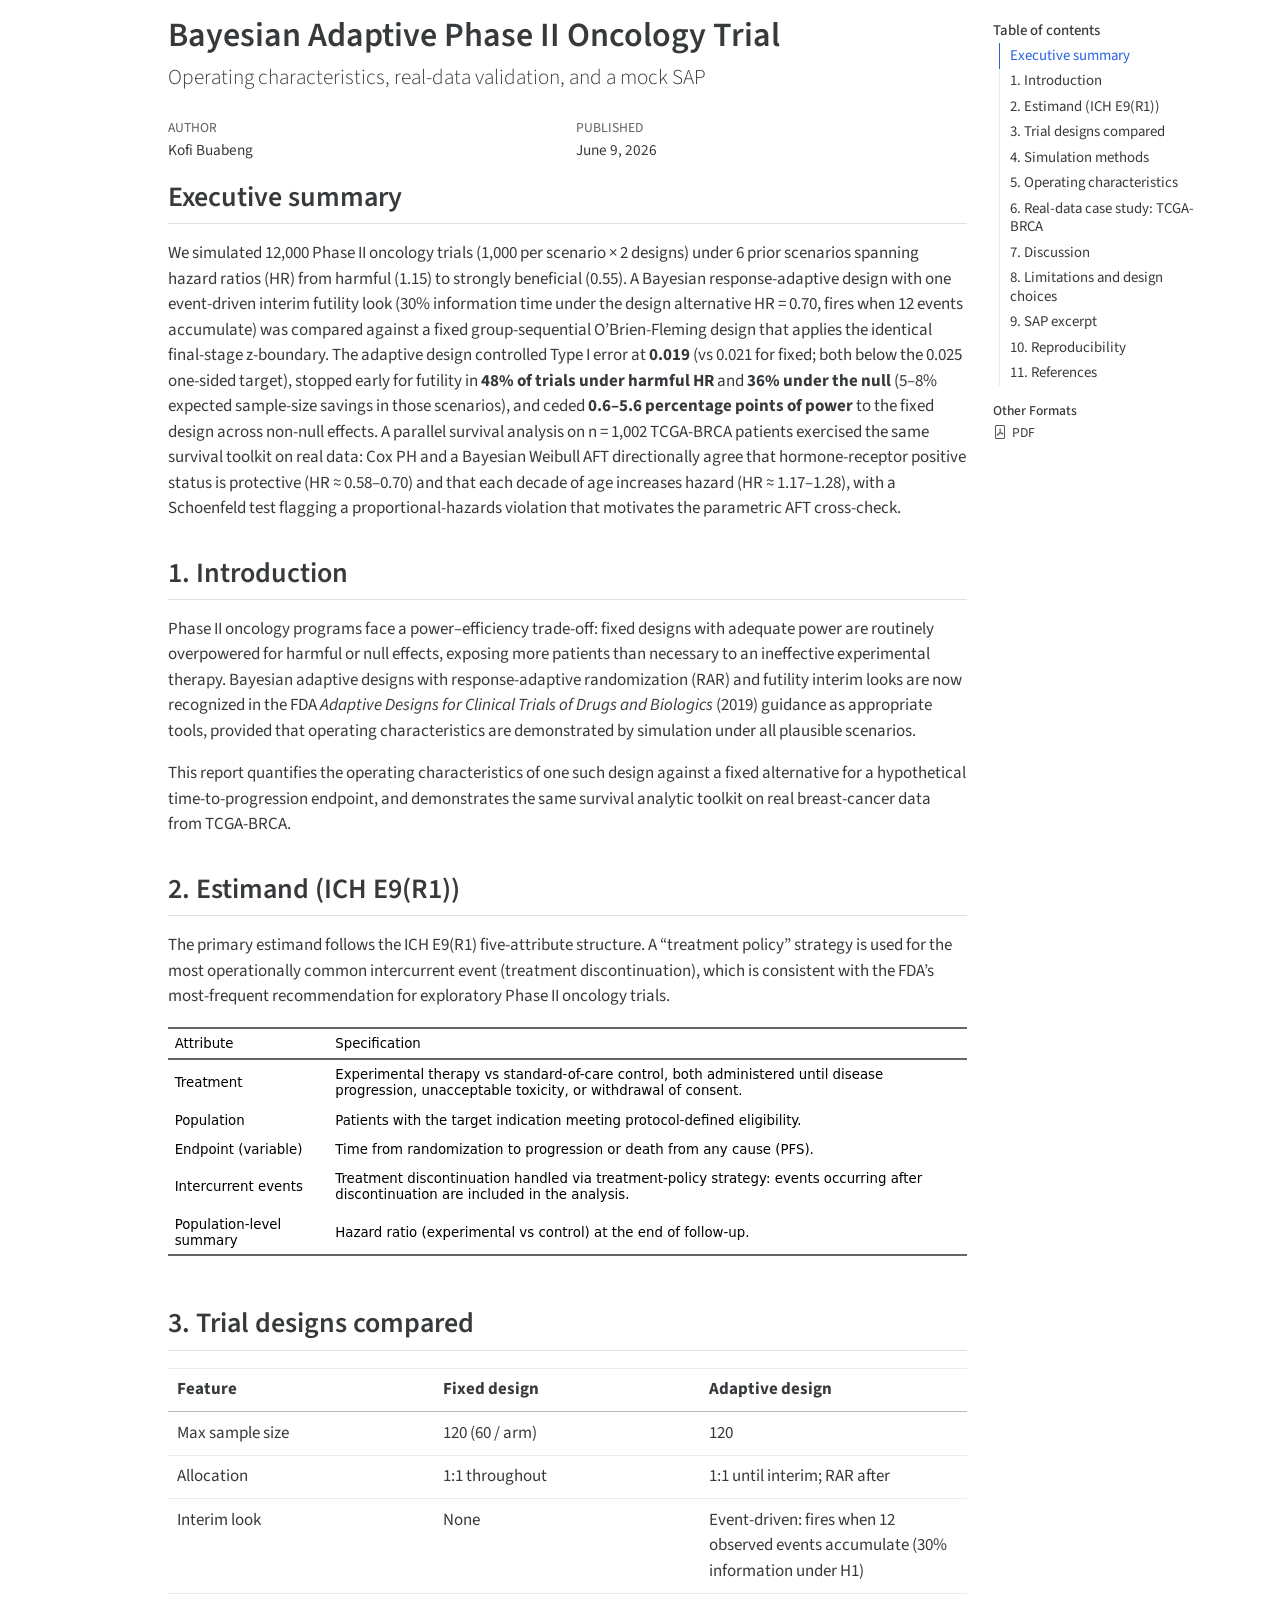
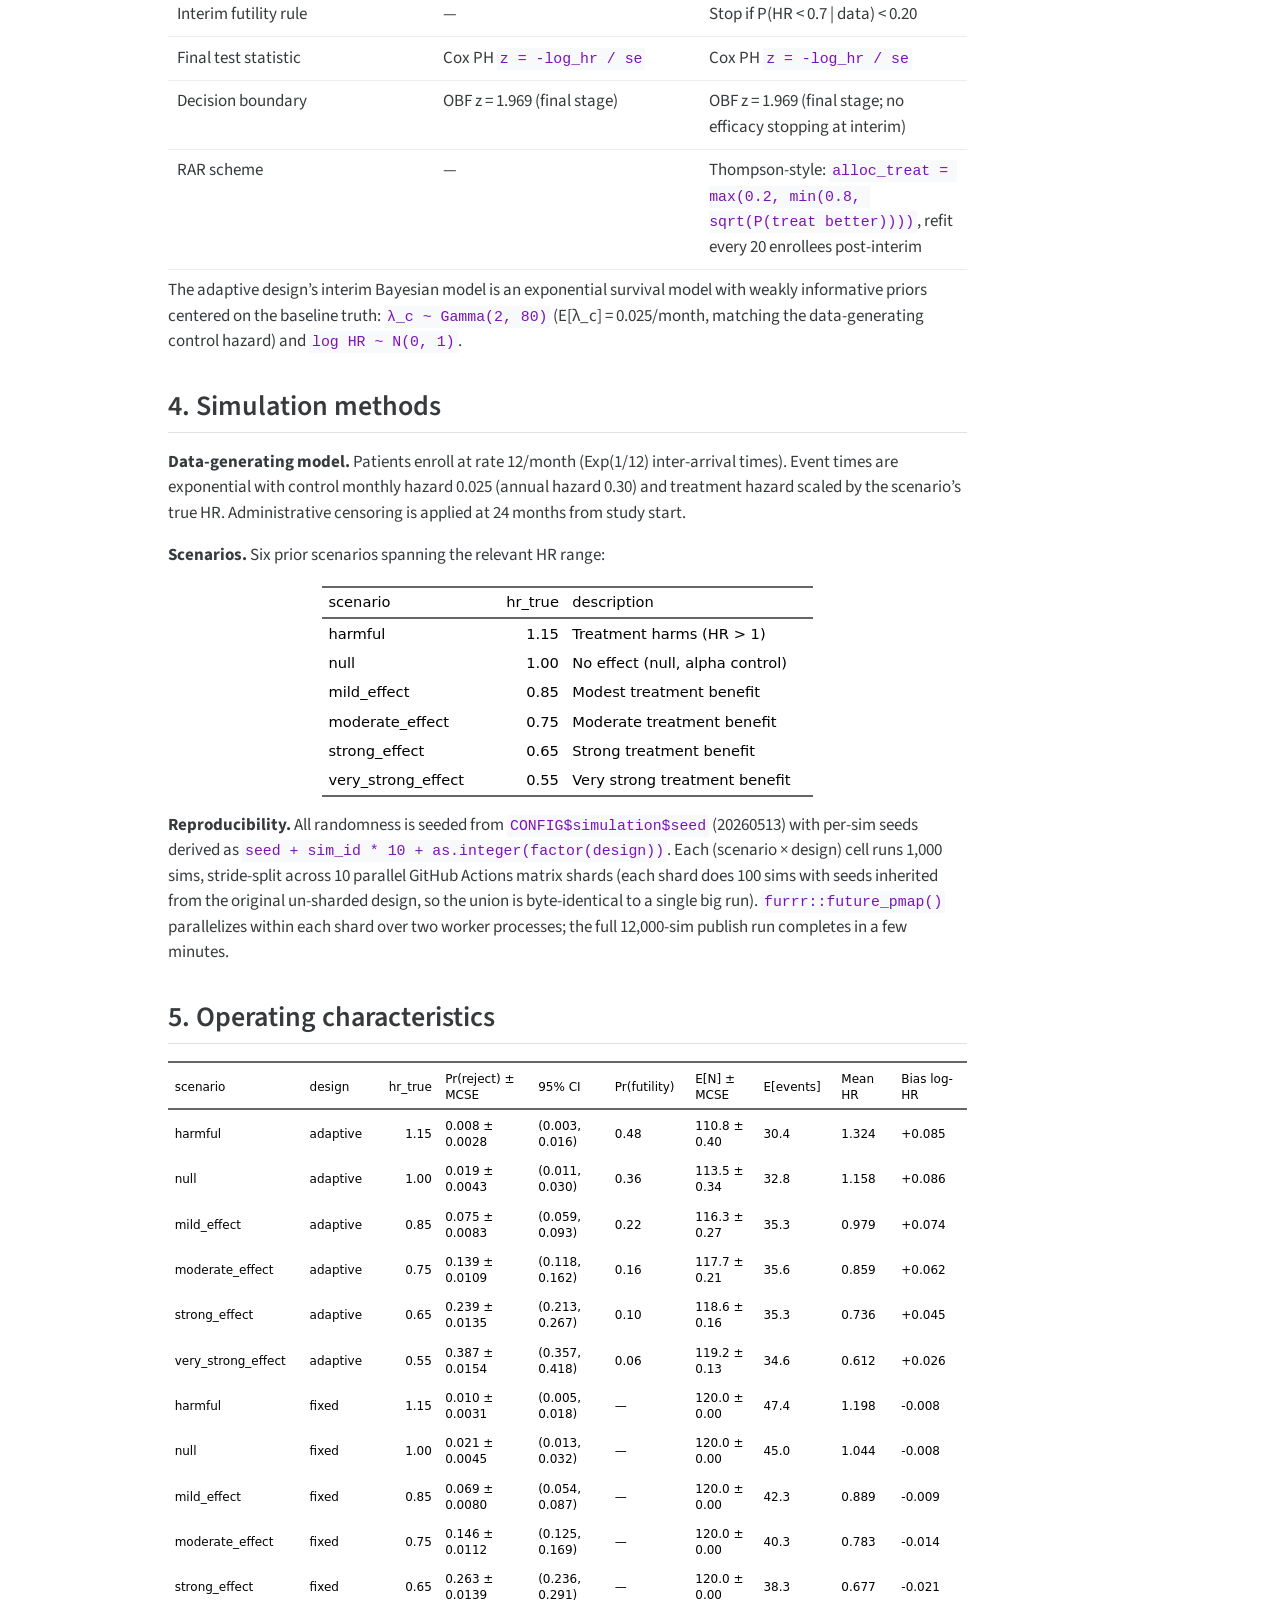
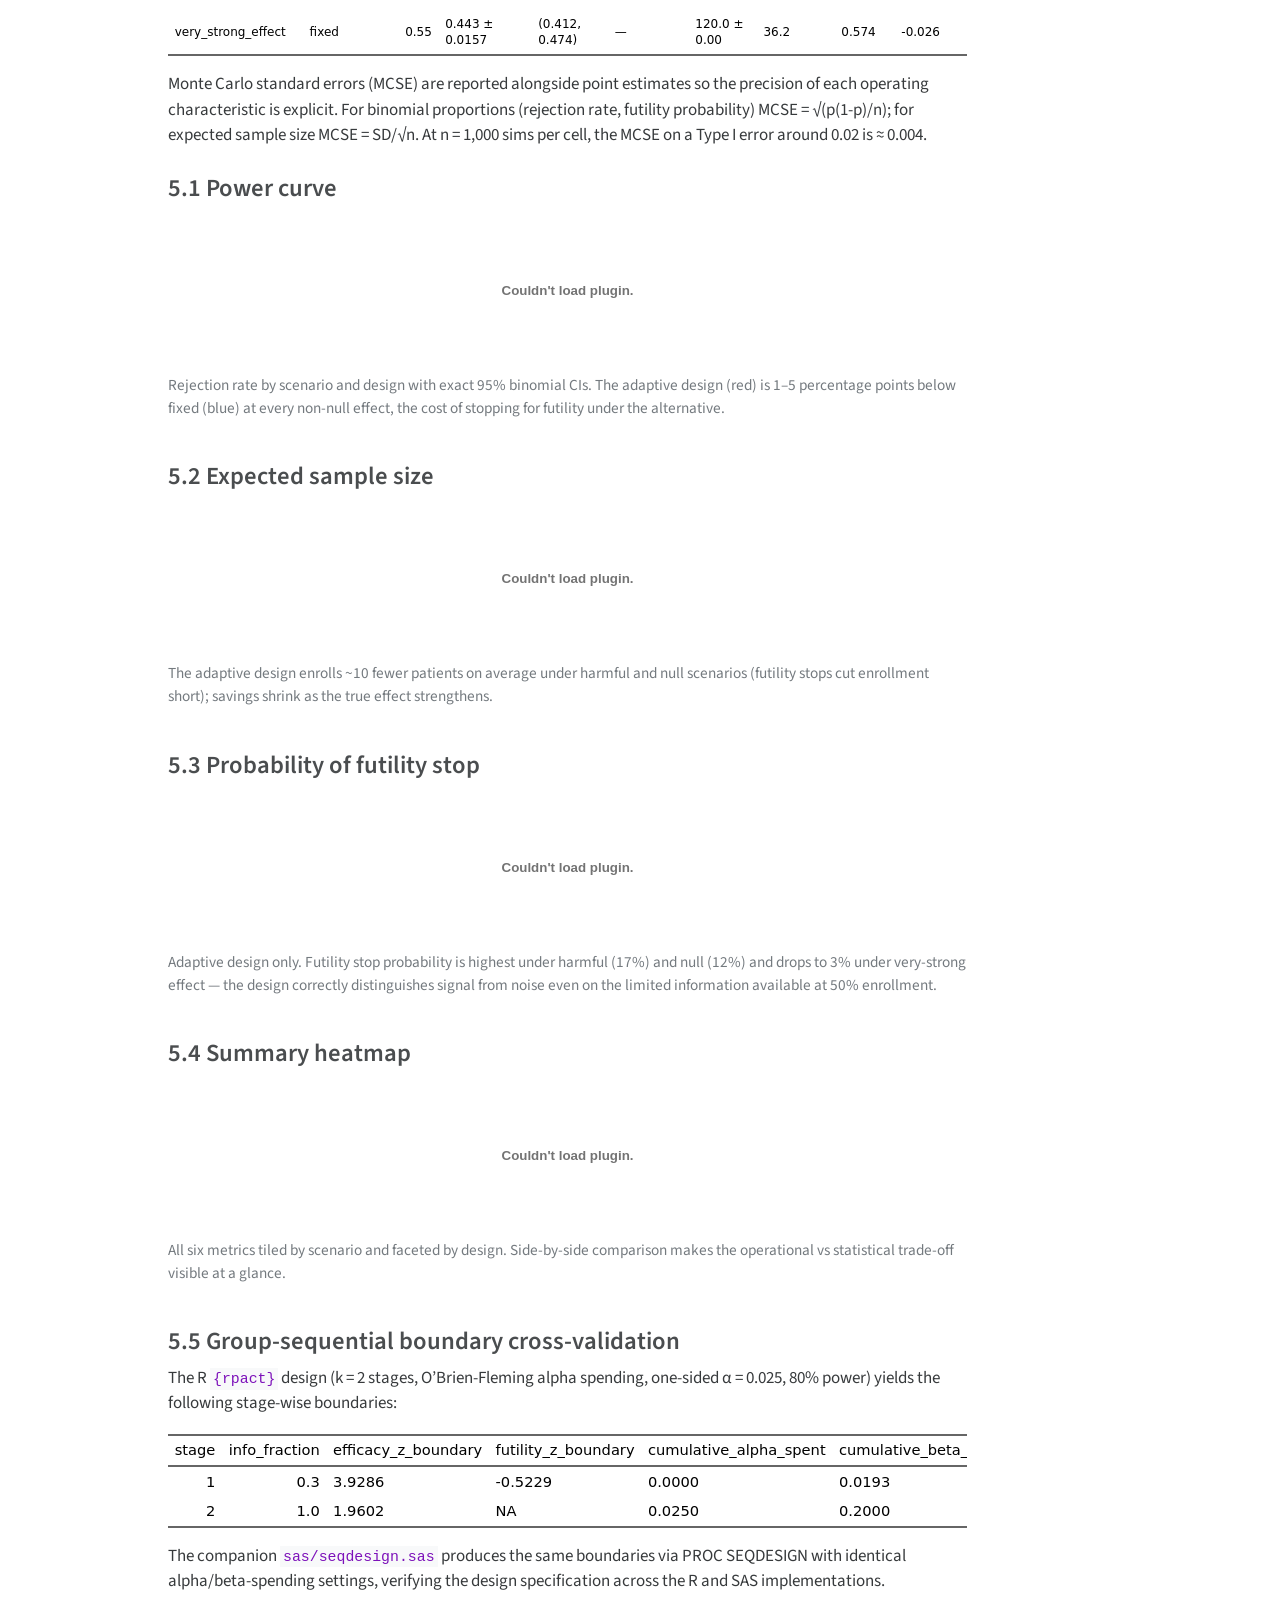
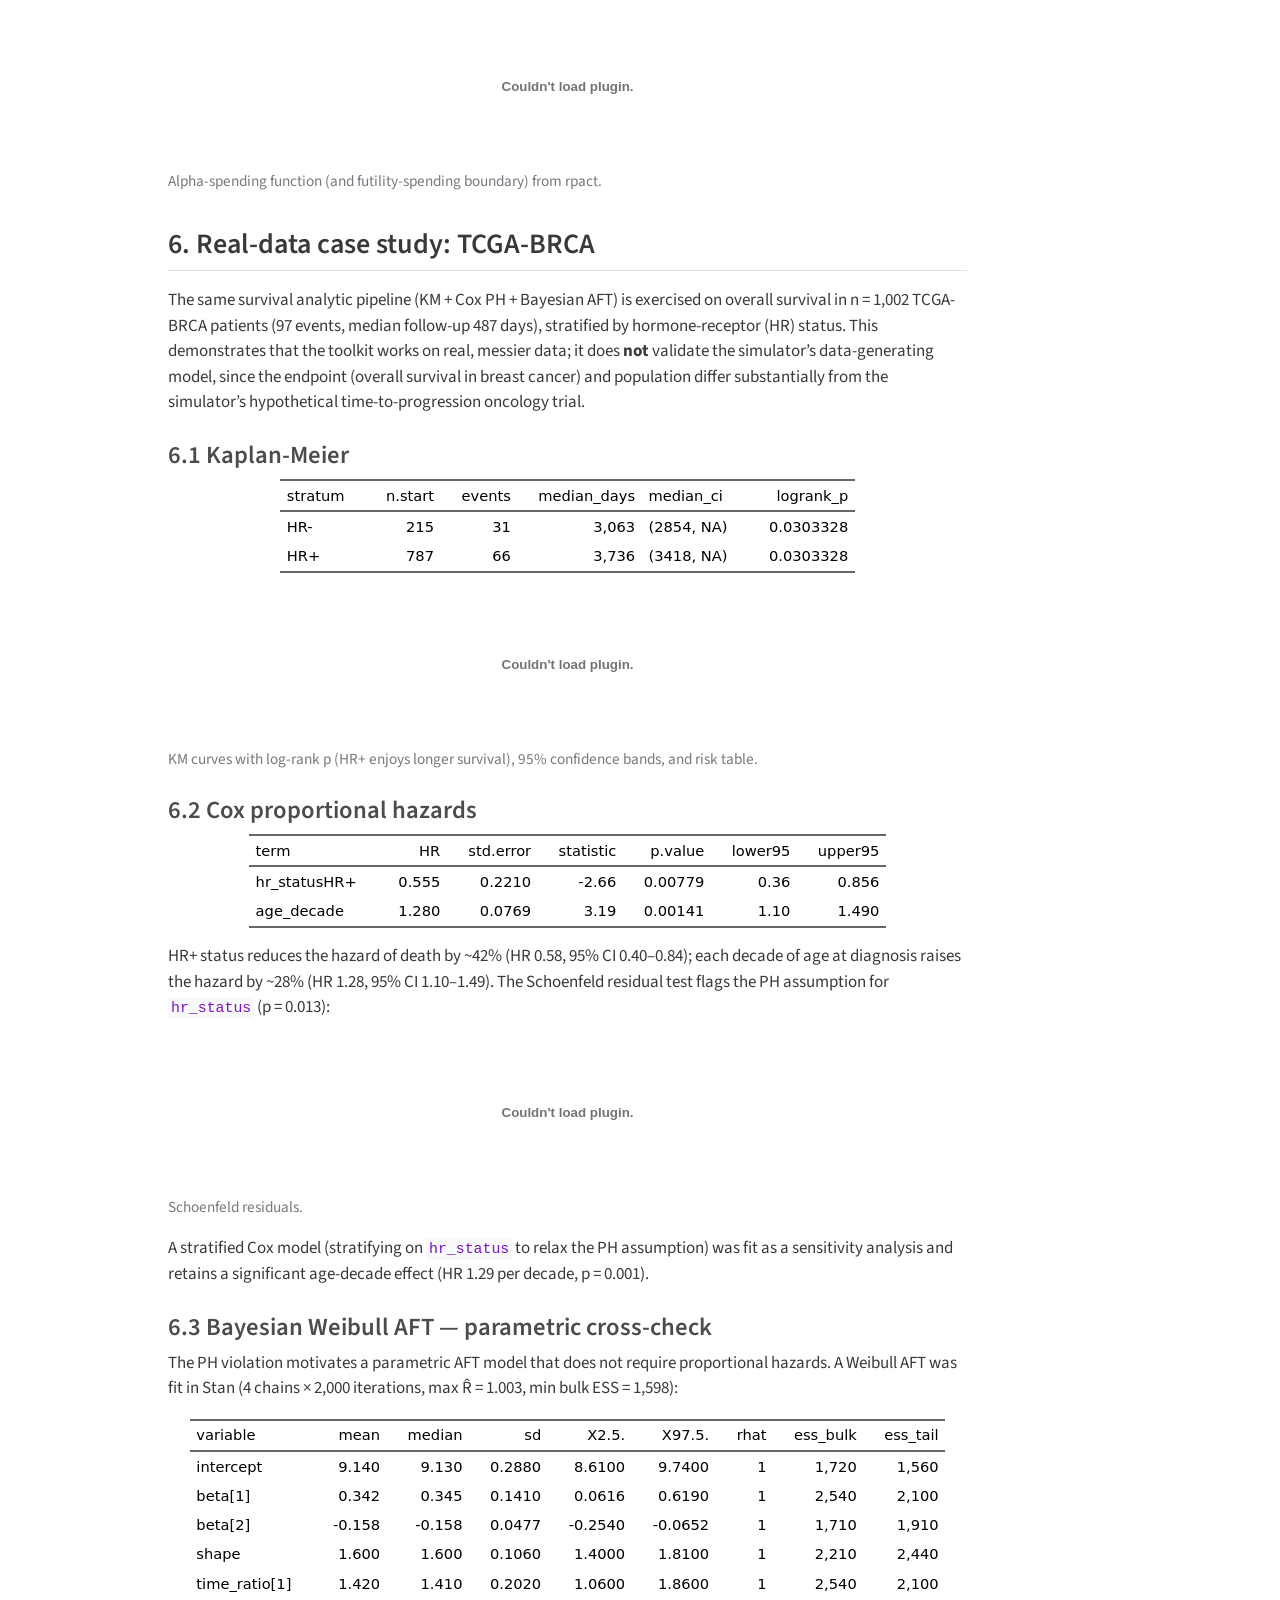
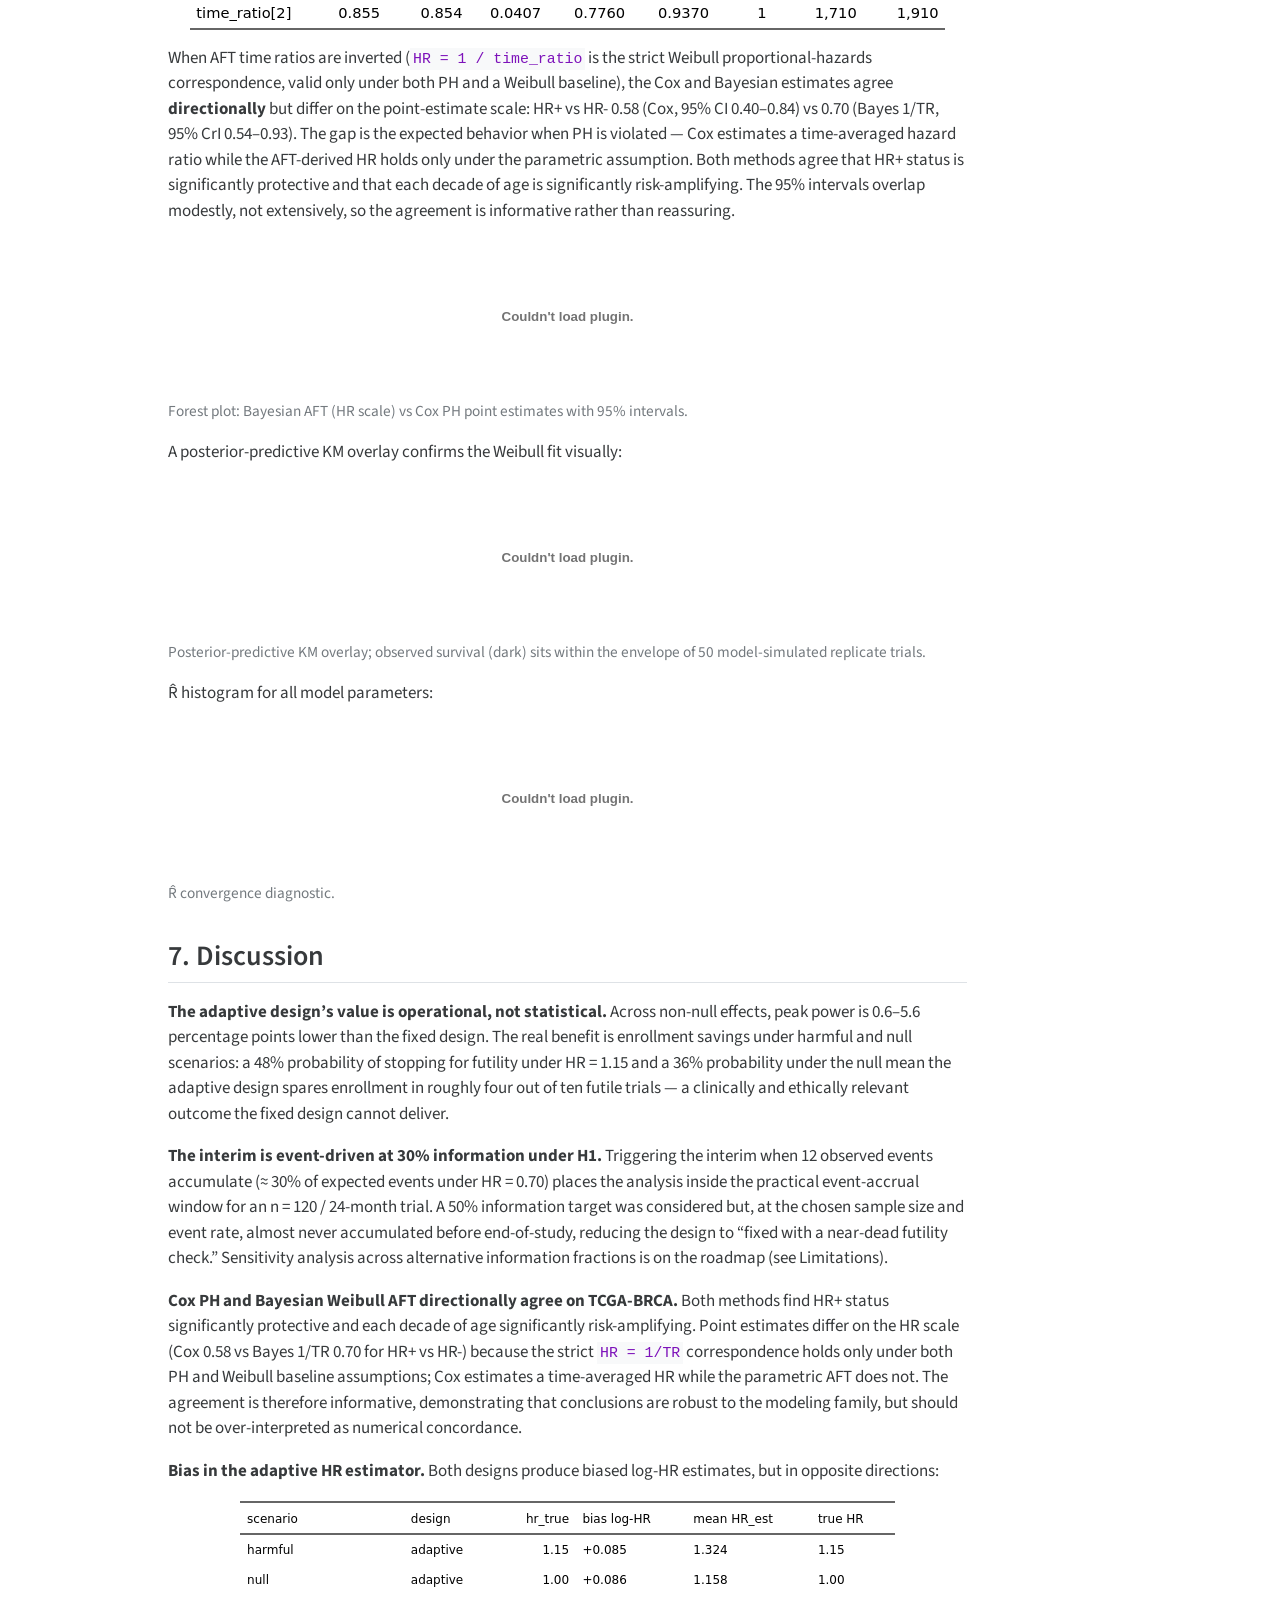
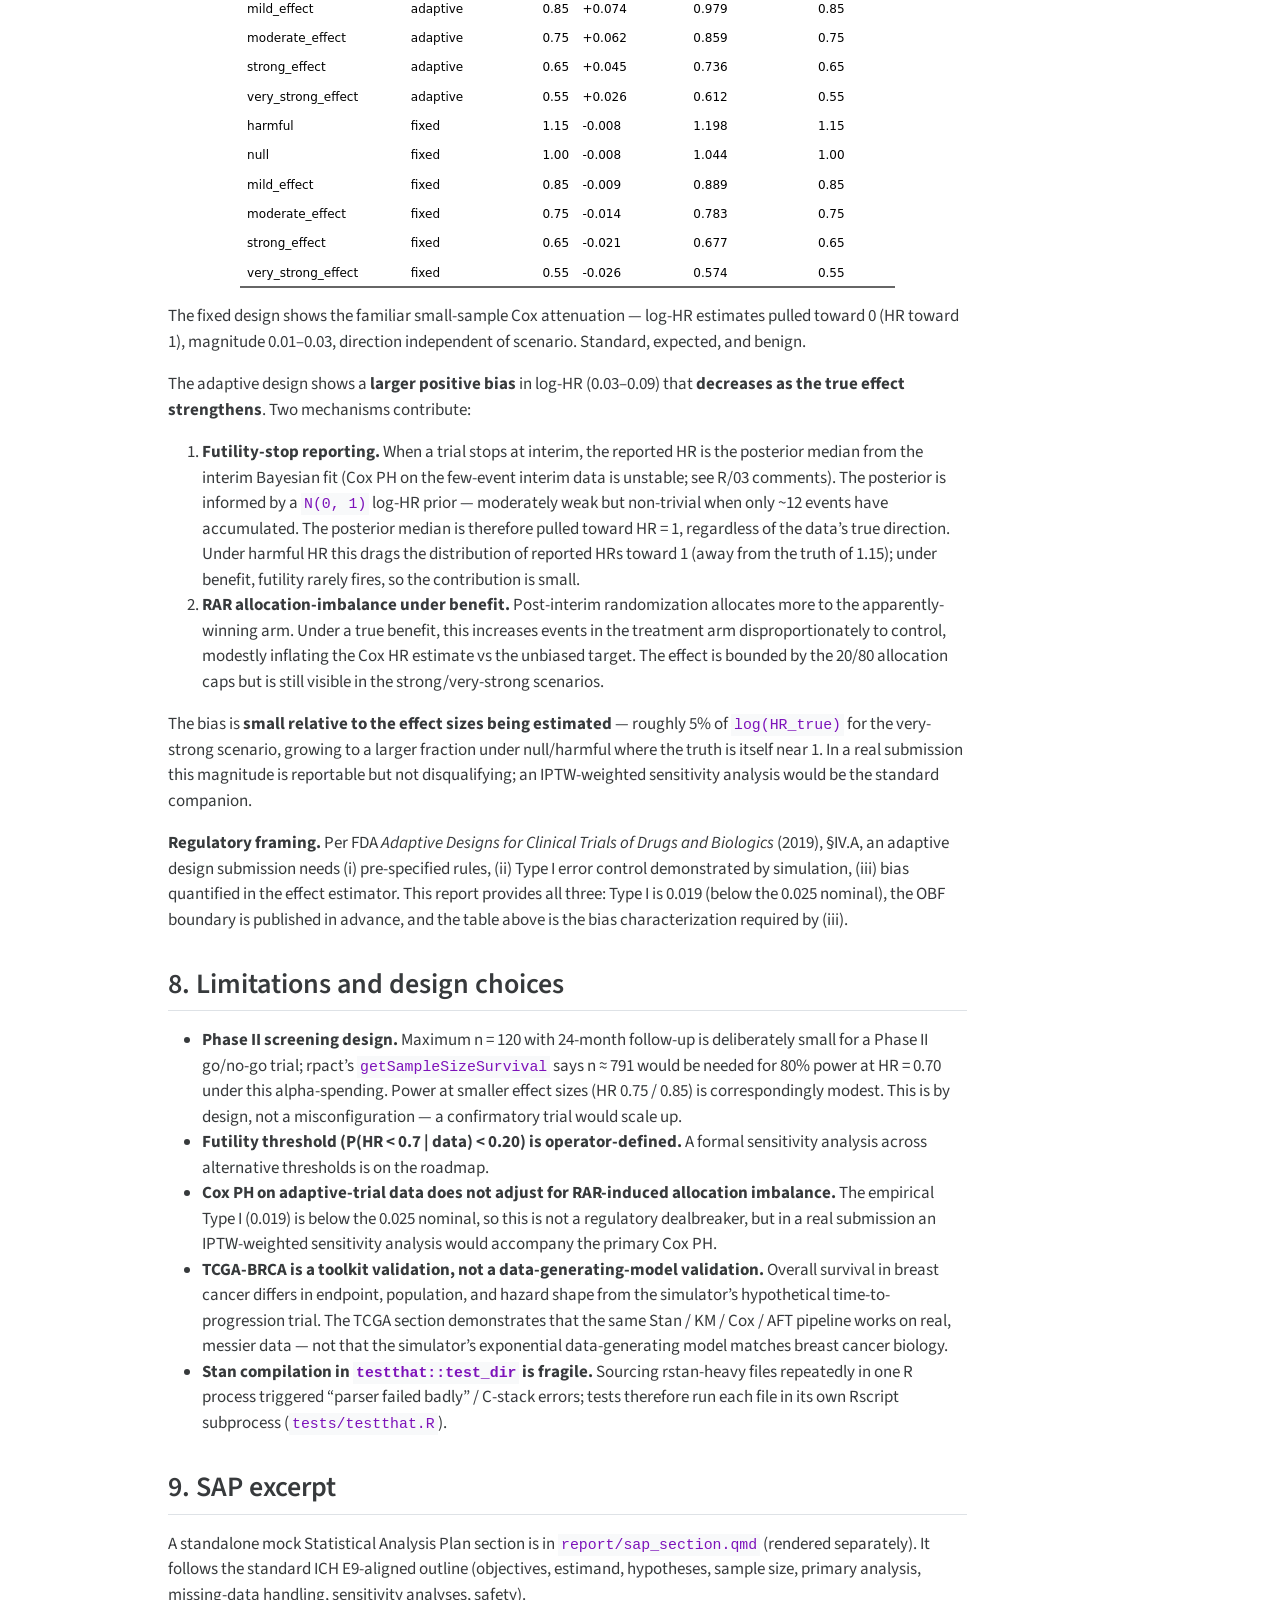
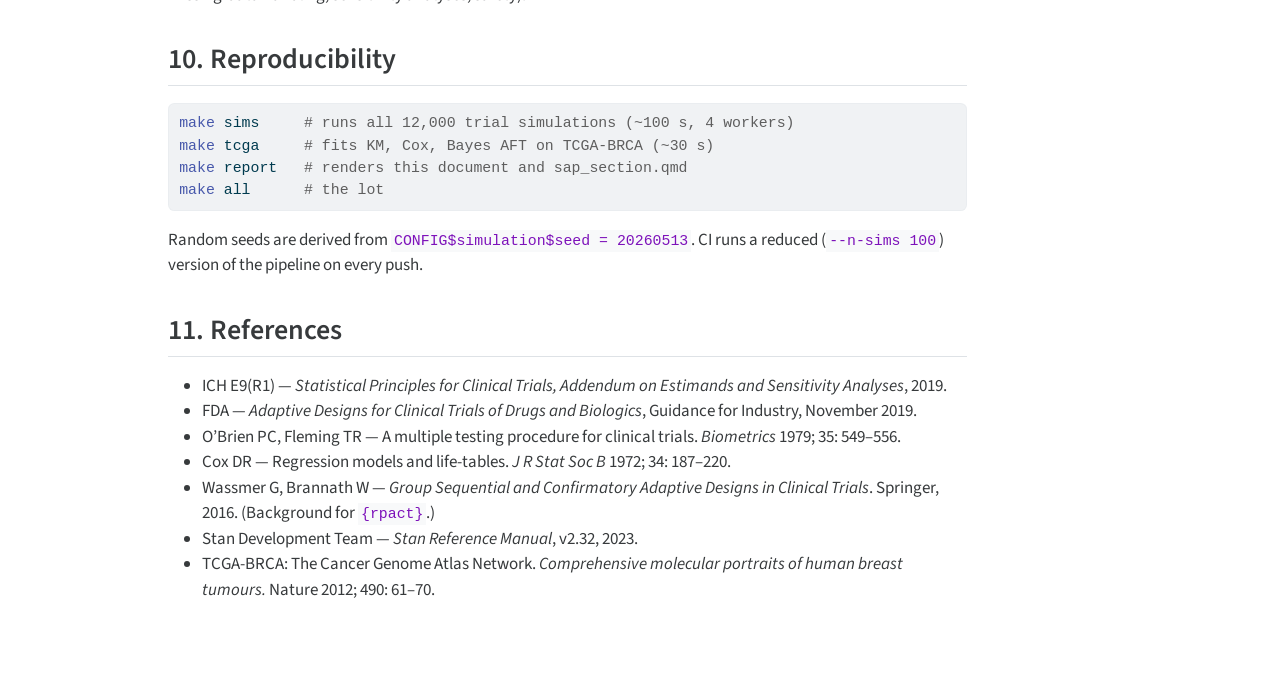
==== commit f73834df: "Correct author name to Kofi Buabeng in the published report Co-Authored-By: Claude Fable 5.1 <norepl" ====
--- a/index.html
+++ b/index.html
@@ -6,7 +6,7 @@
 
 <meta name="viewport" content="width=device-width, initial-scale=1.0, user-scalable=yes">
 
-<meta name="author" content="Cris Taylor">
+<meta name="author" content="Kofi Buabeng">
 <meta name="dcterms.date" content="2026-06-09">
 
 <title>Bayesian Adaptive Phase II Oncology Trial</title>
@@ -125,7 +125,7 @@
     <div>
     <div class="quarto-title-meta-heading">Author</div>
     <div class="quarto-title-meta-contents">
-             <p>Cris Taylor </p>
+             <p>Kofi Buabeng </p>
           </div>
   </div>
     
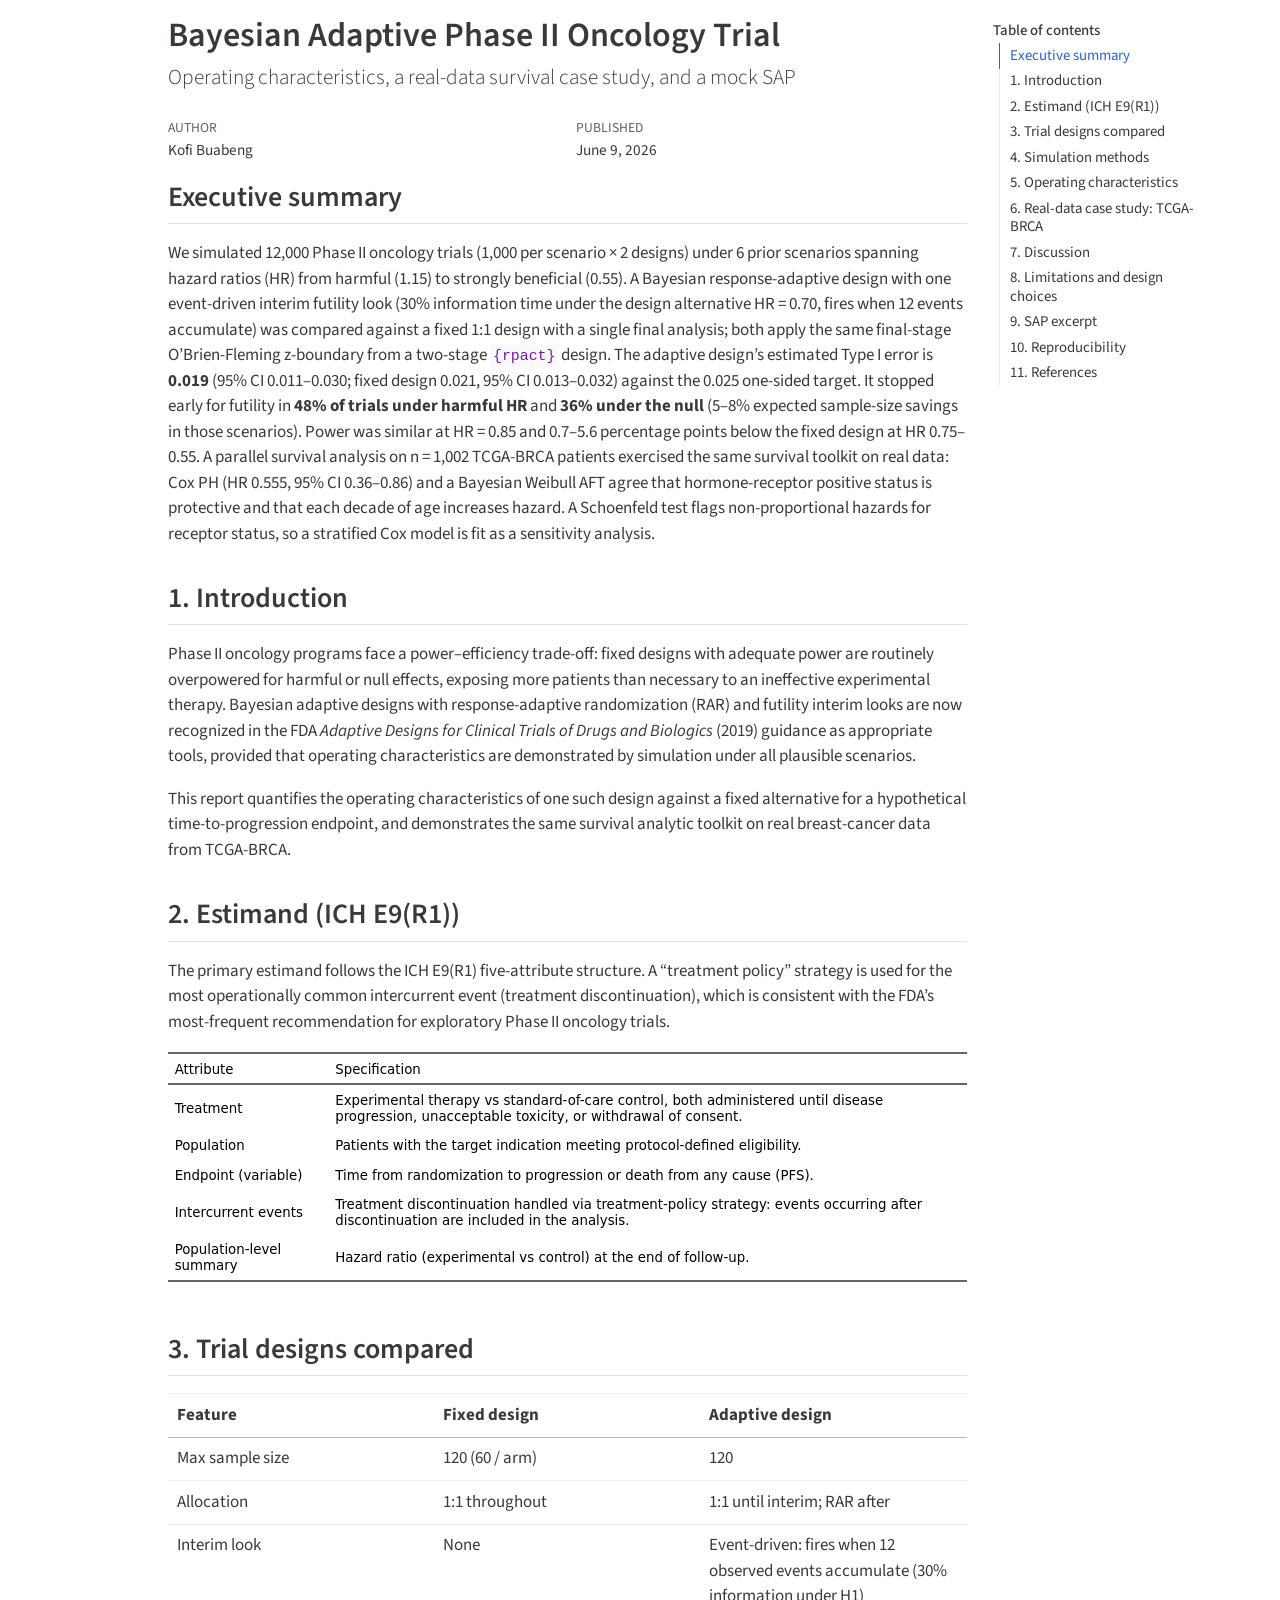
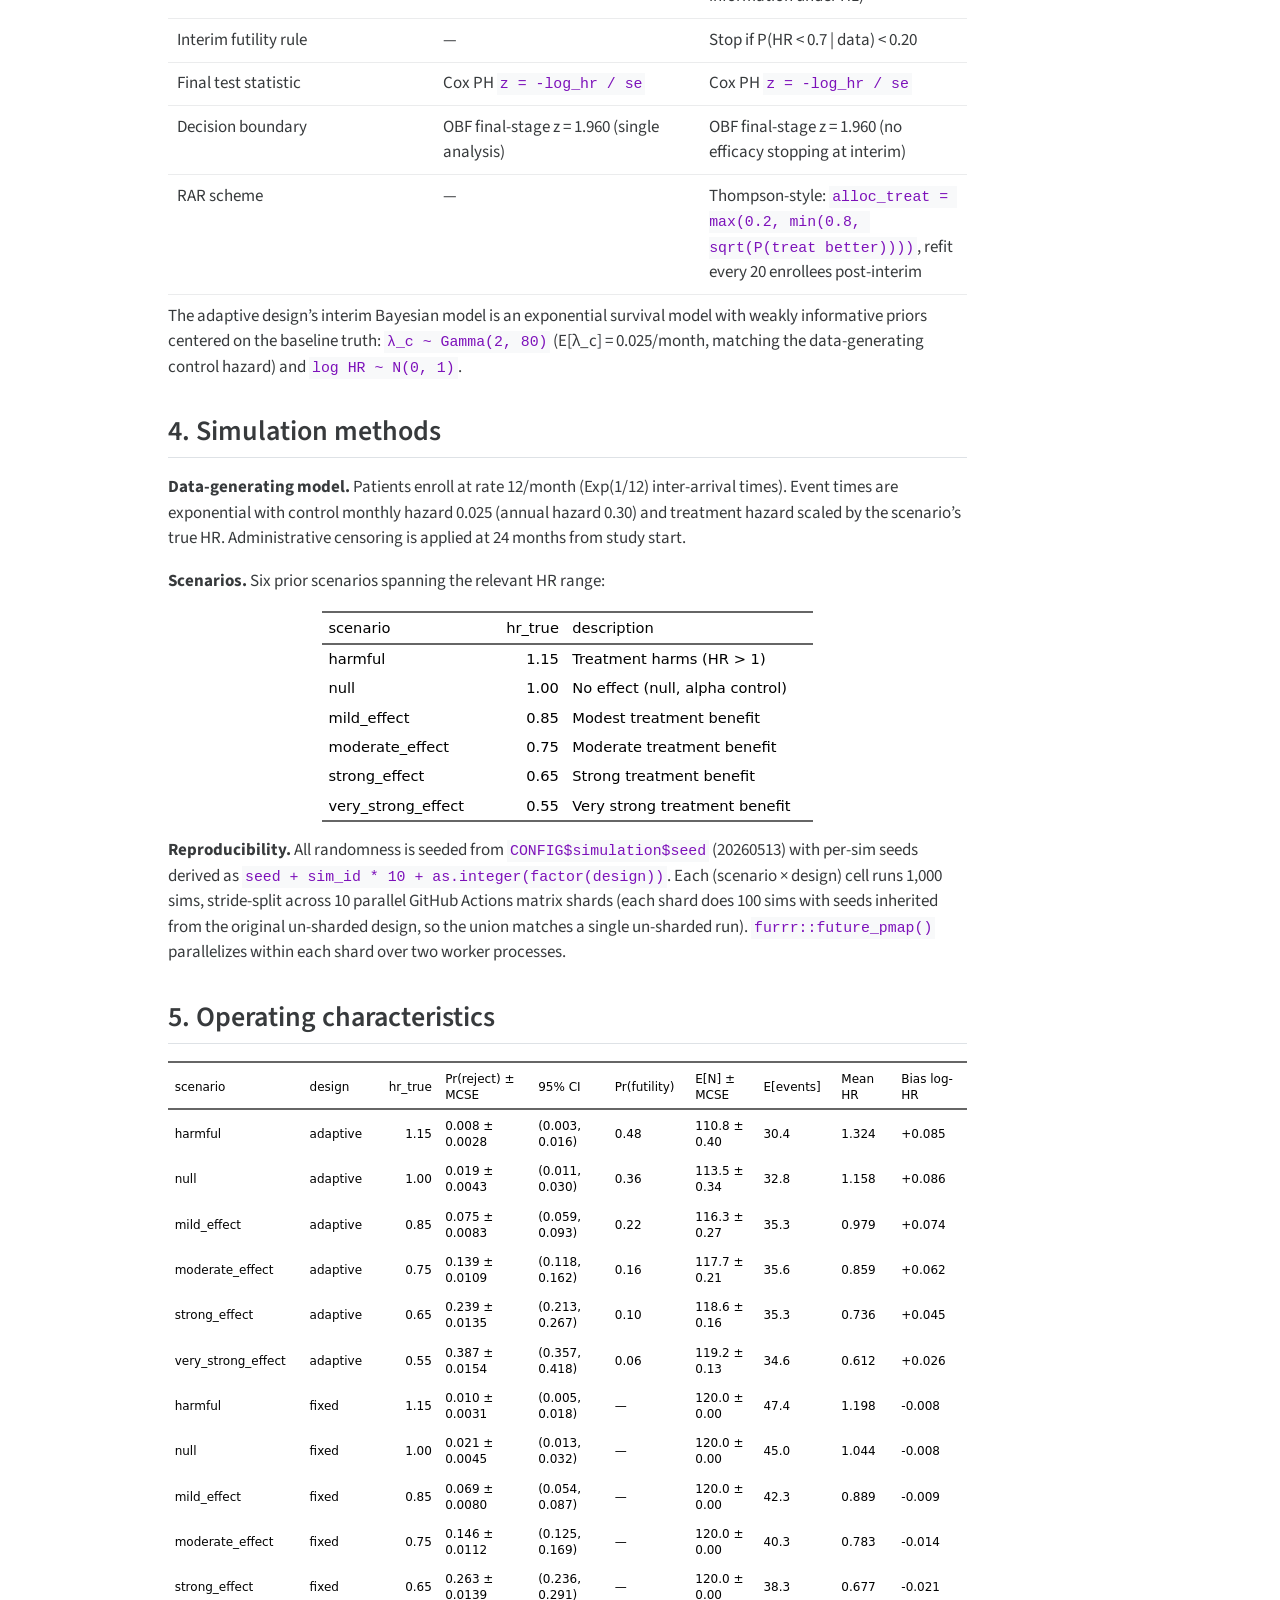
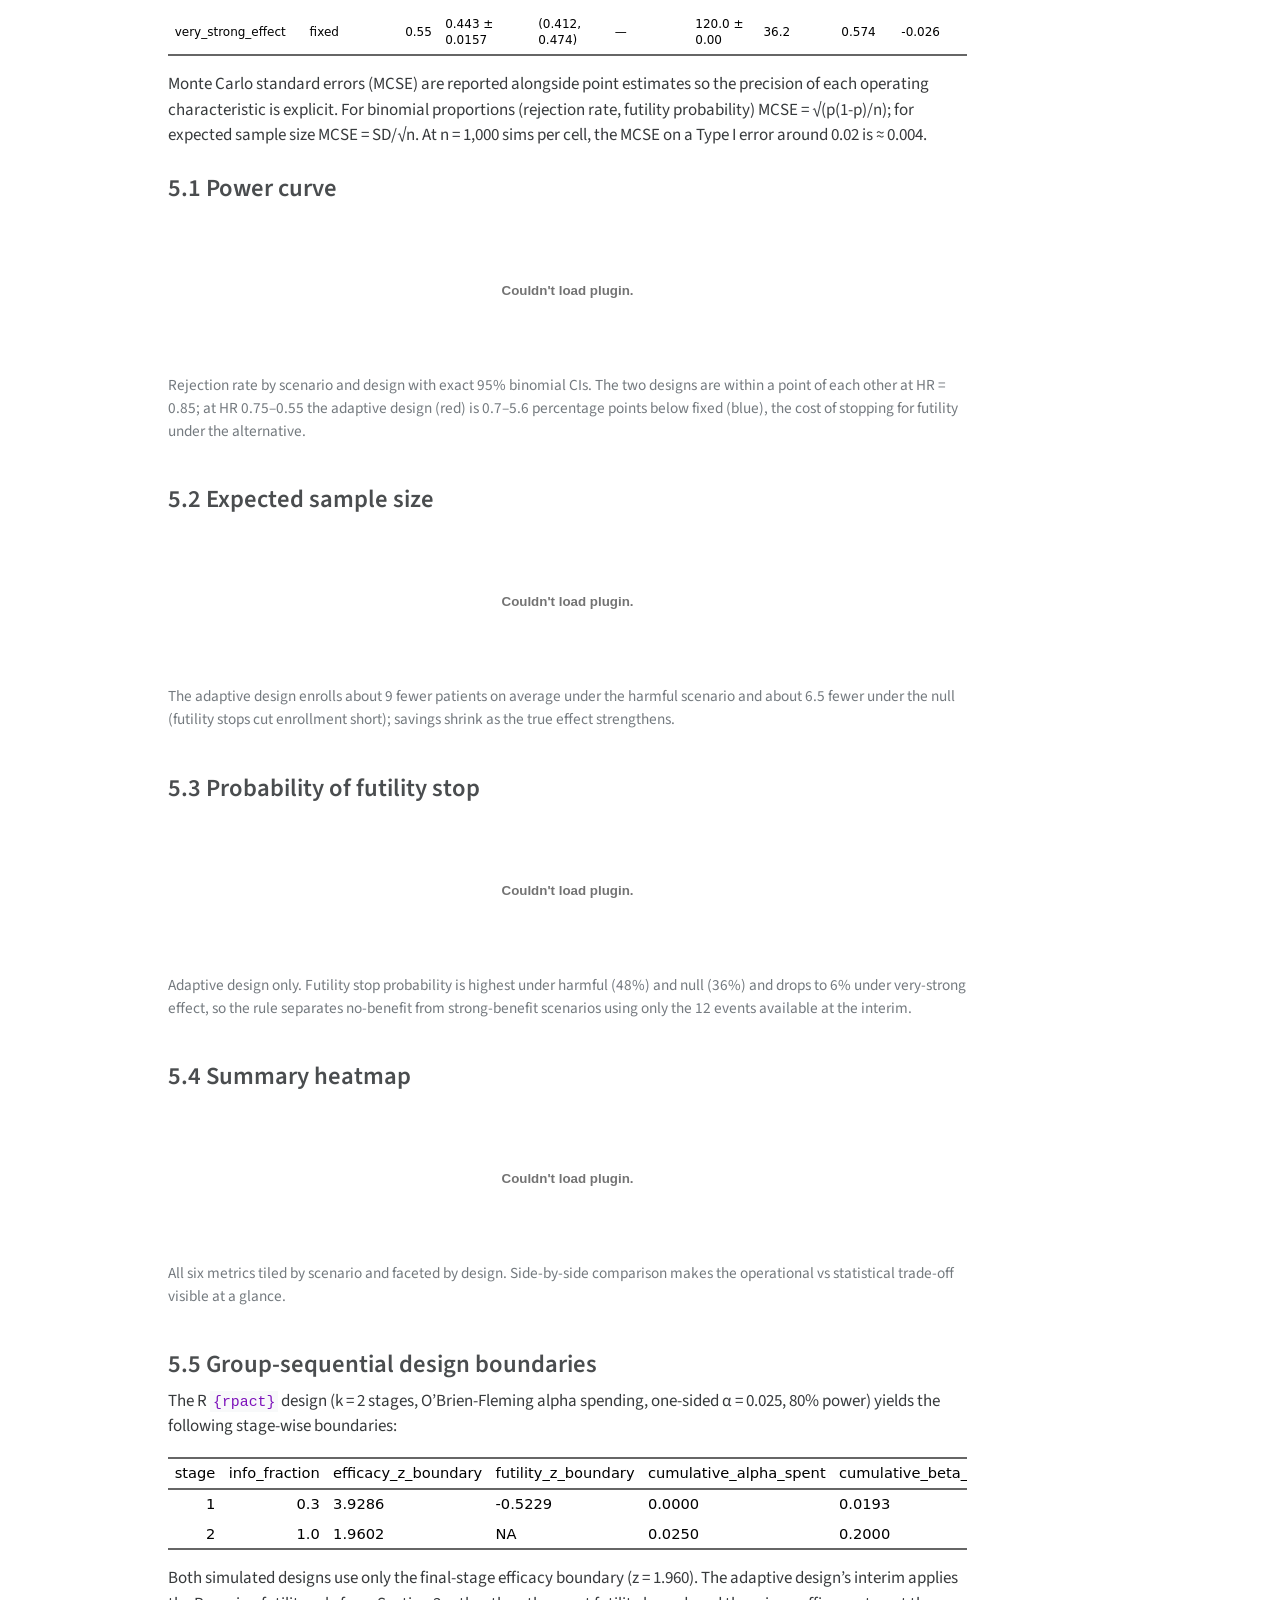
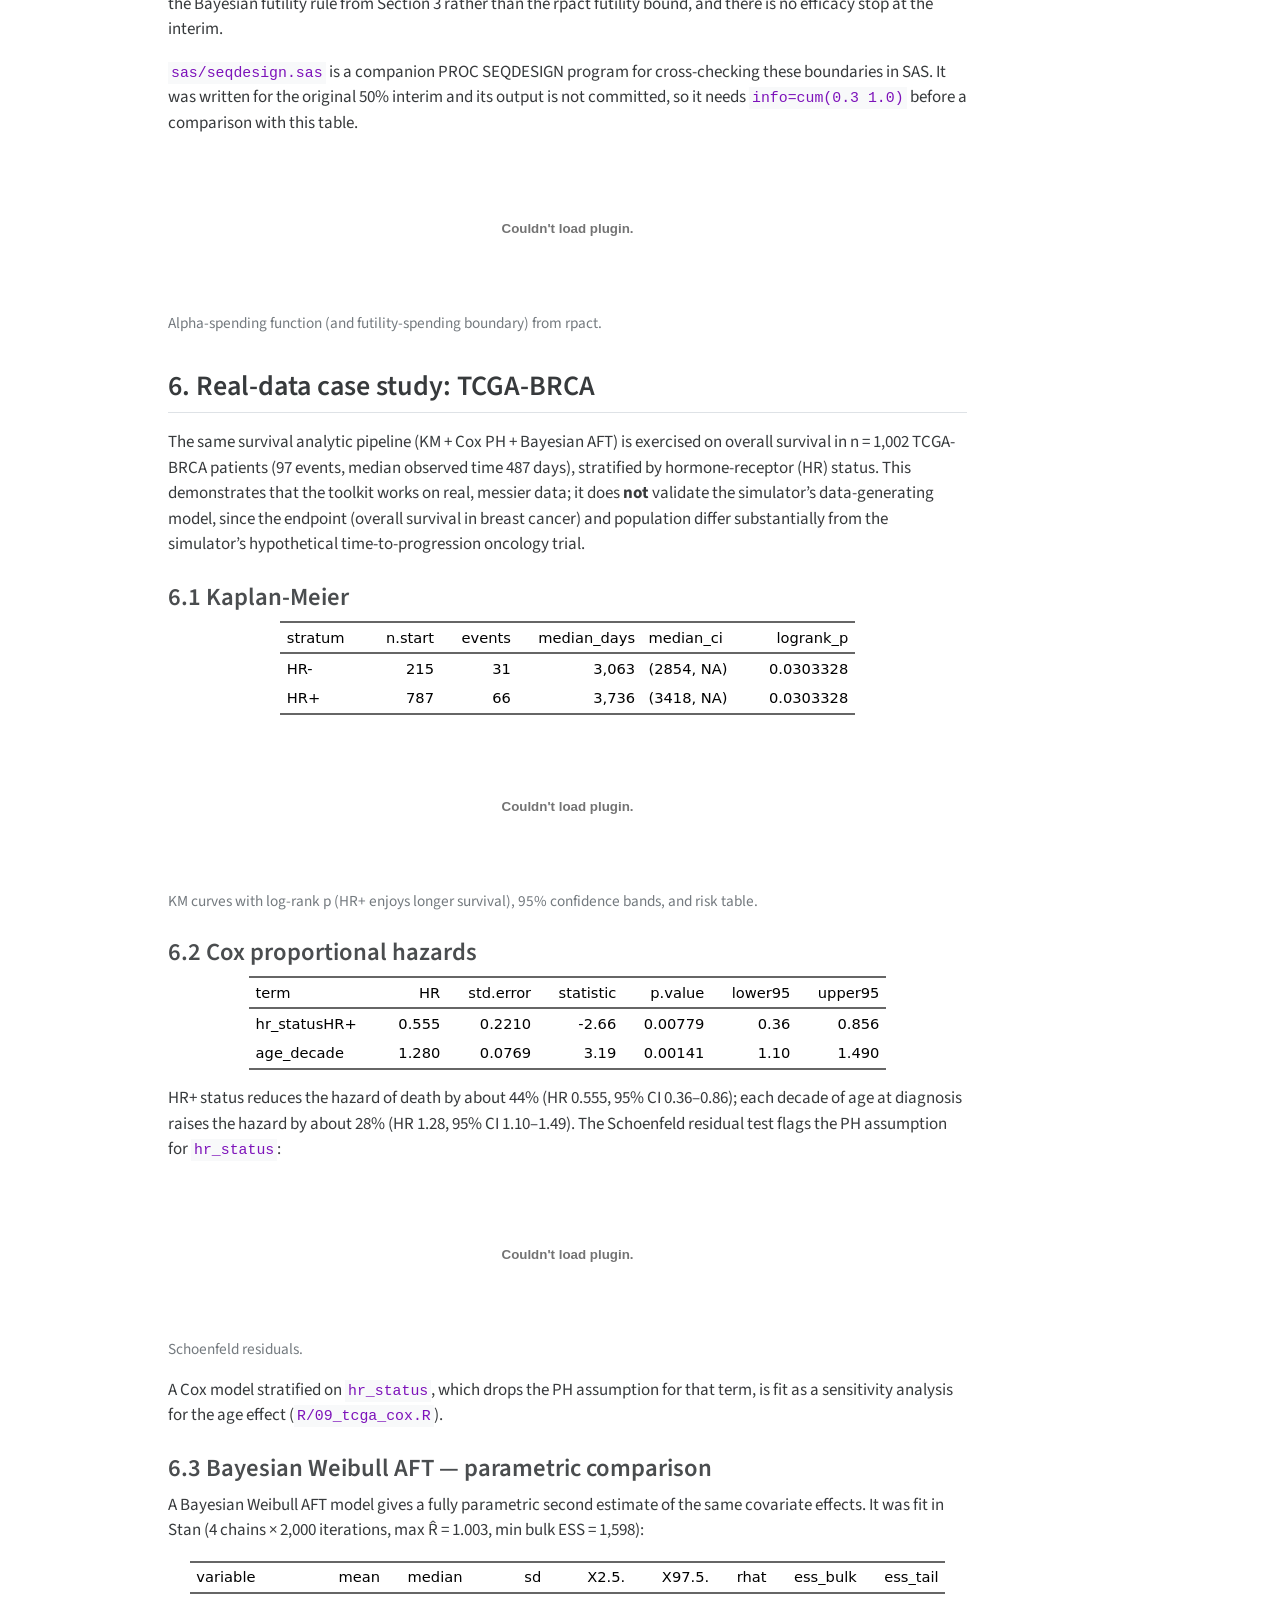
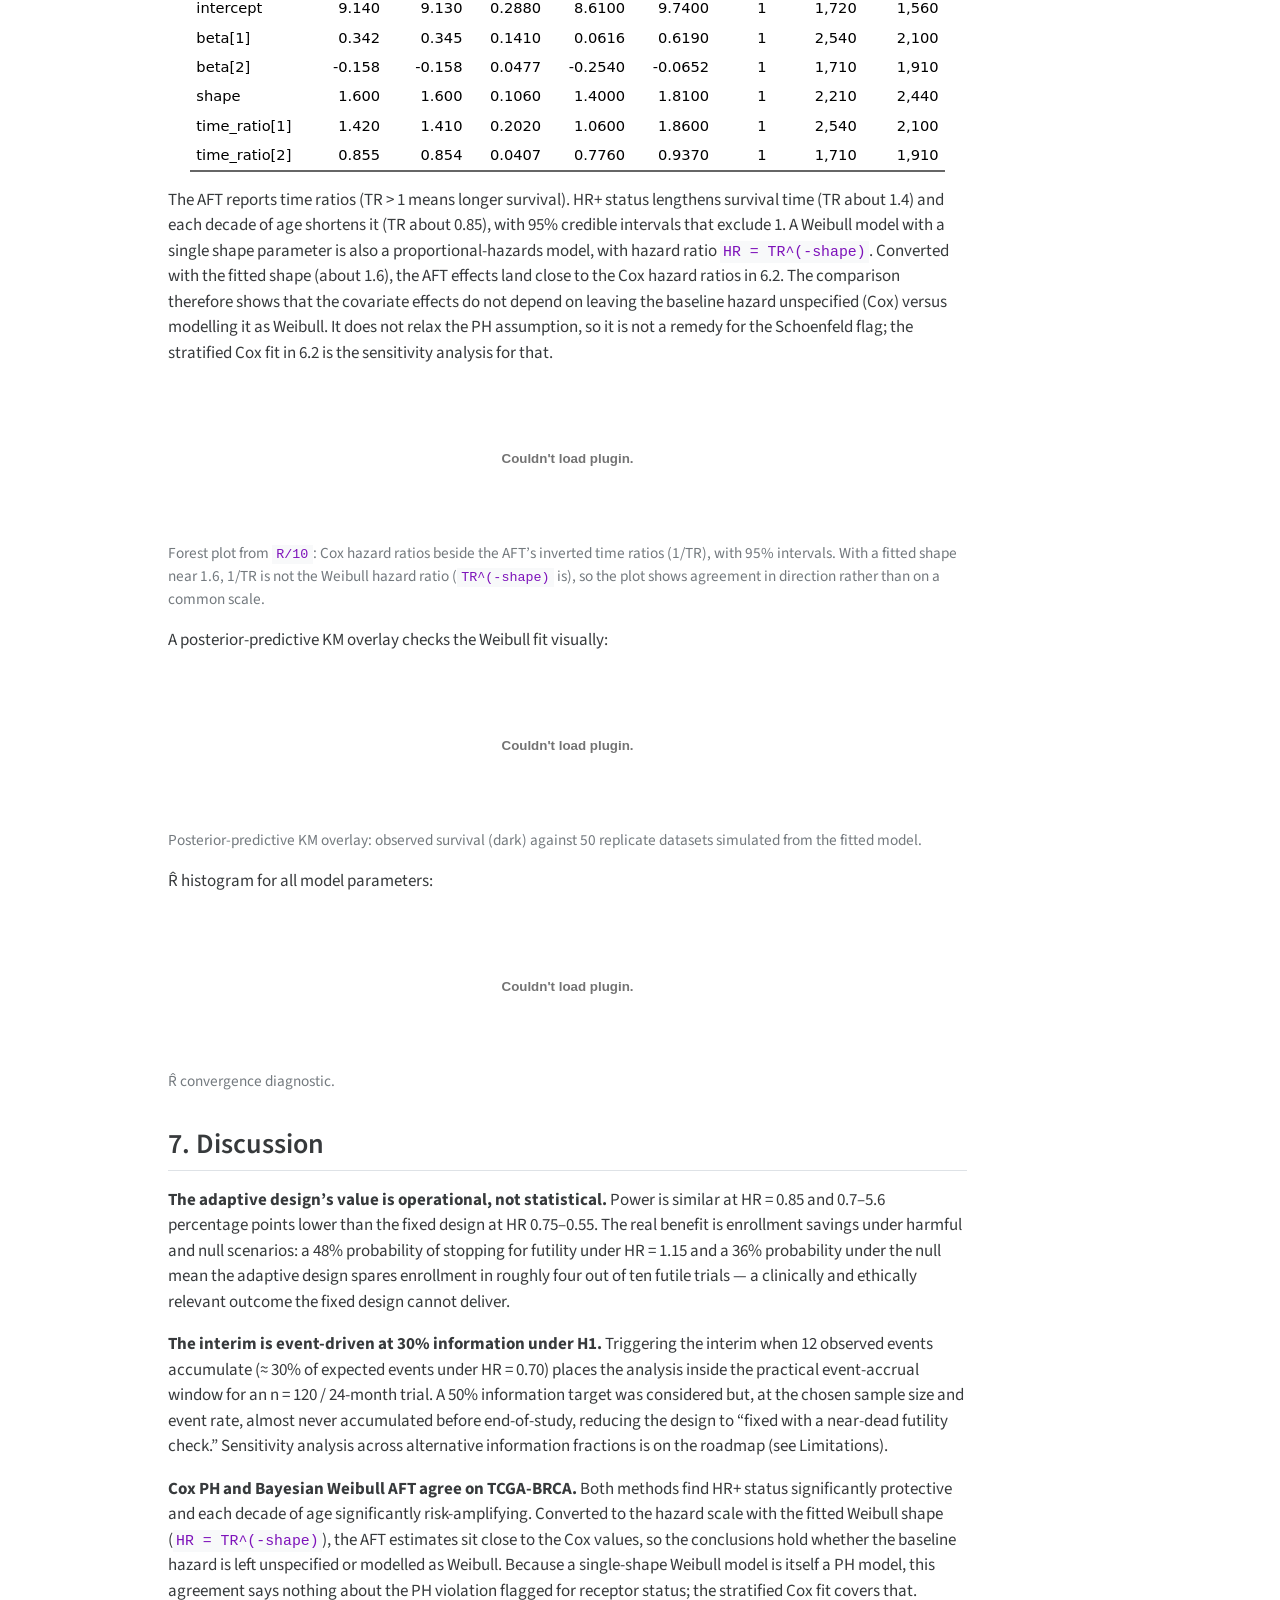
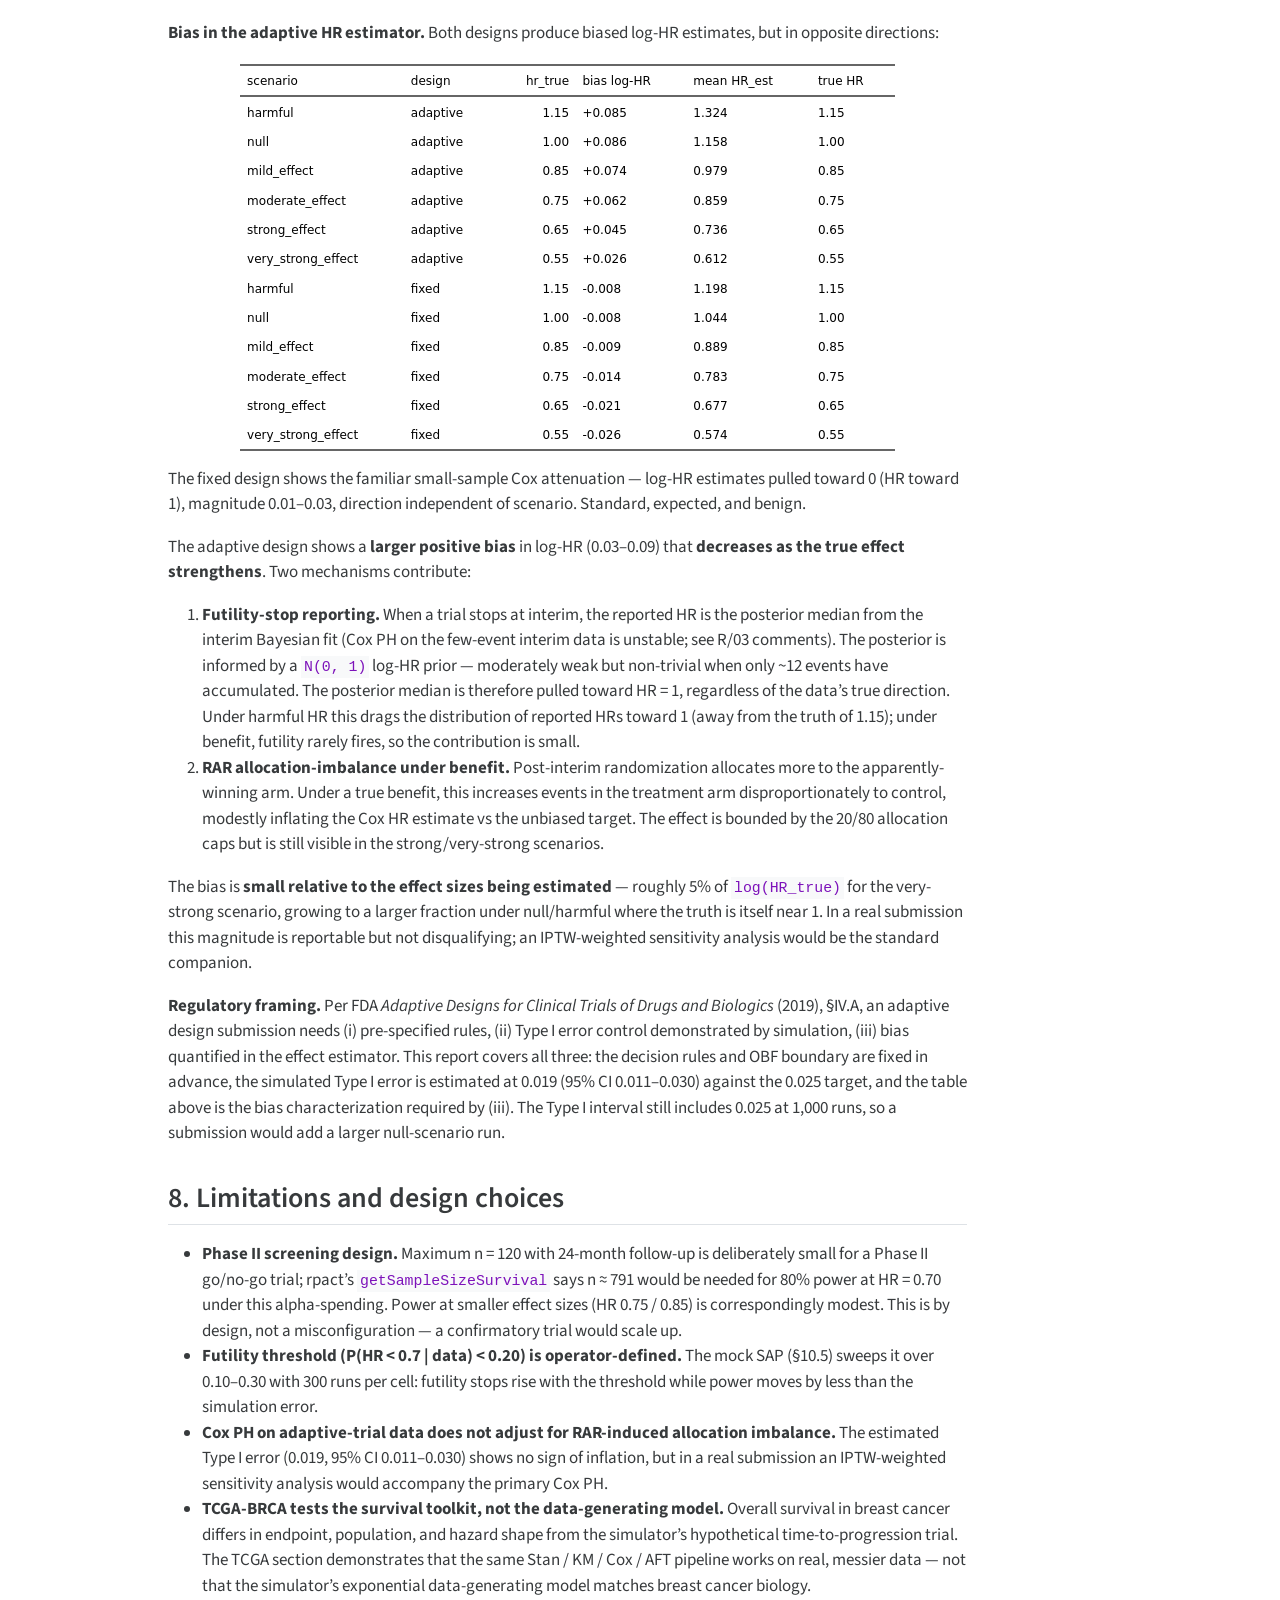
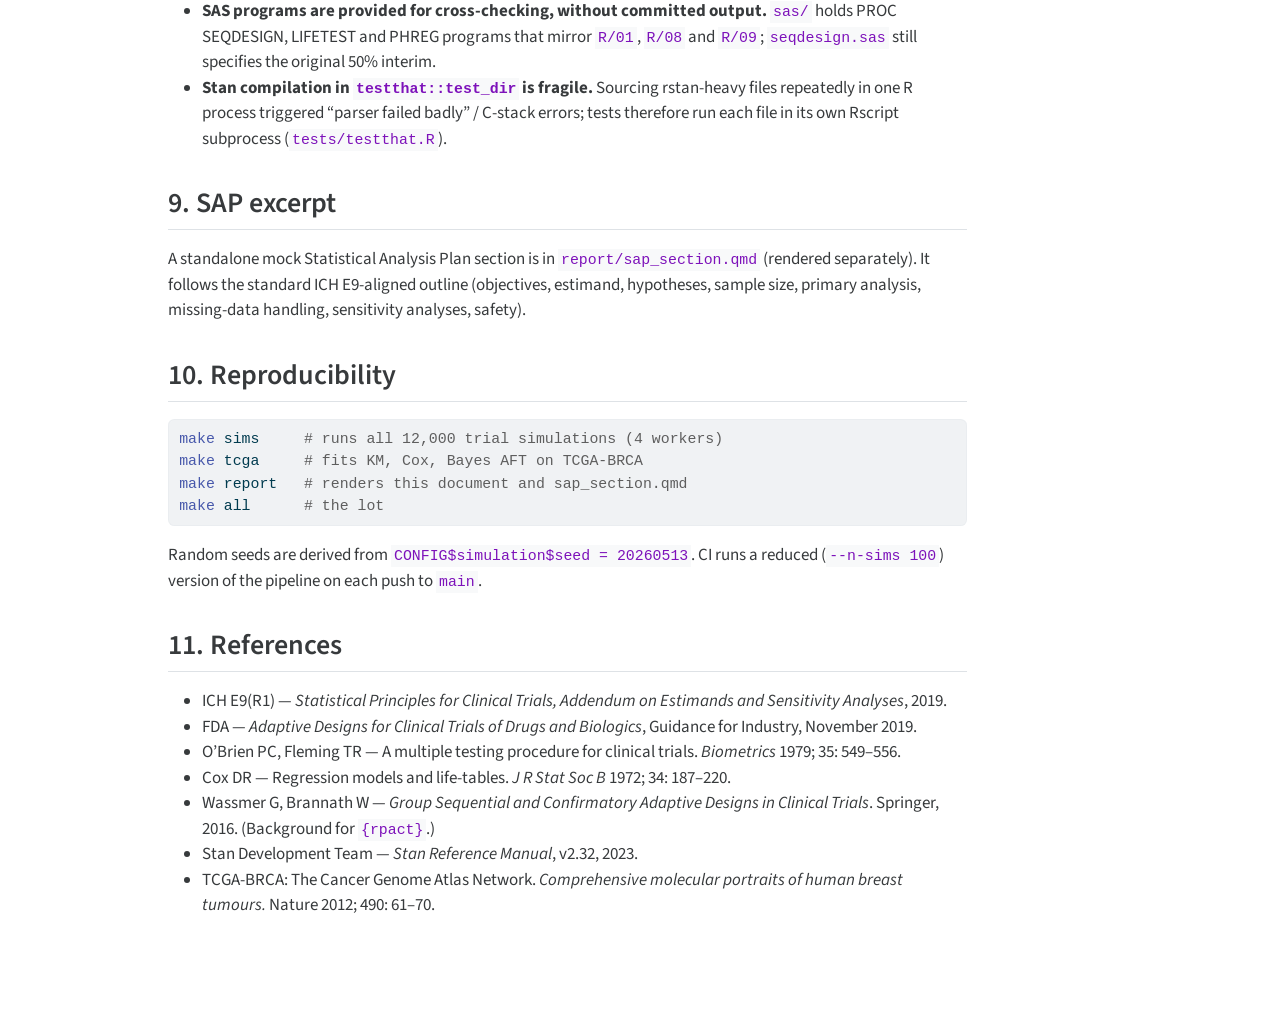
==== commit dcdae7a5: "apply the main wording fixes to the published report same corrections as main (type i as an estimate" ====
--- a/index.html
+++ b/index.html
@@ -94,13 +94,13 @@
   <li><a href="#expected-sample-size" id="toc-expected-sample-size" class="nav-link" data-scroll-target="#expected-sample-size">5.2 Expected sample size</a></li>
   <li><a href="#probability-of-futility-stop" id="toc-probability-of-futility-stop" class="nav-link" data-scroll-target="#probability-of-futility-stop">5.3 Probability of futility stop</a></li>
   <li><a href="#summary-heatmap" id="toc-summary-heatmap" class="nav-link" data-scroll-target="#summary-heatmap">5.4 Summary heatmap</a></li>
-  <li><a href="#group-sequential-boundary-cross-validation" id="toc-group-sequential-boundary-cross-validation" class="nav-link" data-scroll-target="#group-sequential-boundary-cross-validation">5.5 Group-sequential boundary cross-validation</a></li>
+  <li><a href="#group-sequential-design-boundaries" id="toc-group-sequential-design-boundaries" class="nav-link" data-scroll-target="#group-sequential-design-boundaries">5.5 Group-sequential design boundaries</a></li>
   </ul></li>
   <li><a href="#real-data-case-study-tcga-brca" id="toc-real-data-case-study-tcga-brca" class="nav-link" data-scroll-target="#real-data-case-study-tcga-brca">6. Real-data case study: TCGA-BRCA</a>
   <ul class="collapse">
   <li><a href="#kaplan-meier" id="toc-kaplan-meier" class="nav-link" data-scroll-target="#kaplan-meier">6.1 Kaplan-Meier</a></li>
   <li><a href="#cox-proportional-hazards" id="toc-cox-proportional-hazards" class="nav-link" data-scroll-target="#cox-proportional-hazards">6.2 Cox proportional hazards</a></li>
-  <li><a href="#bayesian-weibull-aft-parametric-cross-check" id="toc-bayesian-weibull-aft-parametric-cross-check" class="nav-link" data-scroll-target="#bayesian-weibull-aft-parametric-cross-check">6.3 Bayesian Weibull AFT — parametric cross-check</a></li>
+  <li><a href="#bayesian-weibull-aft-parametric-comparison" id="toc-bayesian-weibull-aft-parametric-comparison" class="nav-link" data-scroll-target="#bayesian-weibull-aft-parametric-comparison">6.3 Bayesian Weibull AFT — parametric comparison</a></li>
   </ul></li>
   <li><a href="#discussion" id="toc-discussion" class="nav-link" data-scroll-target="#discussion">7. Discussion</a></li>
   <li><a href="#limitations-and-design-choices" id="toc-limitations-and-design-choices" class="nav-link" data-scroll-target="#limitations-and-design-choices">8. Limitations and design choices</a></li>
@@ -108,14 +108,14 @@
   <li><a href="#reproducibility" id="toc-reproducibility" class="nav-link" data-scroll-target="#reproducibility">10. Reproducibility</a></li>
   <li><a href="#references" id="toc-references" class="nav-link" data-scroll-target="#references">11. References</a></li>
   </ul>
-<div class="quarto-alternate-formats"><h2>Other Formats</h2><ul><li><a href="index.pdf"><i class="bi bi-file-pdf"></i>PDF</a></li></ul></div></nav>
+</nav>
 </div>
 <main class="content" id="quarto-document-content">
 
 <header id="title-block-header" class="quarto-title-block default">
 <div class="quarto-title">
 <h1 class="title">Bayesian Adaptive Phase II Oncology Trial</h1>
-<p class="subtitle lead">Operating characteristics, real-data validation, and a mock SAP</p>
+<p class="subtitle lead">Operating characteristics, a real-data survival case study, and a mock SAP</p>
 </div>
 
 
@@ -146,7 +146,7 @@
 
 <section id="executive-summary" class="level2 unnumbered">
 <h2 class="unnumbered anchored" data-anchor-id="executive-summary">Executive summary</h2>
-<p>We simulated 12,000 Phase II oncology trials (1,000 per scenario × 2 designs) under 6 prior scenarios spanning hazard ratios (HR) from harmful (1.15) to strongly beneficial (0.55). A Bayesian response-adaptive design with one event-driven interim futility look (30% information time under the design alternative HR = 0.70, fires when 12 events accumulate) was compared against a fixed group-sequential O’Brien-Fleming design that applies the identical final-stage z-boundary. The adaptive design controlled Type I error at <strong>0.019</strong> (vs 0.021 for fixed; both below the 0.025 one-sided target), stopped early for futility in <strong>48% of trials under harmful HR</strong> and <strong>36% under the null</strong> (5–8% expected sample-size savings in those scenarios), and ceded <strong>0.6–5.6 percentage points of power</strong> to the fixed design across non-null effects. A parallel survival analysis on n = 1,002 TCGA-BRCA patients exercised the same survival toolkit on real data: Cox PH and a Bayesian Weibull AFT directionally agree that hormone-receptor positive status is protective (HR ≈ 0.58–0.70) and that each decade of age increases hazard (HR ≈ 1.17–1.28), with a Schoenfeld test flagging a proportional-hazards violation that motivates the parametric AFT cross-check.</p>
+<p>We simulated 12,000 Phase II oncology trials (1,000 per scenario × 2 designs) under 6 prior scenarios spanning hazard ratios (HR) from harmful (1.15) to strongly beneficial (0.55). A Bayesian response-adaptive design with one event-driven interim futility look (30% information time under the design alternative HR = 0.70, fires when 12 events accumulate) was compared against a fixed 1:1 design with a single final analysis; both apply the same final-stage O’Brien-Fleming z-boundary from a two-stage <code>{rpact}</code> design. The adaptive design’s estimated Type I error is <strong>0.019</strong> (95% CI 0.011–0.030; fixed design 0.021, 95% CI 0.013–0.032) against the 0.025 one-sided target. It stopped early for futility in <strong>48% of trials under harmful HR</strong> and <strong>36% under the null</strong> (5–8% expected sample-size savings in those scenarios). Power was similar at HR = 0.85 and 0.7–5.6 percentage points below the fixed design at HR 0.75–0.55. A parallel survival analysis on n = 1,002 TCGA-BRCA patients exercised the same survival toolkit on real data: Cox PH (HR 0.555, 95% CI 0.36–0.86) and a Bayesian Weibull AFT agree that hormone-receptor positive status is protective and that each decade of age increases hazard. A Schoenfeld test flags non-proportional hazards for receptor status, so a stratified Cox model is fit as a sensitivity analysis.</p>
 </section>
 <section id="introduction" class="level2">
 <h2 class="anchored" data-anchor-id="introduction">1. Introduction</h2>
@@ -205,8 +205,8 @@
 </tr>
 <tr class="even">
 <td>Decision boundary</td>
-<td>OBF z = 1.969 (final stage)</td>
-<td>OBF z = 1.969 (final stage; no efficacy stopping at interim)</td>
+<td>OBF final-stage z = 1.960 (single analysis)</td>
+<td>OBF final-stage z = 1.960 (no efficacy stopping at interim)</td>
 </tr>
 <tr class="odd">
 <td>RAR scheme</td>
@@ -226,7 +226,7 @@
 <div class="tabwid"><style>.cl-5b7f1158{}.cl-5b78159c{font-family:'DejaVu Sans';font-size:11pt;font-weight:normal;font-style:normal;text-decoration:none;color:rgba(0, 0, 0, 1.00);background-color:transparent;}.cl-5b7af99c{margin:0;text-align:left;border-bottom: 0 solid rgba(0, 0, 0, 1.00);border-top: 0 solid rgba(0, 0, 0, 1.00);border-left: 0 solid rgba(0, 0, 0, 1.00);border-right: 0 solid rgba(0, 0, 0, 1.00);padding-bottom:5pt;padding-top:5pt;padding-left:5pt;padding-right:5pt;line-height: 1;background-color:transparent;}.cl-5b7af9a6{margin:0;text-align:right;border-bottom: 0 solid rgba(0, 0, 0, 1.00);border-top: 0 solid rgba(0, 0, 0, 1.00);border-left: 0 solid rgba(0, 0, 0, 1.00);border-right: 0 solid rgba(0, 0, 0, 1.00);padding-bottom:5pt;padding-top:5pt;padding-left:5pt;padding-right:5pt;line-height: 1;background-color:transparent;}.cl-5b7b1c56{width:1.705in;background-color:transparent;vertical-align: middle;border-bottom: 1.5pt solid rgba(102, 102, 102, 1.00);border-top: 1.5pt solid rgba(102, 102, 102, 1.00);border-left: 0 solid rgba(0, 0, 0, 1.00);border-right: 0 solid rgba(0, 0, 0, 1.00);margin-bottom:0;margin-top:0;margin-left:0;margin-right:0;}.cl-5b7b1c60{width:0.835in;background-color:transparent;vertical-align: middle;border-bottom: 1.5pt solid rgba(102, 102, 102, 1.00);border-top: 1.5pt solid rgba(102, 102, 102, 1.00);border-left: 0 solid rgba(0, 0, 0, 1.00);border-right: 0 solid rgba(0, 0, 0, 1.00);margin-bottom:0;margin-top:0;margin-left:0;margin-right:0;}.cl-5b7b1c61{width:2.58in;background-color:transparent;vertical-align: middle;border-bottom: 1.5pt solid rgba(102, 102, 102, 1.00);border-top: 1.5pt solid rgba(102, 102, 102, 1.00);border-left: 0 solid rgba(0, 0, 0, 1.00);border-right: 0 solid rgba(0, 0, 0, 1.00);margin-bottom:0;margin-top:0;margin-left:0;margin-right:0;}.cl-5b7b1c6a{width:1.705in;background-color:transparent;vertical-align: middle;border-bottom: 0 solid rgba(0, 0, 0, 1.00);border-top: 0 solid rgba(0, 0, 0, 1.00);border-left: 0 solid rgba(0, 0, 0, 1.00);border-right: 0 solid rgba(0, 0, 0, 1.00);margin-bottom:0;margin-top:0;margin-left:0;margin-right:0;}.cl-5b7b1c6b{width:0.835in;background-color:transparent;vertical-align: middle;border-bottom: 0 solid rgba(0, 0, 0, 1.00);border-top: 0 solid rgba(0, 0, 0, 1.00);border-left: 0 solid rgba(0, 0, 0, 1.00);border-right: 0 solid rgba(0, 0, 0, 1.00);margin-bottom:0;margin-top:0;margin-left:0;margin-right:0;}.cl-5b7b1c74{width:2.58in;background-color:transparent;vertical-align: middle;border-bottom: 0 solid rgba(0, 0, 0, 1.00);border-top: 0 solid rgba(0, 0, 0, 1.00);border-left: 0 solid rgba(0, 0, 0, 1.00);border-right: 0 solid rgba(0, 0, 0, 1.00);margin-bottom:0;margin-top:0;margin-left:0;margin-right:0;}.cl-5b7b1c75{width:1.705in;background-color:transparent;vertical-align: middle;border-bottom: 0 solid rgba(0, 0, 0, 1.00);border-top: 0 solid rgba(0, 0, 0, 1.00);border-left: 0 solid rgba(0, 0, 0, 1.00);border-right: 0 solid rgba(0, 0, 0, 1.00);margin-bottom:0;margin-top:0;margin-left:0;margin-right:0;}.cl-5b7b1c7e{width:0.835in;background-color:transparent;vertical-align: middle;border-bottom: 0 solid rgba(0, 0, 0, 1.00);border-top: 0 solid rgba(0, 0, 0, 1.00);border-left: 0 solid rgba(0, 0, 0, 1.00);border-right: 0 solid rgba(0, 0, 0, 1.00);margin-bottom:0;margin-top:0;margin-left:0;margin-right:0;}.cl-5b7b1c7f{width:2.58in;background-color:transparent;vertical-align: middle;border-bottom: 0 solid rgba(0, 0, 0, 1.00);border-top: 0 solid rgba(0, 0, 0, 1.00);border-left: 0 solid rgba(0, 0, 0, 1.00);border-right: 0 solid rgba(0, 0, 0, 1.00);margin-bottom:0;margin-top:0;margin-left:0;margin-right:0;}.cl-5b7b1c88{width:1.705in;background-color:transparent;vertical-align: middle;border-bottom: 0 solid rgba(0, 0, 0, 1.00);border-top: 0 solid rgba(0, 0, 0, 1.00);border-left: 0 solid rgba(0, 0, 0, 1.00);border-right: 0 solid rgba(0, 0, 0, 1.00);margin-bottom:0;margin-top:0;margin-left:0;margin-right:0;}.cl-5b7b1c89{width:0.835in;background-color:transparent;vertical-align: middle;border-bottom: 0 solid rgba(0, 0, 0, 1.00);border-top: 0 solid rgba(0, 0, 0, 1.00);border-left: 0 solid rgba(0, 0, 0, 1.00);border-right: 0 solid rgba(0, 0, 0, 1.00);margin-bottom:0;margin-top:0;margin-left:0;margin-right:0;}.cl-5b7b1c92{width:2.58in;background-color:transparent;vertical-align: middle;border-bottom: 0 solid rgba(0, 0, 0, 1.00);border-top: 0 solid rgba(0, 0, 0, 1.00);border-left: 0 solid rgba(0, 0, 0, 1.00);border-right: 0 solid rgba(0, 0, 0, 1.00);margin-bottom:0;margin-top:0;margin-left:0;margin-right:0;}.cl-5b7b1c9c{width:1.705in;background-color:transparent;vertical-align: middle;border-bottom: 1.5pt solid rgba(102, 102, 102, 1.00);border-top: 0 solid rgba(0, 0, 0, 1.00);border-left: 0 solid rgba(0, 0, 0, 1.00);border-right: 0 solid rgba(0, 0, 0, 1.00);margin-bottom:0;margin-top:0;margin-left:0;margin-right:0;}.cl-5b7b1c9d{width:0.835in;background-color:transparent;vertical-align: middle;border-bottom: 1.5pt solid rgba(102, 102, 102, 1.00);border-top: 0 solid rgba(0, 0, 0, 1.00);border-left: 0 solid rgba(0, 0, 0, 1.00);border-right: 0 solid rgba(0, 0, 0, 1.00);margin-bottom:0;margin-top:0;margin-left:0;margin-right:0;}.cl-5b7b1c9e{width:2.58in;background-color:transparent;vertical-align: middle;border-bottom: 1.5pt solid rgba(102, 102, 102, 1.00);border-top: 0 solid rgba(0, 0, 0, 1.00);border-left: 0 solid rgba(0, 0, 0, 1.00);border-right: 0 solid rgba(0, 0, 0, 1.00);margin-bottom:0;margin-top:0;margin-left:0;margin-right:0;}</style><table data-quarto-disable-processing="true" class="cl-5b7f1158"><thead><tr style="overflow-wrap:break-word;"><th class="cl-5b7b1c56"><p class="cl-5b7af99c"><span class="cl-5b78159c">scenario</span></p></th><th class="cl-5b7b1c60"><p class="cl-5b7af9a6"><span class="cl-5b78159c">hr_true</span></p></th><th class="cl-5b7b1c61"><p class="cl-5b7af99c"><span class="cl-5b78159c">description</span></p></th></tr></thead><tbody><tr style="overflow-wrap:break-word;"><td class="cl-5b7b1c6a"><p class="cl-5b7af99c"><span class="cl-5b78159c">harmful</span></p></td><td class="cl-5b7b1c6b"><p class="cl-5b7af9a6"><span class="cl-5b78159c">1.15</span></p></td><td class="cl-5b7b1c74"><p class="cl-5b7af99c"><span class="cl-5b78159c">Treatment harms (HR &gt; 1)</span></p></td></tr><tr style="overflow-wrap:break-word;"><td class="cl-5b7b1c75"><p class="cl-5b7af99c"><span class="cl-5b78159c">null</span></p></td><td class="cl-5b7b1c7e"><p class="cl-5b7af9a6"><span class="cl-5b78159c">1.00</span></p></td><td class="cl-5b7b1c7f"><p class="cl-5b7af99c"><span class="cl-5b78159c">No effect (null, alpha control)</span></p></td></tr><tr style="overflow-wrap:break-word;"><td class="cl-5b7b1c88"><p class="cl-5b7af99c"><span class="cl-5b78159c">mild_effect</span></p></td><td class="cl-5b7b1c89"><p class="cl-5b7af9a6"><span class="cl-5b78159c">0.85</span></p></td><td class="cl-5b7b1c92"><p class="cl-5b7af99c"><span class="cl-5b78159c">Modest treatment benefit</span></p></td></tr><tr style="overflow-wrap:break-word;"><td class="cl-5b7b1c88"><p class="cl-5b7af99c"><span class="cl-5b78159c">moderate_effect</span></p></td><td class="cl-5b7b1c89"><p class="cl-5b7af9a6"><span class="cl-5b78159c">0.75</span></p></td><td class="cl-5b7b1c92"><p class="cl-5b7af99c"><span class="cl-5b78159c">Moderate treatment benefit</span></p></td></tr><tr style="overflow-wrap:break-word;"><td class="cl-5b7b1c88"><p class="cl-5b7af99c"><span class="cl-5b78159c">strong_effect</span></p></td><td class="cl-5b7b1c89"><p class="cl-5b7af9a6"><span class="cl-5b78159c">0.65</span></p></td><td class="cl-5b7b1c92"><p class="cl-5b7af99c"><span class="cl-5b78159c">Strong treatment benefit</span></p></td></tr><tr style="overflow-wrap:break-word;"><td class="cl-5b7b1c9c"><p class="cl-5b7af99c"><span class="cl-5b78159c">very_strong_effect</span></p></td><td class="cl-5b7b1c9d"><p class="cl-5b7af9a6"><span class="cl-5b78159c">0.55</span></p></td><td class="cl-5b7b1c9e"><p class="cl-5b7af99c"><span class="cl-5b78159c">Very strong treatment benefit</span></p></td></tr></tbody></table></div>
 </div>
 </div>
-<p><strong>Reproducibility.</strong> All randomness is seeded from <code>CONFIG$simulation$seed</code> (20260513) with per-sim seeds derived as <code>seed + sim_id * 10 + as.integer(factor(design))</code>. Each (scenario × design) cell runs 1,000 sims, stride-split across 10 parallel GitHub Actions matrix shards (each shard does 100 sims with seeds inherited from the original un-sharded design, so the union is byte-identical to a single big run). <code>furrr::future_pmap()</code> parallelizes within each shard over two worker processes; the full 12,000-sim publish run completes in a few minutes.</p>
+<p><strong>Reproducibility.</strong> All randomness is seeded from <code>CONFIG$simulation$seed</code> (20260513) with per-sim seeds derived as <code>seed + sim_id * 10 + as.integer(factor(design))</code>. Each (scenario × design) cell runs 1,000 sims, stride-split across 10 parallel GitHub Actions matrix shards (each shard does 100 sims with seeds inherited from the original un-sharded design, so the union matches a single un-sharded run). <code>furrr::future_pmap()</code> parallelizes within each shard over two worker processes.</p>
 </section>
 <section id="operating-characteristics" class="level2">
 <h2 class="anchored" data-anchor-id="operating-characteristics">5. Operating characteristics</h2>
@@ -247,7 +247,7 @@
 <div class="quarto-figure quarto-figure-center">
 <figure class="figure">
 <p><embed src="../outputs/figures/oc_power_curve.pdf" class="img-fluid"></p>
-<figcaption>Rejection rate by scenario and design with exact 95% binomial CIs. The adaptive design (red) is 1–5 percentage points below fixed (blue) at every non-null effect, the cost of stopping for futility under the alternative.</figcaption>
+<figcaption>Rejection rate by scenario and design with exact 95% binomial CIs. The two designs are within a point of each other at HR = 0.85; at HR 0.75–0.55 the adaptive design (red) is 0.7–5.6 percentage points below fixed (blue), the cost of stopping for futility under the alternative.</figcaption>
 </figure>
 </div>
 </div>
@@ -265,7 +265,7 @@
 <div class="quarto-figure quarto-figure-center">
 <figure class="figure">
 <p><embed src="../outputs/figures/oc_expected_n.pdf" class="img-fluid"></p>
-<figcaption>The adaptive design enrolls ~10 fewer patients on average under harmful and null scenarios (futility stops cut enrollment short); savings shrink as the true effect strengthens.</figcaption>
+<figcaption>The adaptive design enrolls about 9 fewer patients on average under the harmful scenario and about 6.5 fewer under the null (futility stops cut enrollment short); savings shrink as the true effect strengthens.</figcaption>
 </figure>
 </div>
 </div>
@@ -283,7 +283,7 @@
 <div class="quarto-figure quarto-figure-center">
 <figure class="figure">
 <p><embed src="../outputs/figures/oc_futility_stop.pdf" class="img-fluid"></p>
-<figcaption>Adaptive design only. Futility stop probability is highest under harmful (17%) and null (12%) and drops to 3% under very-strong effect — the design correctly distinguishes signal from noise even on the limited information available at 50% enrollment.</figcaption>
+<figcaption>Adaptive design only. Futility stop probability is highest under harmful (48%) and null (36%) and drops to 6% under very-strong effect, so the rule separates no-benefit from strong-benefit scenarios using only the 12 events available at the interim.</figcaption>
 </figure>
 </div>
 </div>
@@ -308,15 +308,16 @@
 </div>
 </div>
 </section>
-<section id="group-sequential-boundary-cross-validation" class="level3">
-<h3 class="anchored" data-anchor-id="group-sequential-boundary-cross-validation">5.5 Group-sequential boundary cross-validation</h3>
+<section id="group-sequential-design-boundaries" class="level3">
+<h3 class="anchored" data-anchor-id="group-sequential-design-boundaries">5.5 Group-sequential design boundaries</h3>
 <p>The R <code>{rpact}</code> design (k = 2 stages, O’Brien-Fleming alpha spending, one-sided α = 0.025, 80% power) yields the following stage-wise boundaries:</p>
 <div class="cell">
 <div class="cell-output-display">
 <div class="tabwid"><style>.cl-5bc6069e{}.cl-5bbf313e{font-family:'DejaVu Sans';font-size:11pt;font-weight:normal;font-style:normal;text-decoration:none;color:rgba(0, 0, 0, 1.00);background-color:transparent;}.cl-5bc227d6{margin:0;text-align:right;border-bottom: 0 solid rgba(0, 0, 0, 1.00);border-top: 0 solid rgba(0, 0, 0, 1.00);border-left: 0 solid rgba(0, 0, 0, 1.00);border-right: 0 solid rgba(0, 0, 0, 1.00);padding-bottom:5pt;padding-top:5pt;padding-left:5pt;padding-right:5pt;line-height: 1;background-color:transparent;}.cl-5bc227e0{margin:0;text-align:left;border-bottom: 0 solid rgba(0, 0, 0, 1.00);border-top: 0 solid rgba(0, 0, 0, 1.00);border-left: 0 solid rgba(0, 0, 0, 1.00);border-right: 0 solid rgba(0, 0, 0, 1.00);padding-bottom:5pt;padding-top:5pt;padding-left:5pt;padding-right:5pt;line-height: 1;background-color:transparent;}.cl-5bc2540e{width:0.709in;background-color:transparent;vertical-align: middle;border-bottom: 1.5pt solid rgba(102, 102, 102, 1.00);border-top: 1.5pt solid rgba(102, 102, 102, 1.00);border-left: 0 solid rgba(0, 0, 0, 1.00);border-right: 0 solid rgba(0, 0, 0, 1.00);margin-bottom:0;margin-top:0;margin-left:0;margin-right:0;}.cl-5bc25418{width:1.235in;background-color:transparent;vertical-align: middle;border-bottom: 1.5pt solid rgba(102, 102, 102, 1.00);border-top: 1.5pt solid rgba(102, 102, 102, 1.00);border-left: 0 solid rgba(0, 0, 0, 1.00);border-right: 0 solid rgba(0, 0, 0, 1.00);margin-bottom:0;margin-top:0;margin-left:0;margin-right:0;}.cl-5bc25422{width:1.842in;background-color:transparent;vertical-align: middle;border-bottom: 1.5pt solid rgba(102, 102, 102, 1.00);border-top: 1.5pt solid rgba(102, 102, 102, 1.00);border-left: 0 solid rgba(0, 0, 0, 1.00);border-right: 0 solid rgba(0, 0, 0, 1.00);margin-bottom:0;margin-top:0;margin-left:0;margin-right:0;}.cl-5bc25423{width:1.734in;background-color:transparent;vertical-align: middle;border-bottom: 1.5pt solid rgba(102, 102, 102, 1.00);border-top: 1.5pt solid rgba(102, 102, 102, 1.00);border-left: 0 solid rgba(0, 0, 0, 1.00);border-right: 0 solid rgba(0, 0, 0, 1.00);margin-bottom:0;margin-top:0;margin-left:0;margin-right:0;}.cl-5bc2542c{width:2.138in;background-color:transparent;vertical-align: middle;border-bottom: 1.5pt solid rgba(102, 102, 102, 1.00);border-top: 1.5pt solid rgba(102, 102, 102, 1.00);border-left: 0 solid rgba(0, 0, 0, 1.00);border-right: 0 solid rgba(0, 0, 0, 1.00);margin-bottom:0;margin-top:0;margin-left:0;margin-right:0;}.cl-5bc25436{width:2.059in;background-color:transparent;vertical-align: middle;border-bottom: 1.5pt solid rgba(102, 102, 102, 1.00);border-top: 1.5pt solid rgba(102, 102, 102, 1.00);border-left: 0 solid rgba(0, 0, 0, 1.00);border-right: 0 solid rgba(0, 0, 0, 1.00);margin-bottom:0;margin-top:0;margin-left:0;margin-right:0;}.cl-5bc25437{width:0.709in;background-color:transparent;vertical-align: middle;border-bottom: 0 solid rgba(0, 0, 0, 1.00);border-top: 0 solid rgba(0, 0, 0, 1.00);border-left: 0 solid rgba(0, 0, 0, 1.00);border-right: 0 solid rgba(0, 0, 0, 1.00);margin-bottom:0;margin-top:0;margin-left:0;margin-right:0;}.cl-5bc25440{width:1.235in;background-color:transparent;vertical-align: middle;border-bottom: 0 solid rgba(0, 0, 0, 1.00);border-top: 0 solid rgba(0, 0, 0, 1.00);border-left: 0 solid rgba(0, 0, 0, 1.00);border-right: 0 solid rgba(0, 0, 0, 1.00);margin-bottom:0;margin-top:0;margin-left:0;margin-right:0;}.cl-5bc25441{width:1.842in;background-color:transparent;vertical-align: middle;border-bottom: 0 solid rgba(0, 0, 0, 1.00);border-top: 0 solid rgba(0, 0, 0, 1.00);border-left: 0 solid rgba(0, 0, 0, 1.00);border-right: 0 solid rgba(0, 0, 0, 1.00);margin-bottom:0;margin-top:0;margin-left:0;margin-right:0;}.cl-5bc2544a{width:1.734in;background-color:transparent;vertical-align: middle;border-bottom: 0 solid rgba(0, 0, 0, 1.00);border-top: 0 solid rgba(0, 0, 0, 1.00);border-left: 0 solid rgba(0, 0, 0, 1.00);border-right: 0 solid rgba(0, 0, 0, 1.00);margin-bottom:0;margin-top:0;margin-left:0;margin-right:0;}.cl-5bc2544b{width:2.138in;background-color:transparent;vertical-align: middle;border-bottom: 0 solid rgba(0, 0, 0, 1.00);border-top: 0 solid rgba(0, 0, 0, 1.00);border-left: 0 solid rgba(0, 0, 0, 1.00);border-right: 0 solid rgba(0, 0, 0, 1.00);margin-bottom:0;margin-top:0;margin-left:0;margin-right:0;}.cl-5bc25454{width:2.059in;background-color:transparent;vertical-align: middle;border-bottom: 0 solid rgba(0, 0, 0, 1.00);border-top: 0 solid rgba(0, 0, 0, 1.00);border-left: 0 solid rgba(0, 0, 0, 1.00);border-right: 0 solid rgba(0, 0, 0, 1.00);margin-bottom:0;margin-top:0;margin-left:0;margin-right:0;}.cl-5bc25455{width:0.709in;background-color:transparent;vertical-align: middle;border-bottom: 1.5pt solid rgba(102, 102, 102, 1.00);border-top: 0 solid rgba(0, 0, 0, 1.00);border-left: 0 solid rgba(0, 0, 0, 1.00);border-right: 0 solid rgba(0, 0, 0, 1.00);margin-bottom:0;margin-top:0;margin-left:0;margin-right:0;}.cl-5bc2545e{width:1.235in;background-color:transparent;vertical-align: middle;border-bottom: 1.5pt solid rgba(102, 102, 102, 1.00);border-top: 0 solid rgba(0, 0, 0, 1.00);border-left: 0 solid rgba(0, 0, 0, 1.00);border-right: 0 solid rgba(0, 0, 0, 1.00);margin-bottom:0;margin-top:0;margin-left:0;margin-right:0;}.cl-5bc2545f{width:1.842in;background-color:transparent;vertical-align: middle;border-bottom: 1.5pt solid rgba(102, 102, 102, 1.00);border-top: 0 solid rgba(0, 0, 0, 1.00);border-left: 0 solid rgba(0, 0, 0, 1.00);border-right: 0 solid rgba(0, 0, 0, 1.00);margin-bottom:0;margin-top:0;margin-left:0;margin-right:0;}.cl-5bc25460{width:1.734in;background-color:transparent;vertical-align: middle;border-bottom: 1.5pt solid rgba(102, 102, 102, 1.00);border-top: 0 solid rgba(0, 0, 0, 1.00);border-left: 0 solid rgba(0, 0, 0, 1.00);border-right: 0 solid rgba(0, 0, 0, 1.00);margin-bottom:0;margin-top:0;margin-left:0;margin-right:0;}.cl-5bc25468{width:2.138in;background-color:transparent;vertical-align: middle;border-bottom: 1.5pt solid rgba(102, 102, 102, 1.00);border-top: 0 solid rgba(0, 0, 0, 1.00);border-left: 0 solid rgba(0, 0, 0, 1.00);border-right: 0 solid rgba(0, 0, 0, 1.00);margin-bottom:0;margin-top:0;margin-left:0;margin-right:0;}.cl-5bc25469{width:2.059in;background-color:transparent;vertical-align: middle;border-bottom: 1.5pt solid rgba(102, 102, 102, 1.00);border-top: 0 solid rgba(0, 0, 0, 1.00);border-left: 0 solid rgba(0, 0, 0, 1.00);border-right: 0 solid rgba(0, 0, 0, 1.00);margin-bottom:0;margin-top:0;margin-left:0;margin-right:0;}</style><table data-quarto-disable-processing="true" class="cl-5bc6069e"><thead><tr style="overflow-wrap:break-word;"><th class="cl-5bc2540e"><p class="cl-5bc227d6"><span class="cl-5bbf313e">stage</span></p></th><th class="cl-5bc25418"><p class="cl-5bc227d6"><span class="cl-5bbf313e">info_fraction</span></p></th><th class="cl-5bc25422"><p class="cl-5bc227e0"><span class="cl-5bbf313e">efficacy_z_boundary</span></p></th><th class="cl-5bc25423"><p class="cl-5bc227e0"><span class="cl-5bbf313e">futility_z_boundary</span></p></th><th class="cl-5bc2542c"><p class="cl-5bc227e0"><span class="cl-5bbf313e">cumulative_alpha_spent</span></p></th><th class="cl-5bc25436"><p class="cl-5bc227e0"><span class="cl-5bbf313e">cumulative_beta_spent</span></p></th></tr></thead><tbody><tr style="overflow-wrap:break-word;"><td class="cl-5bc25437"><p class="cl-5bc227d6"><span class="cl-5bbf313e">1</span></p></td><td class="cl-5bc25440"><p class="cl-5bc227d6"><span class="cl-5bbf313e">0.3</span></p></td><td class="cl-5bc25441"><p class="cl-5bc227e0"><span class="cl-5bbf313e">3.9286</span></p></td><td class="cl-5bc2544a"><p class="cl-5bc227e0"><span class="cl-5bbf313e">-0.5229</span></p></td><td class="cl-5bc2544b"><p class="cl-5bc227e0"><span class="cl-5bbf313e">0.0000</span></p></td><td class="cl-5bc25454"><p class="cl-5bc227e0"><span class="cl-5bbf313e">0.0193</span></p></td></tr><tr style="overflow-wrap:break-word;"><td class="cl-5bc25455"><p class="cl-5bc227d6"><span class="cl-5bbf313e">2</span></p></td><td class="cl-5bc2545e"><p class="cl-5bc227d6"><span class="cl-5bbf313e">1.0</span></p></td><td class="cl-5bc2545f"><p class="cl-5bc227e0"><span class="cl-5bbf313e">1.9602</span></p></td><td class="cl-5bc25460"><p class="cl-5bc227e0"><span class="cl-5bbf313e">NA</span></p></td><td class="cl-5bc25468"><p class="cl-5bc227e0"><span class="cl-5bbf313e">0.0250</span></p></td><td class="cl-5bc25469"><p class="cl-5bc227e0"><span class="cl-5bbf313e">0.2000</span></p></td></tr></tbody></table></div>
 </div>
 </div>
-<p>The companion <code>sas/seqdesign.sas</code> produces the same boundaries via PROC SEQDESIGN with identical alpha/beta-spending settings, verifying the design specification across the R and SAS implementations.</p>
+<p>Both simulated designs use only the final-stage efficacy boundary (z = 1.960). The adaptive design’s interim applies the Bayesian futility rule from Section 3 rather than the rpact futility bound, and there is no efficacy stop at the interim.</p>
+<p><code>sas/seqdesign.sas</code> is a companion PROC SEQDESIGN program for cross-checking these boundaries in SAS. It was written for the original 50% interim and its output is not committed, so it needs <code>info=cum(0.3 1.0)</code> before a comparison with this table.</p>
 <div class="quarto-figure quarto-figure-center">
 <figure class="figure">
 <p><embed src="../outputs/figures/alpha_spending.pdf" class="img-fluid"></p>
@@ -327,7 +328,7 @@
 </section>
 <section id="real-data-case-study-tcga-brca" class="level2">
 <h2 class="anchored" data-anchor-id="real-data-case-study-tcga-brca">6. Real-data case study: TCGA-BRCA</h2>
-<p>The same survival analytic pipeline (KM + Cox PH + Bayesian AFT) is exercised on overall survival in n = 1,002 TCGA-BRCA patients (97 events, median follow-up 487 days), stratified by hormone-receptor (HR) status. This demonstrates that the toolkit works on real, messier data; it does <strong>not</strong> validate the simulator’s data-generating model, since the endpoint (overall survival in breast cancer) and population differ substantially from the simulator’s hypothetical time-to-progression oncology trial.</p>
+<p>The same survival analytic pipeline (KM + Cox PH + Bayesian AFT) is exercised on overall survival in n = 1,002 TCGA-BRCA patients (97 events, median observed time 487 days), stratified by hormone-receptor (HR) status. This demonstrates that the toolkit works on real, messier data; it does <strong>not</strong> validate the simulator’s data-generating model, since the endpoint (overall survival in breast cancer) and population differ substantially from the simulator’s hypothetical time-to-progression oncology trial.</p>
 <section id="kaplan-meier" class="level3">
 <h3 class="anchored" data-anchor-id="kaplan-meier">6.1 Kaplan-Meier</h3>
 <div class="cell">
@@ -349,35 +350,35 @@
 <div class="tabwid"><style>.cl-5bfeab70{}.cl-5bf7f460{font-family:'DejaVu Sans';font-size:11pt;font-weight:normal;font-style:normal;text-decoration:none;color:rgba(0, 0, 0, 1.00);background-color:transparent;}.cl-5bfad9b4{margin:0;text-align:left;border-bottom: 0 solid rgba(0, 0, 0, 1.00);border-top: 0 solid rgba(0, 0, 0, 1.00);border-left: 0 solid rgba(0, 0, 0, 1.00);border-right: 0 solid rgba(0, 0, 0, 1.00);padding-bottom:5pt;padding-top:5pt;padding-left:5pt;padding-right:5pt;line-height: 1;background-color:transparent;}.cl-5bfad9be{margin:0;text-align:right;border-bottom: 0 solid rgba(0, 0, 0, 1.00);border-top: 0 solid rgba(0, 0, 0, 1.00);border-left: 0 solid rgba(0, 0, 0, 1.00);border-right: 0 solid rgba(0, 0, 0, 1.00);padding-bottom:5pt;padding-top:5pt;padding-left:5pt;padding-right:5pt;line-height: 1;background-color:transparent;}.cl-5bfafc1e{width:1.34in;background-color:transparent;vertical-align: middle;border-bottom: 1.5pt solid rgba(102, 102, 102, 1.00);border-top: 1.5pt solid rgba(102, 102, 102, 1.00);border-left: 0 solid rgba(0, 0, 0, 1.00);border-right: 0 solid rgba(0, 0, 0, 1.00);margin-bottom:0;margin-top:0;margin-left:0;margin-right:0;}.cl-5bfafc28{width:0.723in;background-color:transparent;vertical-align: middle;border-bottom: 1.5pt solid rgba(102, 102, 102, 1.00);border-top: 1.5pt solid rgba(102, 102, 102, 1.00);border-left: 0 solid rgba(0, 0, 0, 1.00);border-right: 0 solid rgba(0, 0, 0, 1.00);margin-bottom:0;margin-top:0;margin-left:0;margin-right:0;}.cl-5bfafc32{width:0.946in;background-color:transparent;vertical-align: middle;border-bottom: 1.5pt solid rgba(102, 102, 102, 1.00);border-top: 1.5pt solid rgba(102, 102, 102, 1.00);border-left: 0 solid rgba(0, 0, 0, 1.00);border-right: 0 solid rgba(0, 0, 0, 1.00);margin-bottom:0;margin-top:0;margin-left:0;margin-right:0;}.cl-5bfafc3c{width:0.887in;background-color:transparent;vertical-align: middle;border-bottom: 1.5pt solid rgba(102, 102, 102, 1.00);border-top: 1.5pt solid rgba(102, 102, 102, 1.00);border-left: 0 solid rgba(0, 0, 0, 1.00);border-right: 0 solid rgba(0, 0, 0, 1.00);margin-bottom:0;margin-top:0;margin-left:0;margin-right:0;}.cl-5bfafc46{width:0.917in;background-color:transparent;vertical-align: middle;border-bottom: 1.5pt solid rgba(102, 102, 102, 1.00);border-top: 1.5pt solid rgba(102, 102, 102, 1.00);border-left: 0 solid rgba(0, 0, 0, 1.00);border-right: 0 solid rgba(0, 0, 0, 1.00);margin-bottom:0;margin-top:0;margin-left:0;margin-right:0;}.cl-5bfafc47{width:0.897in;background-color:transparent;vertical-align: middle;border-bottom: 1.5pt solid rgba(102, 102, 102, 1.00);border-top: 1.5pt solid rgba(102, 102, 102, 1.00);border-left: 0 solid rgba(0, 0, 0, 1.00);border-right: 0 solid rgba(0, 0, 0, 1.00);margin-bottom:0;margin-top:0;margin-left:0;margin-right:0;}.cl-5bfafc50{width:0.927in;background-color:transparent;vertical-align: middle;border-bottom: 1.5pt solid rgba(102, 102, 102, 1.00);border-top: 1.5pt solid rgba(102, 102, 102, 1.00);border-left: 0 solid rgba(0, 0, 0, 1.00);border-right: 0 solid rgba(0, 0, 0, 1.00);margin-bottom:0;margin-top:0;margin-left:0;margin-right:0;}.cl-5bfafc51{width:1.34in;background-color:transparent;vertical-align: middle;border-bottom: 0 solid rgba(0, 0, 0, 1.00);border-top: 0 solid rgba(0, 0, 0, 1.00);border-left: 0 solid rgba(0, 0, 0, 1.00);border-right: 0 solid rgba(0, 0, 0, 1.00);margin-bottom:0;margin-top:0;margin-left:0;margin-right:0;}.cl-5bfafc5a{width:0.723in;background-color:transparent;vertical-align: middle;border-bottom: 0 solid rgba(0, 0, 0, 1.00);border-top: 0 solid rgba(0, 0, 0, 1.00);border-left: 0 solid rgba(0, 0, 0, 1.00);border-right: 0 solid rgba(0, 0, 0, 1.00);margin-bottom:0;margin-top:0;margin-left:0;margin-right:0;}.cl-5bfafc5b{width:0.946in;background-color:transparent;vertical-align: middle;border-bottom: 0 solid rgba(0, 0, 0, 1.00);border-top: 0 solid rgba(0, 0, 0, 1.00);border-left: 0 solid rgba(0, 0, 0, 1.00);border-right: 0 solid rgba(0, 0, 0, 1.00);margin-bottom:0;margin-top:0;margin-left:0;margin-right:0;}.cl-5bfafc5c{width:0.887in;background-color:transparent;vertical-align: middle;border-bottom: 0 solid rgba(0, 0, 0, 1.00);border-top: 0 solid rgba(0, 0, 0, 1.00);border-left: 0 solid rgba(0, 0, 0, 1.00);border-right: 0 solid rgba(0, 0, 0, 1.00);margin-bottom:0;margin-top:0;margin-left:0;margin-right:0;}.cl-5bfafc64{width:0.917in;background-color:transparent;vertical-align: middle;border-bottom: 0 solid rgba(0, 0, 0, 1.00);border-top: 0 solid rgba(0, 0, 0, 1.00);border-left: 0 solid rgba(0, 0, 0, 1.00);border-right: 0 solid rgba(0, 0, 0, 1.00);margin-bottom:0;margin-top:0;margin-left:0;margin-right:0;}.cl-5bfafc65{width:0.897in;background-color:transparent;vertical-align: middle;border-bottom: 0 solid rgba(0, 0, 0, 1.00);border-top: 0 solid rgba(0, 0, 0, 1.00);border-left: 0 solid rgba(0, 0, 0, 1.00);border-right: 0 solid rgba(0, 0, 0, 1.00);margin-bottom:0;margin-top:0;margin-left:0;margin-right:0;}.cl-5bfafc66{width:0.927in;background-color:transparent;vertical-align: middle;border-bottom: 0 solid rgba(0, 0, 0, 1.00);border-top: 0 solid rgba(0, 0, 0, 1.00);border-left: 0 solid rgba(0, 0, 0, 1.00);border-right: 0 solid rgba(0, 0, 0, 1.00);margin-bottom:0;margin-top:0;margin-left:0;margin-right:0;}.cl-5bfafc6e{width:1.34in;background-color:transparent;vertical-align: middle;border-bottom: 1.5pt solid rgba(102, 102, 102, 1.00);border-top: 0 solid rgba(0, 0, 0, 1.00);border-left: 0 solid rgba(0, 0, 0, 1.00);border-right: 0 solid rgba(0, 0, 0, 1.00);margin-bottom:0;margin-top:0;margin-left:0;margin-right:0;}.cl-5bfafc78{width:0.723in;background-color:transparent;vertical-align: middle;border-bottom: 1.5pt solid rgba(102, 102, 102, 1.00);border-top: 0 solid rgba(0, 0, 0, 1.00);border-left: 0 solid rgba(0, 0, 0, 1.00);border-right: 0 solid rgba(0, 0, 0, 1.00);margin-bottom:0;margin-top:0;margin-left:0;margin-right:0;}.cl-5bfafc79{width:0.946in;background-color:transparent;vertical-align: middle;border-bottom: 1.5pt solid rgba(102, 102, 102, 1.00);border-top: 0 solid rgba(0, 0, 0, 1.00);border-left: 0 solid rgba(0, 0, 0, 1.00);border-right: 0 solid rgba(0, 0, 0, 1.00);margin-bottom:0;margin-top:0;margin-left:0;margin-right:0;}.cl-5bfafc82{width:0.887in;background-color:transparent;vertical-align: middle;border-bottom: 1.5pt solid rgba(102, 102, 102, 1.00);border-top: 0 solid rgba(0, 0, 0, 1.00);border-left: 0 solid rgba(0, 0, 0, 1.00);border-right: 0 solid rgba(0, 0, 0, 1.00);margin-bottom:0;margin-top:0;margin-left:0;margin-right:0;}.cl-5bfafc8c{width:0.917in;background-color:transparent;vertical-align: middle;border-bottom: 1.5pt solid rgba(102, 102, 102, 1.00);border-top: 0 solid rgba(0, 0, 0, 1.00);border-left: 0 solid rgba(0, 0, 0, 1.00);border-right: 0 solid rgba(0, 0, 0, 1.00);margin-bottom:0;margin-top:0;margin-left:0;margin-right:0;}.cl-5bfafc8d{width:0.897in;background-color:transparent;vertical-align: middle;border-bottom: 1.5pt solid rgba(102, 102, 102, 1.00);border-top: 0 solid rgba(0, 0, 0, 1.00);border-left: 0 solid rgba(0, 0, 0, 1.00);border-right: 0 solid rgba(0, 0, 0, 1.00);margin-bottom:0;margin-top:0;margin-left:0;margin-right:0;}.cl-5bfafc96{width:0.927in;background-color:transparent;vertical-align: middle;border-bottom: 1.5pt solid rgba(102, 102, 102, 1.00);border-top: 0 solid rgba(0, 0, 0, 1.00);border-left: 0 solid rgba(0, 0, 0, 1.00);border-right: 0 solid rgba(0, 0, 0, 1.00);margin-bottom:0;margin-top:0;margin-left:0;margin-right:0;}</style><table data-quarto-disable-processing="true" class="cl-5bfeab70"><thead><tr style="overflow-wrap:break-word;"><th class="cl-5bfafc1e"><p class="cl-5bfad9b4"><span class="cl-5bf7f460">term</span></p></th><th class="cl-5bfafc28"><p class="cl-5bfad9be"><span class="cl-5bf7f460">HR</span></p></th><th class="cl-5bfafc32"><p class="cl-5bfad9be"><span class="cl-5bf7f460">std.error</span></p></th><th class="cl-5bfafc3c"><p class="cl-5bfad9be"><span class="cl-5bf7f460">statistic</span></p></th><th class="cl-5bfafc46"><p class="cl-5bfad9be"><span class="cl-5bf7f460">p.value</span></p></th><th class="cl-5bfafc47"><p class="cl-5bfad9be"><span class="cl-5bf7f460">lower95</span></p></th><th class="cl-5bfafc50"><p class="cl-5bfad9be"><span class="cl-5bf7f460">upper95</span></p></th></tr></thead><tbody><tr style="overflow-wrap:break-word;"><td class="cl-5bfafc51"><p class="cl-5bfad9b4"><span class="cl-5bf7f460">hr_statusHR+</span></p></td><td class="cl-5bfafc5a"><p class="cl-5bfad9be"><span class="cl-5bf7f460">0.555</span></p></td><td class="cl-5bfafc5b"><p class="cl-5bfad9be"><span class="cl-5bf7f460">0.2210</span></p></td><td class="cl-5bfafc5c"><p class="cl-5bfad9be"><span class="cl-5bf7f460">-2.66</span></p></td><td class="cl-5bfafc64"><p class="cl-5bfad9be"><span class="cl-5bf7f460">0.00779</span></p></td><td class="cl-5bfafc65"><p class="cl-5bfad9be"><span class="cl-5bf7f460">0.36</span></p></td><td class="cl-5bfafc66"><p class="cl-5bfad9be"><span class="cl-5bf7f460">0.856</span></p></td></tr><tr style="overflow-wrap:break-word;"><td class="cl-5bfafc6e"><p class="cl-5bfad9b4"><span class="cl-5bf7f460">age_decade</span></p></td><td class="cl-5bfafc78"><p class="cl-5bfad9be"><span class="cl-5bf7f460">1.280</span></p></td><td class="cl-5bfafc79"><p class="cl-5bfad9be"><span class="cl-5bf7f460">0.0769</span></p></td><td class="cl-5bfafc82"><p class="cl-5bfad9be"><span class="cl-5bf7f460">3.19</span></p></td><td class="cl-5bfafc8c"><p class="cl-5bfad9be"><span class="cl-5bf7f460">0.00141</span></p></td><td class="cl-5bfafc8d"><p class="cl-5bfad9be"><span class="cl-5bf7f460">1.10</span></p></td><td class="cl-5bfafc96"><p class="cl-5bfad9be"><span class="cl-5bf7f460">1.490</span></p></td></tr></tbody></table></div>
 </div>
 </div>
-<p>HR+ status reduces the hazard of death by ~42% (HR 0.58, 95% CI 0.40–0.84); each decade of age at diagnosis raises the hazard by ~28% (HR 1.28, 95% CI 1.10–1.49). The Schoenfeld residual test flags the PH assumption for <code>hr_status</code> (p = 0.013):</p>
+<p>HR+ status reduces the hazard of death by about 44% (HR 0.555, 95% CI 0.36–0.86); each decade of age at diagnosis raises the hazard by about 28% (HR 1.28, 95% CI 1.10–1.49). The Schoenfeld residual test flags the PH assumption for <code>hr_status</code>:</p>
 <div class="quarto-figure quarto-figure-center">
 <figure class="figure">
 <p><embed src="../outputs/figures/tcga_cox_schoenfeld.pdf" class="img-fluid"></p>
 <figcaption>Schoenfeld residuals.</figcaption>
 </figure>
 </div>
-<p>A stratified Cox model (stratifying on <code>hr_status</code> to relax the PH assumption) was fit as a sensitivity analysis and retains a significant age-decade effect (HR 1.29 per decade, p = 0.001).</p>
-</section>
-<section id="bayesian-weibull-aft-parametric-cross-check" class="level3">
-<h3 class="anchored" data-anchor-id="bayesian-weibull-aft-parametric-cross-check">6.3 Bayesian Weibull AFT — parametric cross-check</h3>
-<p>The PH violation motivates a parametric AFT model that does not require proportional hazards. A Weibull AFT was fit in Stan (4 chains × 2,000 iterations, max R̂ = 1.003, min bulk ESS = 1,598):</p>
+<p>A Cox model stratified on <code>hr_status</code>, which drops the PH assumption for that term, is fit as a sensitivity analysis for the age effect (<code>R/09_tcga_cox.R</code>).</p>
+</section>
+<section id="bayesian-weibull-aft-parametric-comparison" class="level3">
+<h3 class="anchored" data-anchor-id="bayesian-weibull-aft-parametric-comparison">6.3 Bayesian Weibull AFT — parametric comparison</h3>
+<p>A Bayesian Weibull AFT model gives a fully parametric second estimate of the same covariate effects. It was fit in Stan (4 chains × 2,000 iterations, max R̂ = 1.003, min bulk ESS = 1,598):</p>
 <div class="cell">
 <div class="cell-output-display">
 <div class="tabwid"><style>.cl-5c21365e{}.cl-5c19527c{font-family:'DejaVu Sans';font-size:11pt;font-weight:normal;font-style:normal;text-decoration:none;color:rgba(0, 0, 0, 1.00);background-color:transparent;}.cl-5c1d1d30{margin:0;text-align:left;border-bottom: 0 solid rgba(0, 0, 0, 1.00);border-top: 0 solid rgba(0, 0, 0, 1.00);border-left: 0 solid rgba(0, 0, 0, 1.00);border-right: 0 solid rgba(0, 0, 0, 1.00);padding-bottom:5pt;padding-top:5pt;padding-left:5pt;padding-right:5pt;line-height: 1;background-color:transparent;}.cl-5c1d1d44{margin:0;text-align:right;border-bottom: 0 solid rgba(0, 0, 0, 1.00);border-top: 0 solid rgba(0, 0, 0, 1.00);border-left: 0 solid rgba(0, 0, 0, 1.00);border-right: 0 solid rgba(0, 0, 0, 1.00);padding-bottom:5pt;padding-top:5pt;padding-left:5pt;padding-right:5pt;line-height: 1;background-color:transparent;}.cl-5c1d4076{width:1.275in;background-color:transparent;vertical-align: middle;border-bottom: 1.5pt solid rgba(102, 102, 102, 1.00);border-top: 1.5pt solid rgba(102, 102, 102, 1.00);border-left: 0 solid rgba(0, 0, 0, 1.00);border-right: 0 solid rgba(0, 0, 0, 1.00);margin-bottom:0;margin-top:0;margin-left:0;margin-right:0;}.cl-5c1d4080{width:0.778in;background-color:transparent;vertical-align: middle;border-bottom: 1.5pt solid rgba(102, 102, 102, 1.00);border-top: 1.5pt solid rgba(102, 102, 102, 1.00);border-left: 0 solid rgba(0, 0, 0, 1.00);border-right: 0 solid rgba(0, 0, 0, 1.00);margin-bottom:0;margin-top:0;margin-left:0;margin-right:0;}.cl-5c1d4081{width:0.858in;background-color:transparent;vertical-align: middle;border-bottom: 1.5pt solid rgba(102, 102, 102, 1.00);border-top: 1.5pt solid rgba(102, 102, 102, 1.00);border-left: 0 solid rgba(0, 0, 0, 1.00);border-right: 0 solid rgba(0, 0, 0, 1.00);margin-bottom:0;margin-top:0;margin-left:0;margin-right:0;}.cl-5c1d4082{width:0.82in;background-color:transparent;vertical-align: middle;border-bottom: 1.5pt solid rgba(102, 102, 102, 1.00);border-top: 1.5pt solid rgba(102, 102, 102, 1.00);border-left: 0 solid rgba(0, 0, 0, 1.00);border-right: 0 solid rgba(0, 0, 0, 1.00);margin-bottom:0;margin-top:0;margin-left:0;margin-right:0;}.cl-5c1d408a{width:0.875in;background-color:transparent;vertical-align: middle;border-bottom: 1.5pt solid rgba(102, 102, 102, 1.00);border-top: 1.5pt solid rgba(102, 102, 102, 1.00);border-left: 0 solid rgba(0, 0, 0, 1.00);border-right: 0 solid rgba(0, 0, 0, 1.00);margin-bottom:0;margin-top:0;margin-left:0;margin-right:0;}.cl-5c1d408b{width:0.598in;background-color:transparent;vertical-align: middle;border-bottom: 1.5pt solid rgba(102, 102, 102, 1.00);border-top: 1.5pt solid rgba(102, 102, 102, 1.00);border-left: 0 solid rgba(0, 0, 0, 1.00);border-right: 0 solid rgba(0, 0, 0, 1.00);margin-bottom:0;margin-top:0;margin-left:0;margin-right:0;}.cl-5c1d408c{width:0.939in;background-color:transparent;vertical-align: middle;border-bottom: 1.5pt solid rgba(102, 102, 102, 1.00);border-top: 1.5pt solid rgba(102, 102, 102, 1.00);border-left: 0 solid rgba(0, 0, 0, 1.00);border-right: 0 solid rgba(0, 0, 0, 1.00);margin-bottom:0;margin-top:0;margin-left:0;margin-right:0;}.cl-5c1d4094{width:0.853in;background-color:transparent;vertical-align: middle;border-bottom: 1.5pt solid rgba(102, 102, 102, 1.00);border-top: 1.5pt solid rgba(102, 102, 102, 1.00);border-left: 0 solid rgba(0, 0, 0, 1.00);border-right: 0 solid rgba(0, 0, 0, 1.00);margin-bottom:0;margin-top:0;margin-left:0;margin-right:0;}.cl-5c1d4095{width:1.275in;background-color:transparent;vertical-align: middle;border-bottom: 0 solid rgba(0, 0, 0, 1.00);border-top: 0 solid rgba(0, 0, 0, 1.00);border-left: 0 solid rgba(0, 0, 0, 1.00);border-right: 0 solid rgba(0, 0, 0, 1.00);margin-bottom:0;margin-top:0;margin-left:0;margin-right:0;}.cl-5c1d409e{width:0.778in;background-color:transparent;vertical-align: middle;border-bottom: 0 solid rgba(0, 0, 0, 1.00);border-top: 0 solid rgba(0, 0, 0, 1.00);border-left: 0 solid rgba(0, 0, 0, 1.00);border-right: 0 solid rgba(0, 0, 0, 1.00);margin-bottom:0;margin-top:0;margin-left:0;margin-right:0;}.cl-5c1d409f{width:0.858in;background-color:transparent;vertical-align: middle;border-bottom: 0 solid rgba(0, 0, 0, 1.00);border-top: 0 solid rgba(0, 0, 0, 1.00);border-left: 0 solid rgba(0, 0, 0, 1.00);border-right: 0 solid rgba(0, 0, 0, 1.00);margin-bottom:0;margin-top:0;margin-left:0;margin-right:0;}.cl-5c1d40a0{width:0.82in;background-color:transparent;vertical-align: middle;border-bottom: 0 solid rgba(0, 0, 0, 1.00);border-top: 0 solid rgba(0, 0, 0, 1.00);border-left: 0 solid rgba(0, 0, 0, 1.00);border-right: 0 solid rgba(0, 0, 0, 1.00);margin-bottom:0;margin-top:0;margin-left:0;margin-right:0;}.cl-5c1d40a8{width:0.875in;background-color:transparent;vertical-align: middle;border-bottom: 0 solid rgba(0, 0, 0, 1.00);border-top: 0 solid rgba(0, 0, 0, 1.00);border-left: 0 solid rgba(0, 0, 0, 1.00);border-right: 0 solid rgba(0, 0, 0, 1.00);margin-bottom:0;margin-top:0;margin-left:0;margin-right:0;}.cl-5c1d40a9{width:0.598in;background-color:transparent;vertical-align: middle;border-bottom: 0 solid rgba(0, 0, 0, 1.00);border-top: 0 solid rgba(0, 0, 0, 1.00);border-left: 0 solid rgba(0, 0, 0, 1.00);border-right: 0 solid rgba(0, 0, 0, 1.00);margin-bottom:0;margin-top:0;margin-left:0;margin-right:0;}.cl-5c1d40aa{width:0.939in;background-color:transparent;vertical-align: middle;border-bottom: 0 solid rgba(0, 0, 0, 1.00);border-top: 0 solid rgba(0, 0, 0, 1.00);border-left: 0 solid rgba(0, 0, 0, 1.00);border-right: 0 solid rgba(0, 0, 0, 1.00);margin-bottom:0;margin-top:0;margin-left:0;margin-right:0;}.cl-5c1d40b2{width:0.853in;background-color:transparent;vertical-align: middle;border-bottom: 0 solid rgba(0, 0, 0, 1.00);border-top: 0 solid rgba(0, 0, 0, 1.00);border-left: 0 solid rgba(0, 0, 0, 1.00);border-right: 0 solid rgba(0, 0, 0, 1.00);margin-bottom:0;margin-top:0;margin-left:0;margin-right:0;}.cl-5c1d40b3{width:1.275in;background-color:transparent;vertical-align: middle;border-bottom: 0 solid rgba(0, 0, 0, 1.00);border-top: 0 solid rgba(0, 0, 0, 1.00);border-left: 0 solid rgba(0, 0, 0, 1.00);border-right: 0 solid rgba(0, 0, 0, 1.00);margin-bottom:0;margin-top:0;margin-left:0;margin-right:0;}.cl-5c1d40b4{width:0.778in;background-color:transparent;vertical-align: middle;border-bottom: 0 solid rgba(0, 0, 0, 1.00);border-top: 0 solid rgba(0, 0, 0, 1.00);border-left: 0 solid rgba(0, 0, 0, 1.00);border-right: 0 solid rgba(0, 0, 0, 1.00);margin-bottom:0;margin-top:0;margin-left:0;margin-right:0;}.cl-5c1d40b5{width:0.858in;background-color:transparent;vertical-align: middle;border-bottom: 0 solid rgba(0, 0, 0, 1.00);border-top: 0 solid rgba(0, 0, 0, 1.00);border-left: 0 solid rgba(0, 0, 0, 1.00);border-right: 0 solid rgba(0, 0, 0, 1.00);margin-bottom:0;margin-top:0;margin-left:0;margin-right:0;}.cl-5c1d40bc{width:0.82in;background-color:transparent;vertical-align: middle;border-bottom: 0 solid rgba(0, 0, 0, 1.00);border-top: 0 solid rgba(0, 0, 0, 1.00);border-left: 0 solid rgba(0, 0, 0, 1.00);border-right: 0 solid rgba(0, 0, 0, 1.00);margin-bottom:0;margin-top:0;margin-left:0;margin-right:0;}.cl-5c1d40bd{width:0.875in;background-color:transparent;vertical-align: middle;border-bottom: 0 solid rgba(0, 0, 0, 1.00);border-top: 0 solid rgba(0, 0, 0, 1.00);border-left: 0 solid rgba(0, 0, 0, 1.00);border-right: 0 solid rgba(0, 0, 0, 1.00);margin-bottom:0;margin-top:0;margin-left:0;margin-right:0;}.cl-5c1d40c6{width:0.598in;background-color:transparent;vertical-align: middle;border-bottom: 0 solid rgba(0, 0, 0, 1.00);border-top: 0 solid rgba(0, 0, 0, 1.00);border-left: 0 solid rgba(0, 0, 0, 1.00);border-right: 0 solid rgba(0, 0, 0, 1.00);margin-bottom:0;margin-top:0;margin-left:0;margin-right:0;}.cl-5c1d40c7{width:0.939in;background-color:transparent;vertical-align: middle;border-bottom: 0 solid rgba(0, 0, 0, 1.00);border-top: 0 solid rgba(0, 0, 0, 1.00);border-left: 0 solid rgba(0, 0, 0, 1.00);border-right: 0 solid rgba(0, 0, 0, 1.00);margin-bottom:0;margin-top:0;margin-left:0;margin-right:0;}.cl-5c1d40c8{width:0.853in;background-color:transparent;vertical-align: middle;border-bottom: 0 solid rgba(0, 0, 0, 1.00);border-top: 0 solid rgba(0, 0, 0, 1.00);border-left: 0 solid rgba(0, 0, 0, 1.00);border-right: 0 solid rgba(0, 0, 0, 1.00);margin-bottom:0;margin-top:0;margin-left:0;margin-right:0;}.cl-5c1d40c9{width:1.275in;background-color:transparent;vertical-align: middle;border-bottom: 0 solid rgba(0, 0, 0, 1.00);border-top: 0 solid rgba(0, 0, 0, 1.00);border-left: 0 solid rgba(0, 0, 0, 1.00);border-right: 0 solid rgba(0, 0, 0, 1.00);margin-bottom:0;margin-top:0;margin-left:0;margin-right:0;}.cl-5c1d40d0{width:0.778in;background-color:transparent;vertical-align: middle;border-bottom: 0 solid rgba(0, 0, 0, 1.00);border-top: 0 solid rgba(0, 0, 0, 1.00);border-left: 0 solid rgba(0, 0, 0, 1.00);border-right: 0 solid rgba(0, 0, 0, 1.00);margin-bottom:0;margin-top:0;margin-left:0;margin-right:0;}.cl-5c1d40d1{width:0.858in;background-color:transparent;vertical-align: middle;border-bottom: 0 solid rgba(0, 0, 0, 1.00);border-top: 0 solid rgba(0, 0, 0, 1.00);border-left: 0 solid rgba(0, 0, 0, 1.00);border-right: 0 solid rgba(0, 0, 0, 1.00);margin-bottom:0;margin-top:0;margin-left:0;margin-right:0;}.cl-5c1d40d2{width:0.82in;background-color:transparent;vertical-align: middle;border-bottom: 0 solid rgba(0, 0, 0, 1.00);border-top: 0 solid rgba(0, 0, 0, 1.00);border-left: 0 solid rgba(0, 0, 0, 1.00);border-right: 0 solid rgba(0, 0, 0, 1.00);margin-bottom:0;margin-top:0;margin-left:0;margin-right:0;}.cl-5c1d40da{width:0.875in;background-color:transparent;vertical-align: middle;border-bottom: 0 solid rgba(0, 0, 0, 1.00);border-top: 0 solid rgba(0, 0, 0, 1.00);border-left: 0 solid rgba(0, 0, 0, 1.00);border-right: 0 solid rgba(0, 0, 0, 1.00);margin-bottom:0;margin-top:0;margin-left:0;margin-right:0;}.cl-5c1d40db{width:0.598in;background-color:transparent;vertical-align: middle;border-bottom: 0 solid rgba(0, 0, 0, 1.00);border-top: 0 solid rgba(0, 0, 0, 1.00);border-left: 0 solid rgba(0, 0, 0, 1.00);border-right: 0 solid rgba(0, 0, 0, 1.00);margin-bottom:0;margin-top:0;margin-left:0;margin-right:0;}.cl-5c1d40dc{width:0.939in;background-color:transparent;vertical-align: middle;border-bottom: 0 solid rgba(0, 0, 0, 1.00);border-top: 0 solid rgba(0, 0, 0, 1.00);border-left: 0 solid rgba(0, 0, 0, 1.00);border-right: 0 solid rgba(0, 0, 0, 1.00);margin-bottom:0;margin-top:0;margin-left:0;margin-right:0;}.cl-5c1d40e4{width:0.853in;background-color:transparent;vertical-align: middle;border-bottom: 0 solid rgba(0, 0, 0, 1.00);border-top: 0 solid rgba(0, 0, 0, 1.00);border-left: 0 solid rgba(0, 0, 0, 1.00);border-right: 0 solid rgba(0, 0, 0, 1.00);margin-bottom:0;margin-top:0;margin-left:0;margin-right:0;}.cl-5c1d40e5{width:1.275in;background-color:transparent;vertical-align: middle;border-bottom: 1.5pt solid rgba(102, 102, 102, 1.00);border-top: 0 solid rgba(0, 0, 0, 1.00);border-left: 0 solid rgba(0, 0, 0, 1.00);border-right: 0 solid rgba(0, 0, 0, 1.00);margin-bottom:0;margin-top:0;margin-left:0;margin-right:0;}.cl-5c1d40e6{width:0.778in;background-color:transparent;vertical-align: middle;border-bottom: 1.5pt solid rgba(102, 102, 102, 1.00);border-top: 0 solid rgba(0, 0, 0, 1.00);border-left: 0 solid rgba(0, 0, 0, 1.00);border-right: 0 solid rgba(0, 0, 0, 1.00);margin-bottom:0;margin-top:0;margin-left:0;margin-right:0;}.cl-5c1d40ee{width:0.858in;background-color:transparent;vertical-align: middle;border-bottom: 1.5pt solid rgba(102, 102, 102, 1.00);border-top: 0 solid rgba(0, 0, 0, 1.00);border-left: 0 solid rgba(0, 0, 0, 1.00);border-right: 0 solid rgba(0, 0, 0, 1.00);margin-bottom:0;margin-top:0;margin-left:0;margin-right:0;}.cl-5c1d40ef{width:0.82in;background-color:transparent;vertical-align: middle;border-bottom: 1.5pt solid rgba(102, 102, 102, 1.00);border-top: 0 solid rgba(0, 0, 0, 1.00);border-left: 0 solid rgba(0, 0, 0, 1.00);border-right: 0 solid rgba(0, 0, 0, 1.00);margin-bottom:0;margin-top:0;margin-left:0;margin-right:0;}.cl-5c1d40f0{width:0.875in;background-color:transparent;vertical-align: middle;border-bottom: 1.5pt solid rgba(102, 102, 102, 1.00);border-top: 0 solid rgba(0, 0, 0, 1.00);border-left: 0 solid rgba(0, 0, 0, 1.00);border-right: 0 solid rgba(0, 0, 0, 1.00);margin-bottom:0;margin-top:0;margin-left:0;margin-right:0;}.cl-5c1d40f1{width:0.598in;background-color:transparent;vertical-align: middle;border-bottom: 1.5pt solid rgba(102, 102, 102, 1.00);border-top: 0 solid rgba(0, 0, 0, 1.00);border-left: 0 solid rgba(0, 0, 0, 1.00);border-right: 0 solid rgba(0, 0, 0, 1.00);margin-bottom:0;margin-top:0;margin-left:0;margin-right:0;}.cl-5c1d40f8{width:0.939in;background-color:transparent;vertical-align: middle;border-bottom: 1.5pt solid rgba(102, 102, 102, 1.00);border-top: 0 solid rgba(0, 0, 0, 1.00);border-left: 0 solid rgba(0, 0, 0, 1.00);border-right: 0 solid rgba(0, 0, 0, 1.00);margin-bottom:0;margin-top:0;margin-left:0;margin-right:0;}.cl-5c1d40f9{width:0.853in;background-color:transparent;vertical-align: middle;border-bottom: 1.5pt solid rgba(102, 102, 102, 1.00);border-top: 0 solid rgba(0, 0, 0, 1.00);border-left: 0 solid rgba(0, 0, 0, 1.00);border-right: 0 solid rgba(0, 0, 0, 1.00);margin-bottom:0;margin-top:0;margin-left:0;margin-right:0;}</style><table data-quarto-disable-processing="true" class="cl-5c21365e"><thead><tr style="overflow-wrap:break-word;"><th class="cl-5c1d4076"><p class="cl-5c1d1d30"><span class="cl-5c19527c">variable</span></p></th><th class="cl-5c1d4080"><p class="cl-5c1d1d44"><span class="cl-5c19527c">mean</span></p></th><th class="cl-5c1d4081"><p class="cl-5c1d1d44"><span class="cl-5c19527c">median</span></p></th><th class="cl-5c1d4082"><p class="cl-5c1d1d44"><span class="cl-5c19527c">sd</span></p></th><th class="cl-5c1d408a"><p class="cl-5c1d1d44"><span class="cl-5c19527c">X2.5.</span></p></th><th class="cl-5c1d408a"><p class="cl-5c1d1d44"><span class="cl-5c19527c">X97.5.</span></p></th><th class="cl-5c1d408b"><p class="cl-5c1d1d44"><span class="cl-5c19527c">rhat</span></p></th><th class="cl-5c1d408c"><p class="cl-5c1d1d44"><span class="cl-5c19527c">ess_bulk</span></p></th><th class="cl-5c1d4094"><p class="cl-5c1d1d44"><span class="cl-5c19527c">ess_tail</span></p></th></tr></thead><tbody><tr style="overflow-wrap:break-word;"><td class="cl-5c1d4095"><p class="cl-5c1d1d30"><span class="cl-5c19527c">intercept</span></p></td><td class="cl-5c1d409e"><p class="cl-5c1d1d44"><span class="cl-5c19527c">9.140</span></p></td><td class="cl-5c1d409f"><p class="cl-5c1d1d44"><span class="cl-5c19527c">9.130</span></p></td><td class="cl-5c1d40a0"><p class="cl-5c1d1d44"><span class="cl-5c19527c">0.2880</span></p></td><td class="cl-5c1d40a8"><p class="cl-5c1d1d44"><span class="cl-5c19527c">8.6100</span></p></td><td class="cl-5c1d40a8"><p class="cl-5c1d1d44"><span class="cl-5c19527c">9.7400</span></p></td><td class="cl-5c1d40a9"><p class="cl-5c1d1d44"><span class="cl-5c19527c">1</span></p></td><td class="cl-5c1d40aa"><p class="cl-5c1d1d44"><span class="cl-5c19527c">1,720</span></p></td><td class="cl-5c1d40b2"><p class="cl-5c1d1d44"><span class="cl-5c19527c">1,560</span></p></td></tr><tr style="overflow-wrap:break-word;"><td class="cl-5c1d40b3"><p class="cl-5c1d1d30"><span class="cl-5c19527c">beta[1]</span></p></td><td class="cl-5c1d40b4"><p class="cl-5c1d1d44"><span class="cl-5c19527c">0.342</span></p></td><td class="cl-5c1d40b5"><p class="cl-5c1d1d44"><span class="cl-5c19527c">0.345</span></p></td><td class="cl-5c1d40bc"><p class="cl-5c1d1d44"><span class="cl-5c19527c">0.1410</span></p></td><td class="cl-5c1d40bd"><p class="cl-5c1d1d44"><span class="cl-5c19527c">0.0616</span></p></td><td class="cl-5c1d40bd"><p class="cl-5c1d1d44"><span class="cl-5c19527c">0.6190</span></p></td><td class="cl-5c1d40c6"><p class="cl-5c1d1d44"><span class="cl-5c19527c">1</span></p></td><td class="cl-5c1d40c7"><p class="cl-5c1d1d44"><span class="cl-5c19527c">2,540</span></p></td><td class="cl-5c1d40c8"><p class="cl-5c1d1d44"><span class="cl-5c19527c">2,100</span></p></td></tr><tr style="overflow-wrap:break-word;"><td class="cl-5c1d40b3"><p class="cl-5c1d1d30"><span class="cl-5c19527c">beta[2]</span></p></td><td class="cl-5c1d40b4"><p class="cl-5c1d1d44"><span class="cl-5c19527c">-0.158</span></p></td><td class="cl-5c1d40b5"><p class="cl-5c1d1d44"><span class="cl-5c19527c">-0.158</span></p></td><td class="cl-5c1d40bc"><p class="cl-5c1d1d44"><span class="cl-5c19527c">0.0477</span></p></td><td class="cl-5c1d40bd"><p class="cl-5c1d1d44"><span class="cl-5c19527c">-0.2540</span></p></td><td class="cl-5c1d40bd"><p class="cl-5c1d1d44"><span class="cl-5c19527c">-0.0652</span></p></td><td class="cl-5c1d40c6"><p class="cl-5c1d1d44"><span class="cl-5c19527c">1</span></p></td><td class="cl-5c1d40c7"><p class="cl-5c1d1d44"><span class="cl-5c19527c">1,710</span></p></td><td class="cl-5c1d40c8"><p class="cl-5c1d1d44"><span class="cl-5c19527c">1,910</span></p></td></tr><tr style="overflow-wrap:break-word;"><td class="cl-5c1d4095"><p class="cl-5c1d1d30"><span class="cl-5c19527c">shape</span></p></td><td class="cl-5c1d409e"><p class="cl-5c1d1d44"><span class="cl-5c19527c">1.600</span></p></td><td class="cl-5c1d409f"><p class="cl-5c1d1d44"><span class="cl-5c19527c">1.600</span></p></td><td class="cl-5c1d40a0"><p class="cl-5c1d1d44"><span class="cl-5c19527c">0.1060</span></p></td><td class="cl-5c1d40a8"><p class="cl-5c1d1d44"><span class="cl-5c19527c">1.4000</span></p></td><td class="cl-5c1d40a8"><p class="cl-5c1d1d44"><span class="cl-5c19527c">1.8100</span></p></td><td class="cl-5c1d40a9"><p class="cl-5c1d1d44"><span class="cl-5c19527c">1</span></p></td><td class="cl-5c1d40aa"><p class="cl-5c1d1d44"><span class="cl-5c19527c">2,210</span></p></td><td class="cl-5c1d40b2"><p class="cl-5c1d1d44"><span class="cl-5c19527c">2,440</span></p></td></tr><tr style="overflow-wrap:break-word;"><td class="cl-5c1d40c9"><p class="cl-5c1d1d30"><span class="cl-5c19527c">time_ratio[1]</span></p></td><td class="cl-5c1d40d0"><p class="cl-5c1d1d44"><span class="cl-5c19527c">1.420</span></p></td><td class="cl-5c1d40d1"><p class="cl-5c1d1d44"><span class="cl-5c19527c">1.410</span></p></td><td class="cl-5c1d40d2"><p class="cl-5c1d1d44"><span class="cl-5c19527c">0.2020</span></p></td><td class="cl-5c1d40da"><p class="cl-5c1d1d44"><span class="cl-5c19527c">1.0600</span></p></td><td class="cl-5c1d40da"><p class="cl-5c1d1d44"><span class="cl-5c19527c">1.8600</span></p></td><td class="cl-5c1d40db"><p class="cl-5c1d1d44"><span class="cl-5c19527c">1</span></p></td><td class="cl-5c1d40dc"><p class="cl-5c1d1d44"><span class="cl-5c19527c">2,540</span></p></td><td class="cl-5c1d40e4"><p class="cl-5c1d1d44"><span class="cl-5c19527c">2,100</span></p></td></tr><tr style="overflow-wrap:break-word;"><td class="cl-5c1d40e5"><p class="cl-5c1d1d30"><span class="cl-5c19527c">time_ratio[2]</span></p></td><td class="cl-5c1d40e6"><p class="cl-5c1d1d44"><span class="cl-5c19527c">0.855</span></p></td><td class="cl-5c1d40ee"><p class="cl-5c1d1d44"><span class="cl-5c19527c">0.854</span></p></td><td class="cl-5c1d40ef"><p class="cl-5c1d1d44"><span class="cl-5c19527c">0.0407</span></p></td><td class="cl-5c1d40f0"><p class="cl-5c1d1d44"><span class="cl-5c19527c">0.7760</span></p></td><td class="cl-5c1d40f0"><p class="cl-5c1d1d44"><span class="cl-5c19527c">0.9370</span></p></td><td class="cl-5c1d40f1"><p class="cl-5c1d1d44"><span class="cl-5c19527c">1</span></p></td><td class="cl-5c1d40f8"><p class="cl-5c1d1d44"><span class="cl-5c19527c">1,710</span></p></td><td class="cl-5c1d40f9"><p class="cl-5c1d1d44"><span class="cl-5c19527c">1,910</span></p></td></tr></tbody></table></div>
 </div>
 </div>
-<p>When AFT time ratios are inverted (<code>HR = 1 / time_ratio</code> is the strict Weibull proportional-hazards correspondence, valid only under both PH and a Weibull baseline), the Cox and Bayesian estimates agree <strong>directionally</strong> but differ on the point-estimate scale: HR+ vs HR- 0.58 (Cox, 95% CI 0.40–0.84) vs 0.70 (Bayes 1/TR, 95% CrI 0.54–0.93). The gap is the expected behavior when PH is violated — Cox estimates a time-averaged hazard ratio while the AFT-derived HR holds only under the parametric assumption. Both methods agree that HR+ status is significantly protective and that each decade of age is significantly risk-amplifying. The 95% intervals overlap modestly, not extensively, so the agreement is informative rather than reassuring.</p>
+<p>The AFT reports time ratios (TR &gt; 1 means longer survival). HR+ status lengthens survival time (TR about 1.4) and each decade of age shortens it (TR about 0.85), with 95% credible intervals that exclude 1. A Weibull model with a single shape parameter is also a proportional-hazards model, with hazard ratio <code>HR = TR^(-shape)</code>. Converted with the fitted shape (about 1.6), the AFT effects land close to the Cox hazard ratios in 6.2. The comparison therefore shows that the covariate effects do not depend on leaving the baseline hazard unspecified (Cox) versus modelling it as Weibull. It does not relax the PH assumption, so it is not a remedy for the Schoenfeld flag; the stratified Cox fit in 6.2 is the sensitivity analysis for that.</p>
 <div class="quarto-figure quarto-figure-center">
 <figure class="figure">
 <p><embed src="../outputs/figures/tcga_aft_vs_cox_forest.pdf" class="img-fluid"></p>
-<figcaption>Forest plot: Bayesian AFT (HR scale) vs Cox PH point estimates with 95% intervals.</figcaption>
-</figure>
-</div>
-<p>A posterior-predictive KM overlay confirms the Weibull fit visually:</p>
+<figcaption>Forest plot from <code>R/10</code>: Cox hazard ratios beside the AFT’s inverted time ratios (1/TR), with 95% intervals. With a fitted shape near 1.6, 1/TR is not the Weibull hazard ratio (<code>TR^(-shape)</code> is), so the plot shows agreement in direction rather than on a common scale.</figcaption>
+</figure>
+</div>
+<p>A posterior-predictive KM overlay checks the Weibull fit visually:</p>
 <div class="quarto-figure quarto-figure-center">
 <figure class="figure">
 <p><embed src="../outputs/figures/tcga_aft_ppc.pdf" class="img-fluid"></p>
-<figcaption>Posterior-predictive KM overlay; observed survival (dark) sits within the envelope of 50 model-simulated replicate trials.</figcaption>
+<figcaption>Posterior-predictive KM overlay: observed survival (dark) against 50 replicate datasets simulated from the fitted model.</figcaption>
 </figure>
 </div>
 <p>R̂ histogram for all model parameters:</p>
@@ -391,9 +392,9 @@
 </section>
 <section id="discussion" class="level2">
 <h2 class="anchored" data-anchor-id="discussion">7. Discussion</h2>
-<p><strong>The adaptive design’s value is operational, not statistical.</strong> Across non-null effects, peak power is 0.6–5.6 percentage points lower than the fixed design. The real benefit is enrollment savings under harmful and null scenarios: a 48% probability of stopping for futility under HR = 1.15 and a 36% probability under the null mean the adaptive design spares enrollment in roughly four out of ten futile trials — a clinically and ethically relevant outcome the fixed design cannot deliver.</p>
+<p><strong>The adaptive design’s value is operational, not statistical.</strong> Power is similar at HR = 0.85 and 0.7–5.6 percentage points lower than the fixed design at HR 0.75–0.55. The real benefit is enrollment savings under harmful and null scenarios: a 48% probability of stopping for futility under HR = 1.15 and a 36% probability under the null mean the adaptive design spares enrollment in roughly four out of ten futile trials — a clinically and ethically relevant outcome the fixed design cannot deliver.</p>
 <p><strong>The interim is event-driven at 30% information under H1.</strong> Triggering the interim when 12 observed events accumulate (≈ 30% of expected events under HR = 0.70) places the analysis inside the practical event-accrual window for an n = 120 / 24-month trial. A 50% information target was considered but, at the chosen sample size and event rate, almost never accumulated before end-of-study, reducing the design to “fixed with a near-dead futility check.” Sensitivity analysis across alternative information fractions is on the roadmap (see Limitations).</p>
-<p><strong>Cox PH and Bayesian Weibull AFT directionally agree on TCGA-BRCA.</strong> Both methods find HR+ status significantly protective and each decade of age significantly risk-amplifying. Point estimates differ on the HR scale (Cox 0.58 vs Bayes 1/TR 0.70 for HR+ vs HR-) because the strict <code>HR = 1/TR</code> correspondence holds only under both PH and Weibull baseline assumptions; Cox estimates a time-averaged HR while the parametric AFT does not. The agreement is therefore informative, demonstrating that conclusions are robust to the modeling family, but should not be over-interpreted as numerical concordance.</p>
+<p><strong>Cox PH and Bayesian Weibull AFT agree on TCGA-BRCA.</strong> Both methods find HR+ status significantly protective and each decade of age significantly risk-amplifying. Converted to the hazard scale with the fitted Weibull shape (<code>HR = TR^(-shape)</code>), the AFT estimates sit close to the Cox values, so the conclusions hold whether the baseline hazard is left unspecified or modelled as Weibull. Because a single-shape Weibull model is itself a PH model, this agreement says nothing about the PH violation flagged for receptor status; the stratified Cox fit covers that.</p>
 <p><strong>Bias in the adaptive HR estimator.</strong> Both designs produce biased log-HR estimates, but in opposite directions:</p>
 <div class="cell">
 <div class="cell-output-display">
@@ -407,15 +408,16 @@
 <li><strong>RAR allocation-imbalance under benefit.</strong> Post-interim randomization allocates more to the apparently-winning arm. Under a true benefit, this increases events in the treatment arm disproportionately to control, modestly inflating the Cox HR estimate vs the unbiased target. The effect is bounded by the 20/80 allocation caps but is still visible in the strong/very-strong scenarios.</li>
 </ol>
 <p>The bias is <strong>small relative to the effect sizes being estimated</strong> — roughly 5% of <code>log(HR_true)</code> for the very-strong scenario, growing to a larger fraction under null/harmful where the truth is itself near 1. In a real submission this magnitude is reportable but not disqualifying; an IPTW-weighted sensitivity analysis would be the standard companion.</p>
-<p><strong>Regulatory framing.</strong> Per FDA <em>Adaptive Designs for Clinical Trials of Drugs and Biologics</em> (2019), §IV.A, an adaptive design submission needs (i) pre-specified rules, (ii) Type I error control demonstrated by simulation, (iii) bias quantified in the effect estimator. This report provides all three: Type I is 0.019 (below the 0.025 nominal), the OBF boundary is published in advance, and the table above is the bias characterization required by (iii).</p>
+<p><strong>Regulatory framing.</strong> Per FDA <em>Adaptive Designs for Clinical Trials of Drugs and Biologics</em> (2019), §IV.A, an adaptive design submission needs (i) pre-specified rules, (ii) Type I error control demonstrated by simulation, (iii) bias quantified in the effect estimator. This report covers all three: the decision rules and OBF boundary are fixed in advance, the simulated Type I error is estimated at 0.019 (95% CI 0.011–0.030) against the 0.025 target, and the table above is the bias characterization required by (iii). The Type I interval still includes 0.025 at 1,000 runs, so a submission would add a larger null-scenario run.</p>
 </section>
 <section id="limitations-and-design-choices" class="level2">
 <h2 class="anchored" data-anchor-id="limitations-and-design-choices">8. Limitations and design choices</h2>
 <ul>
 <li><strong>Phase II screening design.</strong> Maximum n = 120 with 24-month follow-up is deliberately small for a Phase II go/no-go trial; rpact’s <code>getSampleSizeSurvival</code> says n ≈ 791 would be needed for 80% power at HR = 0.70 under this alpha-spending. Power at smaller effect sizes (HR 0.75 / 0.85) is correspondingly modest. This is by design, not a misconfiguration — a confirmatory trial would scale up.</li>
-<li><strong>Futility threshold (P(HR &lt; 0.7 | data) &lt; 0.20) is operator-defined.</strong> A formal sensitivity analysis across alternative thresholds is on the roadmap.</li>
-<li><strong>Cox PH on adaptive-trial data does not adjust for RAR-induced allocation imbalance.</strong> The empirical Type I (0.019) is below the 0.025 nominal, so this is not a regulatory dealbreaker, but in a real submission an IPTW-weighted sensitivity analysis would accompany the primary Cox PH.</li>
-<li><strong>TCGA-BRCA is a toolkit validation, not a data-generating-model validation.</strong> Overall survival in breast cancer differs in endpoint, population, and hazard shape from the simulator’s hypothetical time-to-progression trial. The TCGA section demonstrates that the same Stan / KM / Cox / AFT pipeline works on real, messier data — not that the simulator’s exponential data-generating model matches breast cancer biology.</li>
+<li><strong>Futility threshold (P(HR &lt; 0.7 | data) &lt; 0.20) is operator-defined.</strong> The mock SAP (§10.5) sweeps it over 0.10–0.30 with 300 runs per cell: futility stops rise with the threshold while power moves by less than the simulation error.</li>
+<li><strong>Cox PH on adaptive-trial data does not adjust for RAR-induced allocation imbalance.</strong> The estimated Type I error (0.019, 95% CI 0.011–0.030) shows no sign of inflation, but in a real submission an IPTW-weighted sensitivity analysis would accompany the primary Cox PH.</li>
+<li><strong>TCGA-BRCA tests the survival toolkit, not the data-generating model.</strong> Overall survival in breast cancer differs in endpoint, population, and hazard shape from the simulator’s hypothetical time-to-progression trial. The TCGA section demonstrates that the same Stan / KM / Cox / AFT pipeline works on real, messier data — not that the simulator’s exponential data-generating model matches breast cancer biology.</li>
+<li><strong>SAS programs are provided for cross-checking, without committed output.</strong> <code>sas/</code> holds PROC SEQDESIGN, LIFETEST and PHREG programs that mirror <code>R/01</code>, <code>R/08</code> and <code>R/09</code>; <code>seqdesign.sas</code> still specifies the original 50% interim.</li>
 <li><strong>Stan compilation in <code>testthat::test_dir</code> is fragile.</strong> Sourcing rstan-heavy files repeatedly in one R process triggered “parser failed badly” / C-stack errors; tests therefore run each file in its own Rscript subprocess (<code>tests/testthat.R</code>).</li>
 </ul>
 </section>
@@ -425,11 +427,11 @@
 </section>
 <section id="reproducibility" class="level2">
 <h2 class="anchored" data-anchor-id="reproducibility">10. Reproducibility</h2>
-<div class="sourceCode" id="cb1"><pre class="sourceCode bash code-with-copy"><code class="sourceCode bash"><span id="cb1-1"><a href="#cb1-1" aria-hidden="true" tabindex="-1"></a><span class="fu">make</span> sims     <span class="co"># runs all 12,000 trial simulations (~100 s, 4 workers)</span></span>
-<span id="cb1-2"><a href="#cb1-2" aria-hidden="true" tabindex="-1"></a><span class="fu">make</span> tcga     <span class="co"># fits KM, Cox, Bayes AFT on TCGA-BRCA (~30 s)</span></span>
+<div class="sourceCode" id="cb1"><pre class="sourceCode bash code-with-copy"><code class="sourceCode bash"><span id="cb1-1"><a href="#cb1-1" aria-hidden="true" tabindex="-1"></a><span class="fu">make</span> sims     <span class="co"># runs all 12,000 trial simulations (4 workers)</span></span>
+<span id="cb1-2"><a href="#cb1-2" aria-hidden="true" tabindex="-1"></a><span class="fu">make</span> tcga     <span class="co"># fits KM, Cox, Bayes AFT on TCGA-BRCA</span></span>
 <span id="cb1-3"><a href="#cb1-3" aria-hidden="true" tabindex="-1"></a><span class="fu">make</span> report   <span class="co"># renders this document and sap_section.qmd</span></span>
 <span id="cb1-4"><a href="#cb1-4" aria-hidden="true" tabindex="-1"></a><span class="fu">make</span> all      <span class="co"># the lot</span></span></code><button title="Copy to Clipboard" class="code-copy-button"><i class="bi"></i></button></pre></div>
-<p>Random seeds are derived from <code>CONFIG$simulation$seed = 20260513</code>. CI runs a reduced (<code>--n-sims 100</code>) version of the pipeline on every push.</p>
+<p>Random seeds are derived from <code>CONFIG$simulation$seed = 20260513</code>. CI runs a reduced (<code>--n-sims 100</code>) version of the pipeline on each push to <code>main</code>.</p>
 </section>
 <section id="references" class="level2">
 <h2 class="anchored" data-anchor-id="references">11. References</h2>
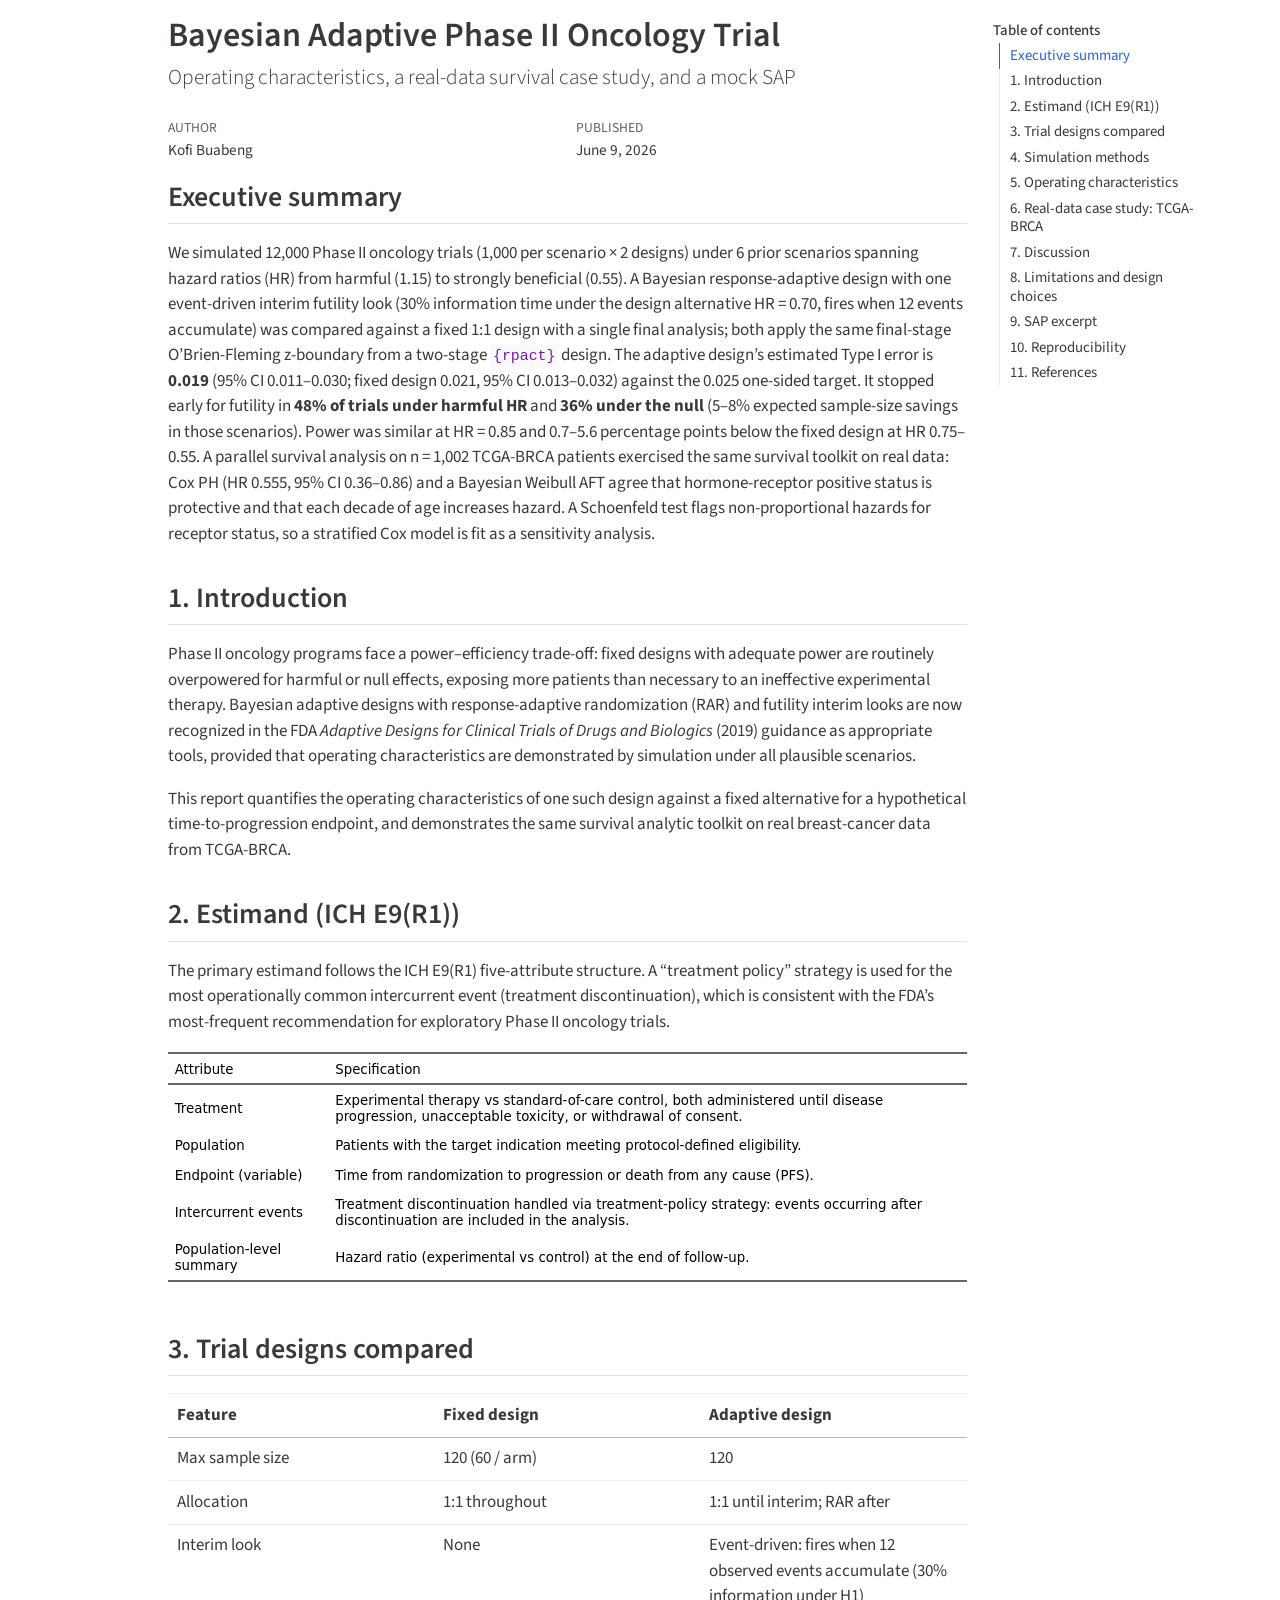
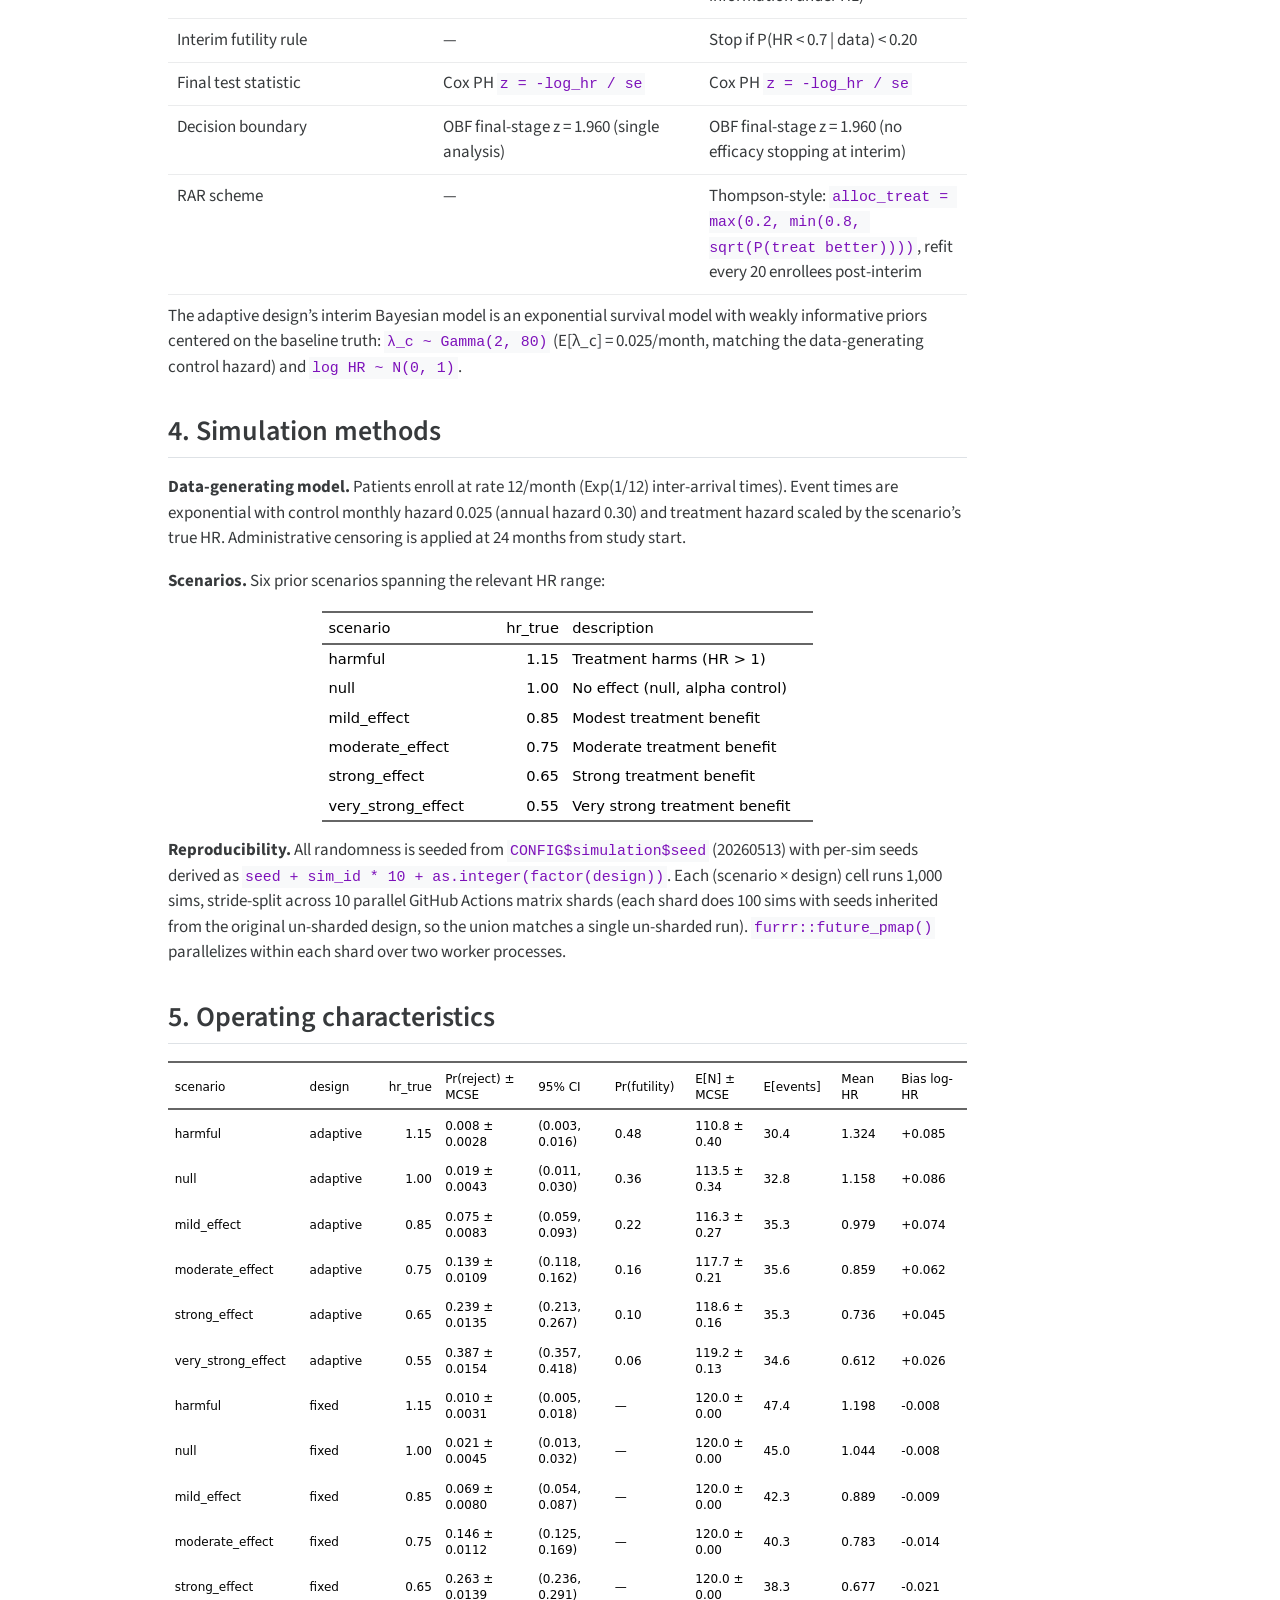
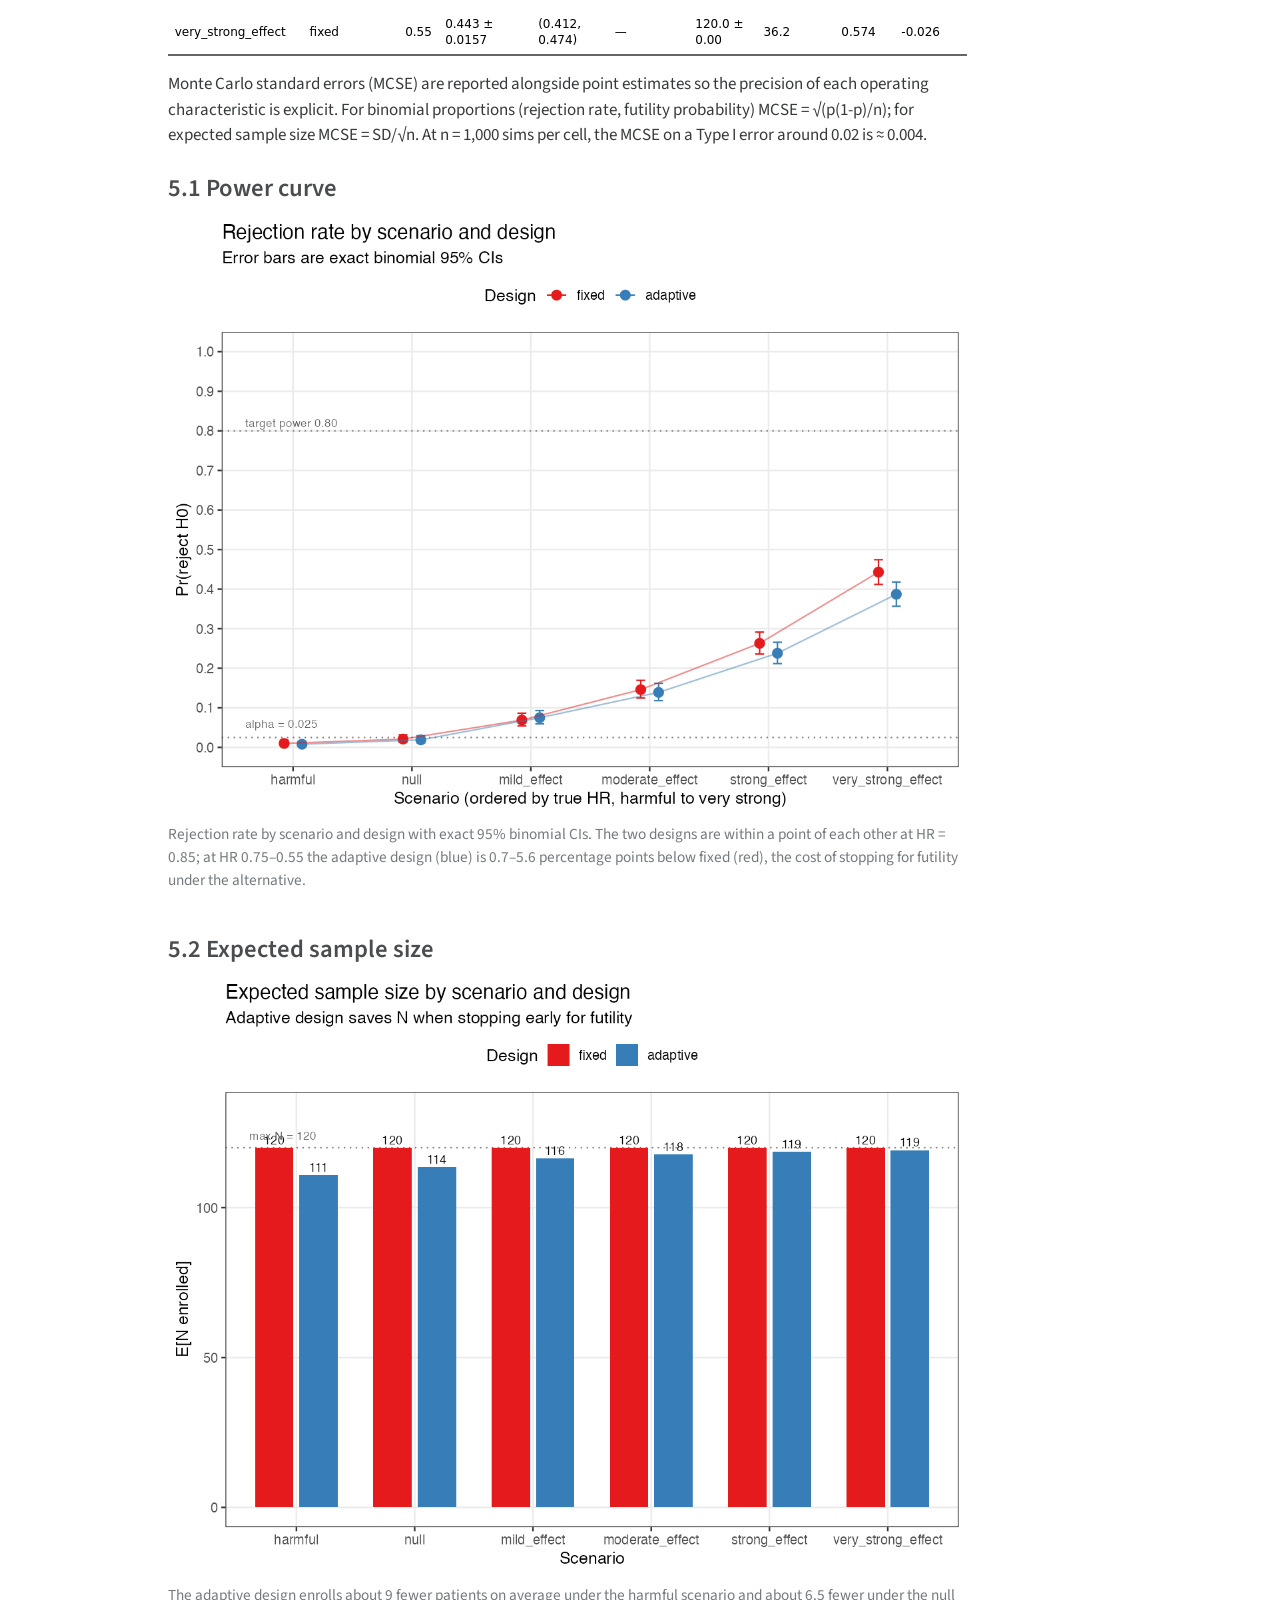
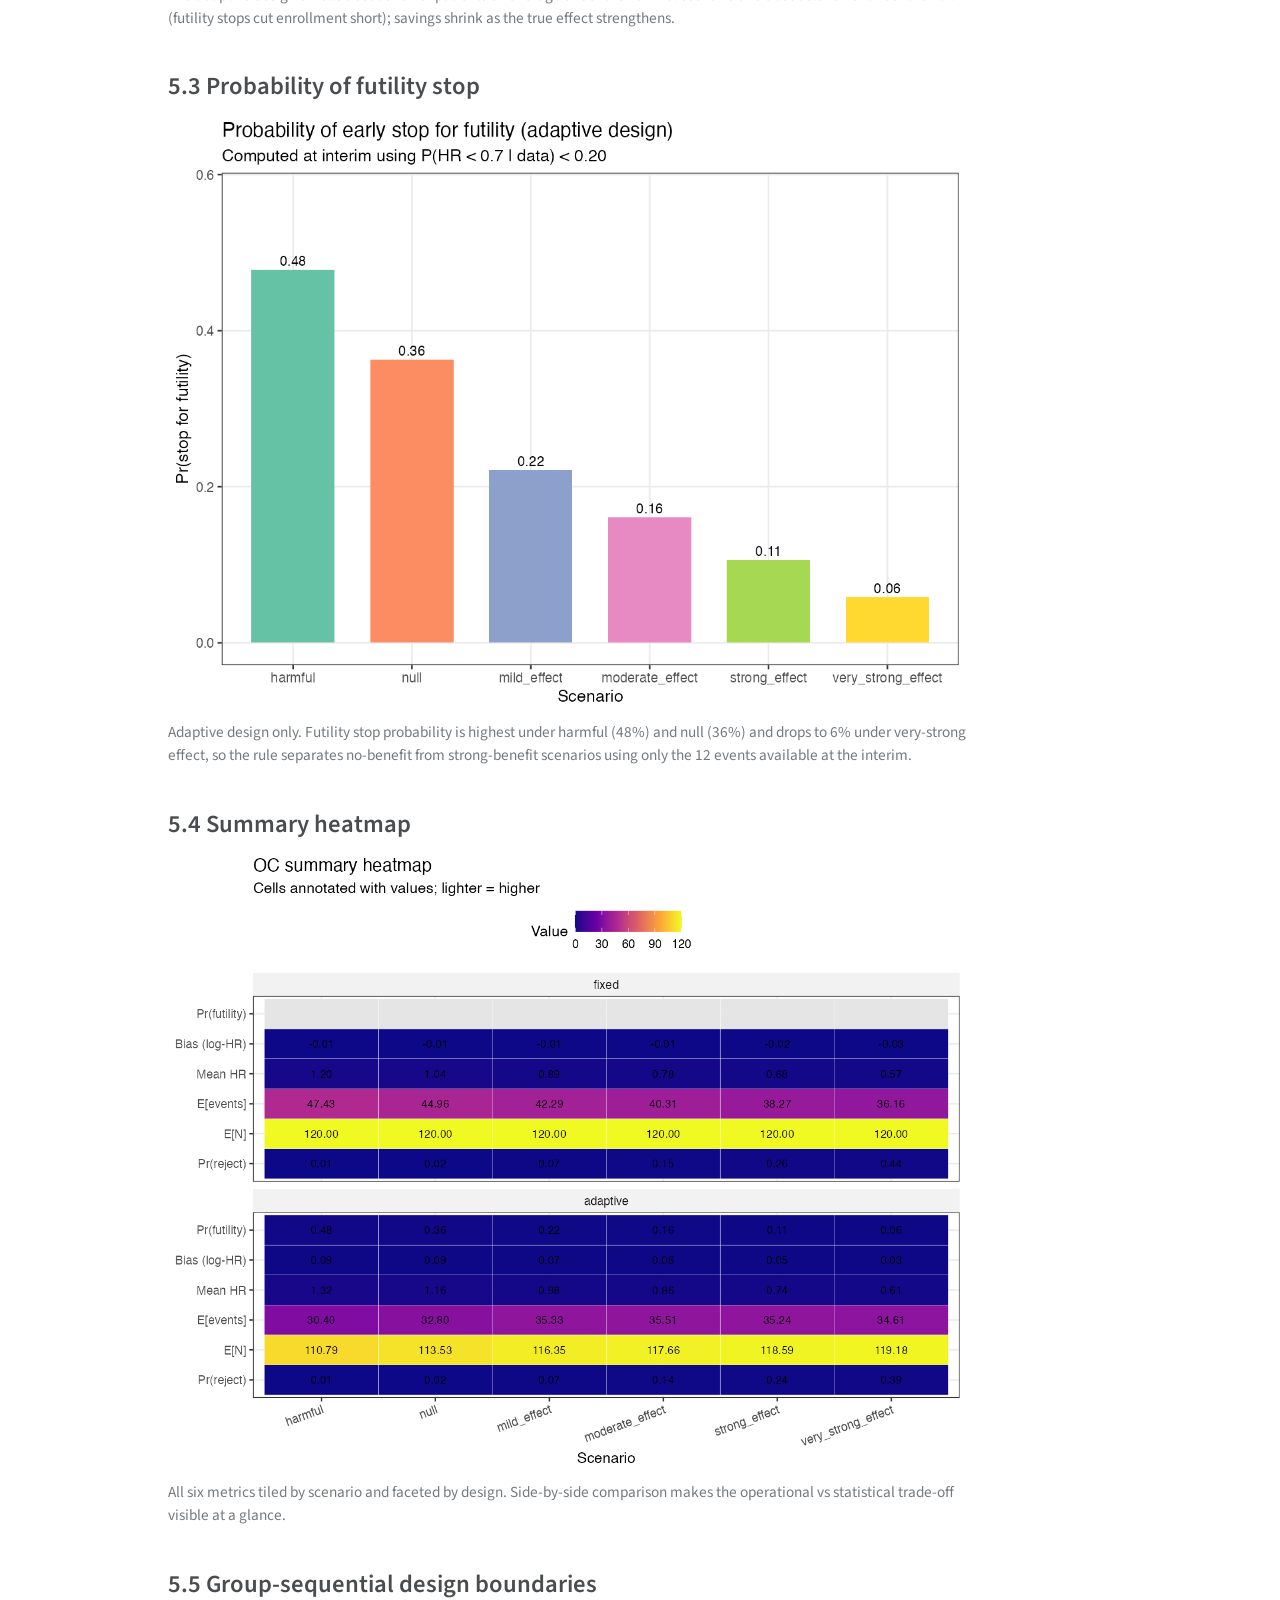
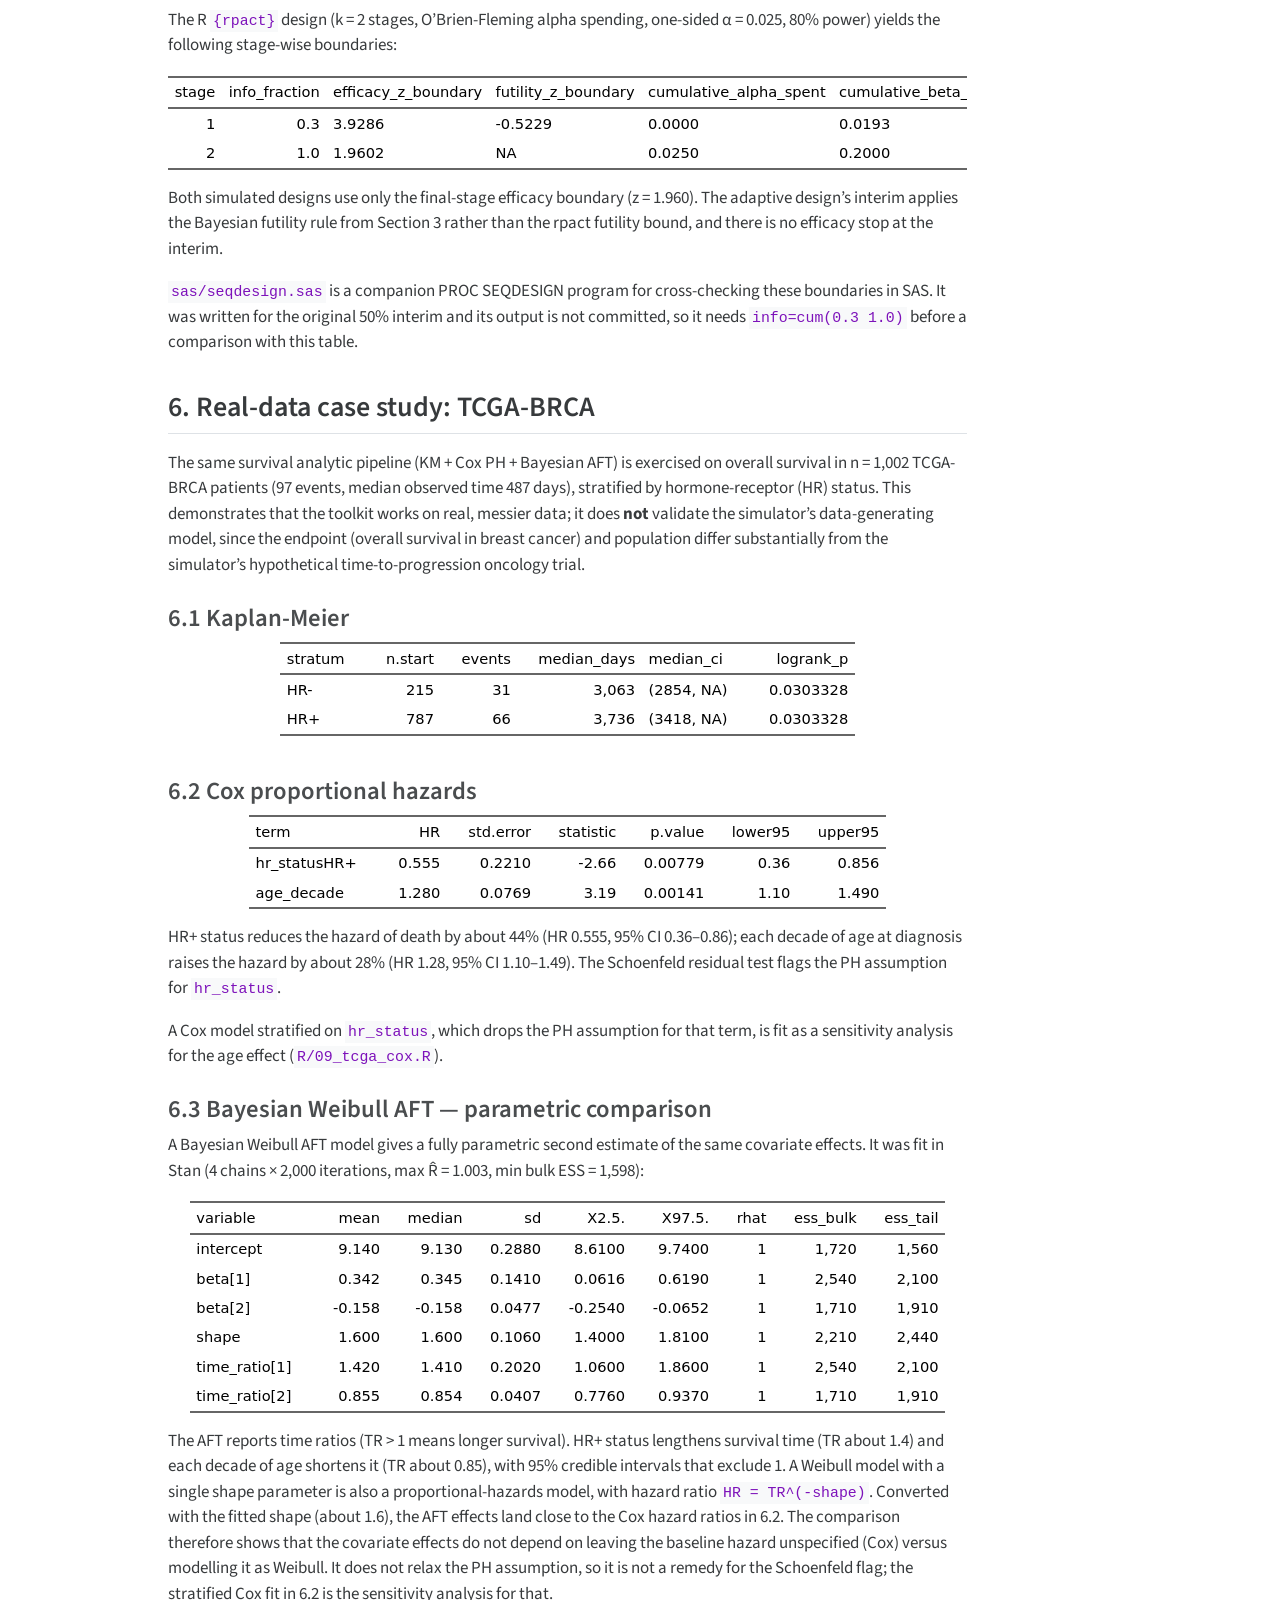
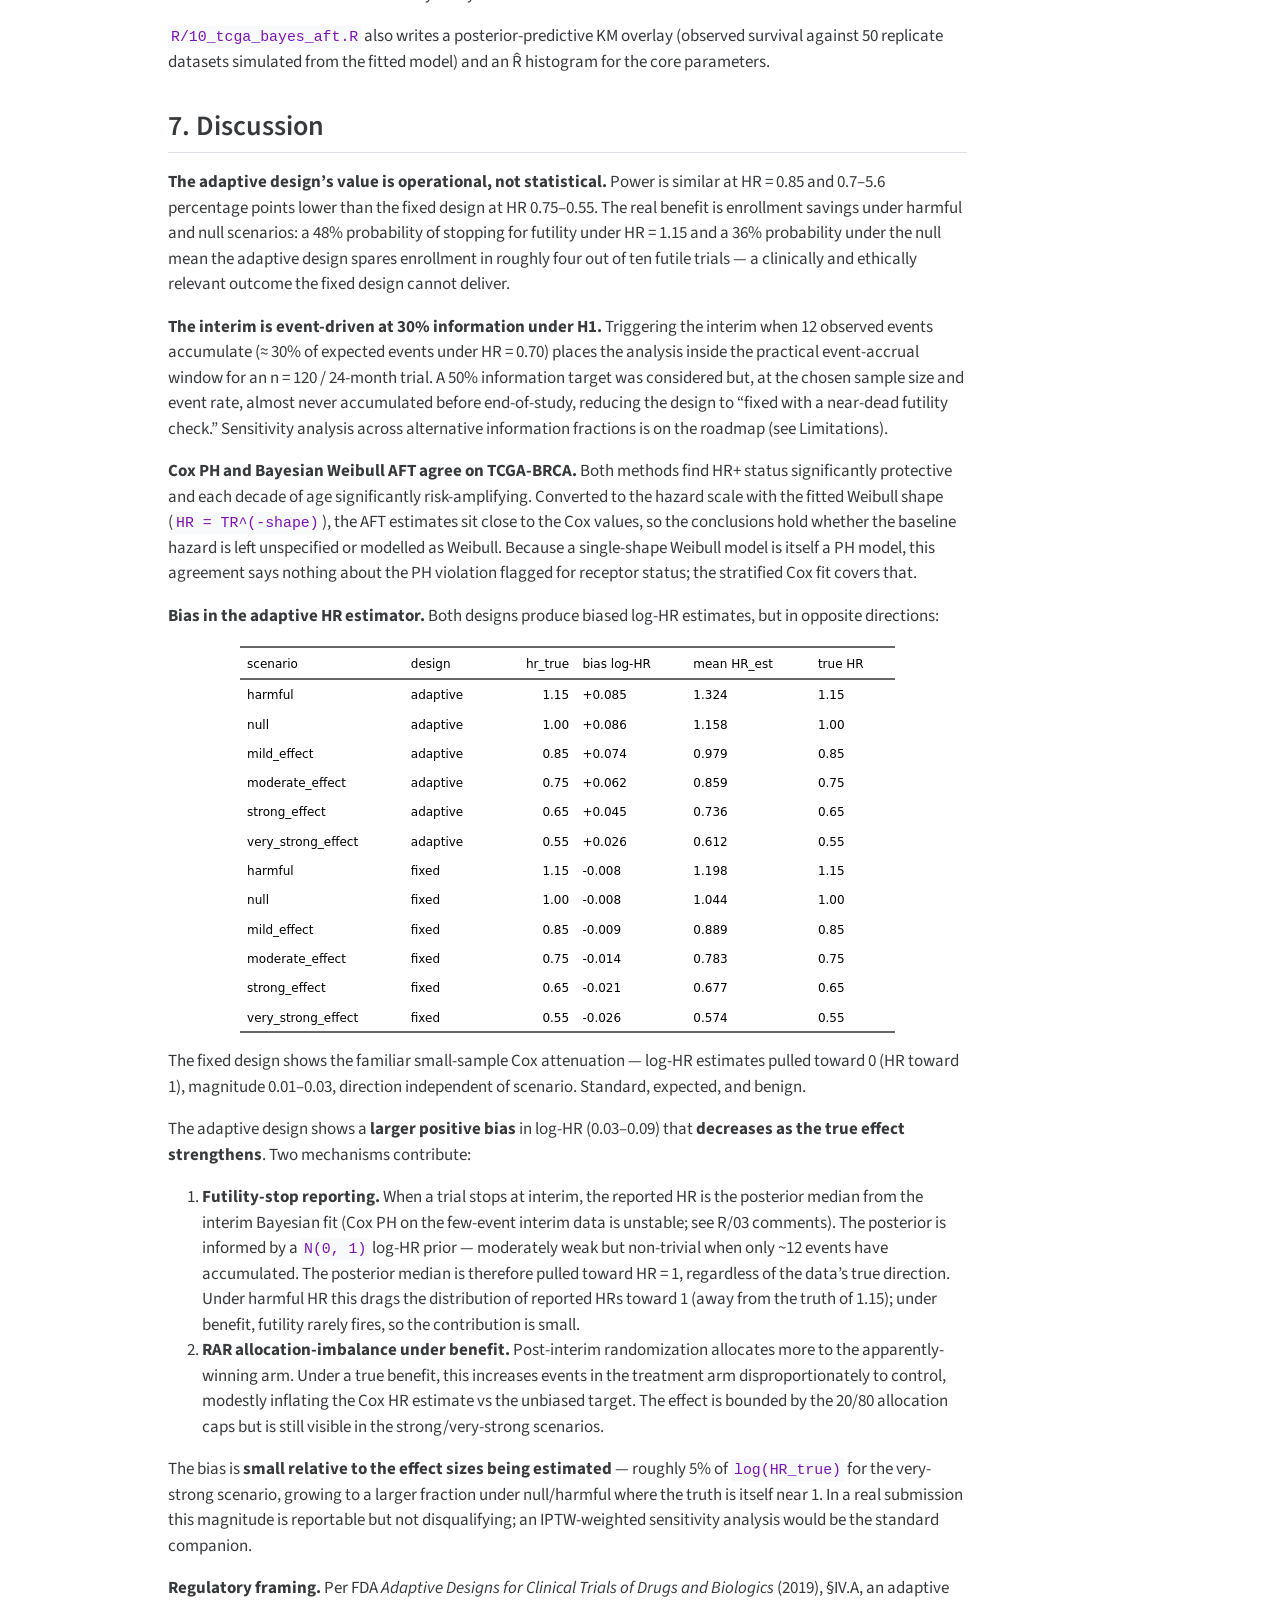
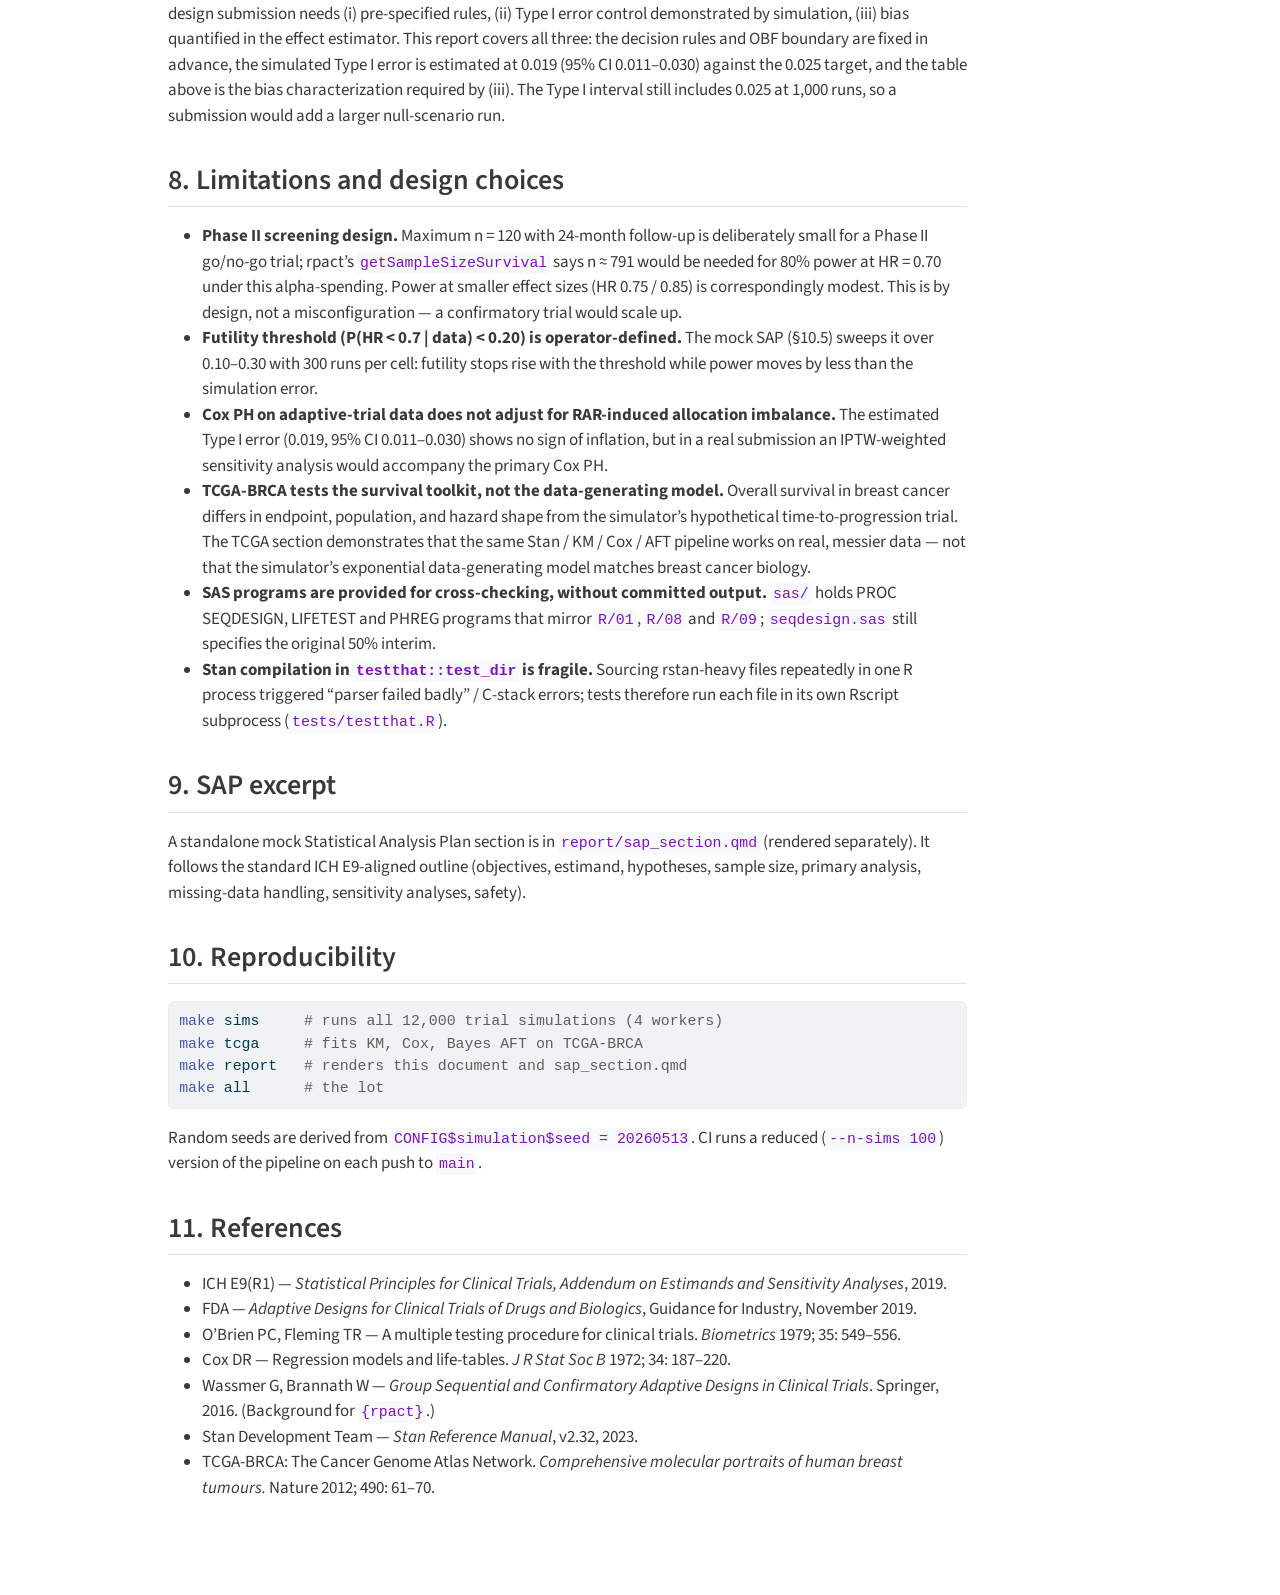
==== commit 3e7d8b26: "fix broken figures on the published report copies the committed oc and futility-sweep pngs next to t" ====
--- a/index.html
+++ b/index.html
@@ -246,8 +246,8 @@
 <div class="quarto-layout-cell" style="flex-basis: 100.0%;justify-content: flex-start;">
 <div class="quarto-figure quarto-figure-center">
 <figure class="figure">
-<p><embed src="../outputs/figures/oc_power_curve.pdf" class="img-fluid"></p>
-<figcaption>Rejection rate by scenario and design with exact 95% binomial CIs. The two designs are within a point of each other at HR = 0.85; at HR 0.75–0.55 the adaptive design (red) is 0.7–5.6 percentage points below fixed (blue), the cost of stopping for futility under the alternative.</figcaption>
+<p><img src="outputs/figures/oc_power_curve.png" class="img-fluid figure-img" alt="Rejection rate by scenario for the fixed and adaptive designs"></p>
+<figcaption>Rejection rate by scenario and design with exact 95% binomial CIs. The two designs are within a point of each other at HR = 0.85; at HR 0.75–0.55 the adaptive design (blue) is 0.7–5.6 percentage points below fixed (red), the cost of stopping for futility under the alternative.</figcaption>
 </figure>
 </div>
 </div>
@@ -264,7 +264,7 @@
 <div class="quarto-layout-cell" style="flex-basis: 100.0%;justify-content: flex-start;">
 <div class="quarto-figure quarto-figure-center">
 <figure class="figure">
-<p><embed src="../outputs/figures/oc_expected_n.pdf" class="img-fluid"></p>
+<p><img src="outputs/figures/oc_expected_n.png" class="img-fluid figure-img" alt="Expected sample size by scenario and design"></p>
 <figcaption>The adaptive design enrolls about 9 fewer patients on average under the harmful scenario and about 6.5 fewer under the null (futility stops cut enrollment short); savings shrink as the true effect strengthens.</figcaption>
 </figure>
 </div>
@@ -282,7 +282,7 @@
 <div class="quarto-layout-cell" style="flex-basis: 100.0%;justify-content: flex-start;">
 <div class="quarto-figure quarto-figure-center">
 <figure class="figure">
-<p><embed src="../outputs/figures/oc_futility_stop.pdf" class="img-fluid"></p>
+<p><img src="outputs/figures/oc_futility_stop.png" class="img-fluid figure-img" alt="Probability of an early futility stop by scenario, adaptive design"></p>
 <figcaption>Adaptive design only. Futility stop probability is highest under harmful (48%) and null (36%) and drops to 6% under very-strong effect, so the rule separates no-benefit from strong-benefit scenarios using only the 12 events available at the interim.</figcaption>
 </figure>
 </div>
@@ -300,7 +300,7 @@
 <div class="quarto-layout-cell" style="flex-basis: 100.0%;justify-content: flex-start;">
 <div class="quarto-figure quarto-figure-center">
 <figure class="figure">
-<p><embed src="../outputs/figures/oc_summary_heatmap.pdf" class="img-fluid"></p>
+<p><img src="outputs/figures/oc_summary_heatmap.png" class="img-fluid figure-img" alt="Heatmap of operating characteristics by scenario, faceted by design"></p>
 <figcaption>All six metrics tiled by scenario and faceted by design. Side-by-side comparison makes the operational vs statistical trade-off visible at a glance.</figcaption>
 </figure>
 </div>
@@ -318,12 +318,6 @@
 </div>
 <p>Both simulated designs use only the final-stage efficacy boundary (z = 1.960). The adaptive design’s interim applies the Bayesian futility rule from Section 3 rather than the rpact futility bound, and there is no efficacy stop at the interim.</p>
 <p><code>sas/seqdesign.sas</code> is a companion PROC SEQDESIGN program for cross-checking these boundaries in SAS. It was written for the original 50% interim and its output is not committed, so it needs <code>info=cum(0.3 1.0)</code> before a comparison with this table.</p>
-<div class="quarto-figure quarto-figure-center">
-<figure class="figure">
-<p><embed src="../outputs/figures/alpha_spending.pdf" class="img-fluid"></p>
-<figcaption>Alpha-spending function (and futility-spending boundary) from rpact.</figcaption>
-</figure>
-</div>
 </section>
 </section>
 <section id="real-data-case-study-tcga-brca" class="level2">
@@ -336,12 +330,6 @@
 <div class="tabwid"><style>.cl-5be0739e{}.cl-5bd9b2fc{font-family:'DejaVu Sans';font-size:11pt;font-weight:normal;font-style:normal;text-decoration:none;color:rgba(0, 0, 0, 1.00);background-color:transparent;}.cl-5bdca17e{margin:0;text-align:left;border-bottom: 0 solid rgba(0, 0, 0, 1.00);border-top: 0 solid rgba(0, 0, 0, 1.00);border-left: 0 solid rgba(0, 0, 0, 1.00);border-right: 0 solid rgba(0, 0, 0, 1.00);padding-bottom:5pt;padding-top:5pt;padding-left:5pt;padding-right:5pt;line-height: 1;background-color:transparent;}.cl-5bdca188{margin:0;text-align:right;border-bottom: 0 solid rgba(0, 0, 0, 1.00);border-top: 0 solid rgba(0, 0, 0, 1.00);border-left: 0 solid rgba(0, 0, 0, 1.00);border-right: 0 solid rgba(0, 0, 0, 1.00);padding-bottom:5pt;padding-top:5pt;padding-left:5pt;padding-right:5pt;line-height: 1;background-color:transparent;}.cl-5bdcc3f2{width:0.887in;background-color:transparent;vertical-align: middle;border-bottom: 1.5pt solid rgba(102, 102, 102, 1.00);border-top: 1.5pt solid rgba(102, 102, 102, 1.00);border-left: 0 solid rgba(0, 0, 0, 1.00);border-right: 0 solid rgba(0, 0, 0, 1.00);margin-bottom:0;margin-top:0;margin-left:0;margin-right:0;}.cl-5bdcc3fc{width:0.786in;background-color:transparent;vertical-align: middle;border-bottom: 1.5pt solid rgba(102, 102, 102, 1.00);border-top: 1.5pt solid rgba(102, 102, 102, 1.00);border-left: 0 solid rgba(0, 0, 0, 1.00);border-right: 0 solid rgba(0, 0, 0, 1.00);margin-bottom:0;margin-top:0;margin-left:0;margin-right:0;}.cl-5bdcc406{width:0.8in;background-color:transparent;vertical-align: middle;border-bottom: 1.5pt solid rgba(102, 102, 102, 1.00);border-top: 1.5pt solid rgba(102, 102, 102, 1.00);border-left: 0 solid rgba(0, 0, 0, 1.00);border-right: 0 solid rgba(0, 0, 0, 1.00);margin-bottom:0;margin-top:0;margin-left:0;margin-right:0;}.cl-5bdcc407{width:1.295in;background-color:transparent;vertical-align: middle;border-bottom: 1.5pt solid rgba(102, 102, 102, 1.00);border-top: 1.5pt solid rgba(102, 102, 102, 1.00);border-left: 0 solid rgba(0, 0, 0, 1.00);border-right: 0 solid rgba(0, 0, 0, 1.00);margin-bottom:0;margin-top:0;margin-left:0;margin-right:0;}.cl-5bdcc410{width:1.109in;background-color:transparent;vertical-align: middle;border-bottom: 1.5pt solid rgba(102, 102, 102, 1.00);border-top: 1.5pt solid rgba(102, 102, 102, 1.00);border-left: 0 solid rgba(0, 0, 0, 1.00);border-right: 0 solid rgba(0, 0, 0, 1.00);margin-bottom:0;margin-top:0;margin-left:0;margin-right:0;}.cl-5bdcc411{width:1.111in;background-color:transparent;vertical-align: middle;border-bottom: 1.5pt solid rgba(102, 102, 102, 1.00);border-top: 1.5pt solid rgba(102, 102, 102, 1.00);border-left: 0 solid rgba(0, 0, 0, 1.00);border-right: 0 solid rgba(0, 0, 0, 1.00);margin-bottom:0;margin-top:0;margin-left:0;margin-right:0;}.cl-5bdcc41a{width:0.887in;background-color:transparent;vertical-align: middle;border-bottom: 0 solid rgba(0, 0, 0, 1.00);border-top: 0 solid rgba(0, 0, 0, 1.00);border-left: 0 solid rgba(0, 0, 0, 1.00);border-right: 0 solid rgba(0, 0, 0, 1.00);margin-bottom:0;margin-top:0;margin-left:0;margin-right:0;}.cl-5bdcc41b{width:0.786in;background-color:transparent;vertical-align: middle;border-bottom: 0 solid rgba(0, 0, 0, 1.00);border-top: 0 solid rgba(0, 0, 0, 1.00);border-left: 0 solid rgba(0, 0, 0, 1.00);border-right: 0 solid rgba(0, 0, 0, 1.00);margin-bottom:0;margin-top:0;margin-left:0;margin-right:0;}.cl-5bdcc424{width:0.8in;background-color:transparent;vertical-align: middle;border-bottom: 0 solid rgba(0, 0, 0, 1.00);border-top: 0 solid rgba(0, 0, 0, 1.00);border-left: 0 solid rgba(0, 0, 0, 1.00);border-right: 0 solid rgba(0, 0, 0, 1.00);margin-bottom:0;margin-top:0;margin-left:0;margin-right:0;}.cl-5bdcc425{width:1.295in;background-color:transparent;vertical-align: middle;border-bottom: 0 solid rgba(0, 0, 0, 1.00);border-top: 0 solid rgba(0, 0, 0, 1.00);border-left: 0 solid rgba(0, 0, 0, 1.00);border-right: 0 solid rgba(0, 0, 0, 1.00);margin-bottom:0;margin-top:0;margin-left:0;margin-right:0;}.cl-5bdcc426{width:1.109in;background-color:transparent;vertical-align: middle;border-bottom: 0 solid rgba(0, 0, 0, 1.00);border-top: 0 solid rgba(0, 0, 0, 1.00);border-left: 0 solid rgba(0, 0, 0, 1.00);border-right: 0 solid rgba(0, 0, 0, 1.00);margin-bottom:0;margin-top:0;margin-left:0;margin-right:0;}.cl-5bdcc42e{width:1.111in;background-color:transparent;vertical-align: middle;border-bottom: 0 solid rgba(0, 0, 0, 1.00);border-top: 0 solid rgba(0, 0, 0, 1.00);border-left: 0 solid rgba(0, 0, 0, 1.00);border-right: 0 solid rgba(0, 0, 0, 1.00);margin-bottom:0;margin-top:0;margin-left:0;margin-right:0;}.cl-5bdcc42f{width:0.887in;background-color:transparent;vertical-align: middle;border-bottom: 1.5pt solid rgba(102, 102, 102, 1.00);border-top: 0 solid rgba(0, 0, 0, 1.00);border-left: 0 solid rgba(0, 0, 0, 1.00);border-right: 0 solid rgba(0, 0, 0, 1.00);margin-bottom:0;margin-top:0;margin-left:0;margin-right:0;}.cl-5bdcc438{width:0.786in;background-color:transparent;vertical-align: middle;border-bottom: 1.5pt solid rgba(102, 102, 102, 1.00);border-top: 0 solid rgba(0, 0, 0, 1.00);border-left: 0 solid rgba(0, 0, 0, 1.00);border-right: 0 solid rgba(0, 0, 0, 1.00);margin-bottom:0;margin-top:0;margin-left:0;margin-right:0;}.cl-5bdcc439{width:0.8in;background-color:transparent;vertical-align: middle;border-bottom: 1.5pt solid rgba(102, 102, 102, 1.00);border-top: 0 solid rgba(0, 0, 0, 1.00);border-left: 0 solid rgba(0, 0, 0, 1.00);border-right: 0 solid rgba(0, 0, 0, 1.00);margin-bottom:0;margin-top:0;margin-left:0;margin-right:0;}.cl-5bdcc442{width:1.295in;background-color:transparent;vertical-align: middle;border-bottom: 1.5pt solid rgba(102, 102, 102, 1.00);border-top: 0 solid rgba(0, 0, 0, 1.00);border-left: 0 solid rgba(0, 0, 0, 1.00);border-right: 0 solid rgba(0, 0, 0, 1.00);margin-bottom:0;margin-top:0;margin-left:0;margin-right:0;}.cl-5bdcc443{width:1.109in;background-color:transparent;vertical-align: middle;border-bottom: 1.5pt solid rgba(102, 102, 102, 1.00);border-top: 0 solid rgba(0, 0, 0, 1.00);border-left: 0 solid rgba(0, 0, 0, 1.00);border-right: 0 solid rgba(0, 0, 0, 1.00);margin-bottom:0;margin-top:0;margin-left:0;margin-right:0;}.cl-5bdcc44c{width:1.111in;background-color:transparent;vertical-align: middle;border-bottom: 1.5pt solid rgba(102, 102, 102, 1.00);border-top: 0 solid rgba(0, 0, 0, 1.00);border-left: 0 solid rgba(0, 0, 0, 1.00);border-right: 0 solid rgba(0, 0, 0, 1.00);margin-bottom:0;margin-top:0;margin-left:0;margin-right:0;}</style><table data-quarto-disable-processing="true" class="cl-5be0739e"><thead><tr style="overflow-wrap:break-word;"><th class="cl-5bdcc3f2"><p class="cl-5bdca17e"><span class="cl-5bd9b2fc">stratum</span></p></th><th class="cl-5bdcc3fc"><p class="cl-5bdca188"><span class="cl-5bd9b2fc">n.start</span></p></th><th class="cl-5bdcc406"><p class="cl-5bdca188"><span class="cl-5bd9b2fc">events</span></p></th><th class="cl-5bdcc407"><p class="cl-5bdca188"><span class="cl-5bd9b2fc">median_days</span></p></th><th class="cl-5bdcc410"><p class="cl-5bdca17e"><span class="cl-5bd9b2fc">median_ci</span></p></th><th class="cl-5bdcc411"><p class="cl-5bdca188"><span class="cl-5bd9b2fc">logrank_p</span></p></th></tr></thead><tbody><tr style="overflow-wrap:break-word;"><td class="cl-5bdcc41a"><p class="cl-5bdca17e"><span class="cl-5bd9b2fc">HR-</span></p></td><td class="cl-5bdcc41b"><p class="cl-5bdca188"><span class="cl-5bd9b2fc">215</span></p></td><td class="cl-5bdcc424"><p class="cl-5bdca188"><span class="cl-5bd9b2fc">31</span></p></td><td class="cl-5bdcc425"><p class="cl-5bdca188"><span class="cl-5bd9b2fc">3,063</span></p></td><td class="cl-5bdcc426"><p class="cl-5bdca17e"><span class="cl-5bd9b2fc">(2854, NA)</span></p></td><td class="cl-5bdcc42e"><p class="cl-5bdca188"><span class="cl-5bd9b2fc">0.0303328</span></p></td></tr><tr style="overflow-wrap:break-word;"><td class="cl-5bdcc42f"><p class="cl-5bdca17e"><span class="cl-5bd9b2fc">HR+</span></p></td><td class="cl-5bdcc438"><p class="cl-5bdca188"><span class="cl-5bd9b2fc">787</span></p></td><td class="cl-5bdcc439"><p class="cl-5bdca188"><span class="cl-5bd9b2fc">66</span></p></td><td class="cl-5bdcc442"><p class="cl-5bdca188"><span class="cl-5bd9b2fc">3,736</span></p></td><td class="cl-5bdcc443"><p class="cl-5bdca17e"><span class="cl-5bd9b2fc">(3418, NA)</span></p></td><td class="cl-5bdcc44c"><p class="cl-5bdca188"><span class="cl-5bd9b2fc">0.0303328</span></p></td></tr></tbody></table></div>
 </div>
 </div>
-<div class="quarto-figure quarto-figure-center">
-<figure class="figure">
-<p><embed src="../outputs/figures/tcga_km.pdf" class="img-fluid"></p>
-<figcaption>KM curves with log-rank p (HR+ enjoys longer survival), 95% confidence bands, and risk table.</figcaption>
-</figure>
-</div>
 </section>
 <section id="cox-proportional-hazards" class="level3">
 <h3 class="anchored" data-anchor-id="cox-proportional-hazards">6.2 Cox proportional hazards</h3>
@@ -350,13 +338,7 @@
 <div class="tabwid"><style>.cl-5bfeab70{}.cl-5bf7f460{font-family:'DejaVu Sans';font-size:11pt;font-weight:normal;font-style:normal;text-decoration:none;color:rgba(0, 0, 0, 1.00);background-color:transparent;}.cl-5bfad9b4{margin:0;text-align:left;border-bottom: 0 solid rgba(0, 0, 0, 1.00);border-top: 0 solid rgba(0, 0, 0, 1.00);border-left: 0 solid rgba(0, 0, 0, 1.00);border-right: 0 solid rgba(0, 0, 0, 1.00);padding-bottom:5pt;padding-top:5pt;padding-left:5pt;padding-right:5pt;line-height: 1;background-color:transparent;}.cl-5bfad9be{margin:0;text-align:right;border-bottom: 0 solid rgba(0, 0, 0, 1.00);border-top: 0 solid rgba(0, 0, 0, 1.00);border-left: 0 solid rgba(0, 0, 0, 1.00);border-right: 0 solid rgba(0, 0, 0, 1.00);padding-bottom:5pt;padding-top:5pt;padding-left:5pt;padding-right:5pt;line-height: 1;background-color:transparent;}.cl-5bfafc1e{width:1.34in;background-color:transparent;vertical-align: middle;border-bottom: 1.5pt solid rgba(102, 102, 102, 1.00);border-top: 1.5pt solid rgba(102, 102, 102, 1.00);border-left: 0 solid rgba(0, 0, 0, 1.00);border-right: 0 solid rgba(0, 0, 0, 1.00);margin-bottom:0;margin-top:0;margin-left:0;margin-right:0;}.cl-5bfafc28{width:0.723in;background-color:transparent;vertical-align: middle;border-bottom: 1.5pt solid rgba(102, 102, 102, 1.00);border-top: 1.5pt solid rgba(102, 102, 102, 1.00);border-left: 0 solid rgba(0, 0, 0, 1.00);border-right: 0 solid rgba(0, 0, 0, 1.00);margin-bottom:0;margin-top:0;margin-left:0;margin-right:0;}.cl-5bfafc32{width:0.946in;background-color:transparent;vertical-align: middle;border-bottom: 1.5pt solid rgba(102, 102, 102, 1.00);border-top: 1.5pt solid rgba(102, 102, 102, 1.00);border-left: 0 solid rgba(0, 0, 0, 1.00);border-right: 0 solid rgba(0, 0, 0, 1.00);margin-bottom:0;margin-top:0;margin-left:0;margin-right:0;}.cl-5bfafc3c{width:0.887in;background-color:transparent;vertical-align: middle;border-bottom: 1.5pt solid rgba(102, 102, 102, 1.00);border-top: 1.5pt solid rgba(102, 102, 102, 1.00);border-left: 0 solid rgba(0, 0, 0, 1.00);border-right: 0 solid rgba(0, 0, 0, 1.00);margin-bottom:0;margin-top:0;margin-left:0;margin-right:0;}.cl-5bfafc46{width:0.917in;background-color:transparent;vertical-align: middle;border-bottom: 1.5pt solid rgba(102, 102, 102, 1.00);border-top: 1.5pt solid rgba(102, 102, 102, 1.00);border-left: 0 solid rgba(0, 0, 0, 1.00);border-right: 0 solid rgba(0, 0, 0, 1.00);margin-bottom:0;margin-top:0;margin-left:0;margin-right:0;}.cl-5bfafc47{width:0.897in;background-color:transparent;vertical-align: middle;border-bottom: 1.5pt solid rgba(102, 102, 102, 1.00);border-top: 1.5pt solid rgba(102, 102, 102, 1.00);border-left: 0 solid rgba(0, 0, 0, 1.00);border-right: 0 solid rgba(0, 0, 0, 1.00);margin-bottom:0;margin-top:0;margin-left:0;margin-right:0;}.cl-5bfafc50{width:0.927in;background-color:transparent;vertical-align: middle;border-bottom: 1.5pt solid rgba(102, 102, 102, 1.00);border-top: 1.5pt solid rgba(102, 102, 102, 1.00);border-left: 0 solid rgba(0, 0, 0, 1.00);border-right: 0 solid rgba(0, 0, 0, 1.00);margin-bottom:0;margin-top:0;margin-left:0;margin-right:0;}.cl-5bfafc51{width:1.34in;background-color:transparent;vertical-align: middle;border-bottom: 0 solid rgba(0, 0, 0, 1.00);border-top: 0 solid rgba(0, 0, 0, 1.00);border-left: 0 solid rgba(0, 0, 0, 1.00);border-right: 0 solid rgba(0, 0, 0, 1.00);margin-bottom:0;margin-top:0;margin-left:0;margin-right:0;}.cl-5bfafc5a{width:0.723in;background-color:transparent;vertical-align: middle;border-bottom: 0 solid rgba(0, 0, 0, 1.00);border-top: 0 solid rgba(0, 0, 0, 1.00);border-left: 0 solid rgba(0, 0, 0, 1.00);border-right: 0 solid rgba(0, 0, 0, 1.00);margin-bottom:0;margin-top:0;margin-left:0;margin-right:0;}.cl-5bfafc5b{width:0.946in;background-color:transparent;vertical-align: middle;border-bottom: 0 solid rgba(0, 0, 0, 1.00);border-top: 0 solid rgba(0, 0, 0, 1.00);border-left: 0 solid rgba(0, 0, 0, 1.00);border-right: 0 solid rgba(0, 0, 0, 1.00);margin-bottom:0;margin-top:0;margin-left:0;margin-right:0;}.cl-5bfafc5c{width:0.887in;background-color:transparent;vertical-align: middle;border-bottom: 0 solid rgba(0, 0, 0, 1.00);border-top: 0 solid rgba(0, 0, 0, 1.00);border-left: 0 solid rgba(0, 0, 0, 1.00);border-right: 0 solid rgba(0, 0, 0, 1.00);margin-bottom:0;margin-top:0;margin-left:0;margin-right:0;}.cl-5bfafc64{width:0.917in;background-color:transparent;vertical-align: middle;border-bottom: 0 solid rgba(0, 0, 0, 1.00);border-top: 0 solid rgba(0, 0, 0, 1.00);border-left: 0 solid rgba(0, 0, 0, 1.00);border-right: 0 solid rgba(0, 0, 0, 1.00);margin-bottom:0;margin-top:0;margin-left:0;margin-right:0;}.cl-5bfafc65{width:0.897in;background-color:transparent;vertical-align: middle;border-bottom: 0 solid rgba(0, 0, 0, 1.00);border-top: 0 solid rgba(0, 0, 0, 1.00);border-left: 0 solid rgba(0, 0, 0, 1.00);border-right: 0 solid rgba(0, 0, 0, 1.00);margin-bottom:0;margin-top:0;margin-left:0;margin-right:0;}.cl-5bfafc66{width:0.927in;background-color:transparent;vertical-align: middle;border-bottom: 0 solid rgba(0, 0, 0, 1.00);border-top: 0 solid rgba(0, 0, 0, 1.00);border-left: 0 solid rgba(0, 0, 0, 1.00);border-right: 0 solid rgba(0, 0, 0, 1.00);margin-bottom:0;margin-top:0;margin-left:0;margin-right:0;}.cl-5bfafc6e{width:1.34in;background-color:transparent;vertical-align: middle;border-bottom: 1.5pt solid rgba(102, 102, 102, 1.00);border-top: 0 solid rgba(0, 0, 0, 1.00);border-left: 0 solid rgba(0, 0, 0, 1.00);border-right: 0 solid rgba(0, 0, 0, 1.00);margin-bottom:0;margin-top:0;margin-left:0;margin-right:0;}.cl-5bfafc78{width:0.723in;background-color:transparent;vertical-align: middle;border-bottom: 1.5pt solid rgba(102, 102, 102, 1.00);border-top: 0 solid rgba(0, 0, 0, 1.00);border-left: 0 solid rgba(0, 0, 0, 1.00);border-right: 0 solid rgba(0, 0, 0, 1.00);margin-bottom:0;margin-top:0;margin-left:0;margin-right:0;}.cl-5bfafc79{width:0.946in;background-color:transparent;vertical-align: middle;border-bottom: 1.5pt solid rgba(102, 102, 102, 1.00);border-top: 0 solid rgba(0, 0, 0, 1.00);border-left: 0 solid rgba(0, 0, 0, 1.00);border-right: 0 solid rgba(0, 0, 0, 1.00);margin-bottom:0;margin-top:0;margin-left:0;margin-right:0;}.cl-5bfafc82{width:0.887in;background-color:transparent;vertical-align: middle;border-bottom: 1.5pt solid rgba(102, 102, 102, 1.00);border-top: 0 solid rgba(0, 0, 0, 1.00);border-left: 0 solid rgba(0, 0, 0, 1.00);border-right: 0 solid rgba(0, 0, 0, 1.00);margin-bottom:0;margin-top:0;margin-left:0;margin-right:0;}.cl-5bfafc8c{width:0.917in;background-color:transparent;vertical-align: middle;border-bottom: 1.5pt solid rgba(102, 102, 102, 1.00);border-top: 0 solid rgba(0, 0, 0, 1.00);border-left: 0 solid rgba(0, 0, 0, 1.00);border-right: 0 solid rgba(0, 0, 0, 1.00);margin-bottom:0;margin-top:0;margin-left:0;margin-right:0;}.cl-5bfafc8d{width:0.897in;background-color:transparent;vertical-align: middle;border-bottom: 1.5pt solid rgba(102, 102, 102, 1.00);border-top: 0 solid rgba(0, 0, 0, 1.00);border-left: 0 solid rgba(0, 0, 0, 1.00);border-right: 0 solid rgba(0, 0, 0, 1.00);margin-bottom:0;margin-top:0;margin-left:0;margin-right:0;}.cl-5bfafc96{width:0.927in;background-color:transparent;vertical-align: middle;border-bottom: 1.5pt solid rgba(102, 102, 102, 1.00);border-top: 0 solid rgba(0, 0, 0, 1.00);border-left: 0 solid rgba(0, 0, 0, 1.00);border-right: 0 solid rgba(0, 0, 0, 1.00);margin-bottom:0;margin-top:0;margin-left:0;margin-right:0;}</style><table data-quarto-disable-processing="true" class="cl-5bfeab70"><thead><tr style="overflow-wrap:break-word;"><th class="cl-5bfafc1e"><p class="cl-5bfad9b4"><span class="cl-5bf7f460">term</span></p></th><th class="cl-5bfafc28"><p class="cl-5bfad9be"><span class="cl-5bf7f460">HR</span></p></th><th class="cl-5bfafc32"><p class="cl-5bfad9be"><span class="cl-5bf7f460">std.error</span></p></th><th class="cl-5bfafc3c"><p class="cl-5bfad9be"><span class="cl-5bf7f460">statistic</span></p></th><th class="cl-5bfafc46"><p class="cl-5bfad9be"><span class="cl-5bf7f460">p.value</span></p></th><th class="cl-5bfafc47"><p class="cl-5bfad9be"><span class="cl-5bf7f460">lower95</span></p></th><th class="cl-5bfafc50"><p class="cl-5bfad9be"><span class="cl-5bf7f460">upper95</span></p></th></tr></thead><tbody><tr style="overflow-wrap:break-word;"><td class="cl-5bfafc51"><p class="cl-5bfad9b4"><span class="cl-5bf7f460">hr_statusHR+</span></p></td><td class="cl-5bfafc5a"><p class="cl-5bfad9be"><span class="cl-5bf7f460">0.555</span></p></td><td class="cl-5bfafc5b"><p class="cl-5bfad9be"><span class="cl-5bf7f460">0.2210</span></p></td><td class="cl-5bfafc5c"><p class="cl-5bfad9be"><span class="cl-5bf7f460">-2.66</span></p></td><td class="cl-5bfafc64"><p class="cl-5bfad9be"><span class="cl-5bf7f460">0.00779</span></p></td><td class="cl-5bfafc65"><p class="cl-5bfad9be"><span class="cl-5bf7f460">0.36</span></p></td><td class="cl-5bfafc66"><p class="cl-5bfad9be"><span class="cl-5bf7f460">0.856</span></p></td></tr><tr style="overflow-wrap:break-word;"><td class="cl-5bfafc6e"><p class="cl-5bfad9b4"><span class="cl-5bf7f460">age_decade</span></p></td><td class="cl-5bfafc78"><p class="cl-5bfad9be"><span class="cl-5bf7f460">1.280</span></p></td><td class="cl-5bfafc79"><p class="cl-5bfad9be"><span class="cl-5bf7f460">0.0769</span></p></td><td class="cl-5bfafc82"><p class="cl-5bfad9be"><span class="cl-5bf7f460">3.19</span></p></td><td class="cl-5bfafc8c"><p class="cl-5bfad9be"><span class="cl-5bf7f460">0.00141</span></p></td><td class="cl-5bfafc8d"><p class="cl-5bfad9be"><span class="cl-5bf7f460">1.10</span></p></td><td class="cl-5bfafc96"><p class="cl-5bfad9be"><span class="cl-5bf7f460">1.490</span></p></td></tr></tbody></table></div>
 </div>
 </div>
-<p>HR+ status reduces the hazard of death by about 44% (HR 0.555, 95% CI 0.36–0.86); each decade of age at diagnosis raises the hazard by about 28% (HR 1.28, 95% CI 1.10–1.49). The Schoenfeld residual test flags the PH assumption for <code>hr_status</code>:</p>
-<div class="quarto-figure quarto-figure-center">
-<figure class="figure">
-<p><embed src="../outputs/figures/tcga_cox_schoenfeld.pdf" class="img-fluid"></p>
-<figcaption>Schoenfeld residuals.</figcaption>
-</figure>
-</div>
+<p>HR+ status reduces the hazard of death by about 44% (HR 0.555, 95% CI 0.36–0.86); each decade of age at diagnosis raises the hazard by about 28% (HR 1.28, 95% CI 1.10–1.49). The Schoenfeld residual test flags the PH assumption for <code>hr_status</code>.</p>
 <p>A Cox model stratified on <code>hr_status</code>, which drops the PH assumption for that term, is fit as a sensitivity analysis for the age effect (<code>R/09_tcga_cox.R</code>).</p>
 </section>
 <section id="bayesian-weibull-aft-parametric-comparison" class="level3">
@@ -368,26 +350,7 @@
 </div>
 </div>
 <p>The AFT reports time ratios (TR &gt; 1 means longer survival). HR+ status lengthens survival time (TR about 1.4) and each decade of age shortens it (TR about 0.85), with 95% credible intervals that exclude 1. A Weibull model with a single shape parameter is also a proportional-hazards model, with hazard ratio <code>HR = TR^(-shape)</code>. Converted with the fitted shape (about 1.6), the AFT effects land close to the Cox hazard ratios in 6.2. The comparison therefore shows that the covariate effects do not depend on leaving the baseline hazard unspecified (Cox) versus modelling it as Weibull. It does not relax the PH assumption, so it is not a remedy for the Schoenfeld flag; the stratified Cox fit in 6.2 is the sensitivity analysis for that.</p>
-<div class="quarto-figure quarto-figure-center">
-<figure class="figure">
-<p><embed src="../outputs/figures/tcga_aft_vs_cox_forest.pdf" class="img-fluid"></p>
-<figcaption>Forest plot from <code>R/10</code>: Cox hazard ratios beside the AFT’s inverted time ratios (1/TR), with 95% intervals. With a fitted shape near 1.6, 1/TR is not the Weibull hazard ratio (<code>TR^(-shape)</code> is), so the plot shows agreement in direction rather than on a common scale.</figcaption>
-</figure>
-</div>
-<p>A posterior-predictive KM overlay checks the Weibull fit visually:</p>
-<div class="quarto-figure quarto-figure-center">
-<figure class="figure">
-<p><embed src="../outputs/figures/tcga_aft_ppc.pdf" class="img-fluid"></p>
-<figcaption>Posterior-predictive KM overlay: observed survival (dark) against 50 replicate datasets simulated from the fitted model.</figcaption>
-</figure>
-</div>
-<p>R̂ histogram for all model parameters:</p>
-<div class="quarto-figure quarto-figure-center">
-<figure class="figure">
-<p><embed src="../outputs/figures/tcga_aft_rhat.pdf" class="img-fluid"></p>
-<figcaption>R̂ convergence diagnostic.</figcaption>
-</figure>
-</div>
+<p><code>R/10_tcga_bayes_aft.R</code> also writes a posterior-predictive KM overlay (observed survival against 50 replicate datasets simulated from the fitted model) and an R̂ histogram for the core parameters.</p>
 </section>
 </section>
 <section id="discussion" class="level2">
